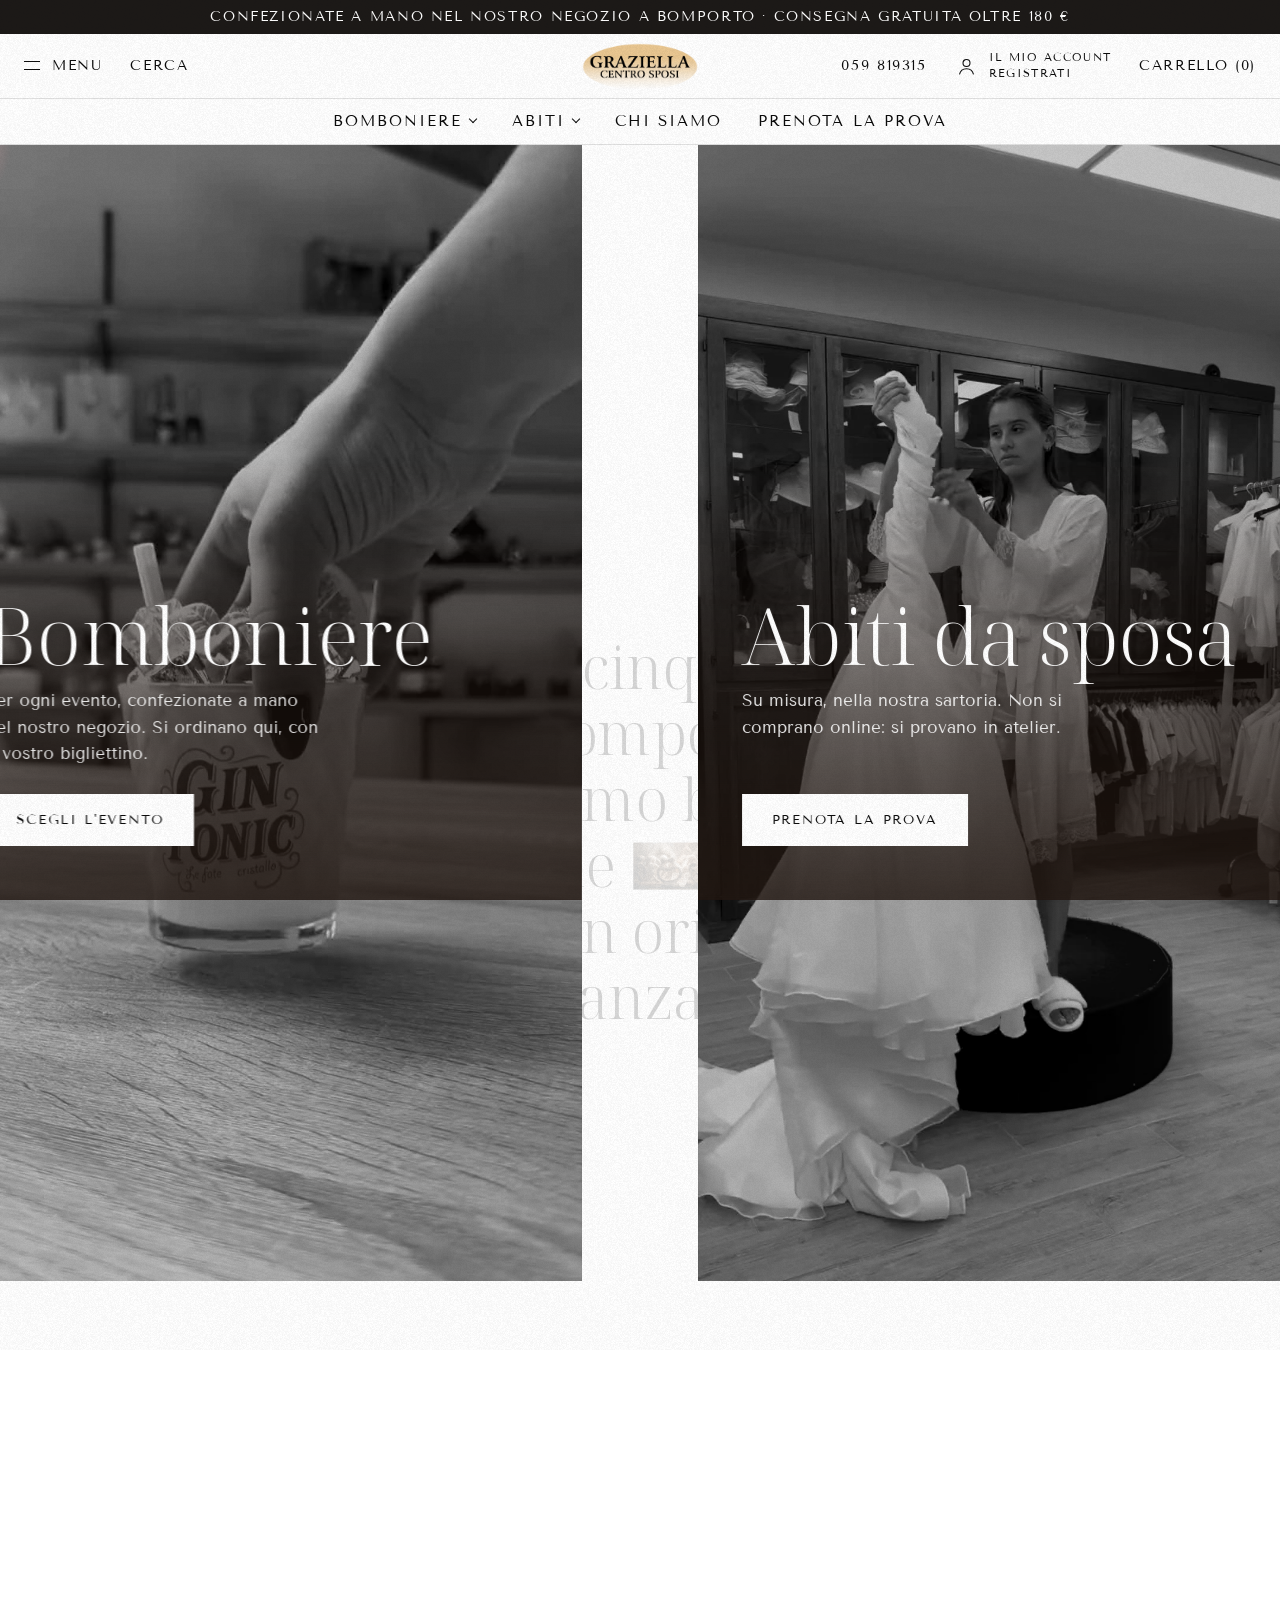
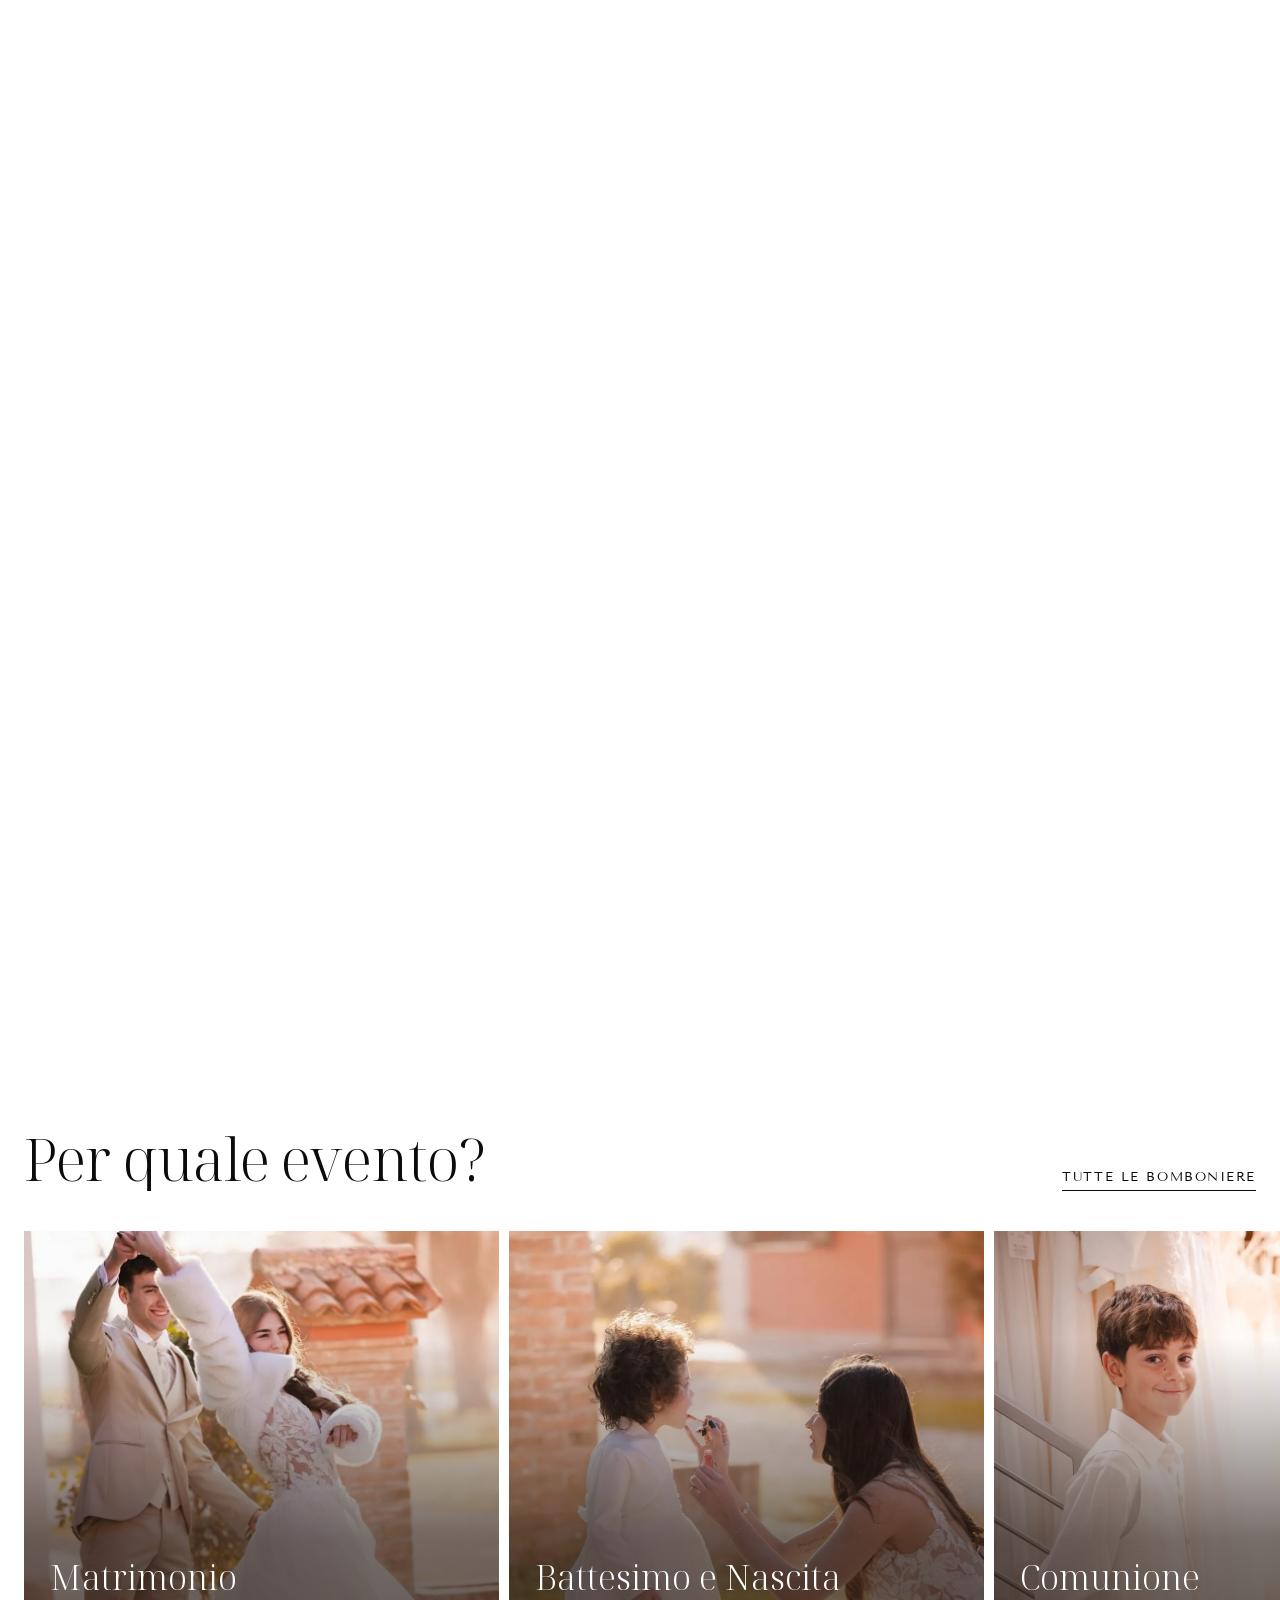
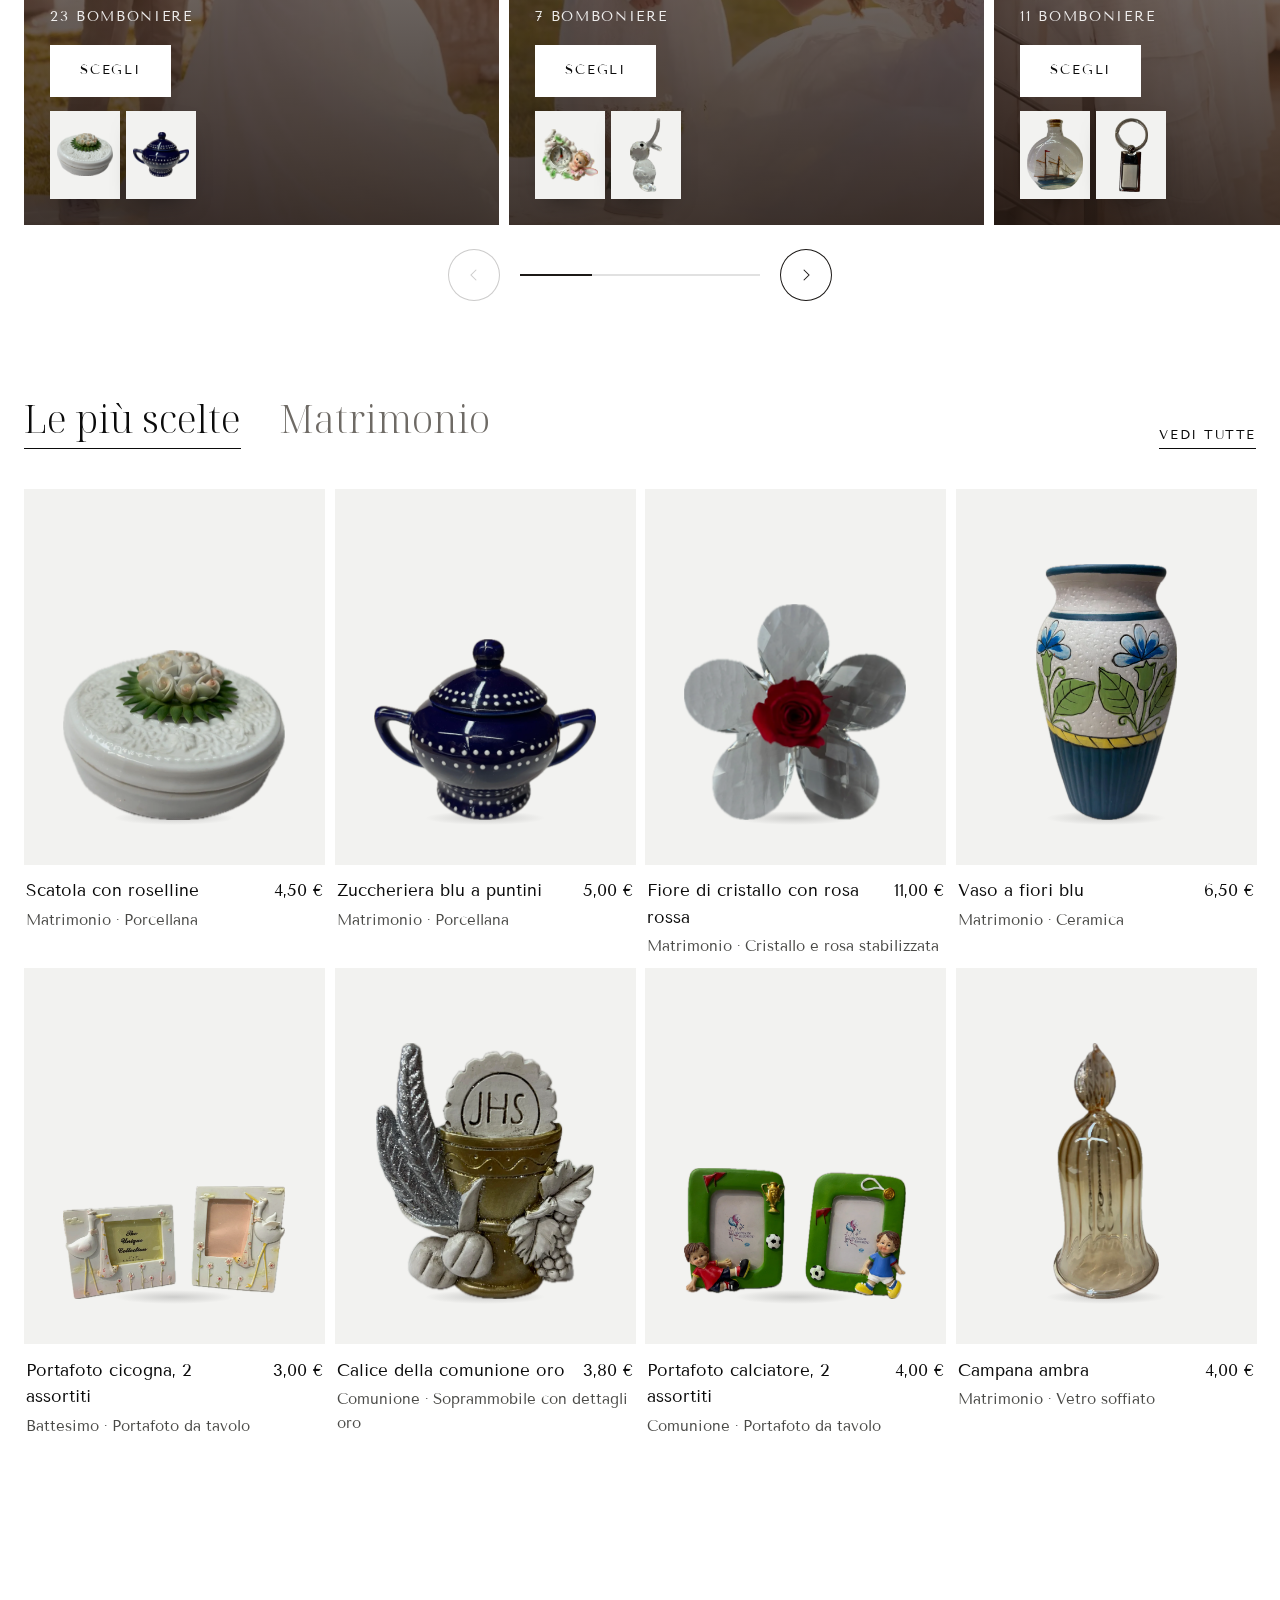
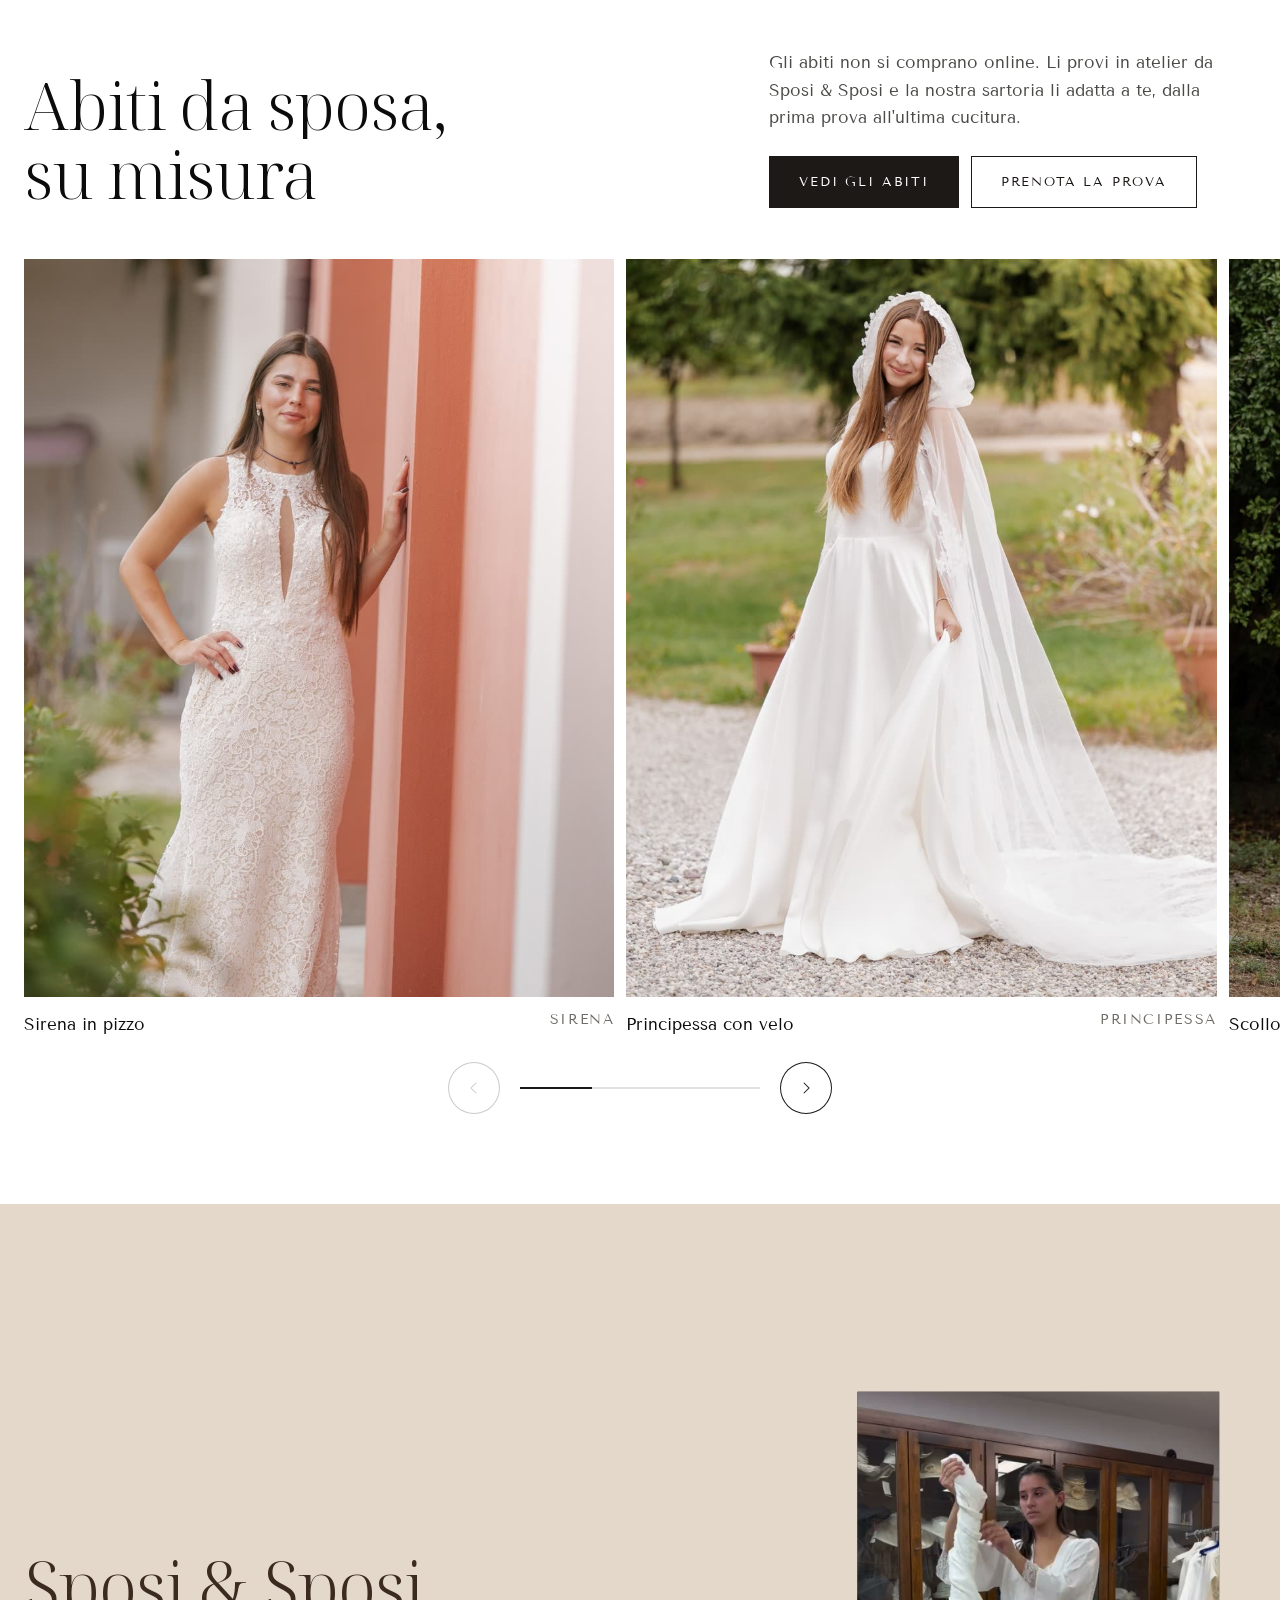
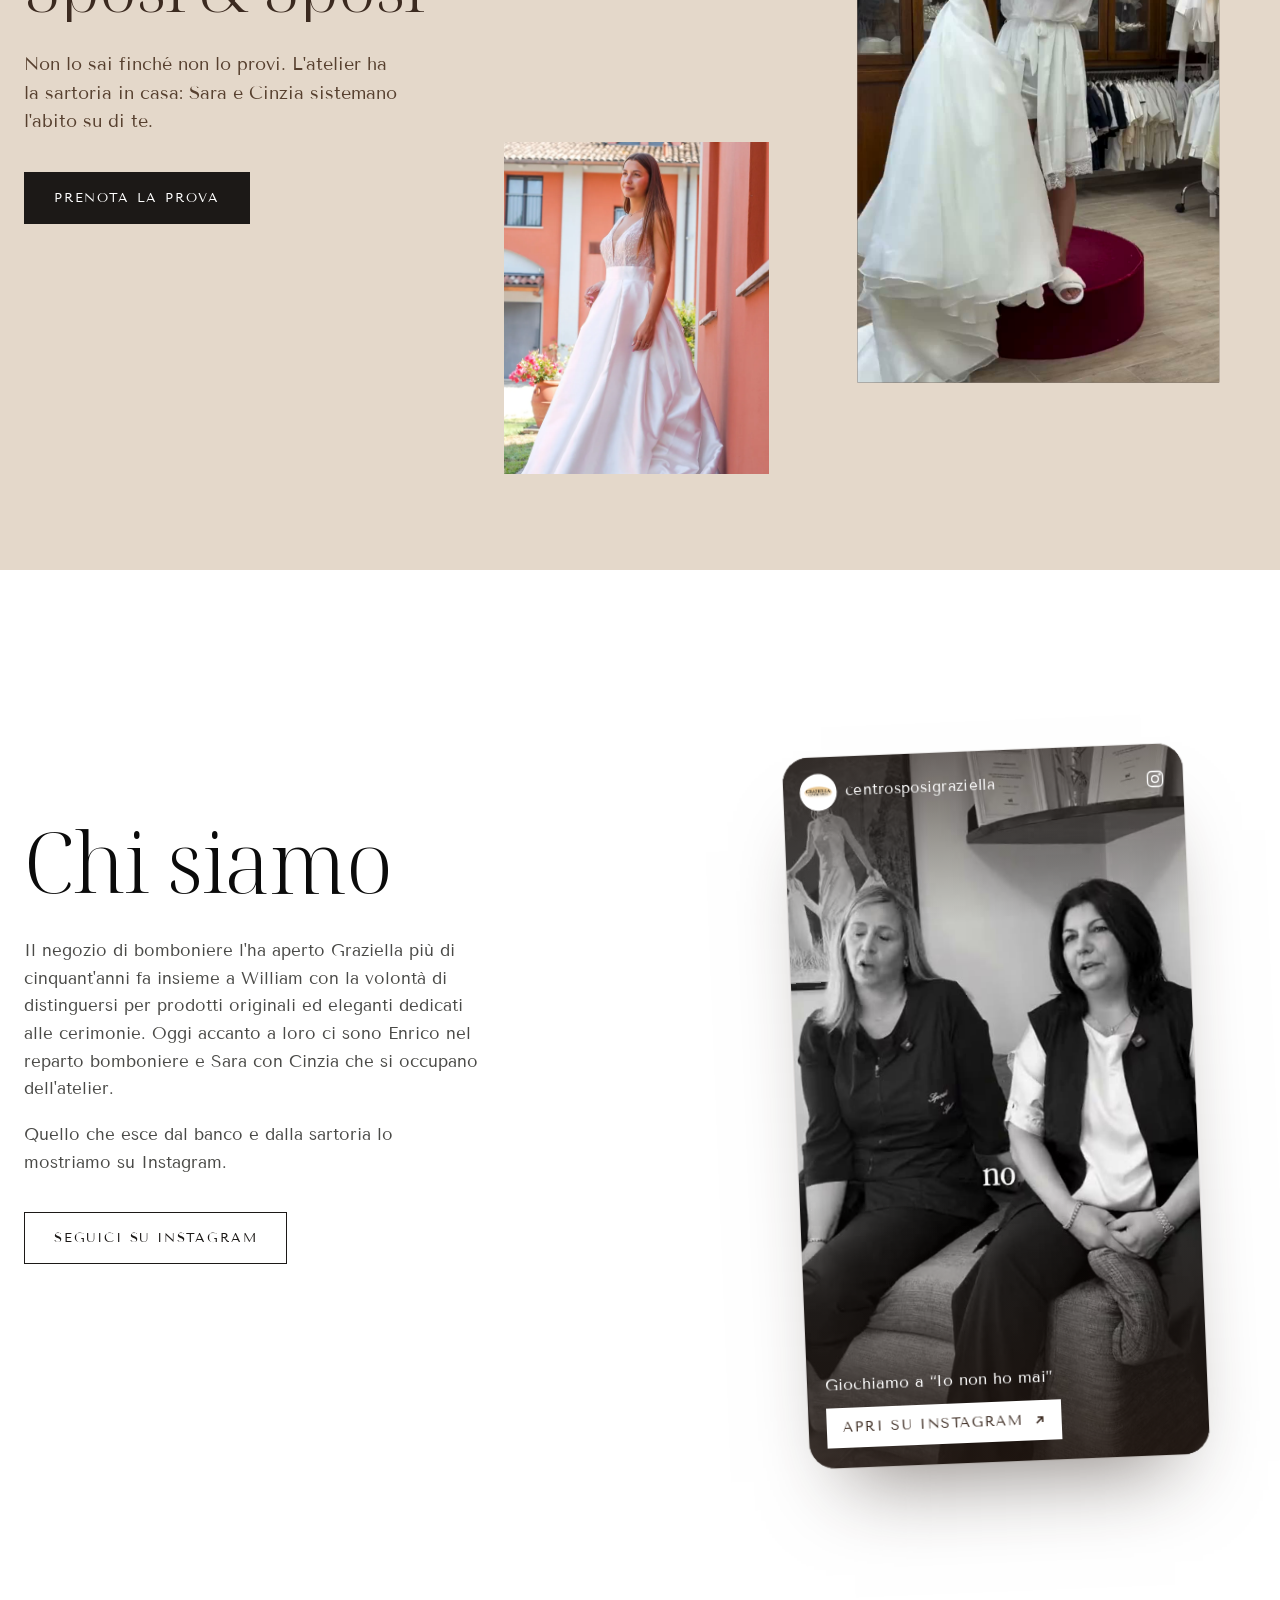
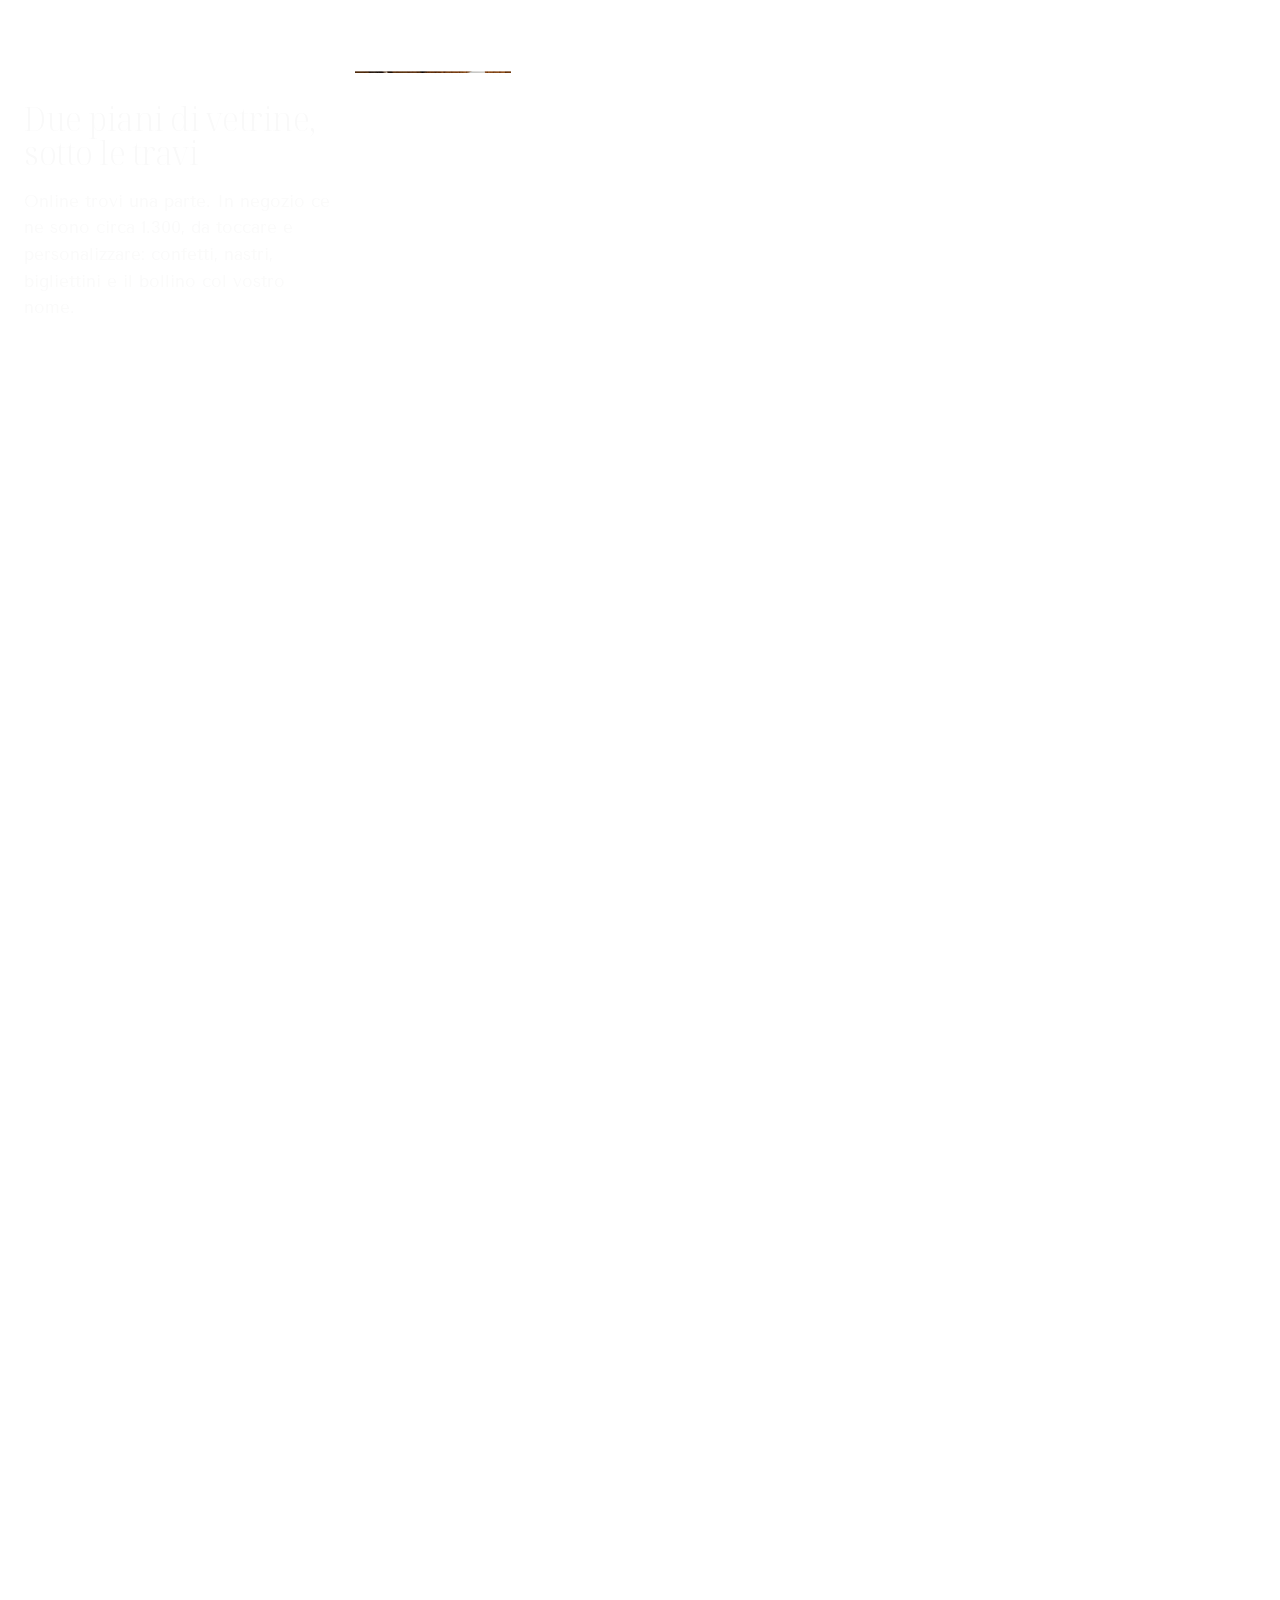
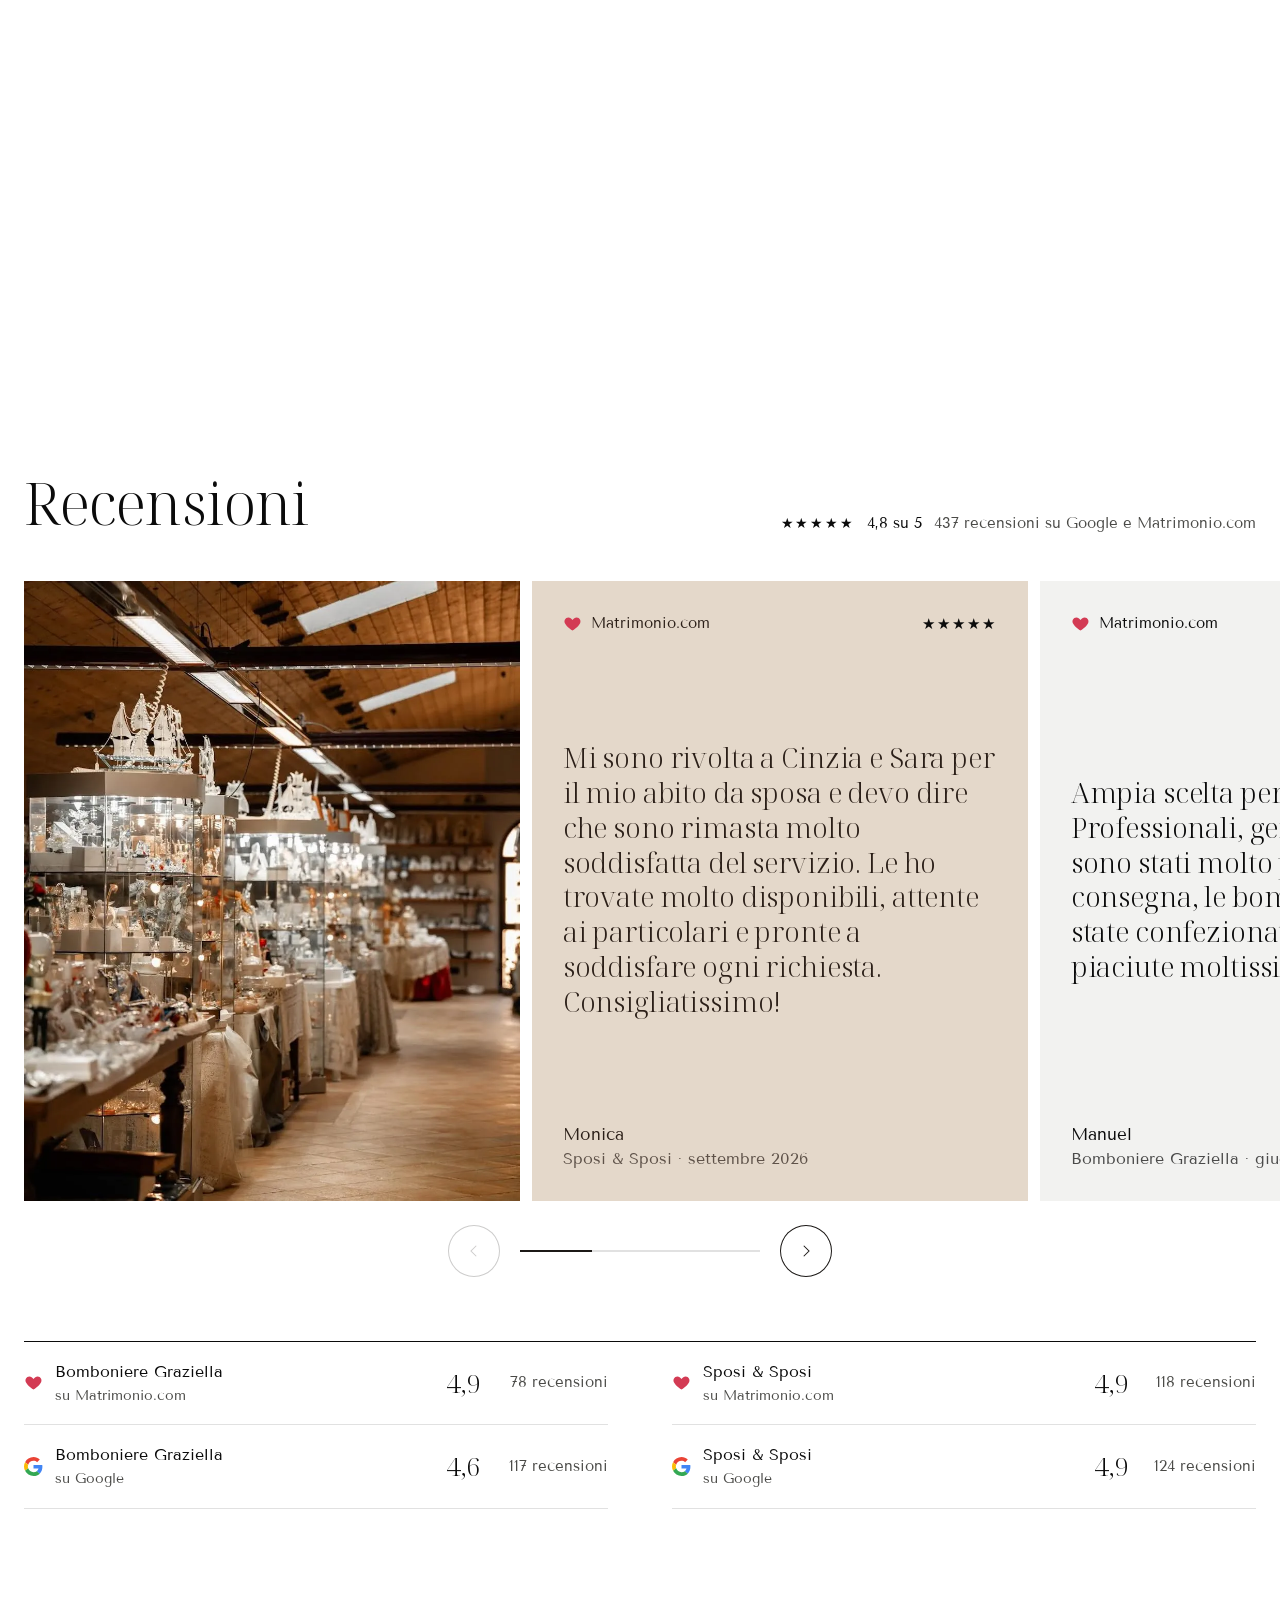
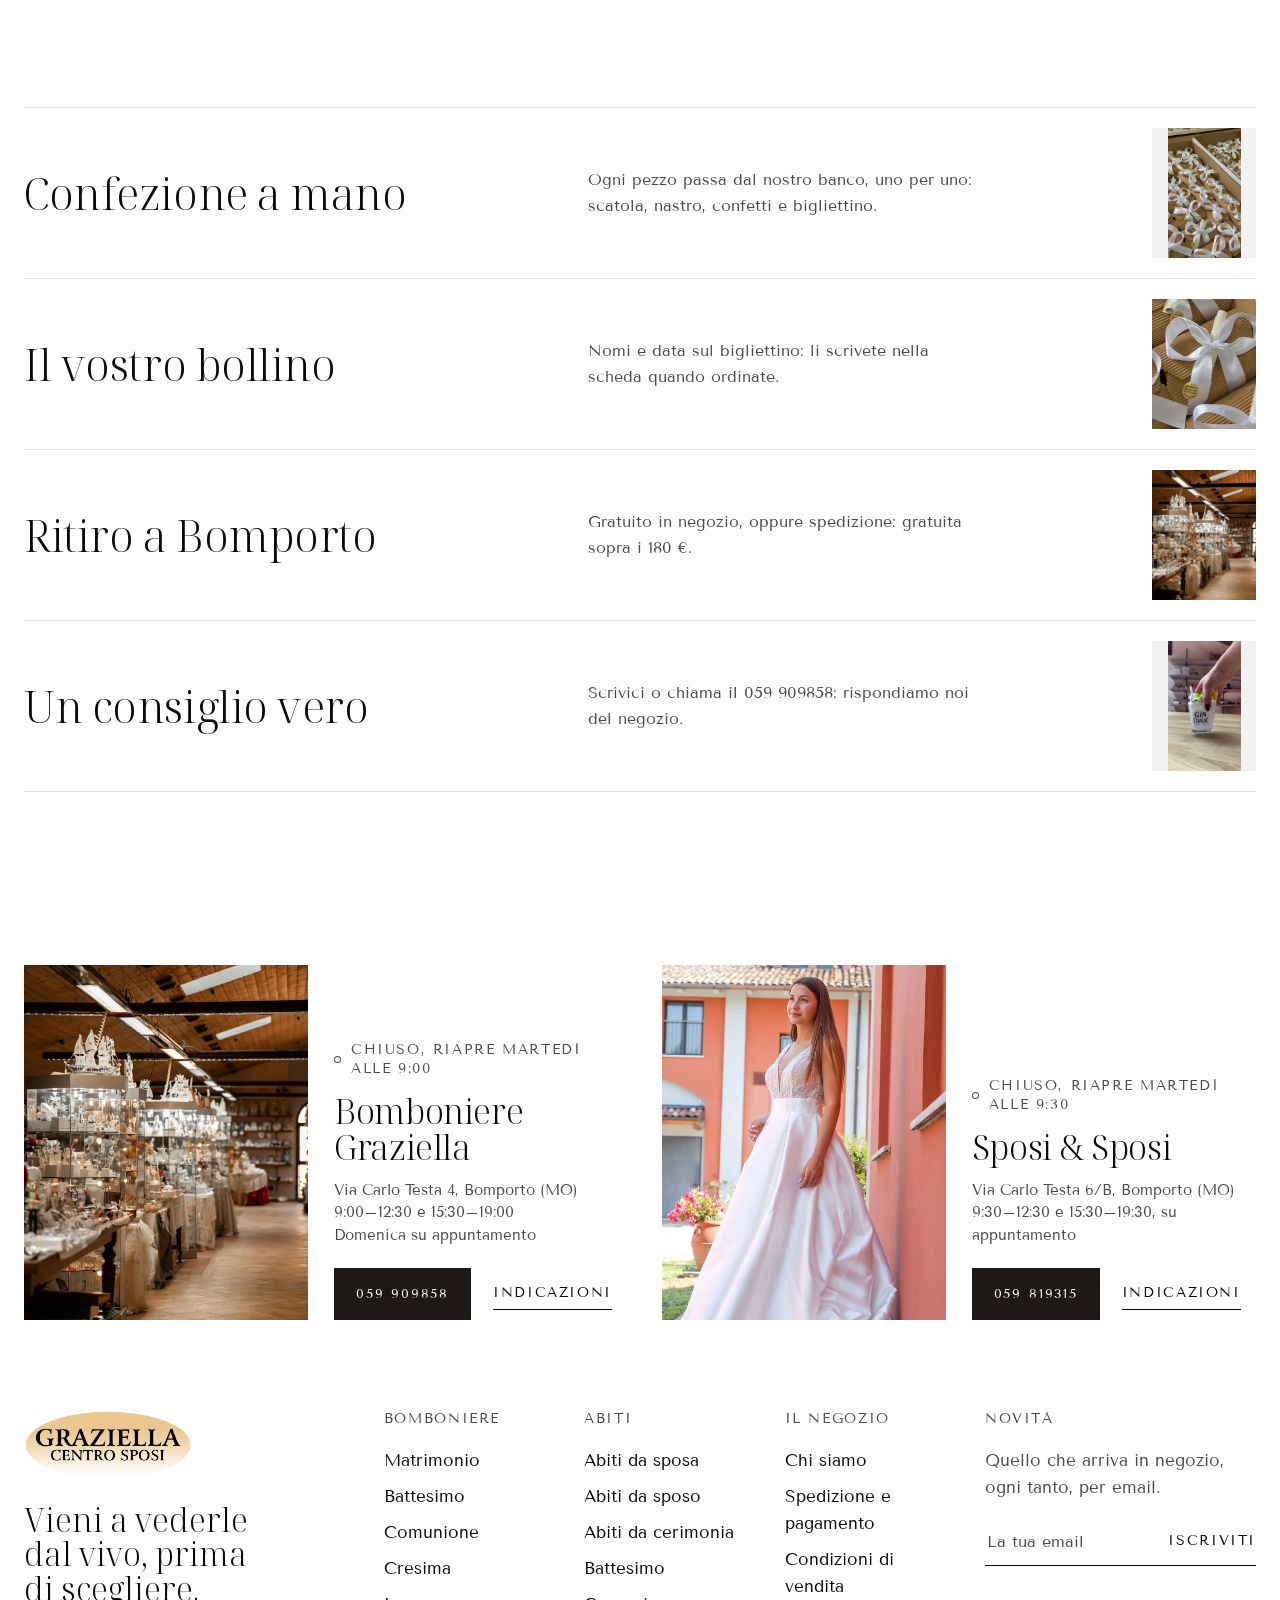
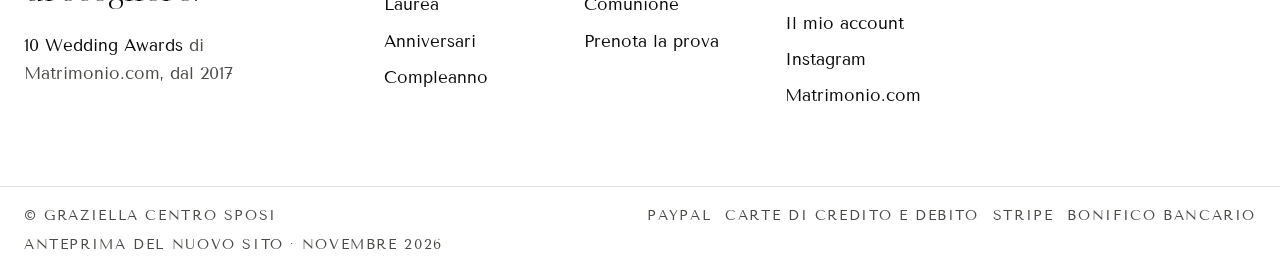
==== index.html @ d6a60763 "Correzioni dal gruppo: carrello, testi, confezione, condizioni, solo i prodotti di Enrico Via 3D e g" ====
<!doctype html>
<html lang="it">
<head>
<meta charset="utf-8">
<meta name="robots" content="noindex, nofollow">
<meta name="viewport" content="width=device-width, initial-scale=1">
<link rel="icon" href="assets/img/logo-graziella.png">
<script>try{if(sessionStorage.getItem("graziella-passaggio")==="1"){document.documentElement.classList.add("in-passaggio");setTimeout(function(){document.documentElement.classList.remove("in-passaggio")},2500)}}catch(e){}</script>
<title>Graziella · Bomboniere per ogni evento</title>
<meta name="description" content="Bomboniere per matrimonio, battesimo, comunione, cresima, laurea e anniversari, confezionate a mano nel negozio Graziella di Bomporto.">
<script>try{if(sessionStorage.getItem("graziella-apertura")!=="1"&&!matchMedia("(prefers-reduced-motion: reduce)").matches){document.documentElement.classList.add("in-apertura");setTimeout(function(){document.documentElement.classList.remove("in-apertura")},3000)}}catch(e){}</script>
<link rel="preconnect" href="https://fonts.googleapis.com"><link rel="preconnect" href="https://fonts.gstatic.com" crossorigin>
<link href="https://fonts.googleapis.com/css2?family=Noto+Serif+Display:wght@300;400&family=Tenor+Sans&display=swap" rel="stylesheet">
<link rel="stylesheet" href="assets/vendor/lenis.css">
<link rel="stylesheet" href="assets/css/negozio.css">
<style>
/* Hero "il sipario": due porte (Luxury Ecommerce) che si colorano sotto il mouse (Reveal Hero) e si aprono sulla frase (Orla) */
/* Si scorre tutto il video, poi le porte si fermano sul loro bordo basso e si aprono: dietro c'è la frase (Andrea, 05/11) */
.sipario { position: relative; overflow: clip; --corsa: 150vh; }
.sipario__corsa { height: var(--corsa); }
.sipario__dietro { position: absolute; left: 0; right: 0; bottom: 0; height: calc(var(--corsa) + 100vh); z-index: 1; }
.sipario__stick { position: sticky; top: 0; height: 100vh; height: 100svh; overflow: hidden; background: var(--paper); }
/* Porte alte come il video (9:16), così i video si vedono interi e pieni (Andrea, 05/11) */
.porte { position: sticky; top: calc(100vh - var(--porte-h, 100vh)); z-index: 2; display: flex; gap: 2px; }
.sipario.senza-moto .porte { position: relative; top: auto; }
.sipario.senza-moto .sipario__corsa { display: none; }
.sipario.senza-moto .sipario__dietro { position: relative; height: 100svh; }
.porta { pointer-events: auto; }
.porta { position: relative; will-change: transform; flex: 1 1 0; min-width: 0; aspect-ratio: 9 / 16; overflow: clip; display: flex; flex-direction: column; justify-content: flex-end; color: var(--paper); background: var(--bruno-scuro); }
.porta__media { position: absolute; inset: 0; will-change: transform; }
.porta__media video { position: absolute; inset: 0; width: 100%; height: 100%; object-fit: cover; }
.porta__slide { position: absolute; inset: 0; opacity: 0; transition: opacity 1.2s var(--ease); }
.porta__slide.is-on { opacity: 1; }
/* Il colore: una copia della foto, mascherata da un cerchio che segue il mouse (Reveal Hero) */
.porta__media { filter: grayscale(1) brightness(.78) contrast(1.05); }
.porta__colore { position: absolute; inset: 0; z-index: 1; pointer-events: none; will-change: transform;
  -webkit-mask-image: radial-gradient(circle var(--r, 0px) at var(--x, 50%) var(--y, 50%), #000 0, #000 36%, rgba(0,0,0,.45) 68%, transparent 100%);
  mask-image: radial-gradient(circle var(--r, 0px) at var(--x, 50%) var(--y, 50%), #000 0, #000 36%, rgba(0,0,0,.45) 68%, transparent 100%); }
.porta__colore video { position: absolute; inset: 0; width: 100%; height: 100%; object-fit: cover; filter: saturate(1.15) brightness(1.04); }
/* Il testo resta in vista mentre la porta scorre */
.porta__testo { position: sticky; bottom: 0; z-index: 2; padding: 140px clamp(20px, 3.4vw, 56px) clamp(28px, 6vh, 64px); background: linear-gradient(to top, rgba(34,23,17,.82), rgba(34,23,17,.42) 58%, rgba(34,23,17,0)); }
.porta__titolo { font-family: var(--font-titoli); font-weight: var(--peso-titoli); font-size: clamp(44px, 6.2vw, 104px); line-height: .96; letter-spacing: -.01em; margin: 0; }
.porta__testo p:not(.porta__titolo) { margin: 16px 0 26px; min-height: 4.8em; max-width: 34ch; font-size: clamp(16px, 1.3vw, 19px); color: rgba(255,255,255,.9); }
.porta__azioni { display: flex; gap: 10px; flex-wrap: wrap; }
.btn--vetro { background: transparent; color: var(--paper); box-shadow: inset 0 0 0 1px rgba(255,255,255,.6); }
@media (hover: hover) and (pointer: fine) { .btn--vetro:hover { background: var(--paper); color: var(--ink); } }
.frase { position: absolute; inset: 0; z-index: 1; display: grid; place-items: center; padding: 0 var(--gut); text-align: center; }
.frase p { font-family: var(--font-titoli); font-weight: var(--peso-titoli); margin: 0; font-size: clamp(32px, 4.8vw, 76px); line-height: 1.12; letter-spacing: -.012em; max-width: 24ch; text-wrap: balance; }
.frase .w { opacity: .16; }
.frase .pic { display: inline-block; height: .92em; width: 1.2em; vertical-align: -.1em; margin: 0 .08em; background: center / contain no-repeat; }
.frase__piede { position: absolute; left: var(--gut); right: var(--gut); bottom: 34px; display: flex; flex-wrap: wrap; justify-content: center; gap: 8px 28px; color: #5b5b58; }
/* Apertura: sul fondo avorio le foto vere del negozio si posano una sull'altra sotto il logo; poi il riquadro diventa una finestra
   che si allarga fino a scoprire la pagina. Stesso formato 4:5 per tutte, nessuna tagliata. */
html.in-apertura body::before { content: ''; position: fixed; inset: 0; z-index: 199; background: #F7F3EC; }
.apertura { position: fixed; inset: 0; z-index: 200; cursor: pointer; display: grid; place-items: center; }
.apertura__fondo { position: absolute; inset: 0; background: #F7F3EC; }
.apertura__scena { position: relative; display: grid; justify-items: center; gap: clamp(20px, 3.2vh, 32px); }
.apertura__logo { width: min(150px, 38vw); aspect-ratio: 600 / 239; height: auto; }
.apertura__cornice { position: relative; height: min(54vh, 480px); aspect-ratio: 4 / 5; overflow: hidden; background: #EDE6DB; }
.apertura__cornice img { position: absolute; inset: 0; width: 100%; height: 100%; object-fit: cover; clip-path: inset(100% 0 0 0); }
.apertura__nota { margin: 0; color: #6E6A65; text-align: center; }
@media (max-width: 760px) {
  .sipario { --corsa: 120vh; }
  .porte { flex-direction: column; }
  .porta { flex: none; width: 100%; }
  .porta__media { filter: none; }
  .porta__colore { display: none; }
  .porta__titolo { font-size: 44px; }
  .a-capo { display: none; }
  .porta__testo p:not(.porta__titolo) { display: none; }
  .porta__testo { padding: 110px 20px 22px; }
  .porta__azioni { margin-top: 18px; }
  /* Porte una sopra l'altra: niente margine laterale, la foto in alto parte sotto l'intestazione, i volti restano nell'inquadratura */
  .porta__media, .porta__colore { inset: 0; }
  /* Bottoni delle porte: bianchi pieni, stessa larghezza, freccia sempre visibile al tocco */
  .porta__azioni .btn { min-width: 212px; justify-content: space-between; padding: 0 20px; }
  .porta__azioni .btn__riposo { display: flex; width: 100%; align-items: center; justify-content: space-between; gap: 14px; }
  .porta__azioni .btn__riposo::after { content: ''; flex: none; width: 16px; height: 10px; background: currentColor;
    -webkit-mask: url("data:image/svg+xml,%3Csvg xmlns='http://www.w3.org/2000/svg' viewBox='0 0 16 10'%3E%3Cpath d='M0 5h14M10 1l4 4-4 4' fill='none' stroke='%23000' stroke-width='1.2'/%3E%3C/svg%3E") center / contain no-repeat;
    mask: url("data:image/svg+xml,%3Csvg xmlns='http://www.w3.org/2000/svg' viewBox='0 0 16 10'%3E%3Cpath d='M0 5h14M10 1l4 4-4 4' fill='none' stroke='%23000' stroke-width='1.2'/%3E%3C/svg%3E") center / contain no-repeat; }
  .frase p { font-size: 32px; }
  .frase__piede { bottom: 24px; gap: 6px 16px; }
}

/* Feste a colonne (categorie di Luxury Ecommerce): la colonna sotto il mouse si apre */
.colonne { --h: min(66vh, 620px); display: flex; gap: 10px; height: var(--h); padding: 0 var(--gut); overflow-x: auto; scroll-snap-type: x proximity; scroll-padding-left: var(--gut); scrollbar-width: none; cursor: grab; }
.colonne::-webkit-scrollbar { display: none; }
.col { scroll-snap-align: start; }
.col__vert { display: none; }
.col__pezzi span { width: 56px; height: 70px; }
.col { position: relative; flex: 0 0 auto; width: calc(var(--h) * var(--k)); overflow: hidden; color: var(--paper); background: var(--bruno-scuro); }
.col__foto { position: absolute; inset: 0; width: 100%; height: 100%; object-fit: cover; }
.col::after { content: ''; position: absolute; inset: 0; background: linear-gradient(to top, rgba(34,23,17,.86), rgba(34,23,17,.62) 48%, rgba(34,23,17,0) 82%); pointer-events: none; }
.col__vert { position: absolute; left: 50%; bottom: 26px; z-index: 2; writing-mode: vertical-rl; transform: translateX(-50%) rotate(180deg); font-size: clamp(20px, 1.8vw, 28px); white-space: nowrap; transition: opacity .35s; }
.col.is-on .col__vert { opacity: 0; }
.col__dentro { position: absolute; left: 26px; right: 26px; bottom: 26px; z-index: 2; display: flex; flex-direction: column; align-items: flex-start; gap: 14px; }
.col__nome { display: block; font-family: var(--font-titoli); margin: 0; font-size: clamp(30px, 2.7vw, 40px); line-height: 1.04; font-weight: var(--peso-titoli); }
.col__conta { display: block; margin-top: 12px; color: rgba(255,255,255,.9); font-size: 14px; }
.col__pezzi { display: flex; gap: 6px; flex-shrink: 0; }
.col__pezzi span { width: 70px; height: 88px; padding: 7px; background: var(--mist) center / contain no-repeat; background-origin: content-box; box-shadow: 0 10px 24px -12px rgba(0,0,0,.5); }
.col__cta { display: inline-flex; margin-top: 18px; }
/* Su PC la sezione si ferma e le feste scorrono in orizzontale con la rotella; quella al centro si accende */
@media (max-width: 900px) {
  .colonne { --h: 440px; scroll-snap-type: x mandatory; padding-bottom: 4px; }
  .col__dentro { left: 18px; right: 18px; bottom: 18px; }
  .col__pezzi span { width: 52px; height: 64px; }
}

/* Vetrina: tre schede sempre tutte in vista, la linea segna quella aperta; niente da scorrere col dito (Andrea, 05/11) */
.schede { display: flex; gap: clamp(24px, 3vw, 44px); }
.schede button { position: relative; padding-bottom: 10px; font-family: var(--font-titoli); font-weight: var(--peso-titoli); font-size: clamp(24px, 3vw, 44px); line-height: 1.1; color: var(--fog); transition: color .4s; }
.schede button::after { content: ''; position: absolute; left: 0; right: 0; bottom: 0; height: 1px; background: var(--ink); transform: scaleX(0); transform-origin: left; transition: transform .6s var(--ease); }
.schede button[aria-pressed="true"] { color: var(--ink); }
.schede button[aria-pressed="true"]::after { transform: none; }
@media (hover: hover) and (pointer: fine) { .schede button:hover { color: var(--graphite); } }
.vetrina__piede { display: none; }
@media (max-width: 760px) {
  #vetrina-testa { display: block; margin-bottom: 20px; }
  #vetrina-testa > .link { display: none; }
  .schede { display: grid; grid-auto-flow: column; grid-auto-columns: minmax(0, 1fr); gap: 0; border-bottom: 1px solid var(--hair); }
  .schede button { padding: 0 0 14px; font-size: clamp(16px, 4.5vw, 19px); text-align: center; white-space: nowrap; }
  .schede button::after { bottom: -1px; }
  .vetrina__piede { display: block; margin-top: 24px; }
}

/* Abiti: foto grandi in fila, con le frecce (via il rullo 3D, Andrea 05/11) */
.anello { background: var(--paper); padding: clamp(72px, 9vw, 130px) 0 clamp(56px, 7vw, 100px); }
.anello__testo { max-width: var(--max); margin: 0 auto clamp(32px, 4vw, 56px); padding: 0 var(--gut); display: grid; grid-template-columns: minmax(0, 7fr) minmax(0, 5fr); gap: 24px clamp(32px, 5vw, 80px); align-items: end; }
.anello__testo .h-xl { font-size: clamp(44px, 5.2vw, 80px); }
.anello__testo p { margin: 0 0 24px; }
.anello__azioni { display: flex; gap: 12px; flex-wrap: wrap; }
.anello__fila { --h: min(82vh, 780px); display: flex; gap: 12px; padding: 0 var(--gut); overflow-x: auto; scroll-snap-type: x proximity; scroll-padding-left: var(--gut); scrollbar-width: none; cursor: grab; }
.anello__fila::-webkit-scrollbar { display: none; }
.abito-h { flex: 0 0 auto; width: calc(var(--h) * .8); scroll-snap-align: start; }
.abito-h__foto { display: block; aspect-ratio: 4 / 5; overflow: hidden; background: var(--mist); }
.abito-h__foto img { display: block; width: 100%; height: 100%; object-fit: cover; }
.abito-h figcaption { display: flex; justify-content: space-between; gap: 12px; padding-top: 14px; }
.abito-h figcaption span:last-child { color: var(--fog); }
@media (max-width: 900px) {
  .anello__testo { grid-template-columns: minmax(0, 1fr); }
  .anello__fila { scroll-snap-type: x mandatory; gap: 10px; }
  .abito-h { width: min(78vw, 460px); }
}

/* Atelier */
.atelier { background: var(--crema); color: var(--bruno); }
.atelier__in { display: grid; grid-template-columns: minmax(0, 1fr) minmax(0, .62fr) auto; gap: clamp(28px, 4vw, 72px); align-items: center; min-height: 100vh; padding: 96px var(--gut); max-width: var(--max); margin: 0 auto; }
.atelier .h-xl { font-size: clamp(44px, 5.4vw, 84px); white-space: nowrap; }
.atelier__frame { position: relative; height: min(86vh, 900px); aspect-ratio: 9/16; overflow: hidden; background: var(--bruno-scuro); }
.atelier__frame video { width: 100%; height: 100%; object-fit: contain; }
.atelier__frase { margin: 28px 0 36px; color: var(--bruno-chiaro); font-size: clamp(17px, 1.4vw, 21px); max-width: 34ch; }
.atelier__foto { align-self: end; margin: 0; }
.atelier__foto img { aspect-ratio: 4 / 5; width: 100%; object-fit: contain; }
@media (max-width: 900px) {
  .atelier__in { grid-template-columns: 1fr; padding: 64px var(--gut); }
  .atelier__frame { height: auto; width: 100%; max-height: 82vh; }
  .atelier__foto { display: none; }
}

/* Negozio: le vetrine si compongono con lo scroll (Gallery Reveal di HorizonX) */
.vetrine { position: relative; height: 230vh; }
.vetrine__stick { position: sticky; top: 0; height: 100vh; height: 100svh; display: grid; align-items: center; max-width: var(--max); margin: 0 auto; padding: 0 var(--gut); overflow: hidden; }
.vetrine__griglia { display: grid; grid-template-columns: repeat(15, minmax(0, 1fr)); gap: 10px; align-items: center; }
.vt { position: relative; overflow: hidden; margin: 0; }
.vt__in { position: absolute; inset: 0; overflow: hidden; }
.vt img { position: absolute; inset: 0; width: 100%; height: 100%; object-fit: cover; }
.vt--alta { aspect-ratio: 4 / 5; }
.vt--larga { aspect-ratio: 3 / 2; }
.vt--quadra { aspect-ratio: 1; }
.s1 { grid-column: auto / span 1; } .s2 { grid-column: auto / span 2; } .s3 { grid-column: auto / span 3; } .s4 { grid-column: auto / span 4; }
.vetrine__testo { align-self: center; padding-right: 12px; }
.vetrine__testo .h-l { font-size: clamp(28px, 2.5vw, 40px); }
.vetrine__testo p { margin: 18px 0 0; color: var(--graphite); font-size: clamp(16px, 1.3vw, 19px); max-width: 34ch; }
.numeri { display: grid; gap: 18px; }
.numeri b { display: block; font-weight: var(--peso-titoli); font-family: var(--font-titoli); font-size: clamp(34px, 3.2vw, 50px); line-height: 1; margin-bottom: 4px; }
.numeri div { padding-top: 14px; border-top: 1px solid var(--hair); }
@media (max-width: 900px) {
  .vetrine { height: auto; padding: 64px 0; }
  .vetrine__stick { position: relative; height: auto; overflow: visible; }
  .vetrine__griglia { grid-template-columns: repeat(6, minmax(0, 1fr)); gap: 8px; }
  .vetrine__testo { grid-column: 1 / -1; padding: 0 0 16px; }
  .vt--alta, .vt--quadra, .vt--larga.s2 { grid-column: auto / span 3; }
  .vt--larga.s3 { grid-column: 1 / -1; }
  .numeri { grid-template-columns: repeat(3, minmax(0, 1fr)); gap: 12px; padding-top: 16px; }
}

/* Il servizio: righe grandi, al passaggio la foto entra a sipario e segue il mouse (Hover Curtain di HorizonX) */
.servizi { position: relative; }
.srv-lista { list-style: none; margin: 0; padding: 0; border-top: 1px solid var(--hair); }
.srv { display: grid; grid-template-columns: minmax(0, 1fr) minmax(0, 1fr) 104px; align-items: center; gap: 32px; min-height: 164px; padding: 20px 0; border-bottom: 1px solid var(--hair); transition: opacity .35s; }
.srv__tit { font-family: var(--font-titoli); font-weight: var(--peso-titoli); font-size: clamp(32px, 3.4vw, 52px); line-height: 1.02; letter-spacing: -.01em; }
.srv__txt { color: var(--graphite); max-width: 40ch; font-size: clamp(16px, 1.25vw, 18px); }
.srv-lista.is-sopra .srv:not(.is-su) { opacity: .32; }
.palco { position: absolute; inset: 0; pointer-events: none; z-index: 2; overflow: hidden; }
.svela { position: absolute; top: 0; left: 0; width: 300px; height: 210px; opacity: 0; will-change: transform; }
.svela__in, .svela__img { position: relative; width: 100%; height: 100%; overflow: hidden; }
.svela { width: 240px; height: 300px; }
.svela__img { background: var(--mist) center / contain no-repeat; }
.srv__mini { grid-column: 3; grid-row: 1; width: 104px; aspect-ratio: 4 / 5; background: var(--mist) center / contain no-repeat; }
@media (max-width: 760px) {
  .srv { grid-template-columns: minmax(0, 1fr) 64px; gap: 4px 14px; padding: 18px 0 20px; align-items: center; }
  .srv__tit { grid-column: 1; }
  .srv__txt { grid-column: 1; }
  .srv { min-height: 0; }
  .srv__mini { grid-column: 2; grid-row: 1 / span 2; width: 64px; }
  .palco { display: none; }
}

/* Chi siamo: la storia vera accanto al loro ultimo reel, che parte da solo e al clic apre Instagram */
.chi { padding: clamp(80px, 9vw, 128px) 0 clamp(64px, 7vw, 104px); }
.chi__in { display: grid; grid-template-columns: minmax(0, 6fr) minmax(0, 5fr); gap: clamp(40px, 7vw, 120px); align-items: center; }
.chi__testo .h-xl + .body-l { margin-top: 32px; }
.chi__testo .body-l + .body-l { margin-top: 18px; }
.chi__testo .btn { margin-top: 36px; }
.reel { position: relative; justify-self: center; display: block; width: min(400px, 100%); aspect-ratio: 9 / 16; border-radius: 26px; overflow: hidden; background: var(--bruno-scuro); color: var(--paper); box-shadow: 0 50px 80px -40px rgba(43, 31, 24, .55), 0 0 0 1px rgba(43, 31, 24, .08); will-change: transform; }
.reel video { position: absolute; inset: 0; width: 100%; height: 100%; object-fit: contain; }
.reel::before, .reel::after { content: ''; position: absolute; left: 0; right: 0; z-index: 1; pointer-events: none; }
.reel::before { top: 0; height: 24%; background: linear-gradient(to bottom, rgba(34, 23, 17, .55), transparent); }
.reel::after { bottom: 0; height: 38%; background: linear-gradient(to top, rgba(34, 23, 17, .82), transparent); }
.reel__testa { position: absolute; left: 18px; right: 18px; top: 18px; z-index: 2; display: flex; align-items: center; gap: 10px; font-size: 14.5px; letter-spacing: .02em; }
.reel__avatar { width: 34px; height: 34px; border-radius: 50%; object-fit: contain; background: var(--paper); padding: 3px; box-shadow: 0 0 0 1.5px var(--paper); }
.reel__ig { width: 20px; height: 20px; margin-left: auto; fill: none; stroke: currentColor; stroke-width: 1.6; }
.reel__piede { position: absolute; left: 18px; right: 18px; bottom: 20px; z-index: 2; display: grid; gap: 12px; }
.reel__didascalia { font-size: 15.5px; line-height: 1.4; max-width: 30ch; }
.reel__vai { display: inline-flex; align-items: center; gap: 10px; justify-self: start; height: 40px; padding: 0 16px; background: var(--paper); color: var(--bruno); transition: background .4s var(--ease), color .4s var(--ease); }
.reel:hover .reel__vai { background: var(--bruno); color: var(--paper); }
.reel__vai svg { width: 12px; height: 12px; fill: none; stroke: currentColor; stroke-width: 1.6; }
@media (max-width: 900px) {
  .chi__in { grid-template-columns: 1fr; }
  .reel { width: min(78vw, 380px); }
}

/* Recensioni: la stessa fila con le frecce degli abiti. Parole vere e foto del negozio si alternano, senza numeri e senza scorrimento automatico (Andrea, 05/11) */
.recensioni { background: var(--paper); color: var(--ink); padding: clamp(72px, 9vw, 130px) 0 clamp(64px, 8vw, 110px); }
.rec__testa { display: flex; justify-content: space-between; align-items: flex-end; flex-wrap: wrap; gap: 14px 40px; margin-bottom: clamp(28px, 3.6vw, 52px); }
.rec__testa h2 { margin: 0; }
.rec__somma { margin: 0; display: flex; align-items: baseline; flex-wrap: wrap; gap: 4px 12px; font-size: clamp(15px, 1.15vw, 17px); color: var(--graphite); }
.rec__somma b { font-weight: 400; color: var(--ink); }
.rec__stelle { letter-spacing: .14em; font-size: .9em; color: var(--ink); }
.rec__fila { --h: min(76vh, 620px); display: flex; gap: 12px; padding: 0 var(--gut); overflow-x: auto; scroll-snap-type: x proximity; scroll-padding-left: var(--gut); scrollbar-width: none; cursor: grab; }
.rec__fila::-webkit-scrollbar { display: none; }
.rec-voce { flex: 0 0 auto; height: var(--h); width: calc(var(--h) * var(--k, .8)); scroll-snap-align: start; margin: 0; }
.rec-voce img { display: block; width: 100%; height: 100%; object-fit: cover; }
.rec-parole { display: flex; flex-direction: column; justify-content: space-between; gap: 24px; padding: clamp(24px, 2.4vw, 38px); background: var(--mist); }
.rec-parole--abiti { background: var(--crema); color: var(--bruno-scuro); }
.rec-parole__testa { display: flex; justify-content: space-between; align-items: center; gap: 14px; }
.rec__marchio { display: inline-flex; align-items: center; gap: 9px; font-size: 14.5px; color: inherit; }
.rec__marchio svg { width: 19px; height: 19px; flex: none; }
.rec-parole blockquote { margin: 0; font-family: var(--font-titoli); font-weight: var(--peso-titoli); font-size: clamp(25px, 2.2vw, 33px); line-height: 1.24; letter-spacing: -.005em; text-wrap: pretty; }
.rec-parole__chi { margin: 0; font-size: 15.5px; line-height: 1.45; }
.rec-parole__chi b { display: block; font-weight: 400; font-size: 17px; }
.rec-parole__chi span { opacity: .72; }
/* Sotto, le quattro schede vere come un registro: fonte, attività, voto, totale */
.rec__schede { display: grid; grid-template-columns: repeat(2, minmax(0, 1fr)); column-gap: clamp(32px, 5vw, 80px); margin-top: clamp(44px, 5vw, 76px); border-top: 1px solid var(--ink); }
.rec__scheda { display: grid; grid-template-columns: minmax(0, 1fr) auto auto; align-items: center; gap: 6px 18px; padding: 18px 0; border-bottom: 1px solid var(--hair); font-size: 15.5px; }
.rec__scheda-chi { display: flex; align-items: center; gap: 12px; min-width: 0; }
.rec__scheda-chi svg { width: 19px; height: 19px; flex: none; }
.rec__scheda-chi small { display: block; font-size: 13.5px; color: var(--graphite); }
.rec__voto { font-family: var(--font-titoli); font-weight: var(--peso-titoli); font-size: 26px; line-height: 1; }
.rec__totale { color: var(--graphite); font-size: 14.5px; min-width: 7.5em; text-align: right; }
@media (hover: hover) and (pointer: fine) { .rec__scheda { transition: padding-left .5s var(--ease); } .rec__scheda:hover { padding-left: 8px; } }
@media (max-width: 900px) {
  /* Larghezza fissa e altezza 4:5 per tutte: le foto restano intere e la successiva spunta di lato, così si capisce che si scorre */
  .rec__fila { --h: calc(86vw * 1.25); scroll-snap-type: x mandatory; gap: 10px; }
  .rec-voce { width: 86vw; }
  .rec-voce--larga { display: none; }
  .rec-parole blockquote { font-size: clamp(17px, 5.1vw, 26px); line-height: 1.26; }
  .rec-parole { padding: 20px; gap: 14px; }
  .rec__schede { grid-template-columns: minmax(0, 1fr); }
  .rec__totale { min-width: 0; }
}
@media (min-width: 761px) and (max-width: 900px) { .rec__fila { --h: 560px; } .rec-voce { width: 448px; } }
</style>
</head>
<body data-pagina="home">
<div id="testata"></div>

<main>
  <section class="sipario" id="hero" aria-labelledby="t-hero">
    <h1 class="sr" id="t-hero">Graziella Centro Sposi: bomboniere e abiti da sposa a Bomporto</h1>
    <div class="porte" id="porte">
    <a class="porta porta--sx" href="catalogo.html" data-porta="sx">
      <div class="porta__media"><video src="assets/video/banco.mp4" poster="assets/video/banco-poster.jpg" muted loop playsinline autoplay preload="metadata" aria-label="Al banco di Graziella si confeziona a mano una bomboniera"></video></div>
      <div class="porta__testo">
        <p class="porta__titolo">Bomboniere</p>
        <p>Per ogni evento, confezionate a mano nel nostro negozio. Si ordinano qui, con il vostro bigliettino.</p>
        <span class="porta__azioni"><span class="btn btn--light">Scegli l'evento</span></span>
      </div>
    </a>
    <a class="porta porta--dx" href="abiti.html" data-porta="dx">
      <div class="porta__media" id="slides">
        <div class="porta__slide is-on"><video src="assets/video/atelier.mp4" poster="assets/video/atelier-poster.jpg" muted loop playsinline autoplay preload="metadata" aria-label="Una prova d'abito nell'atelier Sposi & Sposi"></video></div>
      </div>
      <div class="porta__testo">
        <p class="porta__titolo">Abiti da sposa</p>
        <p>Su misura, nella nostra sartoria. Non si comprano online: si provano in atelier.</p>
        <span class="porta__azioni"><span class="btn btn--light">Prenota la prova</span></span>
      </div>
    </a>
    </div>
    <div class="sipario__corsa"></div>
    <div class="sipario__dietro">
      <div class="sipario__stick">
        <div class="frase" aria-label="Da più di cinquant'anni a Bomporto confezioniamo bomboniere con passione e vestiamo gli sposi con originalità ed eleganza.">
          <p id="frase" aria-hidden="true"></p>
          <div class="frase__piede label" aria-hidden="true"><span>Via Carlo Testa 4, Bomporto</span><span>Bomboniere Graziella</span><span>Sposi &amp; Sposi</span></div>
        </div>
      </div>
    </div>
  </section>

  <section class="sec" id="feste" aria-labelledby="t-feste">
    <div class="wrap sec__head">
      <h2 class="h-l" id="t-feste" data-split>Per quale evento?</h2>
      <a class="link" href="catalogo.html">Tutte le bomboniere</a>
    </div>
    <div class="colonne" id="colonne"></div>
    <div class="fila-nav fila-nav--feste">
      <button type="button" class="fila-freccia" data-verso="-1" id="feste-prima" aria-label="Evento precedente"><svg viewBox="0 0 24 24"><path d="M15 5l-7 7 7 7"/></svg></button>
      <div class="fila-barra" aria-hidden="true"><i id="barra-feste"></i></div>
      <button type="button" class="fila-freccia" data-verso="1" id="feste-dopo" aria-label="Evento successivo"><svg viewBox="0 0 24 24"><path d="M9 5l7 7-7 7"/></svg></button>
    </div>
  </section>

  <section class="sec" style="padding-top:0" aria-labelledby="t-vetrina">
    <div class="wrap">
      <div class="sec__head" id="vetrina-testa">
        <div class="schede" id="schede" role="group" aria-label="Vetrina">
          <button type="button" aria-pressed="true" data-set="scelte" id="t-vetrina">Le più scelte</button>
          <button type="button" aria-pressed="false" data-set="matrimonio">Matrimonio</button>
        </div>
        <a class="link" href="catalogo.html">Vedi tutte</a>
      </div>
      <div class="grid" id="vetrina"></div>
      <div class="vetrina__piede"><a class="btn btn--line btn--full" href="catalogo.html">Vedi tutte le bomboniere</a></div>
    </div>
  </section>


  <section class="anello" id="abiti-home" aria-labelledby="t-abiti">
    <div class="anello__stick">
      <div class="anello__testo">
        <h2 class="h-xl" id="t-abiti" data-split>Abiti da sposa,<br> su misura</h2>
        <div><p class="body-l" data-fade>Gli abiti non si comprano online. Li provi in atelier da Sposi &amp; Sposi e la nostra sartoria li adatta a te, dalla prima prova all'ultima cucitura.</p>
        <div class="anello__azioni" data-fade><a class="btn" href="abiti.html">Vedi gli abiti</a><a class="btn btn--line" href="abiti.html#prova">Prenota la prova</a></div></div>
      </div>
      <div class="anello__fila" id="abiti-fila"></div>
      <div class="fila-nav fila-nav--abiti">
        <button type="button" class="fila-freccia" data-verso="-1" id="abiti-prima" aria-label="Abito precedente"><svg viewBox="0 0 24 24"><path d="M15 5l-7 7 7 7"/></svg></button>
        <div class="fila-barra" aria-hidden="true"><i id="abiti-barra"></i></div>
        <button type="button" class="fila-freccia" data-verso="1" id="abiti-dopo" aria-label="Abito successivo"><svg viewBox="0 0 24 24"><path d="M9 5l7 7-7 7"/></svg></button>
      </div>
    </div>
  </section>

  <section class="atelier" id="atelier" aria-labelledby="t-atelier">
    <div class="atelier__in">
      <div>
        <h2 class="h-xl" id="t-atelier" data-split>Sposi &amp; Sposi</h2>
        <p class="atelier__frase" data-fade>Non lo sai finché non lo provi. L'atelier ha la sartoria in casa: Sara e Cinzia sistemano l'abito su di te.</p>
        <a class="btn" href="abiti.html#prova" data-fade>Prenota la prova</a>
      </div>
      <figure class="atelier__foto" data-fade>
        <img src="assets/img/sposa-facciata.webp" alt="Una sposa in abito di raso davanti a un palazzo arancione" loading="lazy">
      </figure>
      <div class="atelier__frame" id="cornice-video">
        <video src="assets/video/atelier.mp4" poster="assets/video/atelier-poster.jpg" muted loop playsinline preload="metadata" aria-label="Una prova d'abito nell'atelier"></video>
      </div>
    </div>
  </section>

  <section class="chi" id="chi-siamo" aria-labelledby="t-chi">
    <div class="wrap chi__in">
      <div class="chi__testo">
        <h2 class="h-xl" id="t-chi" data-split>Chi siamo</h2>
        <p class="body-l" data-fade>Il negozio di bomboniere l'ha aperto Graziella più di cinquant'anni fa insieme a William con la volontà di distinguersi per prodotti originali ed eleganti dedicati alle cerimonie. Oggi accanto a loro ci sono Enrico nel reparto bomboniere e Sara con Cinzia che si occupano dell'atelier.</p>
        <p class="body-l" data-fade>Quello che esce dal banco e dalla sartoria lo mostriamo su Instagram.</p>
        <a class="btn btn--line" href="https://www.instagram.com/centrosposigraziella/" target="_blank" rel="noopener" data-fade>Seguici su Instagram</a>
      </div>
      <a class="reel" id="reel" href="https://www.instagram.com/reel/DeeHrACuGws/" target="_blank" rel="noopener" aria-label="Apri su Instagram il reel in cui l'atelier si racconta">
        <video src="assets/video/reel-instagram.mp4" poster="assets/video/reel-instagram.jpg" muted loop playsinline preload="none"></video>
        <span class="reel__testa"><img class="reel__avatar" src="assets/img/logo-graziella.png" alt=""><span>centrosposigraziella</span><svg class="reel__ig" viewBox="0 0 24 24" aria-hidden="true"><rect x="3" y="3" width="18" height="18" rx="5"/><circle cx="12" cy="12" r="4"/><circle cx="17.5" cy="6.5" r=".6"/></svg></span>
        <span class="reel__piede"><span class="reel__didascalia">Giochiamo a “Io non ho mai”</span><span class="reel__vai label">Apri su Instagram<svg viewBox="0 0 12 12" aria-hidden="true"><path d="M3 9l6-6M4 3h5v5"/></svg></span></span>
      </a>
    </div>
  </section>

  <section class="vetrine" id="negozio" aria-labelledby="t-negozio">
    <div class="vetrine__stick">
      <div class="vetrine__griglia" id="vetrine">
        <div class="vetrine__testo s4">
          <h2 class="h-l" id="t-negozio">Due piani di vetrine, sotto le travi</h2>
          <p>Online trovi una parte. In negozio ce ne sono circa 1.300, da toccare e personalizzare: confetti, nastri, bigliettini e il bollino col vostro nome.</p>
        </div>
        <figure class="vt vt--alta s2"><div class="vt__in"><img src="assets/img/showroom-travi.webp" alt="Le vetrine di bomboniere sotto le travi del negozio" loading="lazy"></div></figure>
        <figure class="vt vt--quadra s2"><div class="vt__in"><img src="assets/img/statuette-bianche.webp" alt="Statuette bianche in porcellana" loading="lazy"></div></figure>
        <figure class="vt vt--larga s3"><div class="vt__in"><img src="assets/img/coppie-pietra.webp" alt="Coppie di sposi in pietra su una mensola" loading="lazy"></div></figure>
        <figure class="vt vt--alta s2"><div class="vt__in"><img src="assets/img/vetrina-cristallo.webp" alt="La vetrina dei cristalli illuminata" loading="lazy"></div></figure>
        <figure class="vt vt--larga s2"><div class="vt__in"><img src="assets/img/tavolo-bianco.webp" alt="Il banco con le bomboniere bianche" loading="lazy"></div></figure>
        <figure class="vt vt--larga s3"><div class="vt__in"><img src="assets/img/mani-lacci.webp" alt="Mani che stringono i lacci di un corsetto in atelier" loading="lazy"></div></figure>
        <figure class="vt vt--alta s2"><div class="vt__in"><img src="assets/img/atelier-bn.webp" alt="Una sposa in prova nell'atelier" loading="lazy"></div></figure>
        <figure class="vt vt--quadra s2"><div class="vt__in"><img src="assets/img/vetrina-laurea.webp" alt="La vetrina delle bomboniere per la laurea" loading="lazy"></div></figure>
        <figure class="vt vt--alta s2"><div class="vt__in"><img src="assets/img/prova-sorriso.webp" alt="Una sposa sorride durante la prova" loading="lazy"></div></figure>
        <figure class="vt vt--alta s2"><div class="vt__in"><img src="assets/img/comunione-bimbo.webp" alt="Un bambino vestito per la comunione nel negozio" loading="lazy"></div></figure>
        <div class="vetrine__testo s4 numeri">
          <div><b>1.300</b><span class="label muted">bomboniere in negozio</span></div>
          <div><b>50</b><span class="label muted">anni e più in via Carlo Testa</span></div>
          <div><b>2</b><span class="label muted">negozi nella stessa via: bomboniere e atelier</span></div>
        </div>
      </div>
    </div>
  </section>

  <section class="recensioni" id="recensioni" aria-labelledby="t-rec">
    <div class="wrap">
      <header class="rec__testa">
        <h2 class="h-l" id="t-rec" data-split>Recensioni</h2>
        <p class="rec__somma"><span class="rec__stelle" aria-hidden="true">★★★★★</span><b>4,8 su 5</b><span>437 recensioni su Google e Matrimonio.com</span></p>
      </header>
    </div>
    <div class="rec__fila" id="rec-fila"></div>
    <div class="fila-nav">
      <button type="button" class="fila-freccia" data-verso="-1" id="rec-prima" aria-label="Recensione precedente"><svg viewBox="0 0 24 24"><path d="M15 5l-7 7 7 7"/></svg></button>
      <div class="fila-barra" aria-hidden="true"><i id="rec-barra"></i></div>
      <button type="button" class="fila-freccia" data-verso="1" id="rec-dopo" aria-label="Recensione successiva"><svg viewBox="0 0 24 24"><path d="M9 5l7 7-7 7"/></svg></button>
    </div>
    <div class="wrap">
      <div class="rec__schede" id="rec-schede"></div>
    </div>
  </section>

  <section class="sec servizi" aria-labelledby="t-servizi">
    <div class="wrap">
      <h2 class="sr" id="t-servizi">Come lavoriamo</h2>
      <ul class="srv-lista" id="servizi-righe">
        <li class="srv" data-img="assets/img/bomboniere-matrimonio.webp"><span class="srv__mini" style="background-image:url(assets/img/bomboniere-matrimonio.webp)" aria-hidden="true"></span><span class="srv__tit">Confezione a mano</span><span class="srv__txt">Ogni pezzo passa dal nostro banco, uno per uno: scatola, nastro, confetti e bigliettino.</span></li>
        <li class="srv" data-img="assets/img/bollino-pergamena.webp"><span class="srv__mini" style="background-image:url(assets/img/bollino-pergamena.webp)" aria-hidden="true"></span><span class="srv__tit">Il vostro bollino</span><span class="srv__txt">Nomi e data sul bigliettino: li scrivete nella scheda quando ordinate.</span></li>
        <li class="srv" data-img="assets/img/showroom-travi.webp"><span class="srv__mini" style="background-image:url(assets/img/showroom-travi.webp)" aria-hidden="true"></span><span class="srv__tit">Ritiro a Bomporto</span><span class="srv__txt">Gratuito in negozio, oppure spedizione: gratuita sopra i 180 €.</span></li>
        <li class="srv" data-img="assets/video/banco-poster.jpg"><span class="srv__mini" style="background-image:url(assets/video/banco-poster.jpg)" aria-hidden="true"></span><span class="srv__tit">Un consiglio vero</span><span class="srv__txt">Scrivici o chiama il 059 909858: rispondiamo noi del negozio.</span></li>
      </ul>
    </div>
    <div class="palco" id="palco" aria-hidden="true"></div>
  </section>
</main>

<div id="piede"></div>

<script src="assets/vendor/gsap.min.js"></script>
<script src="assets/vendor/ScrollTrigger.min.js"></script>
<script src="assets/vendor/SplitText.min.js"></script>
<script src="assets/vendor/lenis.min.js"></script>
<script src="assets/js/dati.js"></script>
<script src="assets/js/recensioni.js"></script>
<script src="assets/js/negozio.js"></script>
<script>
(function () {
  const { G, card, entrate } = Negozio;
  const ridotto = matchMedia('(prefers-reduced-motion: reduce)').matches;
  const telefono = matchMedia('(max-width: 760px)').matches;

  /* Feste a colonne */
  const colonne = document.getElementById('colonne');
  /* Larghezza su altezza di ogni foto o video, per non tagliarli */
  const FORMATI = { matrimonio: .8, battesimo: .8, comunione: .8, cresima: .8, laurea: 1, anniversari: 1.5, compleanno: 1, offerte: .8 };
  colonne.innerHTML = G.feste.map((f, i) => {
    const pezzi = G.prodotti.filter(p => p.feste.includes(f.id));
    return `<a class="col${i === 0 ? ' is-on' : ''}" style="--k:${FORMATI[f.id] || .8}" href="catalogo.html#${f.id}">
      <img class="col__foto" src="assets/img/${f.foto}.webp" alt="" loading="lazy">
      <span class="col__vert" aria-hidden="true">${f.corto || f.nome}</span>
      <span class="col__dentro">
        <span><span class="col__nome">${f.nome}</span><span class="col__conta label">${pezzi.length} bomboniere</span><span class="btn btn--light col__cta">Scegli</span></span>
        <span class="col__pezzi" aria-hidden="true">${pezzi.slice(0, 2).map(p => `<span style="background-image:url(assets/prodotti/${p.id}.webp)"></span>`).join('')}</span>
      </span>
    </a>`;
  }).join('');
  const cols = [...colonne.children];
  const apri = c => cols.forEach(x => x.classList.toggle('is-on', x === c));
  cols.forEach(c => { c.addEventListener('mouseenter', () => apri(c)); c.addEventListener('focus', () => apri(c)); });
  /* Su telefono e tablet le feste si scorrono col dito o con le frecce, senza fermare la pagina */
  Negozio.fila(colonne, { prima: document.getElementById('feste-prima'), dopo: document.getElementById('feste-dopo'), barra: document.getElementById('barra-feste') });

  /* Vetrina a schede */
  const SET = {
    scelte: ['scatola-roselline', 'zuccheriera-blu', 'fiore-cristallo', 'vaso-fiori-blu', 'portafoto-cicogna', 'calice-comunione', 'portafoto-calciatore', 'campana-ambra'],
    offerte: G.prodotti.filter(p => p.prezzoPieno).map(p => p.id),
    matrimonio: G.prodotti.filter(p => p.feste.includes('matrimonio') && !p.prezzoPieno).slice(0, 8).map(p => p.id)
  };
  const vetrina = document.getElementById('vetrina');
  const mostra = set => { vetrina.innerHTML = SET[set].map(id => card(Negozio.prodotto(id))).join(''); };
  mostra('scelte');
  /* La scheda In offerta compare solo quando ci sono prodotti ribassati */
  if (SET.offerte.length) document.querySelector('#schede [data-set="matrimonio"]').insertAdjacentHTML('beforebegin', '<button type="button" aria-pressed="false" data-set="offerte">In offerta</button>');
  document.getElementById('schede').addEventListener('click', e => {
    const b = e.target.closest('button'); if (!b || b.getAttribute('aria-pressed') === 'true') return;
    document.querySelectorAll('#schede button').forEach(x => x.setAttribute('aria-pressed', String(x === b)));
    if (!window.gsap || ridotto) { mostra(b.dataset.set); return; }
    gsap.to(vetrina.children, { opacity: 0, y: -16, duration: .3, stagger: .02, ease: 'power2.in', onComplete: () => {
      mostra(b.dataset.set);
      [...vetrina.children].forEach(c => c.classList.add('is-in'));
      gsap.fromTo(vetrina.children, { opacity: 0, y: 36 }, { opacity: 1, y: 0, duration: .8, stagger: .06, ease: 'power3.out' });
    } });
  });

  /* Frase dietro al sipario: parole e due piccole immagini nel testo */
  const FRASE = "Da più di cinquant'anni a Bomporto [br] confezioniamo bomboniere con passione [ogg] e vestiamo gli sposi con originalità ed eleganza [abito].";
  document.getElementById('frase').innerHTML = FRASE.split(' ').map(w =>
    w.startsWith('[ogg]') ? `<span class="w pic" style="background-image:url(assets/img/coppie-pietra.webp)"></span>${w.slice(5)}`
    : w.startsWith('[abito]') ? `<span class="w pic" style="background-image:url(assets/abiti/strascico-tulle.jpg)"></span>${w.slice(7)}`
    : w === '[br]' ? '<br class="a-capo">'
    : `<span class="w">${w}</span>`).join(' ');

  /* Strato a colori di ogni porta: copia dei media, il video resta sincronizzato */
  document.querySelectorAll('.porta').forEach(porta => {
    const media = porta.querySelector('.porta__media');
    const colore = media.cloneNode(true);
    colore.className = 'porta__colore'; colore.removeAttribute('id');
    colore.querySelectorAll('video').forEach(v => { v.muted = true; v.removeAttribute('aria-label'); });
    colore.querySelectorAll('img').forEach(im => { im.alt = ''; });
    colore.setAttribute('aria-hidden', 'true');
    media.after(colore);
  });
  /* In ogni porta il video a colori segue quello in bianco e nero */
  document.querySelectorAll('.porta').forEach(porta => {
    const [videoGrigio, videoColore] = porta.querySelectorAll('video');
    if (videoColore) setInterval(() => { if (Math.abs(videoColore.currentTime - videoGrigio.currentTime) > .15) videoColore.currentTime = videoGrigio.currentTime; }, 1000);
  });

  /* Testata trasparente finché si è sulle porte */
  const testata = document.getElementById('head');
  const trasparenza = () => testata.classList.toggle('is-trasparente', scrollY < innerHeight * .3);
  trasparenza();
  addEventListener('scroll', trasparenza, { passive: true });

  /* Slideshow degli abiti nella porta di destra */

  /* Abiti: foto grandi in una fila da scorrere, con le frecce */
  const abiti = G.abiti.slice(0, 10);
  const filaAbiti = document.getElementById('abiti-fila');
  filaAbiti.innerHTML = abiti.map(a => `<a class="abito-h" href="abiti.html#${a.linea}"><figure style="margin:0"><span class="abito-h__foto"><img src="assets/abiti/${a.id}.jpg" alt="${a.nome}" loading="lazy"></span><figcaption><span>${a.nome}</span><span class="label">${G.linee.find(l => l.id === a.linea).nome}</span></figcaption></figure></a>`).join('');
  Negozio.fila(filaAbiti, { prima: document.getElementById('abiti-prima'), dopo: document.getElementById('abiti-dopo'), barra: document.getElementById('abiti-barra') });

  /* Video dell'atelier: parte quando entra in vista */
  const video = document.querySelector('#cornice-video video');
  new IntersectionObserver(([e]) => e.isIntersecting ? video.play().catch(() => {}) : video.pause(), { threshold: .25 }).observe(video);

  /* Recensioni vere: loghi delle fonti e nomi delle due attività */
  const R = G.recensioni;
  const NOMI = { bomboniere: 'Bomboniere Graziella', abiti: 'Sposi &amp; Sposi' };
  const testoSicuro = s => s.replace(/[&<>"]/g, c => ({ '&': '&amp;', '<': '&lt;', '>': '&gt;', '"': '&quot;' }[c]));
  const nome = v => { const n = v.autore.split(' ')[0]; return n.charAt(0).toUpperCase() + n.slice(1); };
  const virgola = n => String(n).replace('.', ',');
  const LOGO = {
    google: '<svg viewBox="0 0 48 48" aria-hidden="true"><path fill="#EA4335" d="M24 9.5c3.5 0 6.6 1.2 9.1 3.6l6.8-6.8C35.8 2.4 30.3 0 24 0 14.6 0 6.6 5.4 2.7 13.3l7.9 6.1C12.5 13.6 17.8 9.5 24 9.5z"/><path fill="#4285F4" d="M46.5 24.5c0-1.6-.1-3.1-.4-4.5H24v9h12.7c-.6 2.9-2.2 5.4-4.7 7.1l7.6 5.9c4.4-4.1 6.9-10.1 6.9-17.5z"/><path fill="#FBBC05" d="M10.5 28.6c-.5-1.4-.8-3-.8-4.6s.3-3.2.8-4.6l-7.9-6.1C1 16.6 0 20.2 0 24s1 7.4 2.7 10.7l7.8-6.1z"/><path fill="#34A853" d="M24 48c6.5 0 11.9-2.1 15.9-5.8l-7.6-5.9c-2.1 1.4-4.9 2.3-8.3 2.3-6.2 0-11.5-4.2-13.4-9.9l-7.9 6.1C6.6 42.6 14.6 48 24 48z"/></svg>',
    matrimonio: '<svg viewBox="0 0 24 24" aria-hidden="true"><path fill="#D33B54" d="M12 21s-7.5-4.6-9.6-9.2C.9 8.6 2.9 4.5 6.8 4.5c2.2 0 3.6 1.2 5.2 3 1.6-1.8 3-3 5.2-3 3.9 0 5.9 4.1 4.4 7.3C19.5 16.4 12 21 12 21z"/></svg>'
  };
  const marchio = f => f === 'google' ? `<span class="rec__marchio">${LOGO.google}<span>Google</span></span>` : `<span class="rec__marchio">${LOGO.matrimonio}<span>Matrimonio.com</span></span>`;
  const MESI = ['gennaio', 'febbraio', 'marzo', 'aprile', 'maggio', 'giugno', 'luglio', 'agosto', 'settembre', 'ottobre', 'novembre', 'dicembre'];
  const quando = d => { const m = d.match(/^(\d{2})\/(\d{2})\/(\d{4})$/); return m ? `${MESI[+m[2] - 1]} ${m[3]}` : d; };
  /* Le più brevi, alternando atelier e bomboniere: il testo è quello vero, intero. Le foto mostrano il negozio, non chi ha scritto */
  const FILA_REC = [
    { foto: 'showroom-travi' }, 14, 0,
    { foto: 'mani-lacci', k: 1.5 }, 16, 1,
    { foto: 'vetrina-cristallo' }, 13, 2,
    { foto: 'coppie-pietra', k: 1.5 }, 18, 3,
    { foto: 'statuette-bianche', k: 1 }, 4, 12, 5
  ];
  const filaRec = document.getElementById('rec-fila');
  filaRec.innerHTML = FILA_REC.map(x => {
    if (typeof x === 'object') return `<figure class="rec-voce${x.k ? ' rec-voce--larga' : ''}" style="--k:${x.k || .8}" aria-hidden="true"><img src="assets/img/${x.foto}.webp" alt="" loading="lazy"></figure>`;
    const v = R.voci[x];
    return `<article class="rec-voce rec-parole rec-parole--${v.attivita}">
      <div class="rec-parole__testa">${marchio(v.fonte)}<span class="rec__stelle" aria-label="${virgola(v.voto)} su 5">${'★'.repeat(Math.round(v.voto))}</span></div>
      <blockquote>${testoSicuro(v.testo.trim()).replace(/\s*\n+\s*/g, ' ')}</blockquote>
      <p class="rec-parole__chi"><b>${testoSicuro(nome(v))}</b><span>${NOMI[v.attivita]} · ${quando(v.data)}</span></p>
    </article>`;
  }).join('');
  Negozio.fila(filaRec, { prima: document.getElementById('rec-prima'), dopo: document.getElementById('rec-dopo'), barra: document.getElementById('rec-barra') });
  document.getElementById('rec-schede').innerHTML = R.schede.map(sc => `<a class="rec__scheda" href="${sc.url}" target="_blank" rel="noopener"><span class="rec__scheda-chi">${LOGO[sc.fonte]}<span>${NOMI[sc.attivita]}<small>su ${sc.fonte === 'google' ? 'Google' : 'Matrimonio.com'}</small></span></span><span class="rec__voto">${virgola(sc.voto)}</span><span class="rec__totale">${sc.totale} recensioni</span></a>`).join('');

  /* Il reel parte solo quando si vede */
  const videoReel = document.querySelector('#reel video');
  new IntersectionObserver(([e]) => { if (e.isIntersecting) videoReel.play().catch(() => {}); else videoReel.pause(); }, { threshold: .25 }).observe(videoReel);

  /* Le porte si fermano quando il loro bordo basso tocca il fondo dello schermo: serve la loro altezza vera */
  const hero = document.getElementById('hero'), porteEl = document.getElementById('porte');
  const misuraPorte = () => { hero.style.setProperty('--porte-h', porteEl.offsetHeight + 'px'); if (window.ScrollTrigger) ScrollTrigger.refresh(); };
  hero.style.setProperty('--porte-h', porteEl.offsetHeight + 'px');
  new ResizeObserver(misuraPorte).observe(porteEl);

  if (!window.gsap || ridotto) { hero.classList.add('senza-moto'); document.querySelectorAll('#frase .w').forEach(w => { w.style.opacity = 1; }); return; }
  gsap.registerPlugin(ScrollTrigger);

  /* Apertura (una volta per sessione, meno di 3 secondi; un clic la salta): le foto si posano una sull'altra, poi il riquadro si allarga sulla pagina */
  let giaVisto = false;
  try { giaVisto = sessionStorage.getItem('graziella-apertura') === '1'; sessionStorage.setItem('graziella-apertura', '1'); } catch (e) {}
  const intro = gsap.timeline({ delay: giaVisto ? 0 : .05 });
  if (!giaVisto) {
    const FOTO = ['vetrina-cristallo', 'coppia-danza', 'showroom-travi', 'prova-sorriso'];
    const ap = document.createElement('div');
    ap.className = 'apertura';
    ap.setAttribute('aria-hidden', 'true');
    ap.innerHTML = `<div class="apertura__fondo"></div><div class="apertura__scena"><img class="apertura__logo" src="assets/img/logo-graziella.png" alt=""><div class="apertura__cornice">${FOTO.map(f => `<img src="assets/img/${f}.webp" alt="">`).join('')}</div><p class="apertura__nota label">Bomboniere e abiti da sposa · Bomporto</p></div>`;
    document.body.appendChild(ap);
    document.documentElement.classList.remove('in-apertura');
    const lenisAp = Negozio.lenis;
    if (lenisAp) lenisAp.stop();
    const q = sel => ap.querySelector(sel);
    const cornice = q('.apertura__cornice'), fondo = q('.apertura__fondo'), foto = [...cornice.children];
    const r = cornice.getBoundingClientRect();
    const buco = { a: r.left, b: r.top, c: r.right, d: r.bottom };
    const disegna = () => { fondo.style.clipPath = `polygon(evenodd, 0 0, 100% 0, 100% 100%, 0 100%, 0 0, ${buco.a}px ${buco.b}px, ${buco.c}px ${buco.b}px, ${buco.c}px ${buco.d}px, ${buco.a}px ${buco.d}px, ${buco.a}px ${buco.b}px)`; };
    intro.pause();
    intro.from(q('.apertura__logo'), { opacity: 0, duration: .6, ease: 'power2.out' }, 0)
      .from(q('.apertura__nota'), { opacity: 0, duration: .6, ease: 'power2.out' }, .1);
    foto.forEach((f, i) => intro.to(f, { clipPath: 'inset(0% 0 0 0)', duration: .62, ease: 'expo.inOut' }, .1 + i * .32));
    const coda = .1 + (foto.length - 1) * .32 + .62;
    intro.addLabel('apri', coda + .08)
      .to([q('.apertura__logo'), q('.apertura__nota')], { opacity: 0, duration: .28, ease: 'power2.in' }, 'apri')
      .to(buco, { a: -2, b: -2, c: innerWidth + 2, d: innerHeight + 2, duration: 1, ease: 'expo.inOut', onStart: disegna, onUpdate: disegna }, 'apri')
      .to(cornice, { opacity: 0, duration: .5, ease: 'power1.inOut' }, 'apri+=.12')
      .add(() => { ap.remove(); if (lenisAp) lenisAp.start(); }, 'apri+=1');
    /* Parte quando le foto sono pronte, o dopo poco se la rete è lenta */
    const pronte = foto.map(f => f.decode ? f.decode().catch(() => {}) : Promise.resolve());
    Promise.race([Promise.all(pronte), new Promise(ok => setTimeout(ok, 1100))]).then(() => intro.play());
    /* Un clic, un tasto o la rotella saltano subito all'apertura */
    const salta = () => { intro.play(); if (intro.time() < intro.labels.apri) intro.seek('apri'); ['click', 'keydown', 'wheel', 'touchstart'].forEach(t => removeEventListener(t, salta)); };
    ['click', 'keydown', 'wheel', 'touchstart'].forEach(t => addEventListener(t, salta, { passive: true }));
  }
  intro.from('.porta__media', { opacity: 0, duration: 1, ease: 'power2.out' }, giaVisto ? 0 : 'apri')
    .from('.porta__titolo', { yPercent: 60, opacity: 0, duration: 1.2, stagger: .12, ease: 'power4.out' }, '<.25')
    .from('.porta__testo p:not(.porta__titolo), .porta__azioni', { opacity: 0, y: 16, duration: .8, stagger: .06, ease: 'power3.out' }, '<.35');

  /* Il colore si accende dove passa il mouse; la porta sotto il mouse si allarga */
  const porte = document.getElementById('porte');
  if (matchMedia('(hover: hover) and (min-width: 761px)').matches) {
    document.querySelectorAll('.porta').forEach(porta => {
      const grigio = porta.querySelector('.porta__colore');
      const raggio = { r: 0 };
      const setR = () => grigio.style.setProperty('--r', raggio.r.toFixed(0) + 'px');
      porta.addEventListener('pointerenter', () => { gsap.to(raggio, { r: 420, duration: .9, ease: 'power3.out', onUpdate: setR }); });
      porta.addEventListener('pointerleave', () => { gsap.to(raggio, { r: 0, duration: .7, ease: 'power2.inOut', onUpdate: setR }); });
      let px = 0, py = 0, tx = 0, ty = 0;
      porta.addEventListener('pointermove', e => { const b = porta.getBoundingClientRect(); tx = e.clientX - b.left + b.width * .06; ty = e.clientY - b.top; });
      gsap.ticker.add(() => { px += (tx - px) * .14; py += (ty - py) * .14; grigio.style.setProperty('--x', px.toFixed(1) + 'px'); grigio.style.setProperty('--y', py.toFixed(1) + 'px'); });
    });
  }

  /* Il colore passa da solo sulle due porte una volta, così si capisce il gesto */
  if (matchMedia('(min-width: 761px)').matches) {
    document.querySelectorAll('.porta').forEach((porta, i) => {
      const c = porta.querySelector('.porta__colore'); const b = porta.getBoundingClientRect();
      const o = { r: 0, x: b.width * .25, y: b.height * .45 };
      const set = () => { if (porta.matches(':hover')) return; c.style.setProperty('--r', o.r + 'px'); c.style.setProperty('--x', o.x + 'px'); c.style.setProperty('--y', o.y + 'px'); };
      intro.to(o, { r: 380, x: b.width * .9, y: b.height * .35, duration: 1.6, ease: 'sine.inOut', onUpdate: set }, i ? '-=1.1' : '+=.2')
        .to(o, { r: 0, duration: .7, ease: 'power2.in', onUpdate: set }, '-=.45');
    });
  }

  /* Finito il video le due porte si aprono (su PC ai lati, sul telefono in alto e in basso) e dietro la frase si accende parola per parola */
  const parole = document.querySelectorAll('#frase .w');
  const asse = telefono ? 'yPercent' : 'xPercent';
  gsap.timeline({ defaults: { ease: 'none' }, scrollTrigger: { trigger: '.sipario__corsa', start: 'top bottom', end: 'bottom bottom', scrub: 1 } })
    .to('.porta--sx', { [asse]: -101, duration: .55, ease: 'power2.inOut' }, 0)
    .to('.porta--dx', { [asse]: 101, duration: .55, ease: 'power2.inOut' }, 0)
    .fromTo('.frase p', { scale: .92 }, { scale: 1, duration: .5, ease: 'power2.out' }, .05)
    .to(parole, { opacity: 1, duration: .06, stagger: .6 / parole.length }, .22)
    .fromTo('.frase__piede', { opacity: 0, y: 12 }, { opacity: 1, y: 0, duration: .08 }, .88)
    .to({}, { duration: .04 });

  /* Feste: le colonne salgono una dopo l'altra */
  gsap.from('.col', { clipPath: 'inset(100% 0 0 0)', duration: 1.2, stagger: .07, ease: 'expo.out', scrollTrigger: { trigger: '#colonne', start: 'top 82%', once: true } });

  /* Atelier: la cornice del video cresce entrando */
  gsap.fromTo('#cornice-video', { clipPath: 'inset(14% 10% 14% 10%)' }, { clipPath: 'inset(0% 0% 0% 0%)', ease: 'none', scrollTrigger: { trigger: '#atelier', start: 'top 85%', end: 'center center', scrub: 1 } });

  /* Negozio: ogni vetrina si apre come una tendina (la cornice scende, la foto sale) e il mosaico si compone con lo scroll */
  const vt = [...document.querySelectorAll('.vt')], vtIn = vt.map(f => f.querySelector('.vt__in'));
  const vtTesti = document.querySelectorAll('.vetrine__testo');
  if (!matchMedia('(max-width: 900px)').matches) {
    gsap.timeline({ defaults: { ease: 'power1.inOut' }, scrollTrigger: { trigger: '#negozio', start: 'top 75%', end: 'bottom bottom', scrub: .6 } })
      .fromTo(vt, { yPercent: -102 }, { yPercent: 0, stagger: .08 }, 0)
      .fromTo(vtIn, { yPercent: 102 }, { yPercent: 0, stagger: .08 }, 0)
      .from(vtTesti, { yPercent: 20, autoAlpha: 0, stagger: vt.length / 2 * .08 }, 0)
      .to({}, { duration: .3 });
  } else {
    gsap.set(vt, { yPercent: -102 }); gsap.set(vtIn, { yPercent: 102 });
    ScrollTrigger.batch(vt, { start: 'top 92%', once: true, onEnter: b => {
      gsap.to(b, { yPercent: 0, duration: 1.1, stagger: .08, ease: 'expo.out' });
      gsap.to(b.map(f => f.querySelector('.vt__in')), { yPercent: 0, duration: 1.1, stagger: .08, ease: 'expo.out' });
    } });
  }

  /* Il servizio: la vetrina del prodotto entra a sipario sotto il mouse e lo segue */
  if (matchMedia('(hover: hover) and (min-width: 761px)').matches) {
    const palco = document.getElementById('palco'), righe = document.getElementById('servizi-righe');
    righe.querySelectorAll('.srv').forEach(srv => {
      const svela = document.createElement('div');
      svela.className = 'svela';
      svela.innerHTML = `<div class="svela__in"><div class="svela__img" style="background-image:url(${srv.dataset.img})"></div></div>`;
      palco.append(svela);
      const dentro = svela.firstChild, foto = dentro.firstChild;
      const pos = { x: 0, y: 0 }, mira = { x: 0, y: 0 };
      const segui = e => {
        const b = palco.getBoundingClientRect();
        mira.x = gsap.utils.clamp(0, b.width - svela.offsetWidth, e.clientX - b.left + 24);
        mira.y = gsap.utils.clamp(0, b.height - svela.offsetHeight, e.clientY - b.top - svela.offsetHeight / 2);
      };
      const muovi = () => { pos.x += (mira.x - pos.x) * .18; pos.y += (mira.y - pos.y) * .18; gsap.set(svela, { x: pos.x, y: pos.y }); };
      srv.addEventListener('mouseenter', e => {
        segui(e); pos.x = mira.x; pos.y = mira.y; muovi();
        gsap.ticker.add(muovi);
        righe.classList.add('is-sopra'); srv.classList.add('is-su');
        gsap.killTweensOf([svela, dentro, foto]);
        gsap.set(svela, { opacity: 1, zIndex: 2 });
        gsap.fromTo(dentro, { xPercent: -100 }, { xPercent: 0, duration: .45, ease: 'expo.out' });
        gsap.fromTo(foto, { xPercent: 100 }, { xPercent: 0, duration: .45, ease: 'expo.out' });
      });
      srv.addEventListener('mousemove', segui);
      srv.addEventListener('mouseleave', () => {
        righe.classList.remove('is-sopra'); srv.classList.remove('is-su');
        gsap.killTweensOf([svela, dentro, foto]);
        gsap.set(svela, { zIndex: 1 });
        gsap.to(dentro, { xPercent: 100, duration: .3, ease: 'power2.in' });
        gsap.to(foto, { xPercent: -100, duration: .3, ease: 'power2.in', onComplete: () => { gsap.set(svela, { opacity: 0 }); gsap.ticker.remove(muovi); } });
      });
    });
  }
  gsap.from('.srv', { opacity: 0, y: 30, duration: 1, stagger: .08, ease: 'power3.out', clearProps: 'opacity,transform', scrollTrigger: { trigger: '#servizi-righe', start: 'top 88%', once: true } });

  /* Recensioni: entrano come le colonne degli eventi */
  gsap.from('.rec-voce', { clipPath: 'inset(100% 0 0 0)', duration: 1.2, stagger: .07, ease: 'expo.out', clearProps: 'clipPath', scrollTrigger: { trigger: '#rec-fila', start: 'top 82%', once: true } });

  /* Il reel sale raddrizzandosi */
  gsap.fromTo('#reel', { yPercent: 12, rotate: -3 }, { yPercent: -6, rotate: 1.5, ease: 'none', scrollTrigger: { trigger: '#chi-siamo', start: 'top bottom', end: 'bottom top', scrub: 1 } });

  entrate();
})();
</script>
</body>
</html>
---- assets/vendor/lenis.css ----
html.lenis,html.lenis body{height:auto}.lenis.lenis-smooth [data-lenis-prevent]{overscroll-behavior:contain}.lenis.lenis-stopped{overflow:clip}.lenis.lenis-smooth iframe{pointer-events:none}
---- assets/css/negozio.css ----
/* Graziella · e-commerce. Token da metodo/DESIGN.md: niente valori fuori da qui. */
:root {
  --paper: #FFFFFF;
  --mist: #F2F2F0;
  --ink: #0B0B0B;
  --graphite: #4A4A47;
  --fog: #6E6A65;
  /* Marrone al posto del nero nelle superfici scure (cliente, 26/10): espresso per sezioni, menu e barra, più profondo per il piede */
  --bruno: #3B2A20;
  --bruno-scuro: #2B1F18;
  --bruno-chiaro: #57402F;
  /* Bottoni, frecce e barra annunci (Andrea, 31/10): quasi nero, caldo */
  --nero: #1C1917;
  --nero-chiaro: #3A3531;
  --crema: #E4D8CA;
  --hair: rgba(11, 11, 11, .12);
  --hair-inv: rgba(255, 255, 255, .16);
  --font: 'Tenor Sans', 'Optima', 'Candara', sans-serif;
  --font-titoli: 'Noto Serif Display', Georgia, serif;
  --peso-titoli: 300;
  --ease: cubic-bezier(.16, 1, .3, 1);
  --gut: 24px;
  --max: 1440px;
  --bar: 34px;
  --head: 64px;
}
@media (max-width: 760px) { :root { --gut: 16px; --head: 56px; } }

*, *::before, *::after { box-sizing: border-box; }
html { -webkit-text-size-adjust: 100%; }
body {
  margin: 0; background: var(--paper); color: var(--ink);
  font-family: var(--font); font-weight: 400; font-size: 16px; line-height: 1.6;
  -webkit-font-smoothing: antialiased; overflow-x: hidden;
}
img, video { display: block; max-width: 100%; }
a { color: inherit; text-decoration: none; }
button, input, select, textarea { font: inherit; color: inherit; }
button { background: none; border: 0; padding: 0; cursor: pointer; }
:focus-visible { outline: 1px solid currentColor; outline-offset: 3px; }
.sr { position: absolute; width: 1px; height: 1px; overflow: hidden; clip: rect(0 0 0 0); white-space: nowrap; }

/* Tipografia */
.label { font-size: 13px; letter-spacing: .12em; text-transform: uppercase; line-height: 1.4; }
:root[data-carattere="zodiak"] { --font-titoli: 'Zodiak', Georgia, serif; --peso-titoli: 300; }
:root[data-carattere="italiana"] { --font-titoli: 'Italiana', Georgia, serif; --peso-titoli: 400; }
:root[data-carattere="bodoni"] { --font-titoli: 'Bodoni Moda', Georgia, serif; --peso-titoli: 400; }
:root[data-carattere="gilda"] { --font-titoli: 'Gilda Display', Georgia, serif; --peso-titoli: 400; }
:root[data-carattere="marcellus"] { --font-titoli: 'Marcellus', Georgia, serif; --peso-titoli: 400; }
.h-xl, .h-l, .h-m, .menu__item { font-family: var(--font-titoli); font-weight: var(--peso-titoli); }
.h-xl, .h-l, .h-m, .menu__item { font-weight: var(--peso-titoli); }
.h-xl { font-size: clamp(46px, 6.6vw, 104px); line-height: 1.04; letter-spacing: -.015em; margin: 0; }
.h-l { font-size: clamp(36px, 4.6vw, 70px); line-height: 1.08; letter-spacing: -.015em; margin: 0; }
.h-m { font-size: clamp(26px, 2.6vw, 38px); line-height: 1.15; margin: 0; }
.body-l { font-size: clamp(17px, 1.35vw, 20px); color: var(--graphite); max-width: 46ch; margin: 0; }
.muted { color: var(--graphite); }
.fog { color: var(--fog); }

/* Bottoni */
.btn {
  display: inline-flex; align-items: center; justify-content: center; gap: 12px;
  height: 52px; padding: 0 30px; background: var(--nero); color: var(--paper);
  font-size: 12.5px; letter-spacing: .14em; text-transform: uppercase;
  transition: background .3s var(--ease), color .3s var(--ease);
  position: relative; overflow: hidden;
}
.btn--light { background: var(--paper); color: var(--ink); }
.btn--line { background: transparent; color: var(--nero); box-shadow: inset 0 0 0 1px var(--nero); }
/* Mai sul tocco: iPhone tiene acceso il passaggio dopo il dito e il bottone resta vuoto (Andrea, 05/11) */
@media (hover: hover) and (pointer: fine) {
  .btn:hover { background: var(--nero-chiaro); }
  .btn--light:hover { background: var(--mist); }
  .btn--line:hover { background: var(--nero); color: var(--paper); }
}
.btn--full { width: 100%; }
.link {
  font-size: 12.5px; letter-spacing: .12em; text-transform: uppercase;
  background: linear-gradient(currentColor, currentColor) 0 100% / 100% 1px no-repeat;
  padding-bottom: 3px; transition: background-size .5s var(--ease);
}
.link:hover { background-size: 0 1px; background-position: 100% 100%; }

/* Barra annunci + testata */
.bar {
  height: var(--bar); background: var(--nero); color: var(--paper);
  display: flex; align-items: center; justify-content: center; overflow: hidden;
  position: relative; z-index: 51;
}
.bar p { margin: 0; white-space: nowrap; }
@media (max-width: 760px) { .bar__lungo { display: none; } }
.head {
  position: sticky; top: 0; z-index: 50; background: var(--paper);
  border-bottom: 1px solid var(--hair);
  transition: transform .5s var(--ease);
}
.head.is-hidden { transform: translateY(-100%); }
.head { transition: transform .5s var(--ease), background .5s var(--ease), color .5s var(--ease), border-color .5s var(--ease); }
/* Testata sempre bianca con scritte nere, anche sopra l'hero (Andrea, 31/10) */
.head.is-aperto, .head.is-trasparente.is-aperto { background: var(--paper); color: var(--ink); border-bottom-color: var(--hair); }
.head.is-aperto .head__cats a { color: var(--ink); }
.head.is-aperto .head__cats a::after { background: var(--ink); }
.head__row {
  height: var(--head); max-width: var(--max); margin: 0 auto; padding: 0 var(--gut);
  display: grid; grid-template-columns: 1fr auto 1fr; align-items: center;
}
.head__left, .head__right { display: flex; align-items: center; gap: 28px; }
.head__right { justify-content: flex-end; }
.logo-img { display: block; line-height: 0; }
.logo-img img { height: 46px; width: auto; }
@media (max-width: 760px) { .logo-img img { height: 36px; } }
.menu__logo { height: 38px; width: auto; }
.logo { font-size: 20px; letter-spacing: .32em; text-transform: uppercase; padding-left: .32em; line-height: 1; }
.burger { display: flex; align-items: center; gap: 12px; }
.burger__icon { position: relative; width: 16px; height: 9px; }
.burger__icon i { position: absolute; left: 0; width: 100%; height: 1px; background: currentColor; transition: transform .5s var(--ease), top .5s var(--ease); }
.burger__icon i:first-child { top: 0; }
.burger__icon i:last-child { top: 8px; }
.bag-btn { display: inline-flex; gap: 6px; }
.bag-btn__n { display: inline-block; min-width: 1ch; }
.head__cats {
  max-width: var(--max); margin: 0 auto; padding: 0 var(--gut);
  display: flex; justify-content: center; gap: clamp(18px, 2.8vw, 48px); height: 46px; align-items: center;
  border-top: 1px solid var(--hair);
}
.head__cats a { position: relative; padding: 6px 0; color: var(--ink); transition: color .3s; display: inline-flex; align-items: center; gap: 8px; letter-spacing: .14em; }
.freccia { width: 6px; height: 6px; border-right: 1px solid currentColor; border-bottom: 1px solid currentColor; transform: translateY(-2px) rotate(45deg); transition: transform .4s var(--ease); }
.head__cats a[aria-expanded="true"] .freccia { transform: translateY(1px) rotate(225deg); }
/* Pannelli del menu a tendina */
.mega { position: absolute; left: 0; right: 0; top: 100%; background: var(--paper); color: var(--ink); border-bottom: 1px solid var(--hair); visibility: hidden; clip-path: inset(0 0 100% 0); transition: clip-path .6s var(--ease), visibility 0s .6s; }
.mega.is-on { visibility: visible; clip-path: inset(0 0 0 0); transition: clip-path .7s var(--ease), visibility 0s; }
.mega__in { max-width: var(--max); margin: 0 auto; padding: 34px var(--gut) 40px; display: grid; grid-template-columns: minmax(0, 3fr) minmax(0, 6.2fr) minmax(0, 2.8fr); gap: clamp(24px, 3.4vw, 56px); align-items: start; max-height: calc(100vh - var(--head) - 80px); overflow: auto; }
.mega__tit { margin: 0 0 12px; color: var(--graphite); }
/* Lista delle feste: lo stesso gesto del menu a sipario (filo che entra, le altre voci si spengono) */
.mega__lista { list-style: none; margin: 0; padding: 0; border-top: 1px solid var(--hair); }
.mega__riga { overflow: hidden; border-bottom: 1px solid var(--hair); }
.mega__lista a { display: flex; justify-content: space-between; align-items: center; gap: 12px; padding: 7px 0 8px; transition: opacity .3s; text-transform: none; letter-spacing: 0; }
.mega__sale { display: flex; align-items: center; }
.mega__nome { font-family: var(--font-titoli); font-weight: var(--peso-titoli); font-size: clamp(22px, 1.75vw, 28px); line-height: 1.15; letter-spacing: -.01em; }
.mega__filo { flex: none; width: 0; height: 1px; background: currentColor; transition: width .46s var(--ease), margin .46s var(--ease); }
.mega__lista a.is-su .mega__filo, .mega__lista a.is-punta .mega__filo { width: 22px; margin-right: 12px; }
.mega__lista[data-sopra] a:not(.is-punta) { opacity: .36; }
.mega__n { color: var(--fog); font-size: 13px; letter-spacing: .08em; }
.mega__extra { display: flex; flex-wrap: wrap; gap: 6px 22px; margin-top: 18px; color: var(--graphite); }
.mega__extra a:hover { color: var(--ink); }
/* Al centro tre pezzi della festa, sul campo chiaro della vetrina */
.mega__vtesta { display: flex; justify-content: space-between; align-items: baseline; gap: 16px; margin-bottom: 12px; }
.mega__vtesta p { margin: 0; color: var(--graphite); }
.mega__pezzi { display: grid; grid-template-columns: repeat(3, minmax(0, 1fr)); gap: 10px; }
.mega__pezzo { display: block; text-transform: none; letter-spacing: 0; }
.mega__campo { position: relative; display: block; aspect-ratio: 4 / 5; background: var(--mist); overflow: hidden; }
.mega__campo img { position: absolute; left: 0; right: 0; bottom: 12%; height: 66%; width: 100%; object-fit: contain; mix-blend-mode: multiply; transition: transform .9s var(--ease); }
.mega__campo::after { content: ''; position: absolute; left: 32%; right: 32%; bottom: 10.5%; height: 12px; border-radius: 50%; background: radial-gradient(closest-side, rgba(11, 11, 11, .16), transparent); }
.mega__pezzo:hover .mega__campo img { transform: translateY(-5%) scale(1.03); }
.mega__pezzi--abiti .mega__campo img { inset: 0; height: 100%; object-fit: contain; mix-blend-mode: normal; }
.mega__pezzi--abiti .mega__campo::after { display: none; }
.mega__pezzi--abiti .mega__pezzo:hover .mega__campo img { transform: none; }
.mega__pnome { display: block; margin-top: 10px; font-size: 16px; line-height: 1.35; }
.mega__psotto { display: block; font-size: 14.5px; color: var(--graphite); }
.mega__psotto s { color: var(--fog); margin-right: 4px; }
/* A destra la foto della festa */
.mega__foto { margin: 0; width: 100%; }
.mega__cornice { overflow: hidden; aspect-ratio: 4 / 5; background: var(--mist); }
.mega__cornice img { width: 100%; height: 100%; object-fit: contain; display: block; }
.mega__foto figcaption { margin-top: 10px; color: var(--graphite); }
.mega__foto--atelier figcaption { display: grid; gap: 8px; justify-items: start; }
.mega__foto--atelier .mega__cornice { aspect-ratio: 3 / 2; }
.mega__tel { font-size: 18px; letter-spacing: .06em; color: var(--ink); user-select: all; }
.mega-velo { position: fixed; inset: 0; z-index: 40; background: rgba(11, 11, 11, .22); opacity: 0; pointer-events: none; transition: opacity .5s var(--ease); }
.mega-velo.is-on { opacity: 1; pointer-events: auto; }
@media (max-width: 900px) { .mega, .mega-velo, .freccia { display: none; } }
.head__cats a::after { content: ''; position: absolute; left: 0; right: 0; bottom: 0; height: 1px; background: var(--ink); transform: scaleX(0); transform-origin: right; transition: transform .5s var(--ease); }
.head__cats a:hover, .head__cats a[aria-current], .head__cats a[aria-expanded="true"] { color: var(--ink); }
.head__cats a[aria-expanded="true"]::after { transform: scaleX(1); transform-origin: left; }
.head__cats a:hover::after, .head__cats a[aria-current]::after { transform: scaleX(1); transform-origin: left; }
@media (max-width: 900px) {
  /* Telefono: tutte le voci si vedono in una riga, senza scorrere col dito (Andrea, 04/11) */
  .head__cats { justify-content: space-between; gap: 0; height: 44px; }
  .head__cats a { white-space: nowrap; letter-spacing: .06em; }
  .head__cats .freccia, .head__cats .hide-s { display: none; }
  .hide-s { display: none !important; }
}
@media (max-width: 345px) { .head__cats.label { font-size: 9.5px; } .head__cats a { letter-spacing: .02em; } }

/* Menu a sipario (Curtain Menu di HorizonX): il nero scende con il bordo curvo, le voci salgono dalle righe, la carta inclinata mostra la foto della voce */
.menu { position: fixed; inset: 0; z-index: 90; pointer-events: none; visibility: hidden; color: var(--paper); }
.menu.is-open { pointer-events: auto; visibility: visible; }
.menu__sipario { position: absolute; inset: 0; width: 100%; height: 100%; display: block; color: var(--bruno); }
.menu__sipario path { fill: currentColor; }
.menu.is-fermo .menu__panel { background: var(--bruno); }
.menu__panel {
  position: absolute; inset: 0; display: flex; flex-direction: column;
  max-width: var(--max); margin: 0 auto; padding: 22px var(--gut) 26px; overflow-y: auto; overscroll-behavior: contain;
}
.menu__top { display: flex; justify-content: space-between; align-items: center; height: 40px; flex-shrink: 0; }
.menu__close { display: inline-flex; align-items: center; gap: 12px; }
.menu__corpo { flex: 1; display: grid; grid-template-columns: minmax(0, 1fr) auto; gap: clamp(32px, 6vw, 120px); align-items: center; padding: 28px 0; }
.menu__sx { max-width: 760px; }
.menu__riga { overflow: hidden; padding: .06em 0; margin: -.06em 0; }
.menu__sale { display: flex; align-items: center; }
.menu__filo { flex: none; width: 0; height: 1px; background: currentColor; transition: width .46s var(--ease), margin .46s var(--ease); }
.menu__list[data-sopra] .menu__item:not(.is-su) { opacity: .38; }
.menu__list[data-sopra] .menu__item.is-su .menu__filo { width: 34px; margin-right: 16px; }
.menu__item { transition: opacity .32s; }
.menu__carta { position: relative; margin: 0; width: clamp(220px, 22vw, 330px); aspect-ratio: 3 / 4; transform: rotate(-4deg); background: #1c1c1b; overflow: hidden; }
.menu__scatto { position: absolute; inset: 0; width: 100%; height: 100%; object-fit: contain; opacity: 0; transition: opacity .42s ease; }
.menu__scatto.is-su { opacity: 1; }
.menu__didascalia { position: absolute; left: 0; right: 0; bottom: 0; padding: 40px 14px 12px; background: linear-gradient(to top, rgba(11, 11, 11, .7), transparent); color: var(--paper); }
@media (max-width: 900px) {
  .menu__corpo { grid-template-columns: 1fr; align-items: start; padding-top: 12px; }
  .menu__carta { display: none; }
}
.menu__search { margin-top: 0; border-bottom: 1px solid var(--hair-inv); display: flex; align-items: center; gap: 12px; }
.menu__search input { flex: 1; background: none; border: 0; outline: none; height: 56px; font-size: 21px; color: var(--paper); }
.menu__search input::placeholder { color: var(--fog); }
.menu__results { list-style: none; margin: 0; padding: 0; }
.menu__results li a { display: grid; grid-template-columns: 44px 1fr auto; gap: 14px; align-items: center; padding: 10px 0; border-bottom: 1px solid var(--hair-inv); }
.menu__results img { width: 44px; height: 54px; object-fit: contain; background: var(--mist); padding: 4px; }
.menu__list { list-style: none; margin: 30px 0 0; padding: 0; }
.menu__item {
  display: block; padding: 2px 0;
  font-size: clamp(40px, 5.6vw, 76px); line-height: 1.08; letter-spacing: -.01em;
}
.menu__feste { margin-top: 30px; padding-top: 18px; border-top: 1px solid var(--hair-inv); display: grid; grid-template-columns: 1fr 1fr; gap: 6px 24px; }
.menu__feste a { color: var(--crema); transition: color .3s; }
.menu__feste a:hover { color: var(--paper); }
.menu__foot { flex-shrink: 0; padding-top: 14px; border-top: 1px solid var(--hair-inv); display: flex; justify-content: space-between; gap: 20px; flex-wrap: wrap; color: var(--fog); }

/* Bottoni vivi (Interactive Hover Button di HorizonX): il colore entra da sinistra fino a riempire, la scritta esce e rientra con la freccia */
.btn.is-vivo { --btn-fill: var(--paper); --btn-fill-ink: var(--ink); }
.btn--light.is-vivo, .btn--line.is-vivo { --btn-fill: var(--nero); --btn-fill-ink: var(--paper); }
.btn--vetro.is-vivo { --btn-fill: var(--paper); --btn-fill-ink: var(--ink); }
.btn__dot { position: absolute; left: 0; top: 0; width: 0; height: 100%; background: var(--btn-fill); pointer-events: none;
  transition: left .5s var(--ease), top .5s var(--ease), width .5s var(--ease), height .5s var(--ease), margin .5s var(--ease), transform .5s var(--ease), border-radius .5s var(--ease); }
.btn__riposo { position: relative; z-index: 1; display: inline-block; white-space: nowrap; transition: transform .5s var(--ease), opacity .4s var(--ease); }
.btn__cambio { position: absolute; inset: 0; z-index: 2; display: flex; align-items: center; justify-content: center; gap: 10px; white-space: nowrap; color: var(--btn-fill-ink); opacity: 0; transform: translateX(44px); transition: transform .5s var(--ease), opacity .4s var(--ease); pointer-events: none; }
.btn__cambio svg { width: 14px; height: 14px; flex: none; }
/* Solo dove c'è un mouse: su iPhone il tocco lasciava il passaggio attivo e il bottone restava bianco e vuoto */
@media (hover: hover) and (pointer: fine) {
.btn.is-vivo:hover, .btn--light.is-vivo:hover, .btn--line.is-vivo:hover, .btn--vetro.is-vivo:hover { background: none; }
.btn.is-vivo:not(.btn--light):not(.btn--line):not(.btn--vetro):hover { background: var(--nero); }
.btn--light.is-vivo:hover { background: var(--paper); }
.btn.is-vivo:hover .btn__dot, .btn.is-vivo:focus-visible .btn__dot, a:hover .btn.is-vivo .btn__dot { width: 100%; }
.btn.is-vivo:hover .btn__riposo, .btn.is-vivo:focus-visible .btn__riposo, a:hover .btn.is-vivo .btn__riposo { opacity: 0; transform: translateX(44px); }
.btn.is-vivo:hover .btn__cambio, .btn.is-vivo:focus-visible .btn__cambio, a:hover .btn.is-vivo .btn__cambio { opacity: 1; transform: none; }
.btn.is-vivo:not(.btn--light):not(.btn--line):not(.btn--vetro):hover::after { content: ''; position: absolute; inset: 0; z-index: 3; box-shadow: inset 0 0 0 1px var(--ink); pointer-events: none; }
}
.btn:active { opacity: .82; }
@media (hover: none) { .btn__dot { display: none; } .btn__riposo { transform: none; } }

/* Borsa (pannello laterale) */
.bag { position: fixed; inset: 0; z-index: 95; visibility: hidden; pointer-events: none; }
.bag.is-open { visibility: visible; pointer-events: auto; }
.bag__veil { position: absolute; inset: 0; background: rgba(11, 11, 11, .32); opacity: 0; transition: opacity .5s var(--ease); }
.bag.is-open .bag__veil { opacity: 1; }
.bag__panel {
  position: absolute; top: 0; right: 0; height: 100%; width: min(460px, 100%); background: var(--paper);
  display: flex; flex-direction: column; transform: translateX(100%); transition: transform .7s var(--ease);
}
.bag.is-open .bag__panel { transform: none; }
.bag__head { display: flex; justify-content: space-between; align-items: center; height: var(--head); padding: 0 var(--gut); border-bottom: 1px solid var(--hair); }
.bag__list { list-style: none; margin: 0; padding: 0 var(--gut); flex: 1; overflow-y: auto; }
.bag__item { display: grid; grid-template-columns: 84px 1fr auto; gap: 16px; padding: 18px 0; border-bottom: 1px solid var(--hair); }
.bag__item img { width: 84px; height: 105px; object-fit: contain; background: var(--mist); padding: 8px; mix-blend-mode: multiply; }
.bag__item h3 { margin: 0; font-size: 17px; font-weight: 400; }
.bag__item p { margin: 2px 0 0; font-size: 14.5px; color: var(--graphite); }
.bag__rm { font-size: 12px; letter-spacing: .12em; text-transform: uppercase; color: var(--fog); margin-top: 10px; }
.bag__rm:hover { color: var(--ink); }
.bag__price { text-align: right; font-size: 17px; }
.bag__empty { padding: 48px 0; color: var(--graphite); }
.bag__foot { padding: 18px var(--gut) 22px; border-top: 1px solid var(--hair); display: grid; gap: 14px; }
.bag__row { display: flex; justify-content: space-between; }
.bag__note { font-size: 13.5px; color: var(--fog); margin: 0; }

/* Contatore quantità */
.qty { display: inline-grid; grid-template-columns: 36px 52px 36px; height: 36px; box-shadow: inset 0 0 0 1px var(--hair); margin-top: 10px; }
.qty button { display: grid; place-items: center; font-size: 16px; }
.qty button:hover { background: var(--mist); }
.qty input { width: 100%; text-align: center; border: 0; background: none; outline: none; font-size: 16px; -moz-appearance: textfield; }
.qty input::-webkit-outer-spin-button, .qty input::-webkit-inner-spin-button { -webkit-appearance: none; }
.qty--l { height: 48px; grid-template-columns: 48px 72px 48px; margin: 0; }

/* Card prodotto (la vetrina) */
.grid { display: grid; grid-template-columns: repeat(4, minmax(0, 1fr)); gap: 10px; }
@media (max-width: 1000px) { .grid { grid-template-columns: repeat(3, minmax(0, 1fr)); } }
@media (max-width: 760px) { .grid { grid-template-columns: repeat(2, minmax(0, 1fr)); gap: 8px; } .card__meta { flex-direction: column; gap: 0; } }
.card { position: relative; }
.card__media { position: relative; overflow: hidden; transform: perspective(900px) rotateX(var(--rx, 0deg)) rotateY(var(--ry, 0deg)); transition: transform .8s var(--ease); transform-style: preserve-3d; }
.card__media.is-tilt { transition: transform .15s linear; }
.card__media::before { content: ''; position: absolute; inset: 0; z-index: 1; pointer-events: none; background: radial-gradient(circle at var(--lx, 50%) var(--ly, 30%), rgba(255,255,255,.55), transparent 45%); opacity: 0; transition: opacity .5s; mix-blend-mode: soft-light; }
.card__media.is-tilt::before { opacity: 1; }
.card__media.is-tilt .card__field img { transform: translateY(-5%) translateZ(40px) scale(1.04); }
.card__field { position: relative; display: block; aspect-ratio: 4 / 5; background: var(--mist); overflow: hidden; }
.card__field img {
  /* riquadro fisso e foto contenuta in basso: anche le coppie larghe (portafoto 2 assortiti) restano dentro la scheda */
  position: absolute; left: 13%; bottom: 12%; width: 74%; height: 68%; object-fit: contain; object-position: 50% 100%;
  transition: transform .9s var(--ease);
  mix-blend-mode: multiply;
}
.card__field::after { /* ombra a terra */
  content: ''; position: absolute; left: 30%; right: 30%; bottom: 10.5%; height: 14px; border-radius: 50%;
  background: radial-gradient(closest-side, rgba(11, 11, 11, .16), transparent); transition: transform .9s var(--ease), opacity .9s var(--ease);
}
.card:hover .card__field img { transform: translateY(-5%) scale(1.03); }
.card:hover .card__field::after { transform: scaleX(.8); opacity: .6; }
.card__tag { position: absolute; top: 12px; left: 12px; z-index: 2; font-size: 11px; letter-spacing: .12em; text-transform: uppercase; }
.card__add {
  position: absolute; left: 10px; right: 10px; bottom: 10px; z-index: 2; height: 42px;
  background: var(--nero); color: var(--paper); font-size: 12px; letter-spacing: .12em; text-transform: uppercase;
  transform: translateY(calc(100% + 12px)); transition: transform .6s var(--ease);
}
.card:hover .card__add, .card__add:focus-visible { transform: none; }
@media (hover: none) { .card__add { display: none; } }
.card__meta { display: flex; justify-content: space-between; gap: 12px; padding: 14px 2px 0; font-size: 16.5px; }
.card__meta h3 { margin: 0; font-weight: 400; font-size: 16.5px; }
.card__meta p { margin: 0; white-space: nowrap; }
.card__sub { margin: 4px 0 0; padding: 0 2px; font-size: 14.5px; color: var(--graphite); }
.price s { color: var(--fog); margin-right: 6px; }

/* Nastro che corre con lo scroll */
.nastro { overflow: hidden; border-top: 1px solid var(--hair); border-bottom: 1px solid var(--hair); padding: 18px 0; }
.nastro--ink { background: var(--bruno); color: var(--paper); border-color: var(--bruno); }
.nastro__track { display: flex; width: max-content; will-change: transform; }
.nastro__track span { font-size: clamp(34px, 5.4vw, 76px); line-height: 1.05; white-space: nowrap; padding-right: .6em; display: inline-flex; align-items: center; gap: .6em; }
.nastro__track img { height: .95em; width: auto; }
.nastro__track i { font-style: normal; display: inline-block; width: .32em; height: .32em; border-radius: 50%; border: 1px solid currentColor; }
.btn { transition: background .3s var(--ease), color .3s var(--ease), transform .5s var(--ease); }

/* Copia che vola nella borsa */
.flyer { position: fixed; z-index: 120; pointer-events: none; object-fit: contain; filter: drop-shadow(0 18px 18px rgba(11, 11, 11, .18)); }
.bump { animation: bump .6s var(--ease); }
@keyframes bump { 30% { transform: scale(1.35); } }

/* Titoli con maschera */
.line-mask { overflow: hidden; display: block; padding-bottom: .06em; margin-bottom: -.06em; }

/* Sezioni */
.wrap { max-width: var(--max); margin: 0 auto; padding: 0 var(--gut); }
.sec { padding: 96px 0; }
@media (max-width: 760px) { .sec { padding: 64px 0; } }
.sec__head { display: flex; justify-content: space-between; align-items: flex-end; gap: 24px; margin-bottom: 40px; }
@media (max-width: 600px) { .sec__head { flex-direction: column; align-items: flex-start; gap: 14px; margin-bottom: 28px; } }

/* Servizio */
.service { display: grid; grid-template-columns: repeat(4, 1fr); border-top: 1px solid var(--hair); border-bottom: 1px solid var(--hair); }
.service > div { padding: 28px 24px 30px 0; }
.service > div + div { padding-left: 24px; border-left: 1px solid var(--hair); }
.service h3 { margin: 0 0 6px; font-weight: 400; font-size: 18px; }
.service p { margin: 0; color: var(--graphite); font-size: 15.5px; }
@media (max-width: 900px) {
  .service { grid-template-columns: 1fr 1fr; }
  .service > div:nth-child(3) { padding-left: 0; border-left: 0; }
  .service > div:nth-child(n+3) { border-top: 1px solid var(--hair); }
}

/* Piede */
@keyframes spin { to { transform: rotate(360deg); } }

main.pagina { position: relative; z-index: 2; background: var(--paper); }

/* Passaggio tra le pagine: il sipario nero col logo */
.passaggio { position: fixed; inset: 0; z-index: 400; pointer-events: none; visibility: hidden; }
.passaggio.is-su { visibility: visible; pointer-events: auto; }
.passaggio svg { position: absolute; inset: 0; width: 100%; height: 100%; display: block; }
.passaggio path { fill: var(--ink); }
.passaggio__logo { position: absolute; left: 50%; top: 50%; width: min(200px, 46vw); height: auto; transform: translate(-50%, -50%); opacity: 0; }
html.in-passaggio body::before { content: ''; position: fixed; inset: 0; z-index: 399; background: var(--bruno); }

/* Briciole */
.crumbs { display: flex; gap: 10px; color: var(--fog); padding: 18px 0; }
.crumbs a:hover { color: var(--ink); }

@media (prefers-reduced-motion: reduce) {
  *, *::before, *::after { animation-duration: .01ms !important; transition-duration: .01ms !important; }
}

/* Orlo curvo della borsa che entra */
.bag__orlo { position: absolute; top: 0; right: 100%; width: 70px; height: 100%; display: block; pointer-events: none; }
.bag__orlo path { fill: var(--paper); }
@media (max-width: 760px) { .bag__orlo { display: none; } }

/* Cursore con etichetta sulle immagini (solo mouse) */
.cursore { position: fixed; left: 0; top: 0; z-index: 300; pointer-events: none; width: 0; height: 0; }
.cursore__testo { position: absolute; left: 0; top: 0; width: 82px; height: 82px; margin: -41px 0 0 -41px; border-radius: 50%; background: var(--nero); color: var(--paper);
  display: grid; place-items: center; font-size: 11px; letter-spacing: .14em; text-transform: uppercase; transform: scale(0); transition: transform .45s var(--ease); }
.cursore.is-on .cursore__testo { transform: scale(1); }
html.cursore-su .card__media, html.cursore-su .abito__media, html.cursore-su .porta, html.cursore-su .col, html.cursore-su #rail, html.cursore-su .mega__pezzo, html.cursore-su .gal__main { cursor: none; }

/* Grana da pellicola, appena percettibile */
body.con-grana::after { content: ''; position: fixed; inset: -50%; z-index: 150; pointer-events: none; background-image: var(--grana); background-size: 160px 160px; opacity: .045; mix-blend-mode: multiply; animation: grana .9s steps(6) infinite; }
@keyframes grana { 0% { transform: translate(0, 0); } 20% { transform: translate(-3%, 2%); } 40% { transform: translate(2%, -4%); } 60% { transform: translate(-4%, -1%); } 80% { transform: translate(3%, 3%); } 100% { transform: translate(0, 0); } }
@media (prefers-reduced-motion: reduce) { body.con-grana::after { animation: none; } }

/* Su PC tutto un passo più grande (cliente, 26/10), menu compreso */
@media (min-width: 1024px) {
  body { font-size: 17px; }
  .label { font-size: 13.5px; }
  .head__cats.label { font-size: 14.5px; }
  .btn, .link { font-size: 13px; }
}

/* File orizzontali (telefono e tablet): frecce tonde ai lati della barra, la scheda in primo piano piena e le vicine un passo indietro */
.fila-nav { display: flex; align-items: center; justify-content: center; gap: 20px; margin-top: 24px; padding: 0 var(--gut); }
.fila-barra { flex: 0 1 240px; height: 2px; background: var(--hair); position: relative; overflow: hidden; }
.fila-barra i { position: absolute; top: 0; left: 0; height: 100%; width: 30%; background: var(--nero); transition: transform .25s linear; }
.fila-nav--chiara .fila-barra { background: rgba(255,255,255,.2); }
.fila-nav--chiara .fila-barra i { background: var(--paper); }
.fila-freccia { width: 52px; height: 52px; flex-shrink: 0; border-radius: 50%; display: grid; place-items: center; color: var(--nero); box-shadow: inset 0 0 0 1px currentColor; -webkit-tap-highlight-color: transparent; transition: background .35s var(--ease), color .35s var(--ease), opacity .35s var(--ease), transform .35s var(--ease); }
.fila-nav--chiara .fila-freccia { color: var(--paper); }
.fila-freccia svg { width: 18px; height: 18px; fill: none; stroke: currentColor; stroke-width: 1.4; transition: transform .45s var(--ease); }
.fila-freccia:active { transform: scale(.92); }
.fila-freccia:disabled { opacity: .22; }
@media (hover: hover) {
  .fila-freccia:not(:disabled):hover { background: var(--nero); color: var(--paper); }
  .fila-nav--chiara .fila-freccia:not(:disabled):hover { background: var(--paper); color: var(--nero); }
  .fila-freccia[data-verso="-1"]:not(:disabled):hover svg { transform: translateX(-3px); }
  .fila-freccia[data-verso="1"]:not(:disabled):hover svg { transform: translateX(3px); }
}
.fila { scroll-padding-inline: var(--gut); scroll-behavior: auto; overscroll-behavior-x: contain; -webkit-overflow-scrolling: touch; }
.fila-voce { transition: opacity .6s var(--ease); }
@media (max-width: 900px) { .fila-voce:not(.is-qui) { opacity: .55; } }
@media (prefers-reduced-motion: reduce) { .fila-voce:not(.is-qui) { opacity: 1; } }

/* Borsa: quanto manca alla consegna gratuita e i pagamenti accettati */
.spedizione { display: grid; gap: 10px; padding-bottom: 18px; margin-bottom: 4px; border-bottom: 1px solid var(--hair); }
.spedizione b { font-weight: 400; color: var(--ink); }
.spedizione__barra { height: 2px; background: var(--hair); overflow: hidden; }
.spedizione__barra i { display: block; height: 100%; background: var(--nero); transform-origin: 0 50%; transition: transform .8s var(--ease); }
.pagamenti { display: flex; flex-wrap: wrap; gap: 6px; }
.pagamenti span { display: inline-flex; align-items: center; height: 28px; padding: 0 10px; border: 1px solid var(--hair); font-size: 12px; letter-spacing: .04em; color: var(--graphite); }

/* Telefono: la riga delle voci entra tutta, il testo si adatta alla larghezza */
@media (max-width: 760px) { .head__cats.label { font-size: clamp(10.5px, 3.05vw, 13px); } }

/* Piede: le due porte dell'hero tornano come i due negozi veri (pannello foto del piede ORRIS, MotionSites), sotto colonne quiete su carta (Lemaire). Niente onda, niente scritta enorme. */
.foot { position: relative; background: var(--paper); color: var(--ink); }
.foot__porte { display: grid; grid-template-columns: 1fr 1fr; gap: clamp(24px, 3.4vw, 56px); max-width: var(--max); margin: 0 auto; padding: clamp(48px, 6vw, 88px) var(--gut) 0; }
.foot__porta { display: grid; grid-template-columns: minmax(0, 1fr) minmax(0, 1fr); gap: clamp(18px, 2vw, 32px); align-items: end; }
.foot__porta > img { display: block; width: 100%; height: auto; }
.foot__stato { display: flex; align-items: center; gap: 10px; margin: 0 0 14px; color: var(--graphite); }
.foot__dot { flex: none; width: 7px; height: 7px; border-radius: 50%; background: var(--ink); }
.foot__dot.is-closed { background: transparent; box-shadow: inset 0 0 0 1px var(--graphite); }
.foot__nome { margin: 0; font-family: var(--font-titoli); font-weight: var(--peso-titoli); font-size: clamp(30px, 2.7vw, 46px); line-height: 1.04; letter-spacing: -.01em; }
.foot__dove { margin: 14px 0 22px; font-style: normal; font-size: clamp(15px, 1.1vw, 16.5px); line-height: 1.5; color: var(--graphite); }
.foot__azioni { display: flex; align-items: center; flex-wrap: wrap; gap: 12px 22px; }
.foot__azioni .btn { padding: 0 22px; }
.foot__rotta { padding: 6px 0; border-bottom: 1px solid var(--ink); }
.foot__corpo { display: grid; grid-template-columns: minmax(0, 4fr) repeat(3, minmax(0, 2fr)) minmax(0, 3.4fr); gap: clamp(28px, 3.2vw, 56px); padding-top: clamp(56px, 7vw, 104px); padding-bottom: clamp(48px, 6vw, 88px); }
.foot__logo { width: 168px; height: auto; display: block; }
.foot__frase { margin: 26px 0 0; font-family: var(--font-titoli); font-weight: var(--peso-titoli); font-size: clamp(30px, 2.5vw, 42px); line-height: 1.08; max-width: 13ch; }
.foot h4 { margin: 0 0 18px; font-weight: 400; color: var(--graphite); }
.foot__voce summary { list-style: none; margin: 0 0 18px; color: var(--graphite); pointer-events: none; }
.foot__voce summary::-webkit-details-marker { display: none; }
.foot ul { list-style: none; margin: 0; padding: 0; display: grid; gap: 9px; }
.foot ul a { display: inline-block; position: relative; transition: color .3s; }
.foot ul a::after { content: ''; position: absolute; left: 0; right: 0; bottom: -1px; height: 1px; background: var(--ink); transform: scaleX(0); transform-origin: right; transition: transform .5s var(--ease); }
@media (hover: hover) and (pointer: fine) { .foot ul a:hover::after { transform: scaleX(1); transform-origin: left; } }
.foot__lettera p { margin: 0 0 16px; color: var(--graphite); max-width: 30ch; }
.foot__news { display: flex; align-items: center; border-bottom: 1px solid var(--ink); }
.foot__news input { flex: 1; min-width: 0; background: none; border: 0; outline: none; height: 48px; color: var(--ink); font-size: 16px; }
.foot__news input::placeholder { color: var(--graphite); }
.foot__premio { display: inline-block; margin-top: 26px; color: var(--graphite); }
.foot__premio b { font-weight: 400; color: var(--ink); }
.foot__bottom { display: flex; justify-content: space-between; align-items: center; gap: 10px 24px; flex-wrap: wrap; padding-top: 20px; padding-bottom: 24px; border-top: 1px solid var(--hair); color: var(--graphite); }
.foot .pagamenti { gap: 0 14px; }
.foot .pagamenti span { height: auto; padding: 0; border: 0; color: inherit; font-size: inherit; letter-spacing: inherit; }
@media (max-width: 1100px) { .foot__corpo { grid-template-columns: repeat(3, minmax(0, 1fr)); } .foot__intro, .foot__lettera { grid-column: 1 / -1; } }
@media (max-width: 760px) {
  .foot__porte { grid-template-columns: 1fr; gap: 44px; padding-top: 40px; }
  .foot__porta { grid-template-columns: minmax(0, 1fr); }
  .foot__nome { font-size: 38px; }
  .foot__azioni .btn { flex: 1 1 0; min-width: 0; padding: 0 16px; }
  .foot__corpo { grid-template-columns: minmax(0, 1fr); gap: 0; padding-top: 48px; padding-bottom: 40px; }
  .foot__intro { padding-bottom: 36px; }
  .foot__voce { border-top: 1px solid var(--hair); }
  .foot__voce:last-of-type { border-bottom: 1px solid var(--hair); }
  .foot__voce summary { display: flex; justify-content: space-between; align-items: center; min-height: 54px; margin: 0; color: var(--ink); pointer-events: auto; cursor: pointer; }
  .foot__voce summary::after { content: '+'; font-size: 20px; line-height: 1; transition: transform .35s var(--ease); }
  .foot__voce[open] summary::after { transform: rotate(45deg); }
  .foot__voce ul { padding-bottom: 16px; }
  .foot__lettera { padding-top: 36px; }
  .foot__frase { max-width: none; }
  .foot ul { gap: 2px; }
  .foot ul a { padding: 6px 0; }
  .foot__bottom { flex-direction: column; align-items: flex-start; }
}

/* Il mio account accanto al carrello (Enrico, 06/11): icona con le due voci. Su PC si leggono sempre, altrove col tocco */
.conto { position: relative; display: flex; align-items: center; gap: 10px; }
.conto__btn { display: grid; place-items: center; width: 24px; height: 24px; flex: none; }
.conto__btn svg { width: 21px; height: 21px; fill: none; stroke: currentColor; stroke-width: 1.2; }
.conto__menu { position: absolute; right: -8px; top: calc(100% + 12px); z-index: 60; display: none; min-width: 190px; padding: 6px 0; background: var(--paper); box-shadow: 0 0 0 1px var(--hair), 0 18px 40px -22px rgba(11, 11, 11, .4); }
.conto.is-on .conto__menu { display: grid; }
.conto__menu a { display: flex; align-items: center; min-height: 44px; padding: 0 16px; white-space: nowrap; }
@media (hover: hover) and (pointer: fine) { .conto__menu a:hover { background: var(--mist); } }
@media (min-width: 1100px) {
  .conto__btn { pointer-events: none; }
  .conto__menu { position: static; display: grid; gap: 2px; min-width: 0; padding: 0; background: none; box-shadow: none; font-size: 11px; line-height: 1.25; }
  .conto__menu a { min-height: 0; padding: 0; }
  @media (hover: hover) and (pointer: fine) { .conto__menu a:hover { background: none; text-decoration: underline; text-underline-offset: 3px; } }
}
.bag__limite { color: var(--bruno-chiaro) !important; font-size: 13.5px !important; margin-top: 8px !important; }
@media (max-width: 760px) {
  .head__right { gap: 2px; }
  .head__right .bag-btn { gap: 4px; letter-spacing: .03em; white-space: nowrap; }
  .conto__btn { width: 26px; height: 44px; }
  .numeri .label { overflow-wrap: anywhere; }
}
@media (max-width: 380px) {
  .head__row { grid-template-columns: auto minmax(0, 1fr) auto; }
  .head__row .logo-img { justify-self: center; }
  .head__left .burger > span:last-child { display: none; }
  .head__right { gap: 8px; }
}
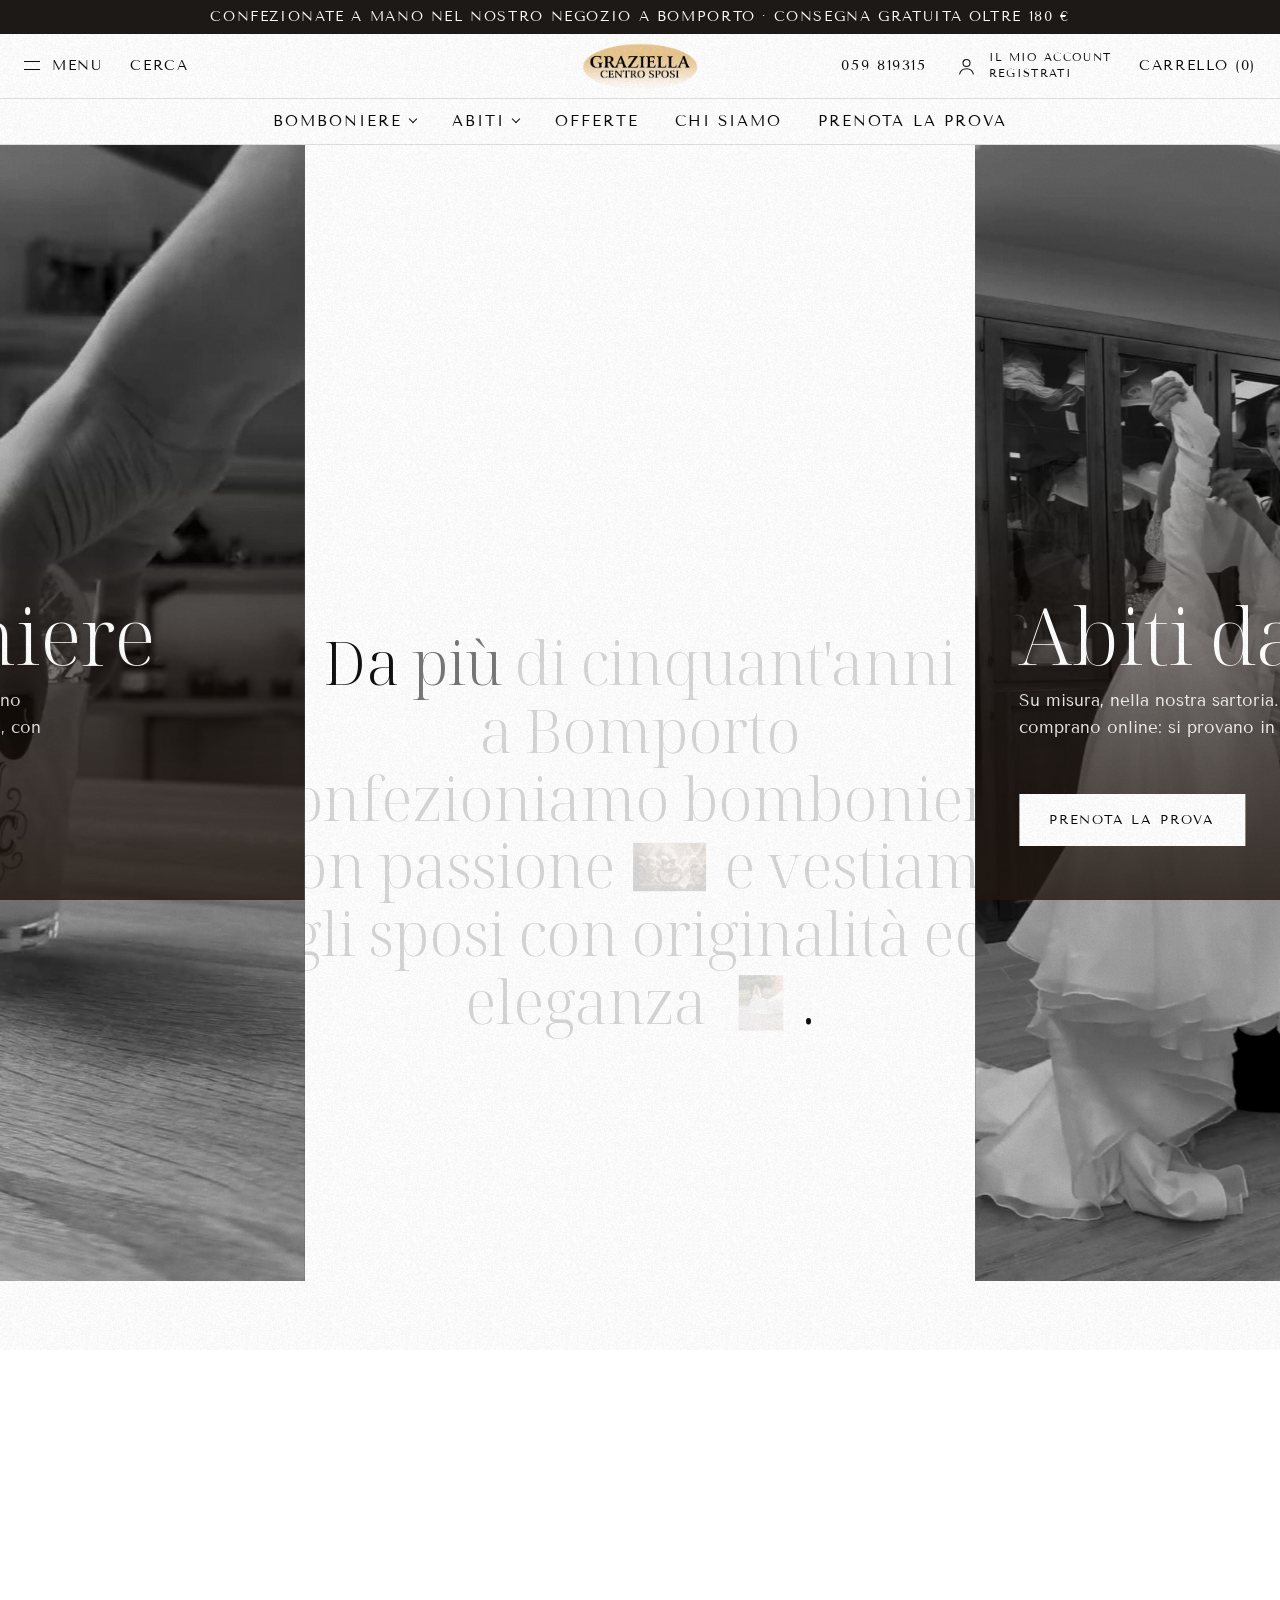
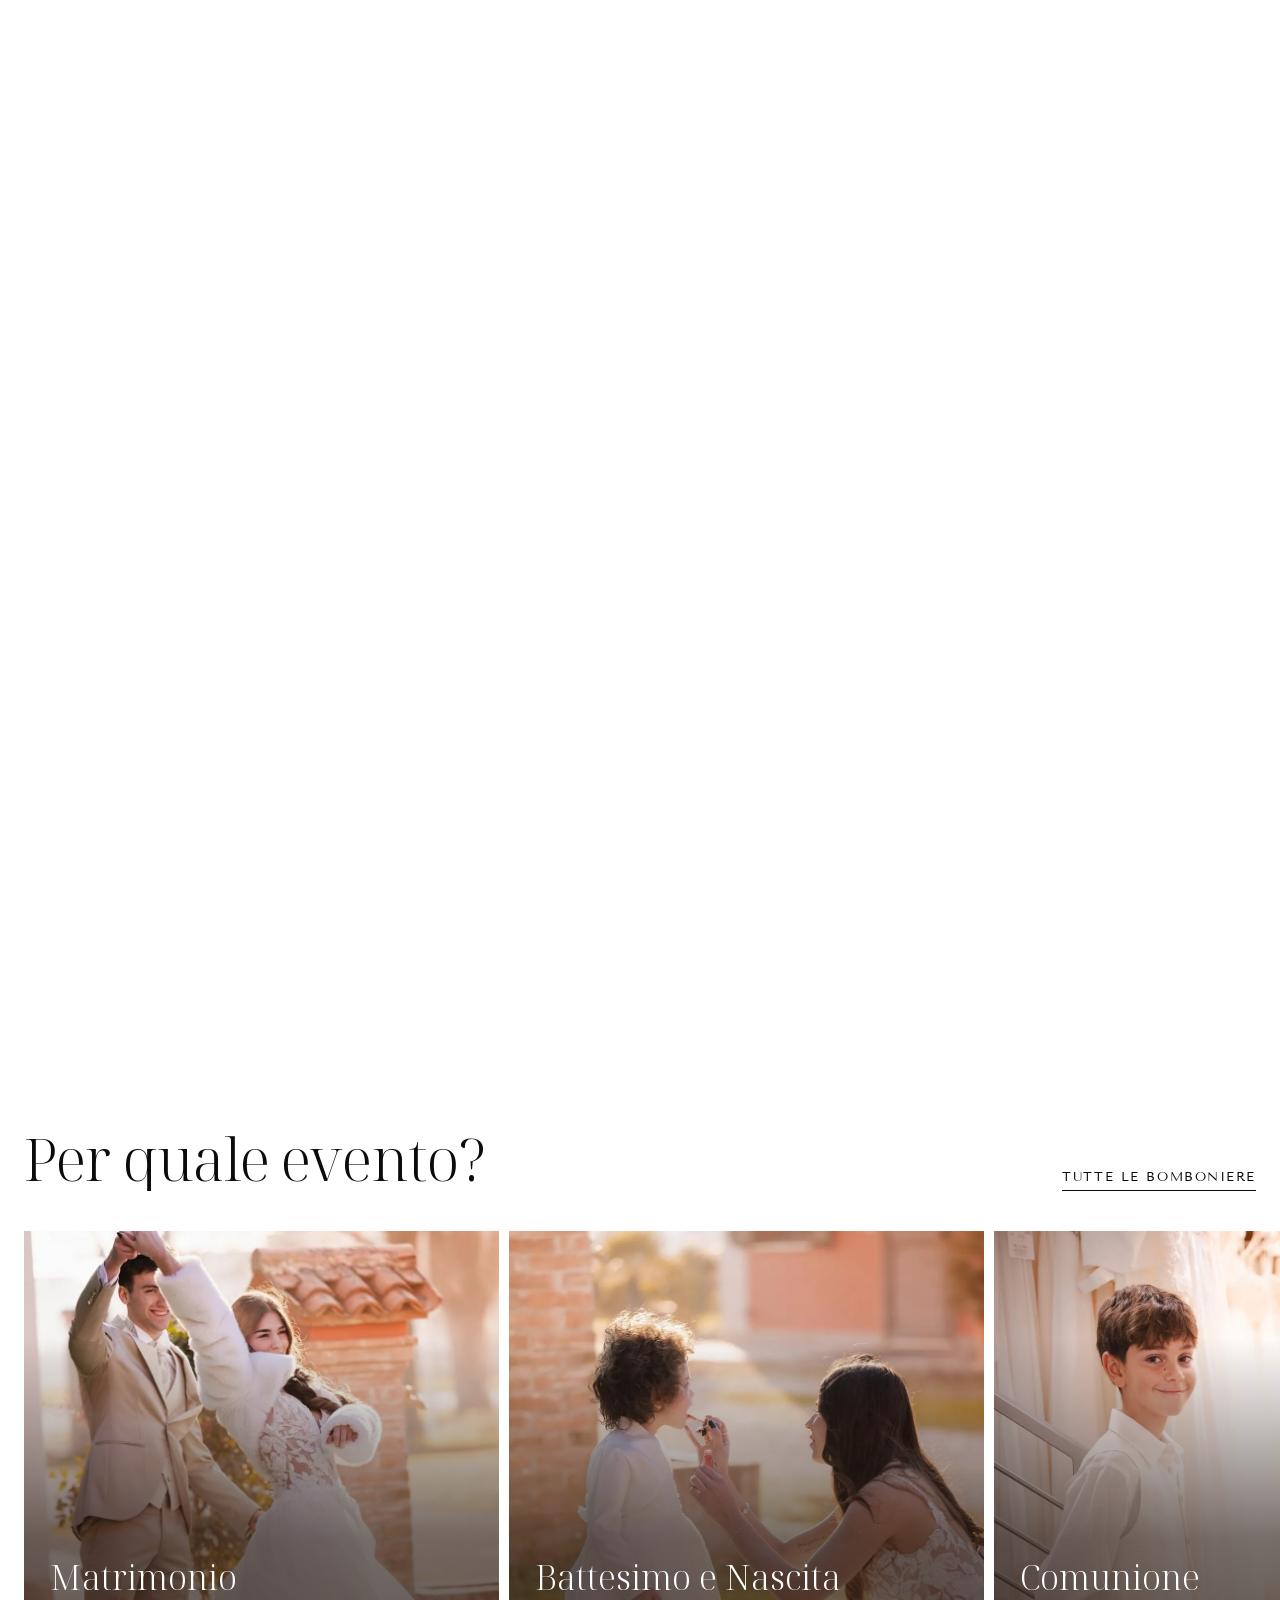
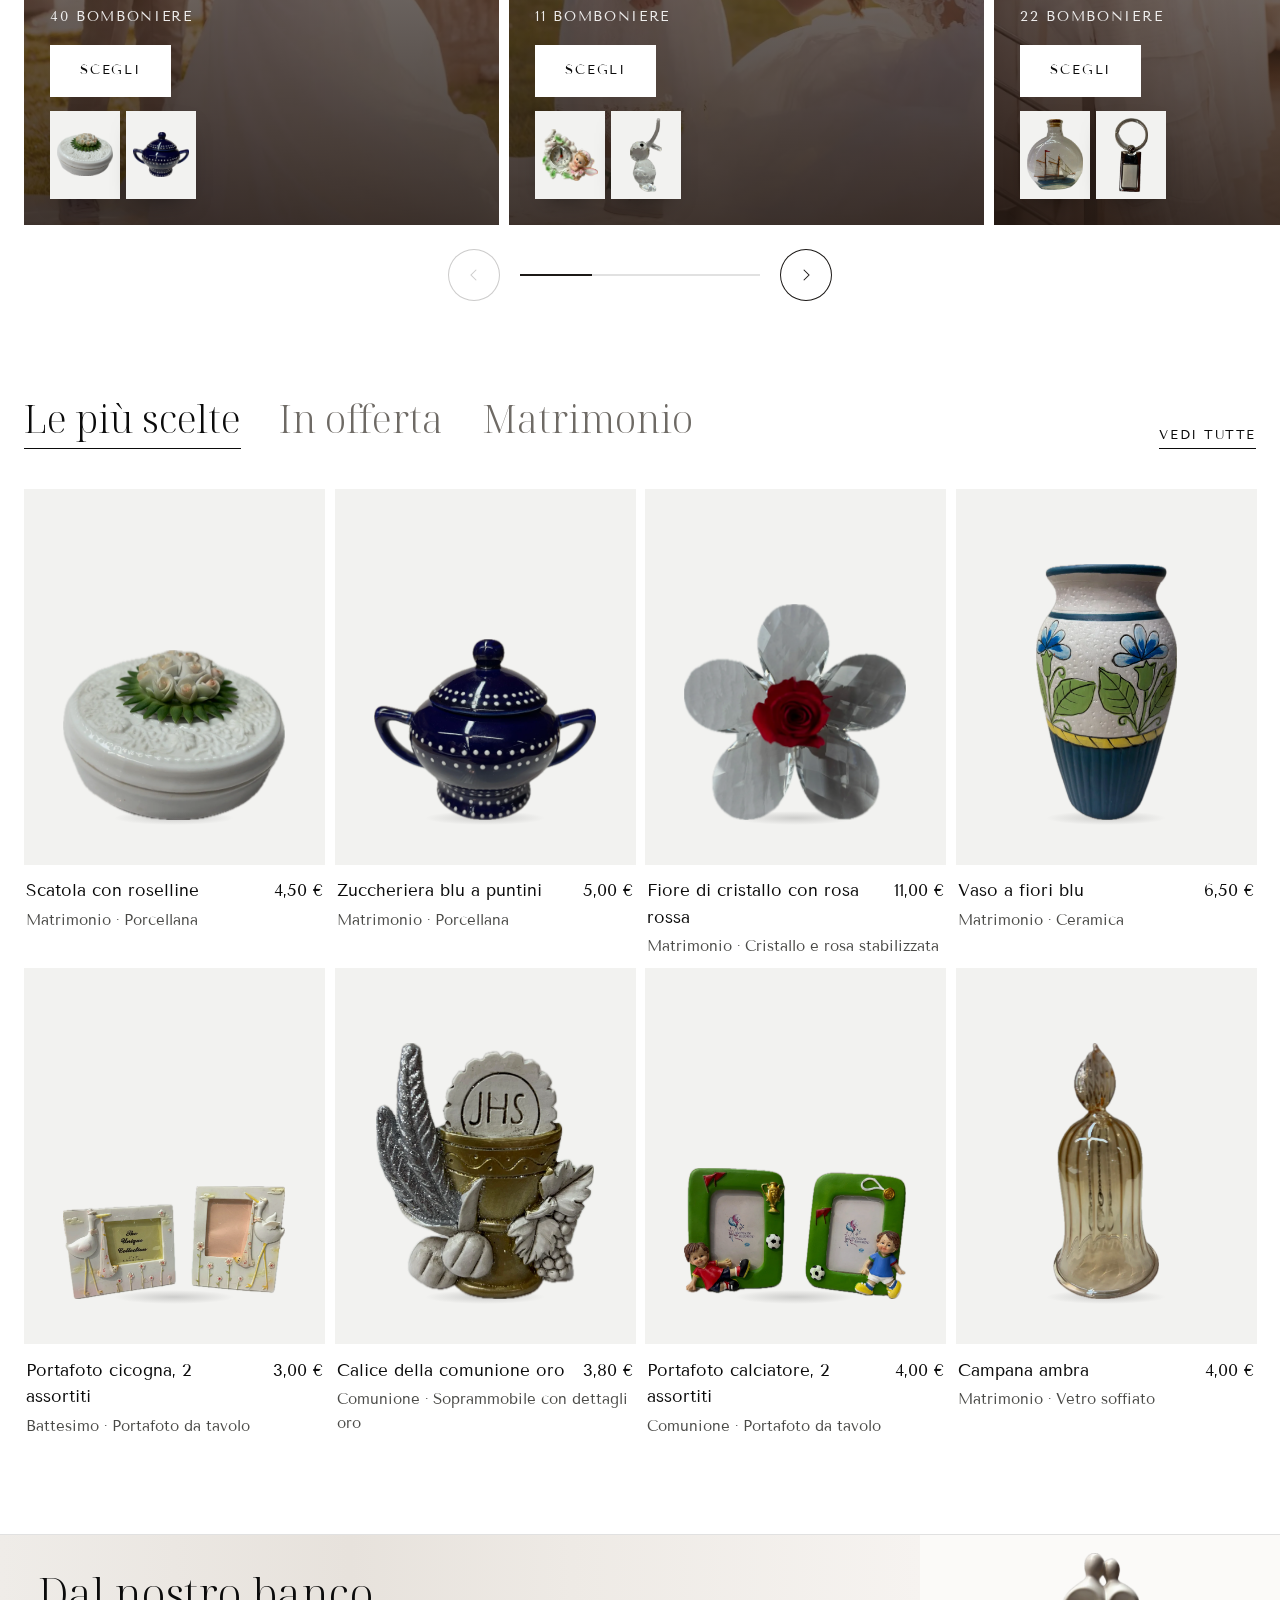
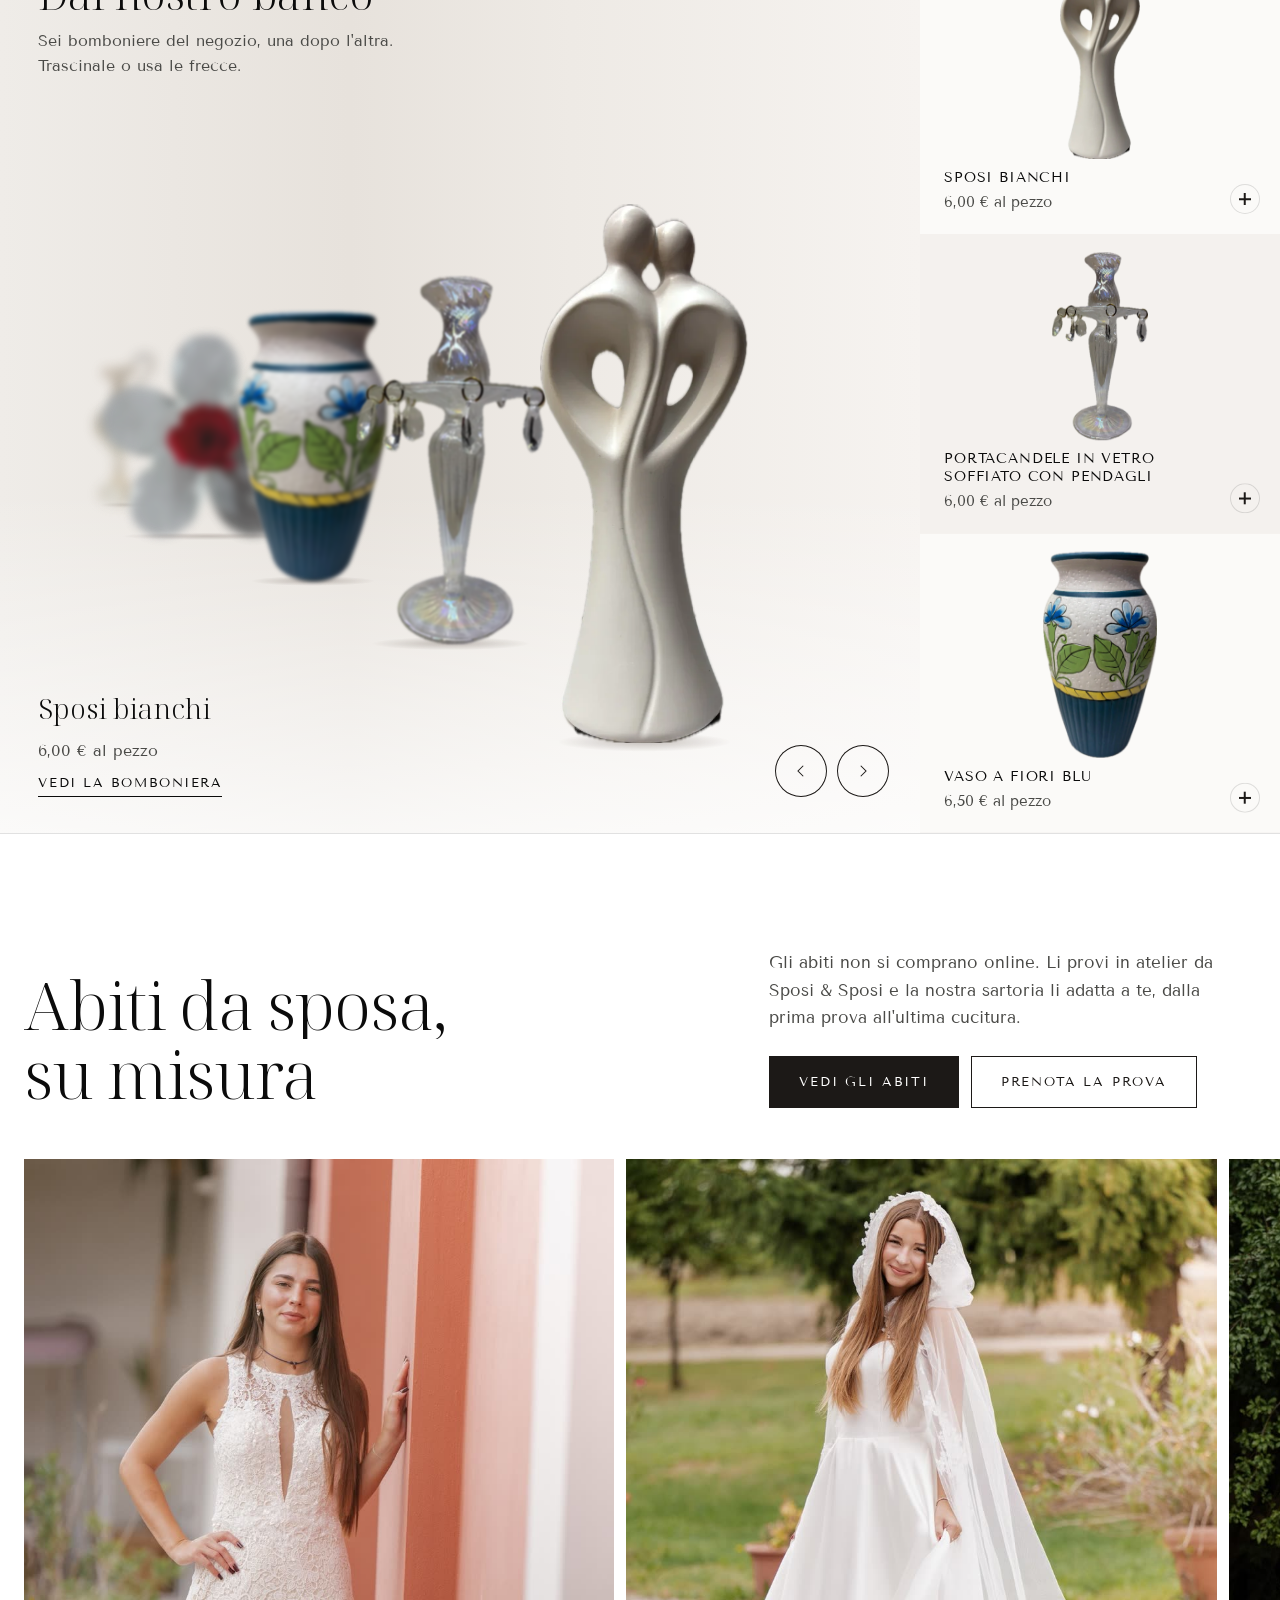
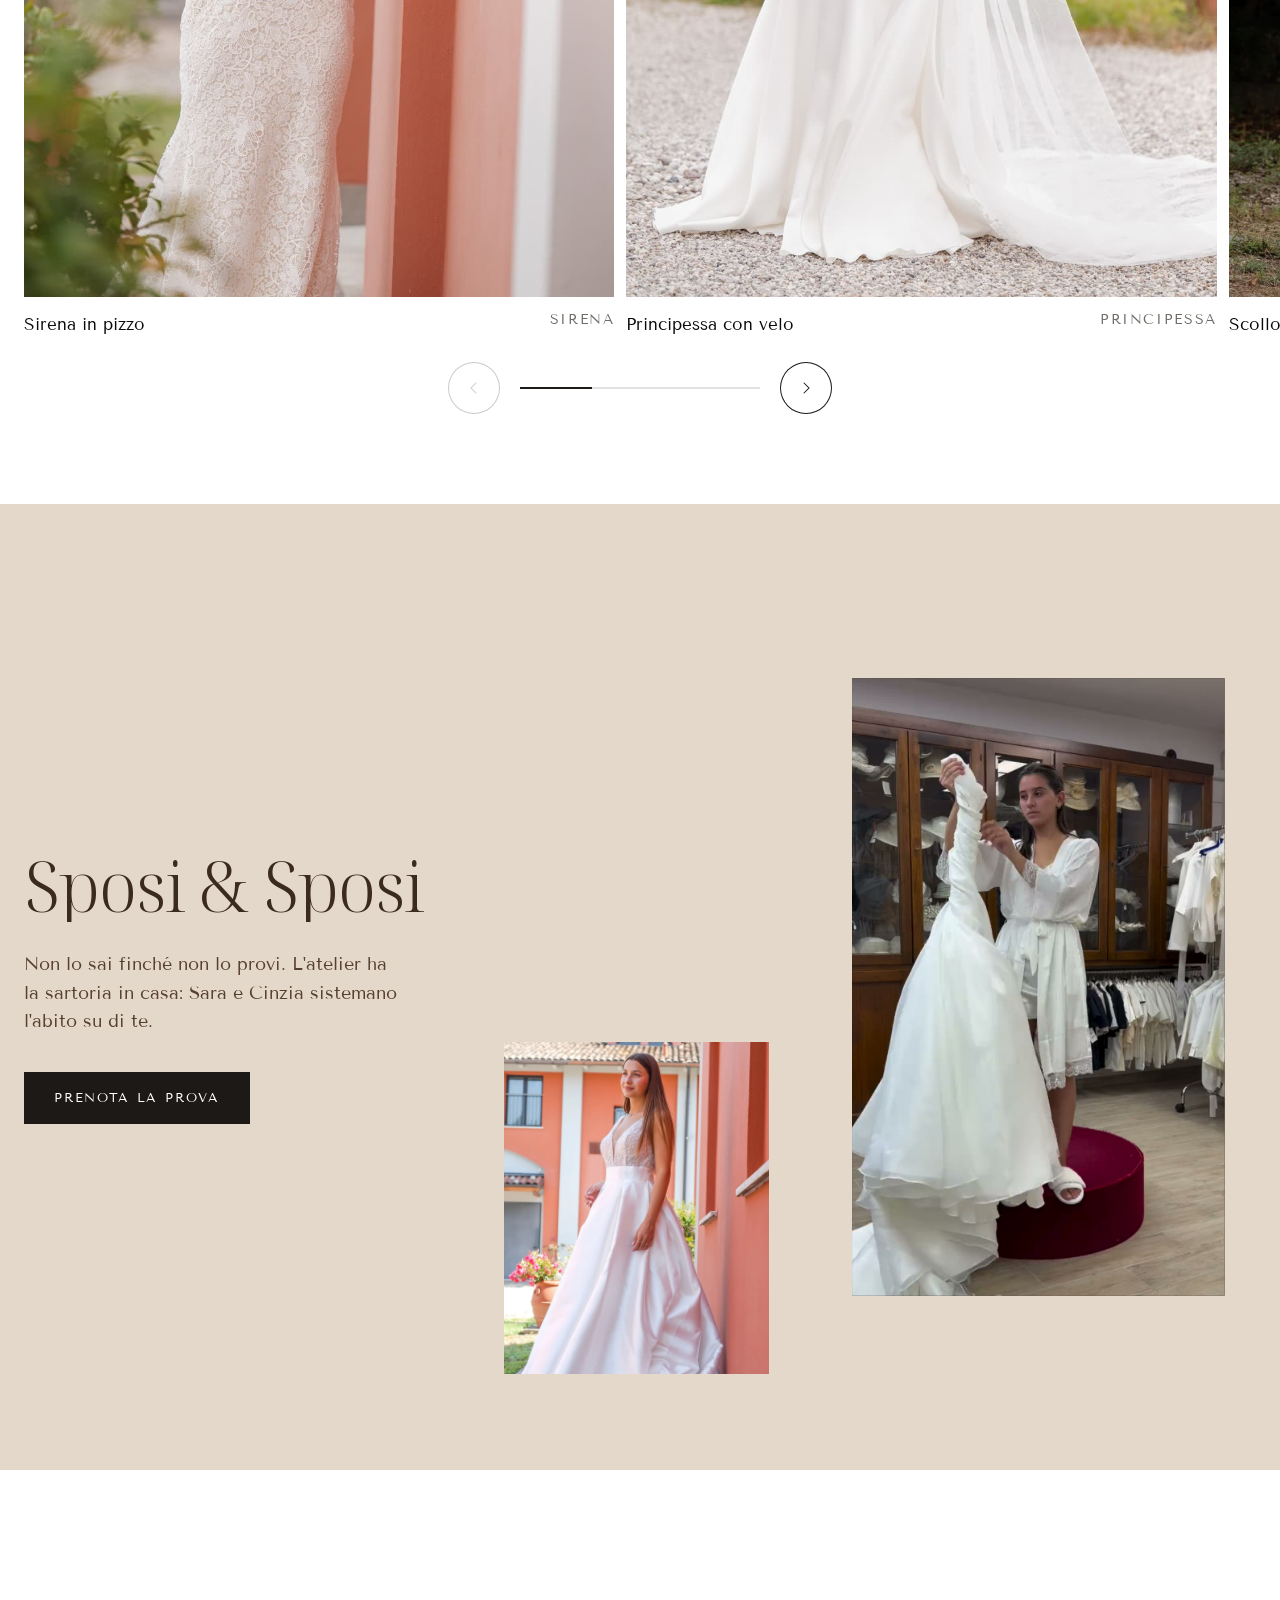
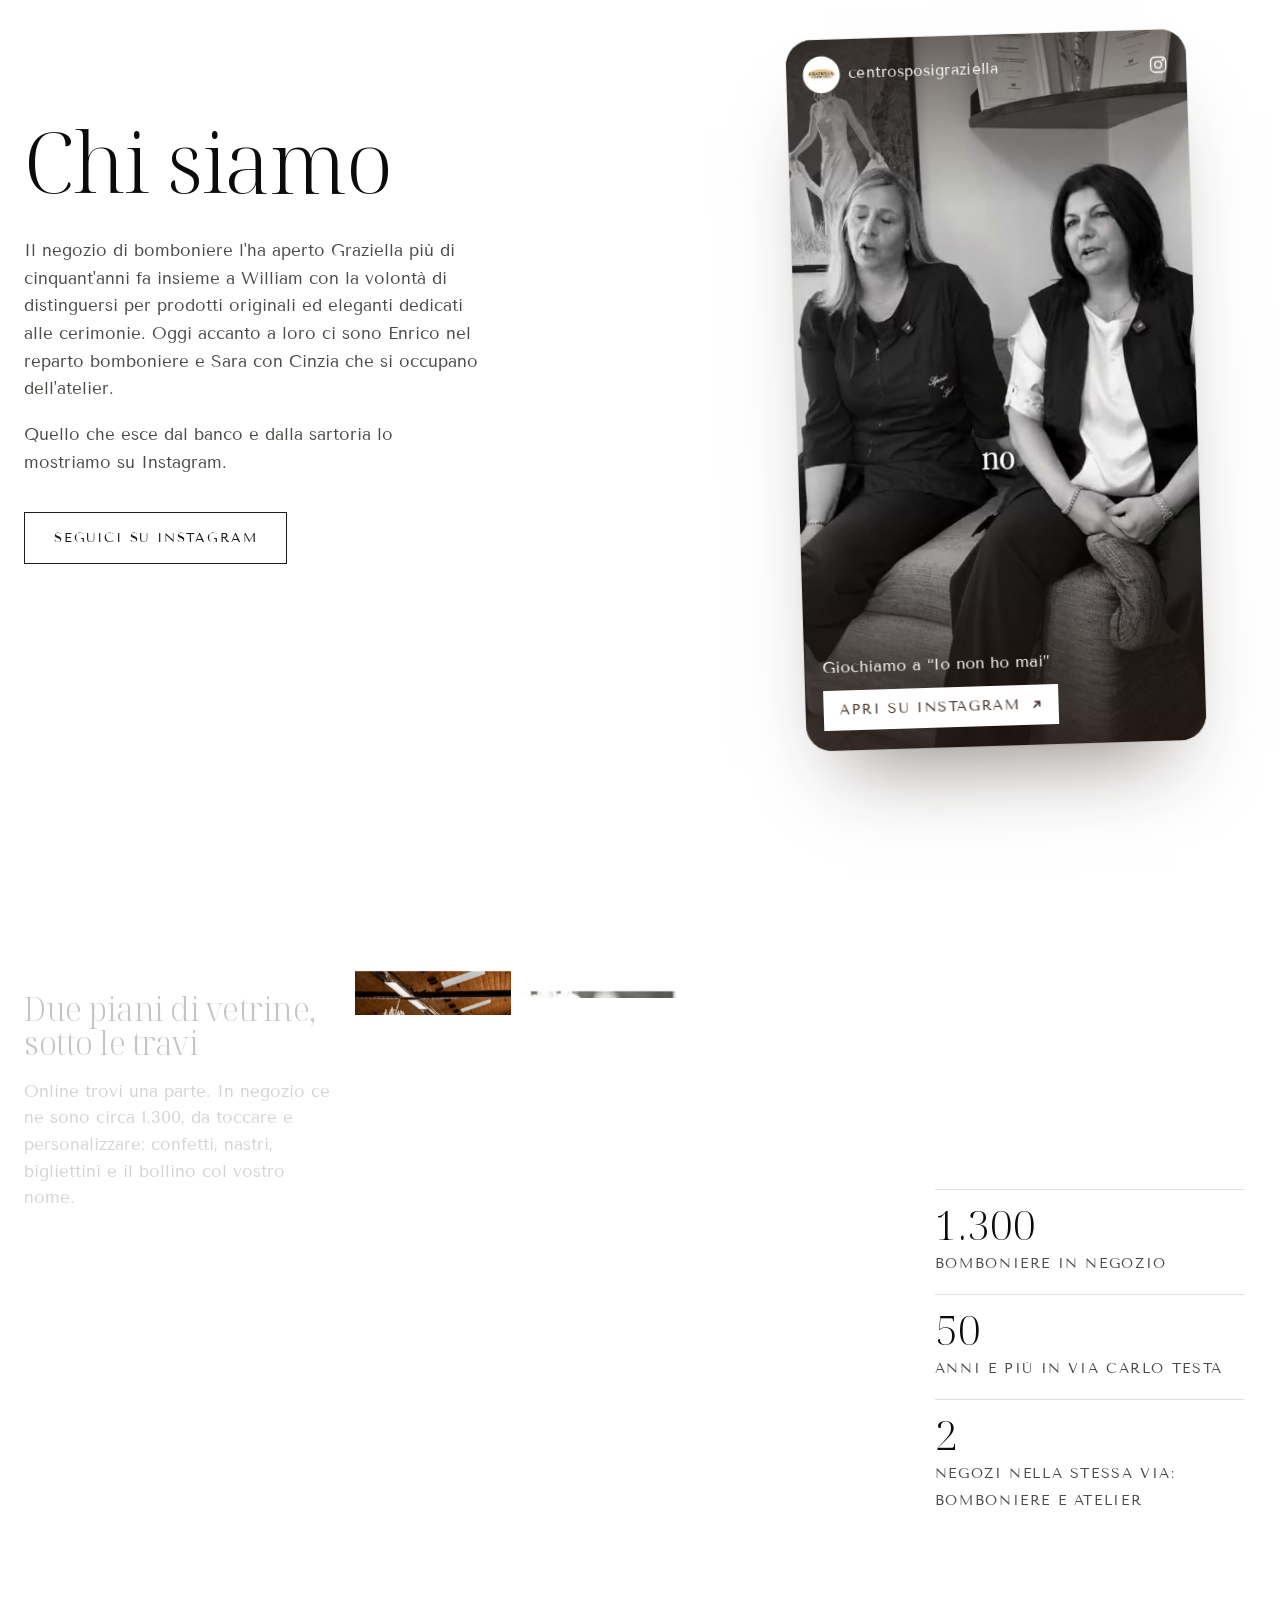
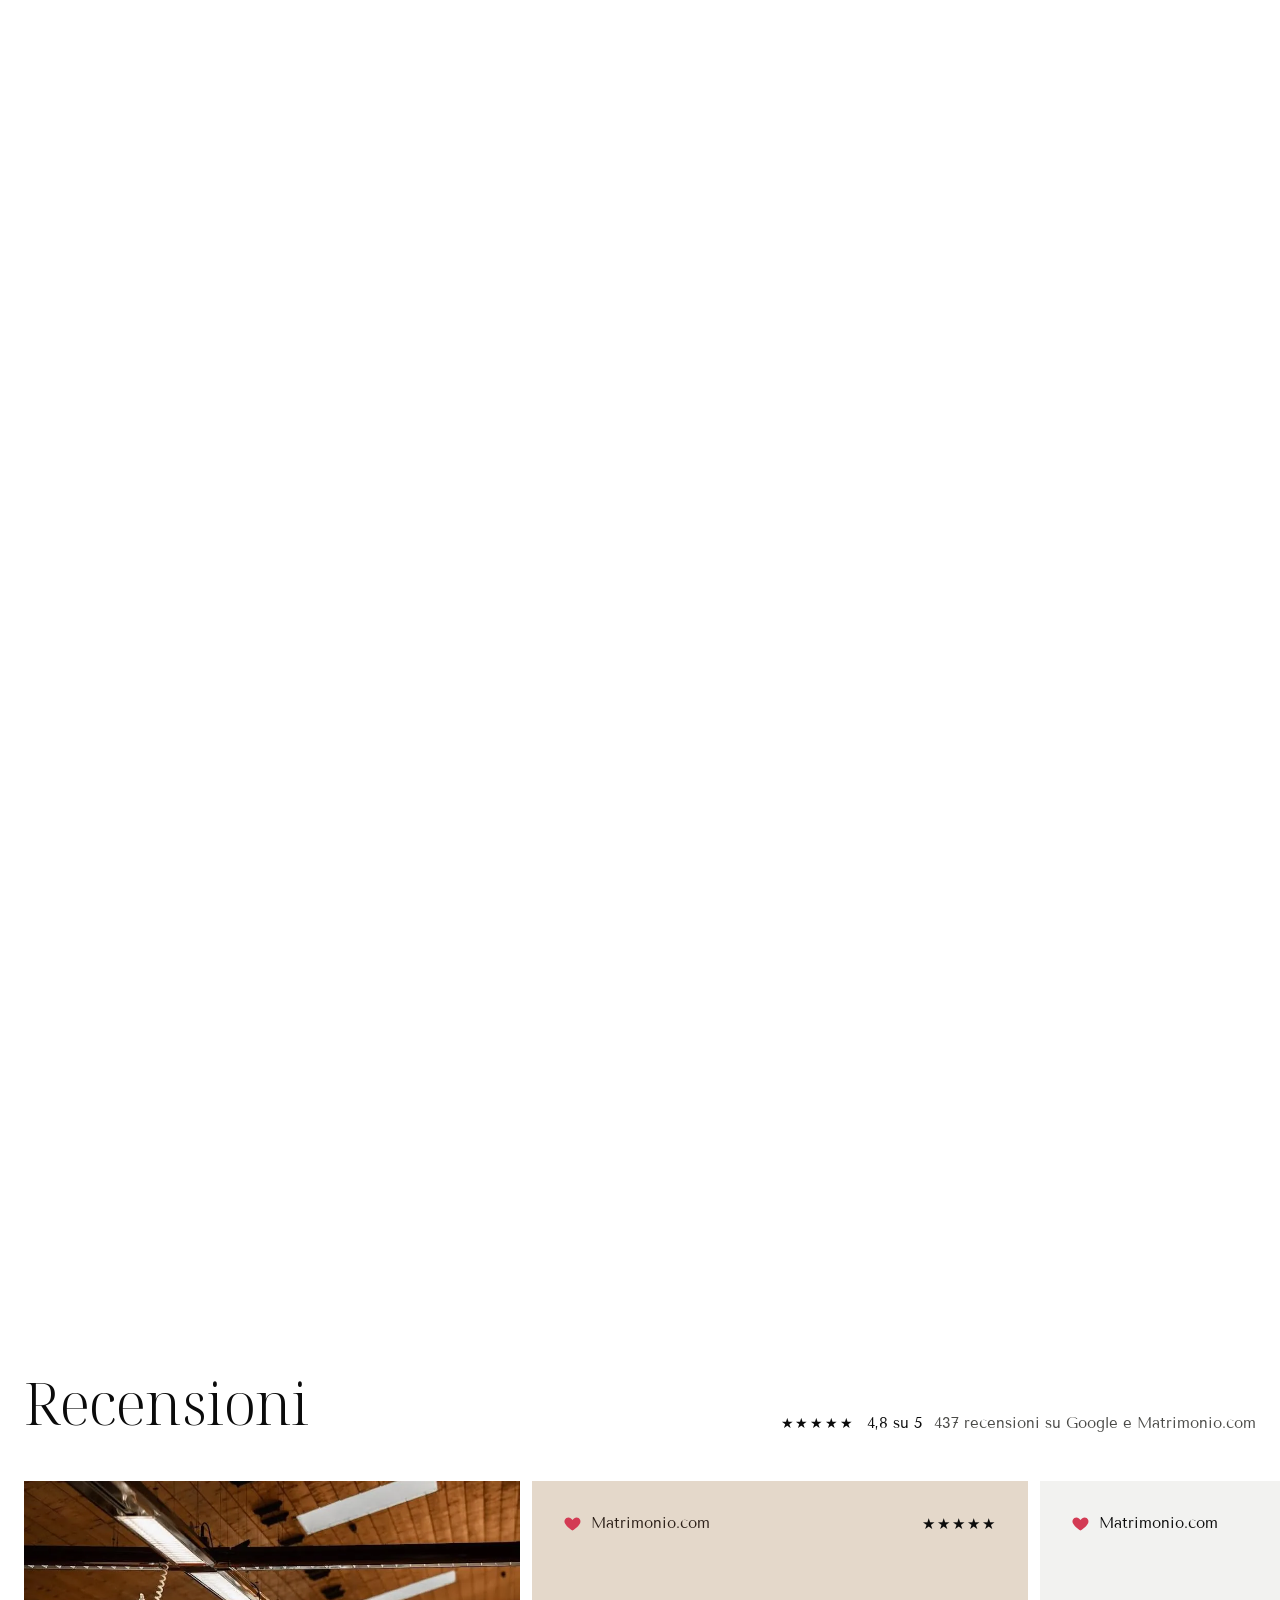
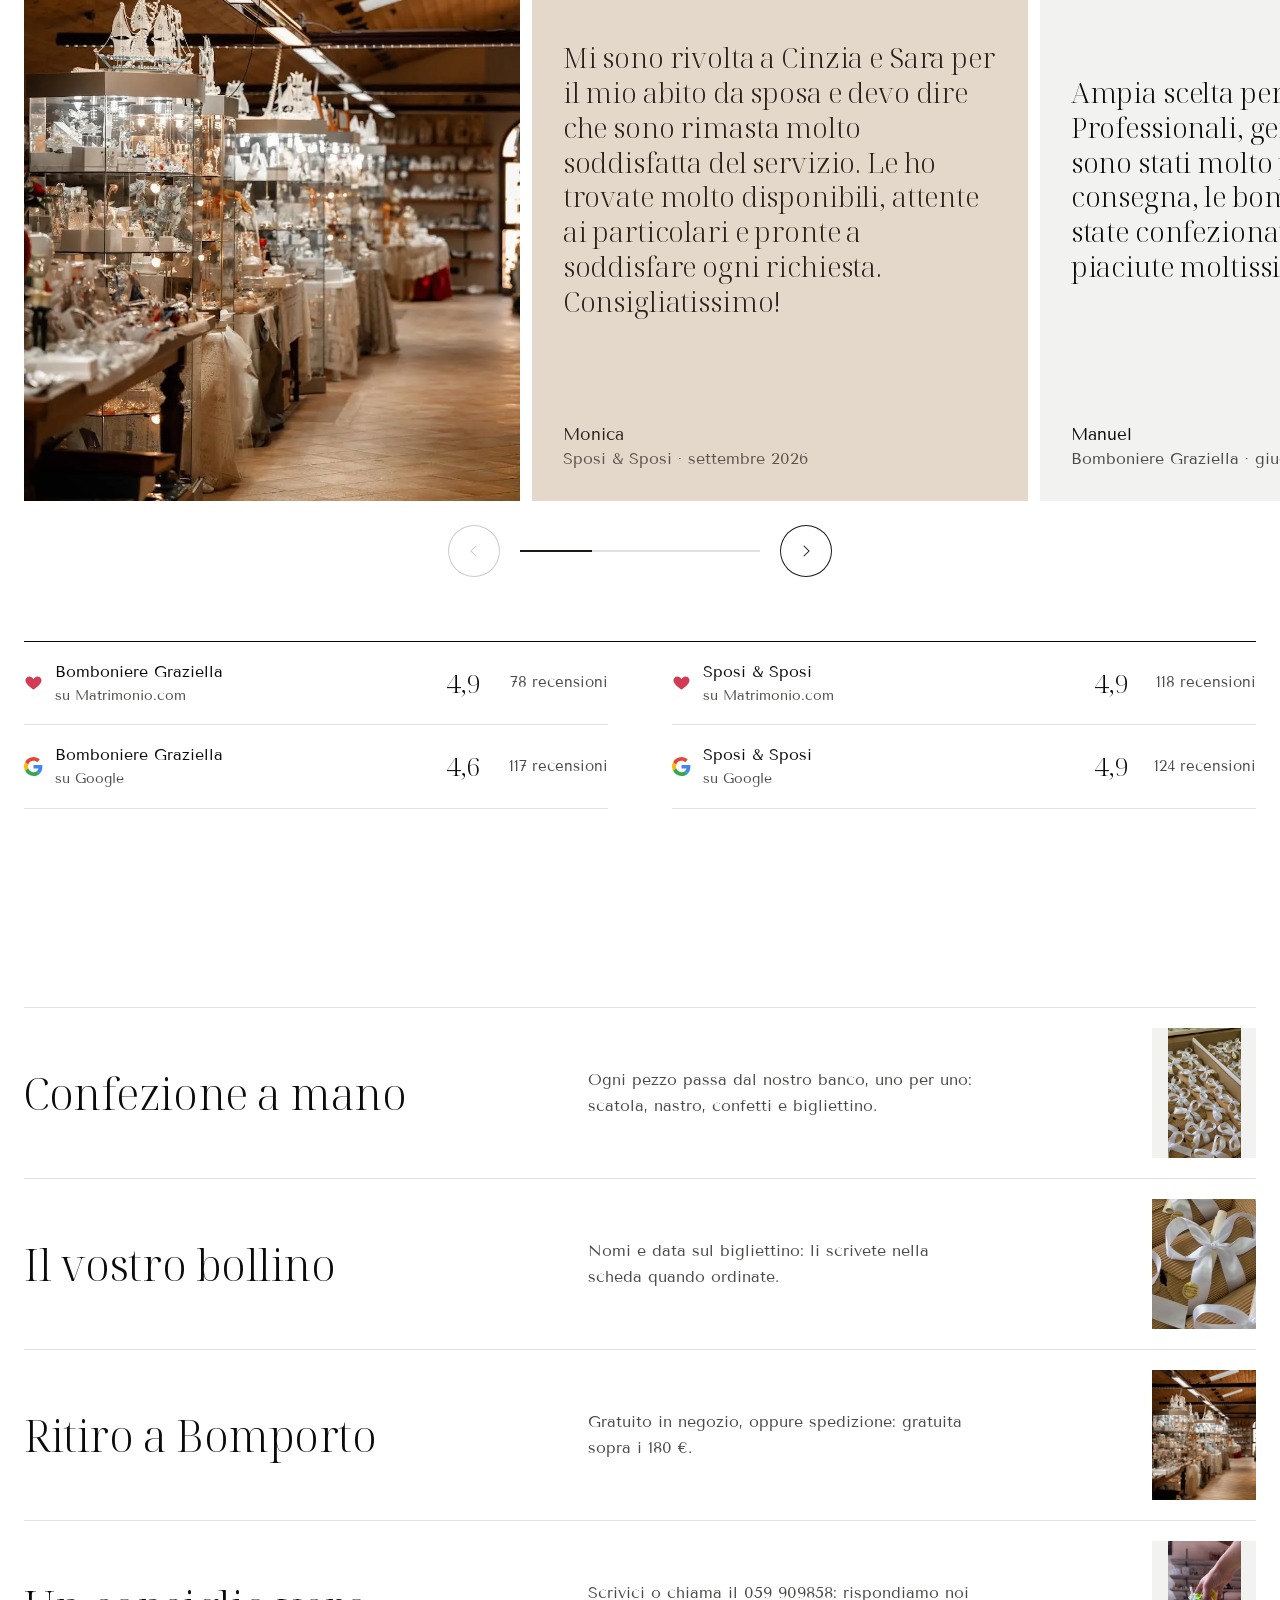
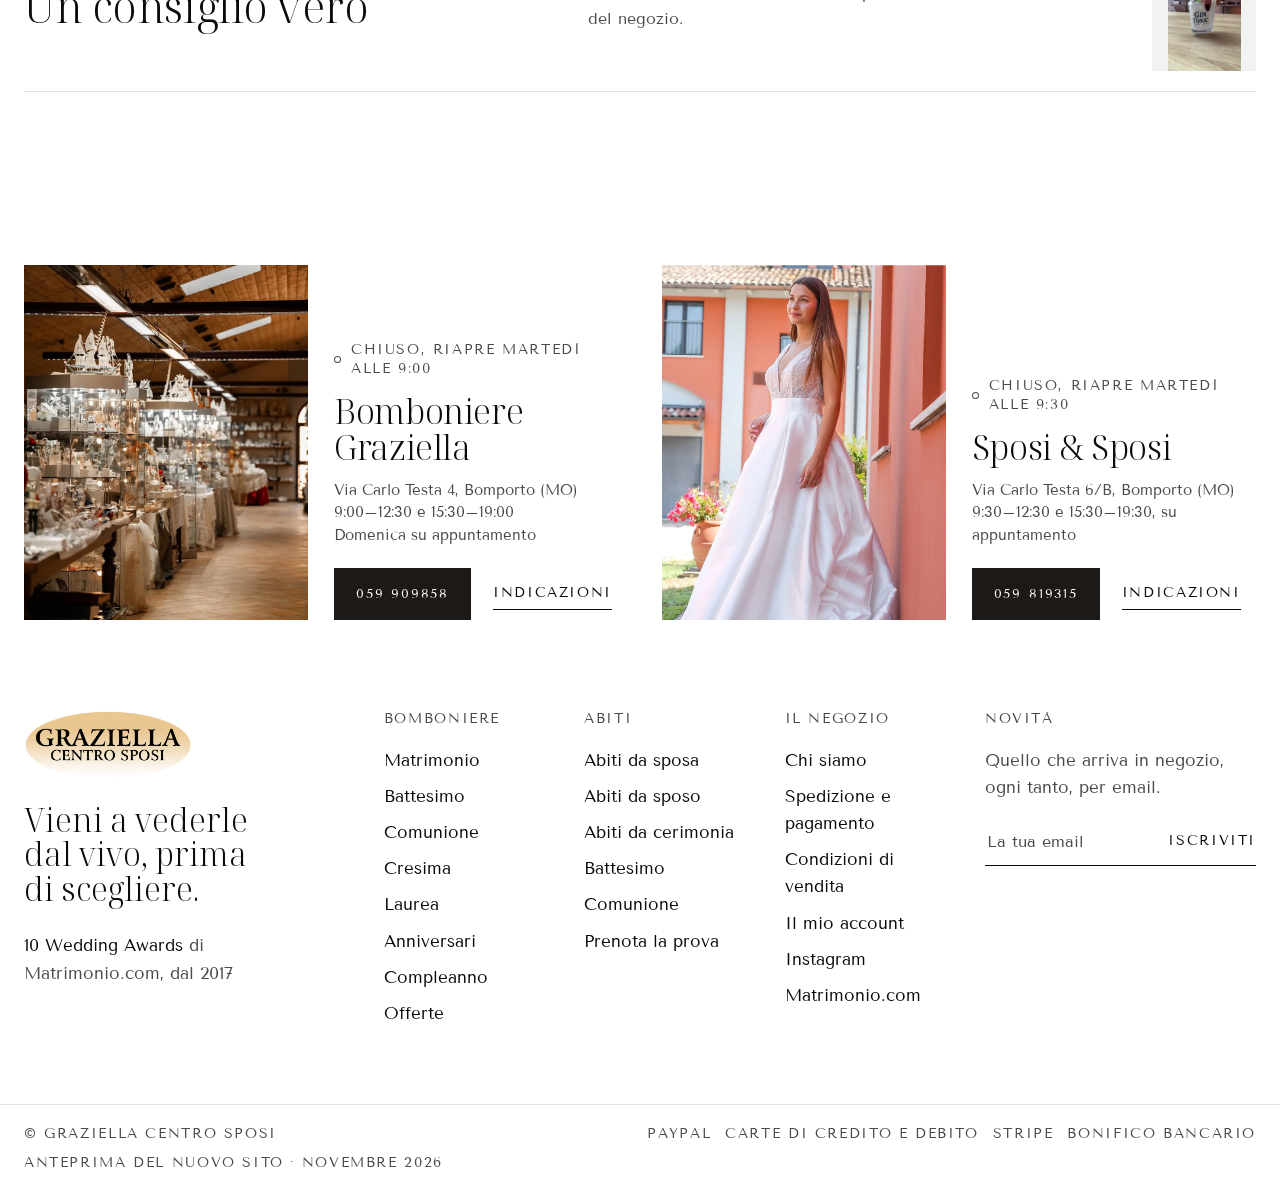
==== commit 7ac8e406: "Prodotti dal gruppo dal 7 all'11/11 (27 nuovi, prime offerte) e sfilata delle bomboniere in home Co-" ====
--- a/index.html
+++ b/index.html
@@ -270,6 +270,54 @@
   .rec__totale { min-width: 0; }
 }
 @media (min-width: 761px) and (max-width: 900px) { .rec__fila { --h: 560px; } .rec-voce { width: 448px; } }
+
+/* Sfilata delle bomboniere (Runway Lookbook di MotionSites): palco a sinistra, colonna dei prodotti a destra */
+.sfilata { position: relative; display: grid; grid-template-columns: minmax(0, 1fr) 360px; height: min(100svh, 920px); min-height: 640px; background: var(--paper); border-top: 1px solid var(--hair); border-bottom: 1px solid var(--hair); }
+.sf__palco { position: relative; overflow: hidden; background: linear-gradient(transparent 62%, rgba(255,255,255,.75) 100%), linear-gradient(90deg, #EFECE8 0%, #E7E2DC 38%, #EEEAE5 62%, #F6F3F0 100%); touch-action: pan-y; user-select: none; -webkit-user-select: none; outline: none; }
+.sf__palco:focus-visible { box-shadow: inset 0 0 0 2px var(--nero); }
+@media (hover: hover) and (pointer: fine) { .sf__palco { cursor: none; } }
+.sf__pezzi { position: absolute; inset: 0; opacity: 0; transition: opacity .8s var(--ease); }
+.sfilata.is-pronta .sf__pezzi { opacity: 1; }
+.sf__pezzo { position: absolute; left: 0; top: 0; margin: 0; display: flex; align-items: flex-end; justify-content: center; transform-origin: 50% 100%; will-change: transform; pointer-events: auto; }
+.sf__pezzo img { display: block; height: 100%; width: auto; max-width: none; object-fit: contain; mix-blend-mode: multiply; -webkit-user-drag: none; }
+.sf__ombra { position: absolute; left: 8%; right: 8%; bottom: -1.6%; height: 3.6%; border-radius: 50%; background: radial-gradient(closest-side, rgba(59, 42, 32, .26), transparent); }
+.sf__testa { position: absolute; left: clamp(20px, 3vw, 46px); top: clamp(22px, 4vh, 40px); z-index: 120; max-width: 380px; pointer-events: none; }
+.sf__testa h2 { margin: 0; font-family: var(--font-titoli); font-weight: var(--peso-titoli); font-size: clamp(34px, 3.4vw, 54px); line-height: 1.02; letter-spacing: -.01em; }
+.sf__testa p { margin: 14px 0 0; font-size: 16px; line-height: 1.55; color: var(--graphite); }
+.sf__piede { position: absolute; left: clamp(20px, 3vw, 46px); bottom: clamp(22px, 4vh, 44px); z-index: 120; display: grid; justify-items: start; gap: 10px; }
+.sf__finestra { height: clamp(34px, 3vw, 46px); overflow: hidden; }
+.sf__nomi { will-change: transform; }
+.sf__nomi span { display: block; height: clamp(34px, 3vw, 46px); line-height: clamp(34px, 3vw, 46px); font-family: var(--font-titoli); font-weight: var(--peso-titoli); font-size: clamp(24px, 2.2vw, 36px); white-space: nowrap; }
+.sf__prezzo { margin: 0; font-size: 16px; color: var(--graphite); }
+.sf__prezzo s { color: var(--fog); margin-right: 6px; }
+.sf__frecce { position: absolute; right: clamp(16px, 2.4vw, 36px); bottom: clamp(22px, 4vh, 44px); z-index: 120; display: flex; gap: 10px; }
+.sf__anello { position: absolute; left: 0; top: 0; z-index: 130; width: 46px; height: 46px; border: 2px solid var(--nero); border-radius: 999px; pointer-events: none; opacity: 0; transition: opacity .25s, width .22s cubic-bezier(.2,.8,.2,1), height .22s cubic-bezier(.2,.8,.2,1); }
+.sf__anello.is-on { opacity: 1; }
+.sfilata.is-trascina .sf__anello { width: 84px; height: 34px; }
+.sf__binario { position: relative; overflow: hidden; background: #F4F1EE; }
+.sf__card { position: absolute; left: 0; right: 0; top: 0; height: calc(100% / 3); display: grid; grid-template-rows: minmax(0, 1fr) auto; padding: 18px 24px 20px; background: #F4F1EE; will-change: transform; transition: background .4s; }
+.sf__card:nth-child(odd) { background: #FBFAF8; }
+.sf__card-foto { display: flex; align-items: center; justify-content: center; min-height: 0; }
+.sf__card-foto img { max-height: 100%; max-width: 70%; object-fit: contain; mix-blend-mode: multiply; }
+.sf__card-testo h3 { margin: 10px 0 2px; font-size: 14px; font-weight: 400; letter-spacing: .06em; text-transform: uppercase; line-height: 1.35; padding-right: 40px; }
+.sf__card-testo p { margin: 0; font-size: 15px; color: var(--graphite); }
+.sf__card-testo s { color: var(--fog); }
+.sf__piu { position: absolute; right: 20px; bottom: 20px; width: 30px; height: 30px; border-radius: 50%; box-shadow: inset 0 0 0 1px var(--hair); }
+.sf__piu i { position: absolute; left: 50%; top: 50%; width: 12px; height: 1.5px; background: var(--nero); transform: translate(-50%, -50%); transition: transform .4s var(--ease); }
+.sf__piu i + i { transform: translate(-50%, -50%) rotate(90deg); }
+@media (hover: hover) and (pointer: fine) { .sf__piu:hover i { transform: translate(-50%, -50%) rotate(90deg); } .sf__piu:hover i + i { transform: translate(-50%, -50%) rotate(180deg); } }
+@media (max-width: 900px) {
+  .sfilata { grid-template-columns: 1fr; grid-template-rows: minmax(0, 1fr) 196px; height: auto; min-height: 0; }
+  .sf__palco { height: min(70svh, 600px); min-height: 460px; }
+  .sf__testa { right: 16px; }
+  .sf__testa h2 { font-size: 32px; }
+  .sf__testa p { font-size: 15px; }
+  .sf__binario { height: 196px; }
+  .sf__card { width: 168px; height: 100%; right: auto; padding: 12px 14px 14px; }
+  .sf__card-testo h3 { font-size: 12px; padding-right: 30px; }
+  .sf__card-testo p { font-size: 13px; }
+  .sf__piu { right: 12px; bottom: 14px; width: 26px; height: 26px; }
+}
 </style>
 </head>
 <body data-pagina="home">
@@ -336,6 +384,28 @@
     </div>
   </section>
 
+
+
+  <section class="sfilata" id="sfilata" aria-labelledby="t-sfilata" data-prodotti='["sposi-bianchi","portacandele-pendagli","vaso-fiori-blu","fiore-cristallo","anfora-ambra","sposi-tortora"]'>
+    <div class="sf__palco" tabindex="0" aria-roledescription="sfilata" aria-label="Sfilata delle bomboniere">
+      <div class="sf__testa">
+        <h2 id="t-sfilata">Dal nostro banco</h2>
+        <p>Sei bomboniere del negozio, una dopo l'altra. Trascinale o usa le frecce.</p>
+      </div>
+      <div class="sf__pezzi"></div>
+      <div class="sf__piede">
+        <div class="sf__finestra" aria-hidden="true"><div class="sf__nomi"></div></div>
+        <p class="sf__prezzo"></p>
+        <a class="link sf__link" href="catalogo.html">Vedi la bomboniera</a>
+      </div>
+      <div class="sf__frecce">
+        <button type="button" class="fila-freccia" data-sf="-1" aria-label="Bomboniera precedente"><svg viewBox="0 0 24 24"><path d="M15 5l-7 7 7 7"/></svg></button>
+        <button type="button" class="fila-freccia" data-sf="1" aria-label="Bomboniera successiva"><svg viewBox="0 0 24 24"><path d="M9 5l7 7-7 7"/></svg></button>
+      </div>
+      <span class="sf__anello" aria-hidden="true"></span>
+    </div>
+    <div class="sf__binario" aria-label="Le bomboniere della sfilata"></div>
+  </section>
 
   <section class="anello" id="abiti-home" aria-labelledby="t-abiti">
     <div class="anello__stick">
@@ -452,6 +522,7 @@
 <script src="assets/js/dati.js"></script>
 <script src="assets/js/recensioni.js"></script>
 <script src="assets/js/negozio.js"></script>
+<script src="assets/js/sfilata.js"></script>
 <script>
 (function () {
   const { G, card, entrate } = Negozio;
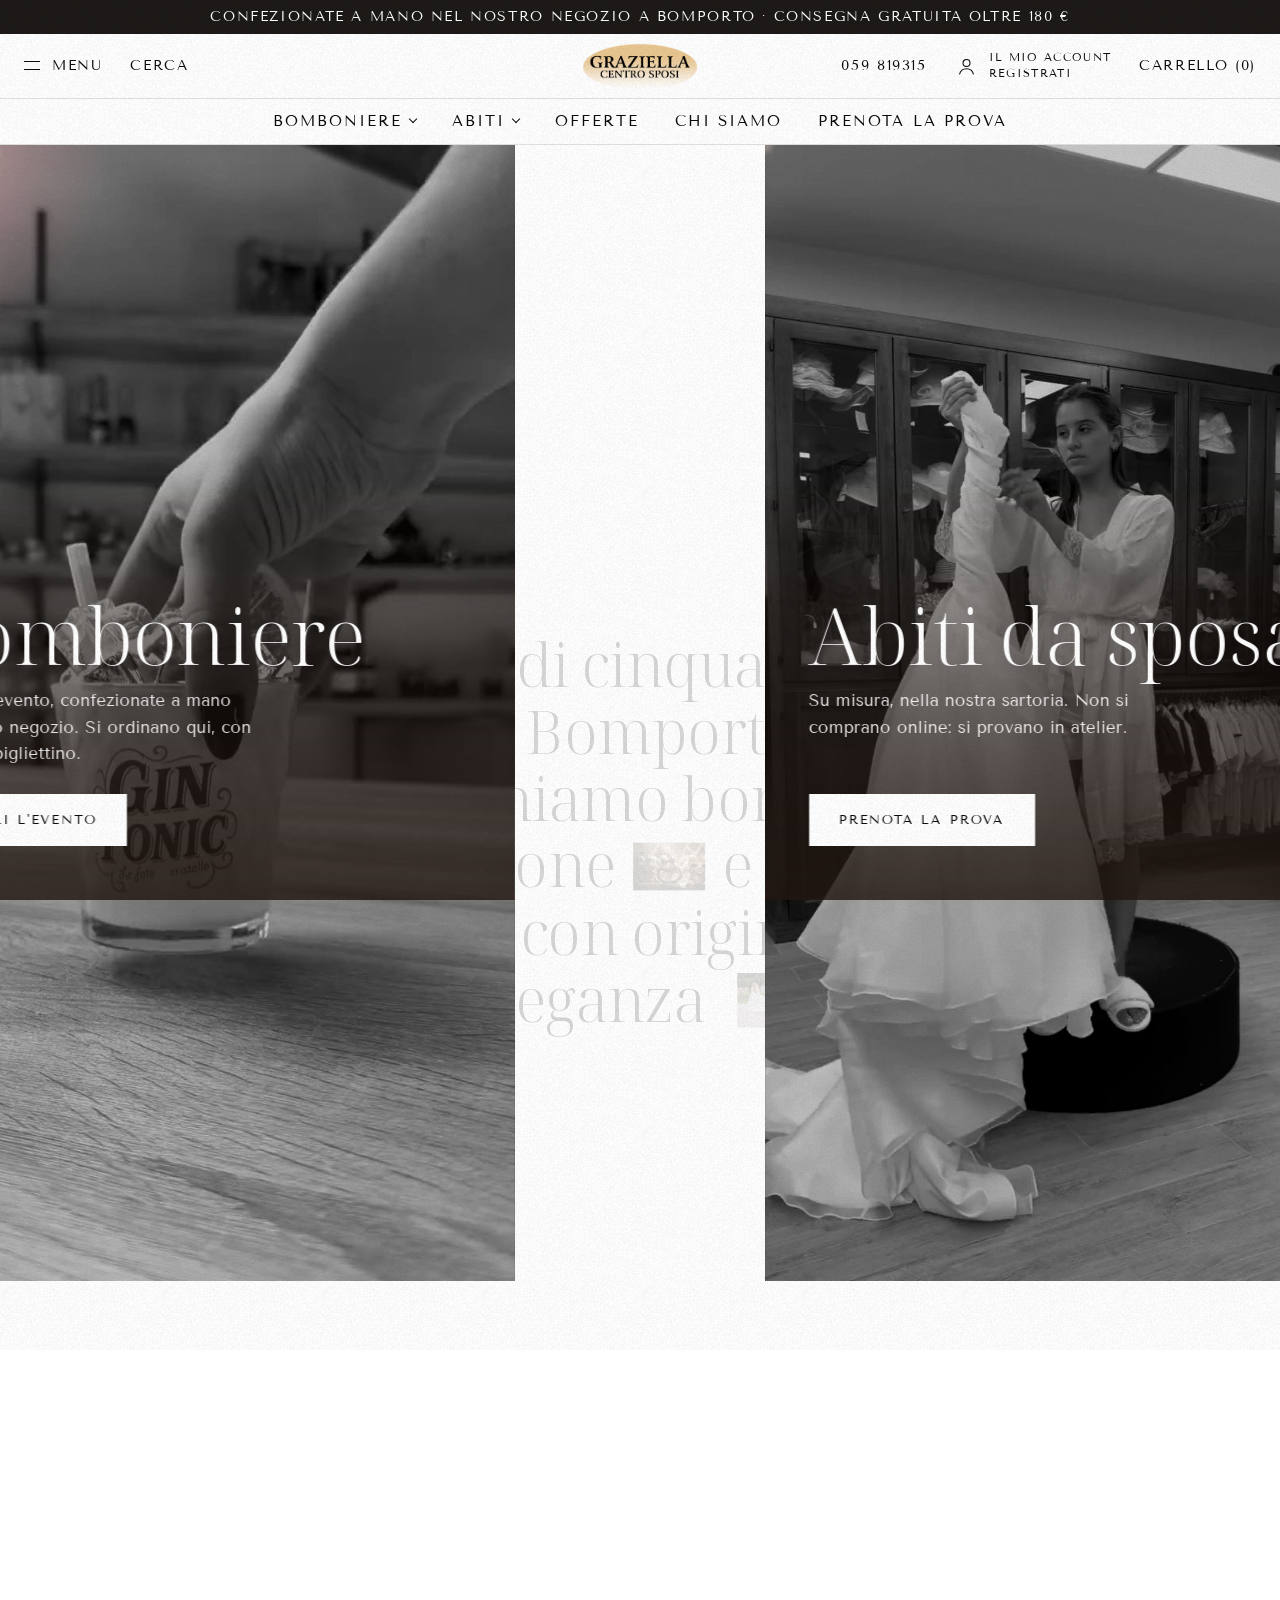
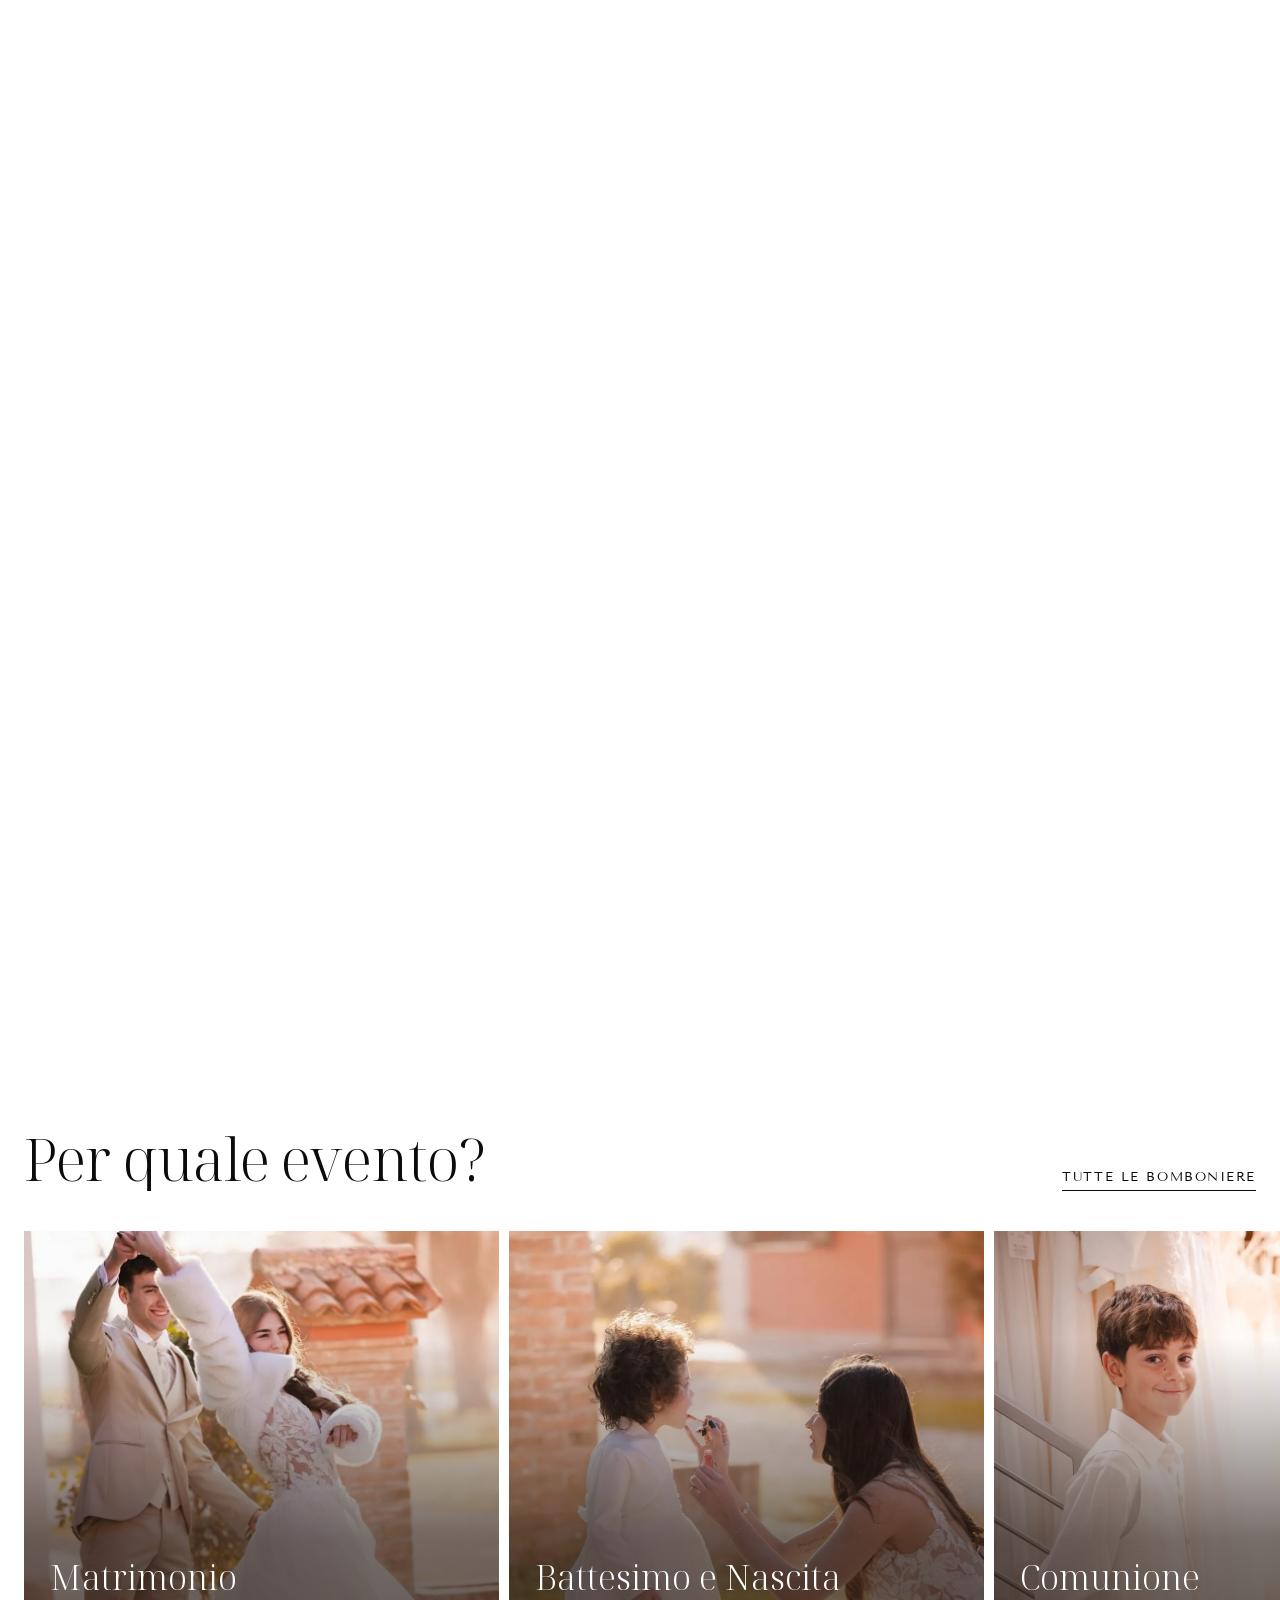
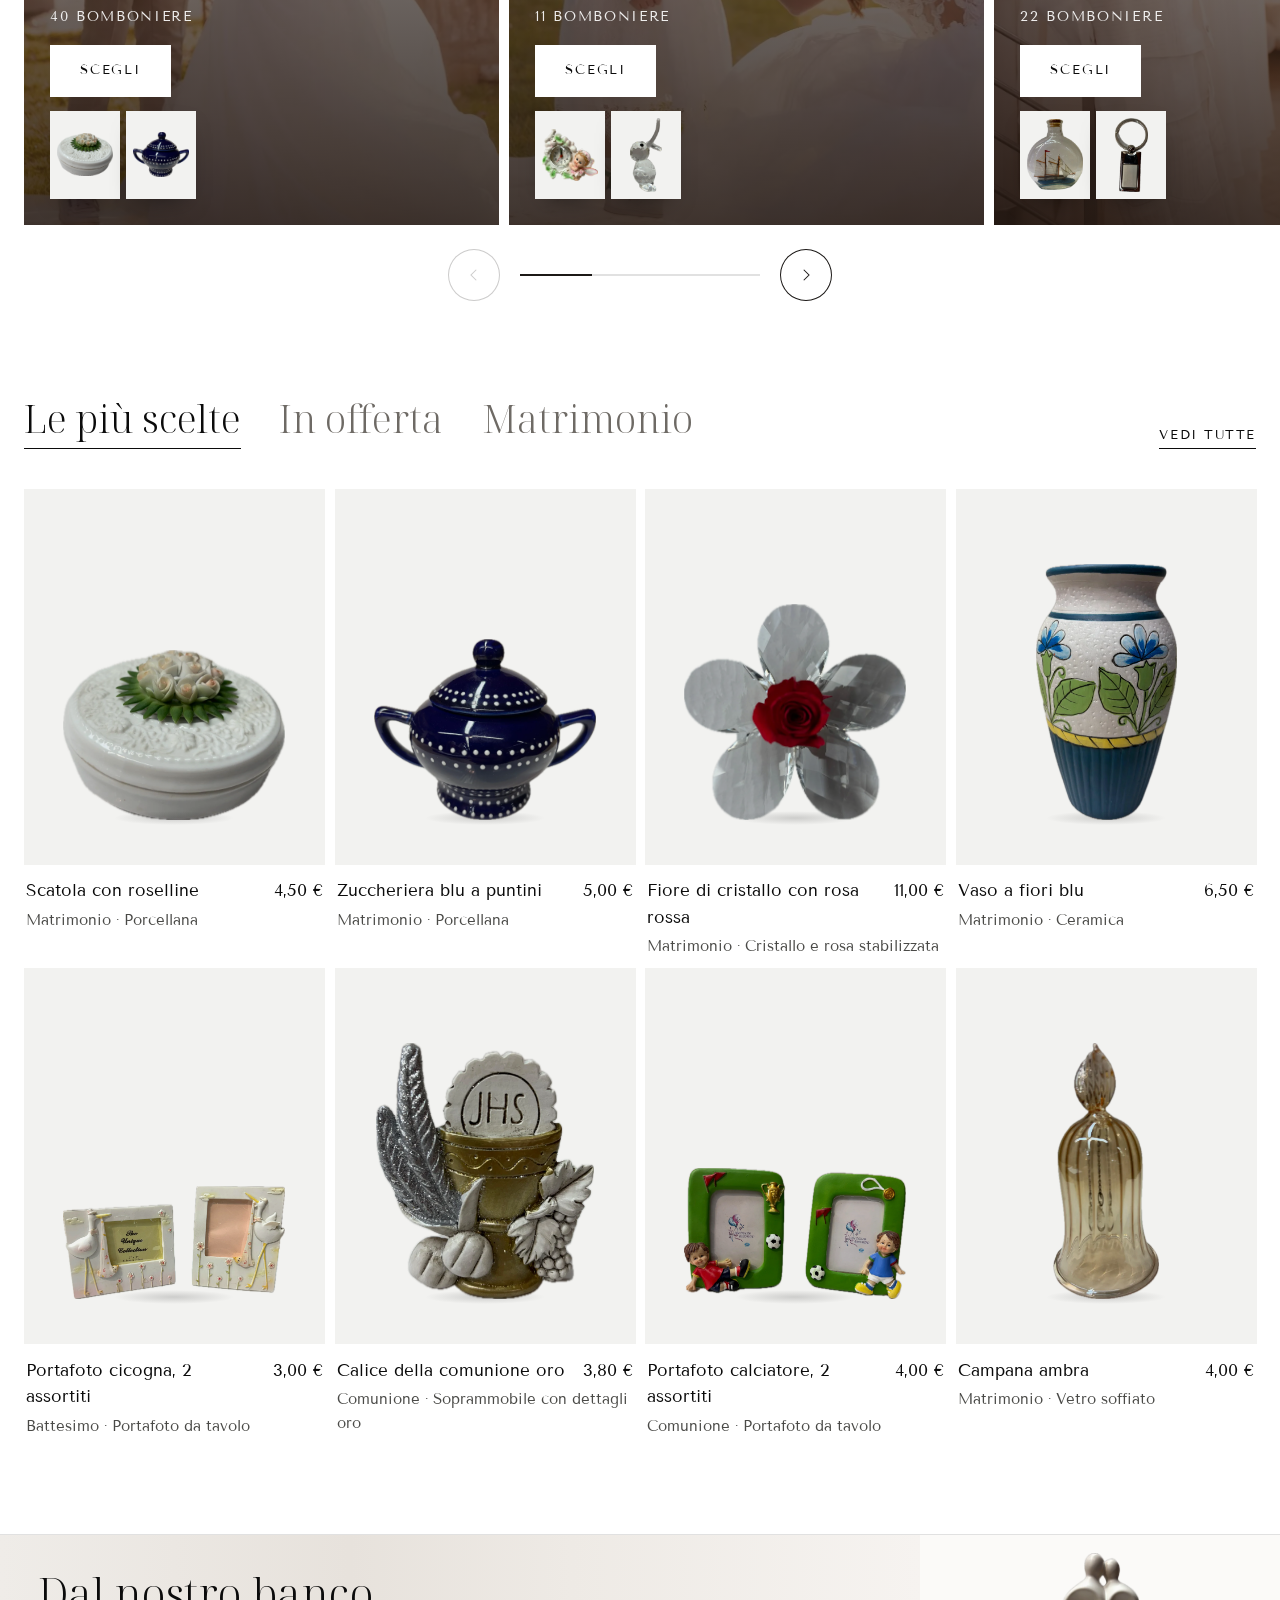
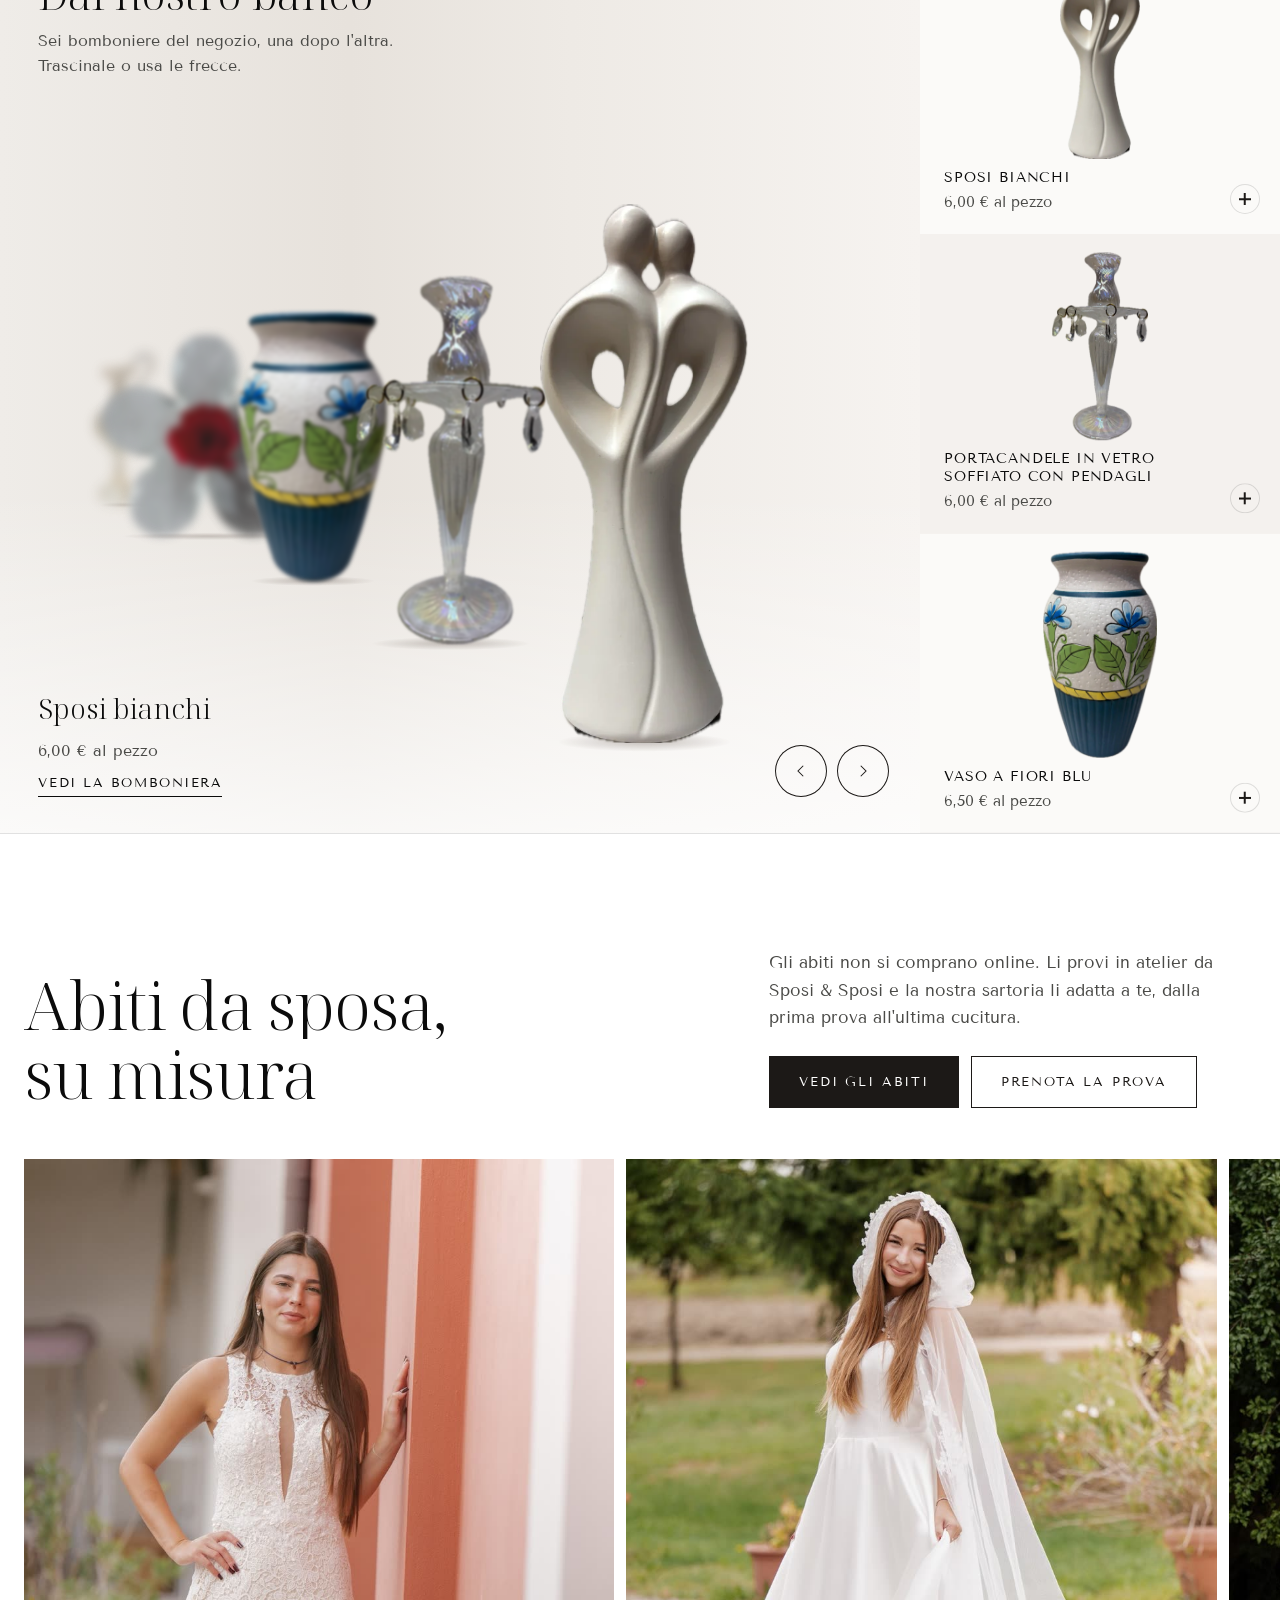
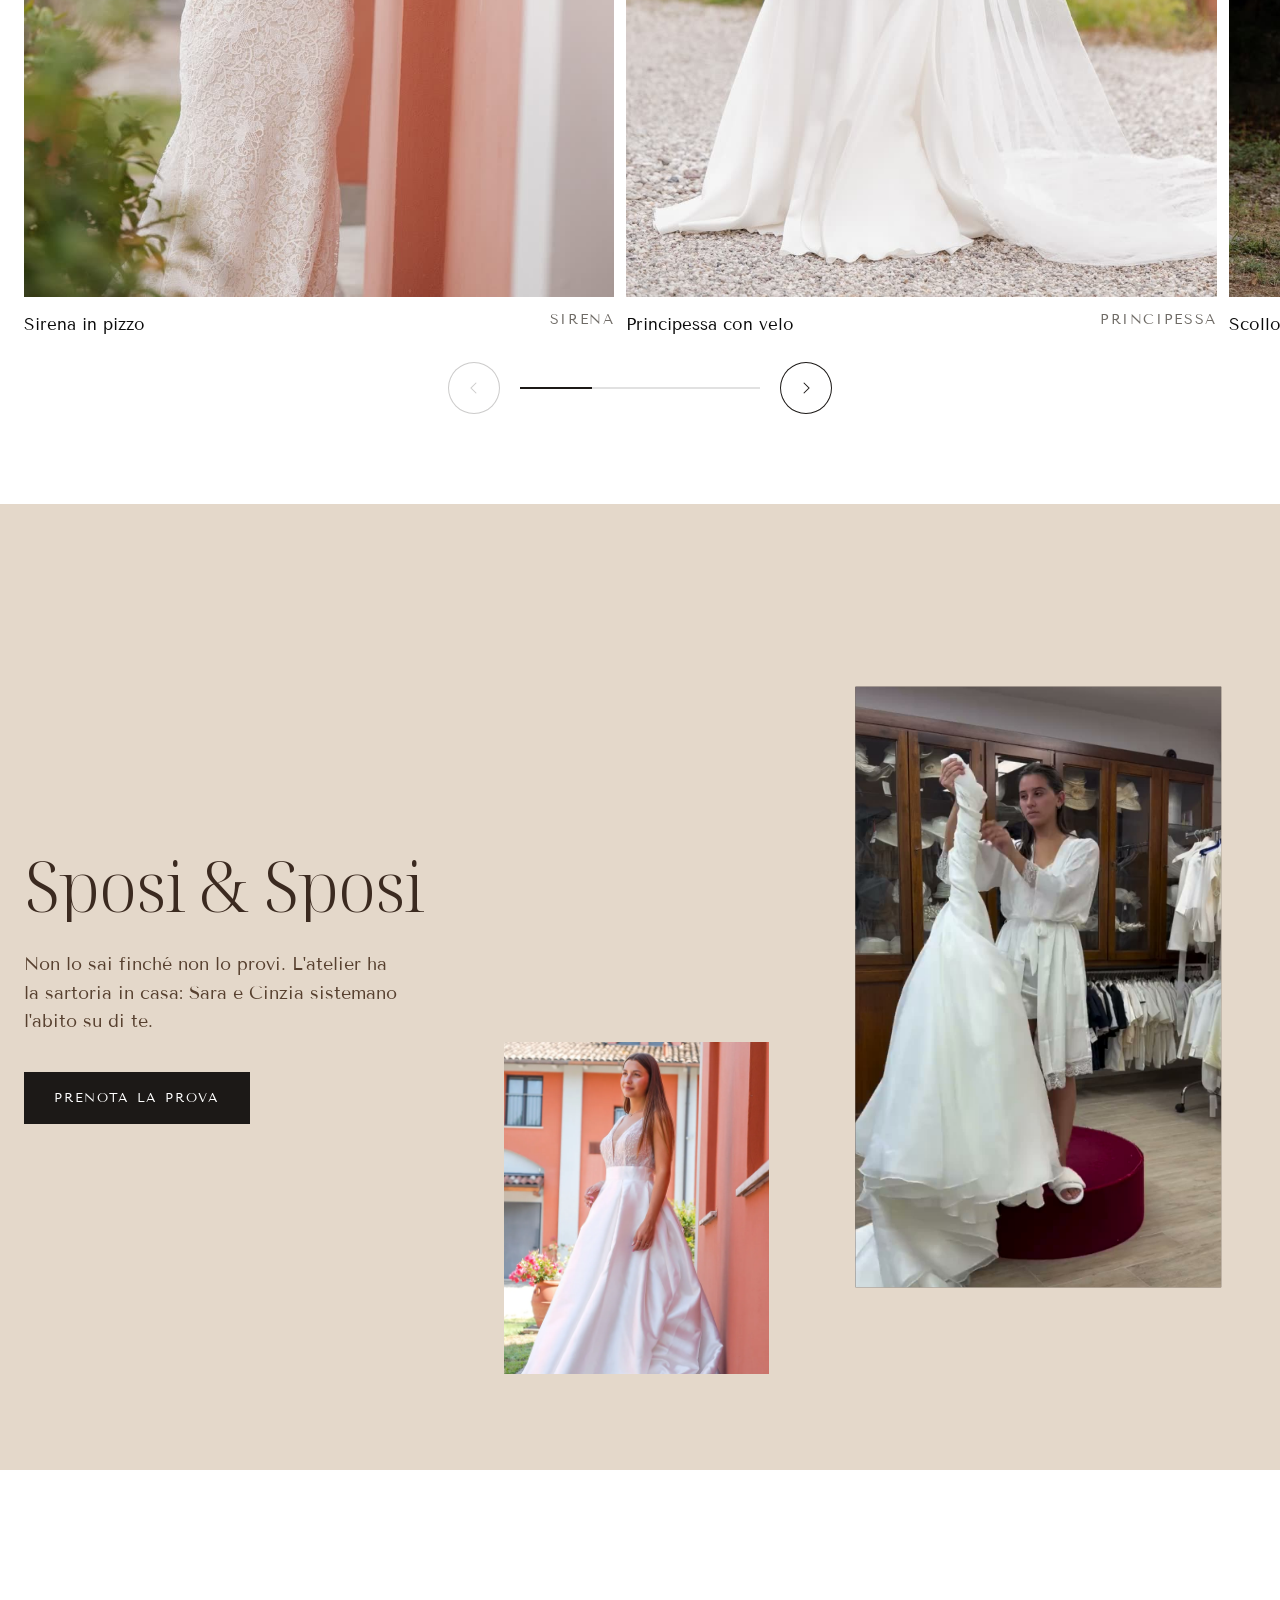
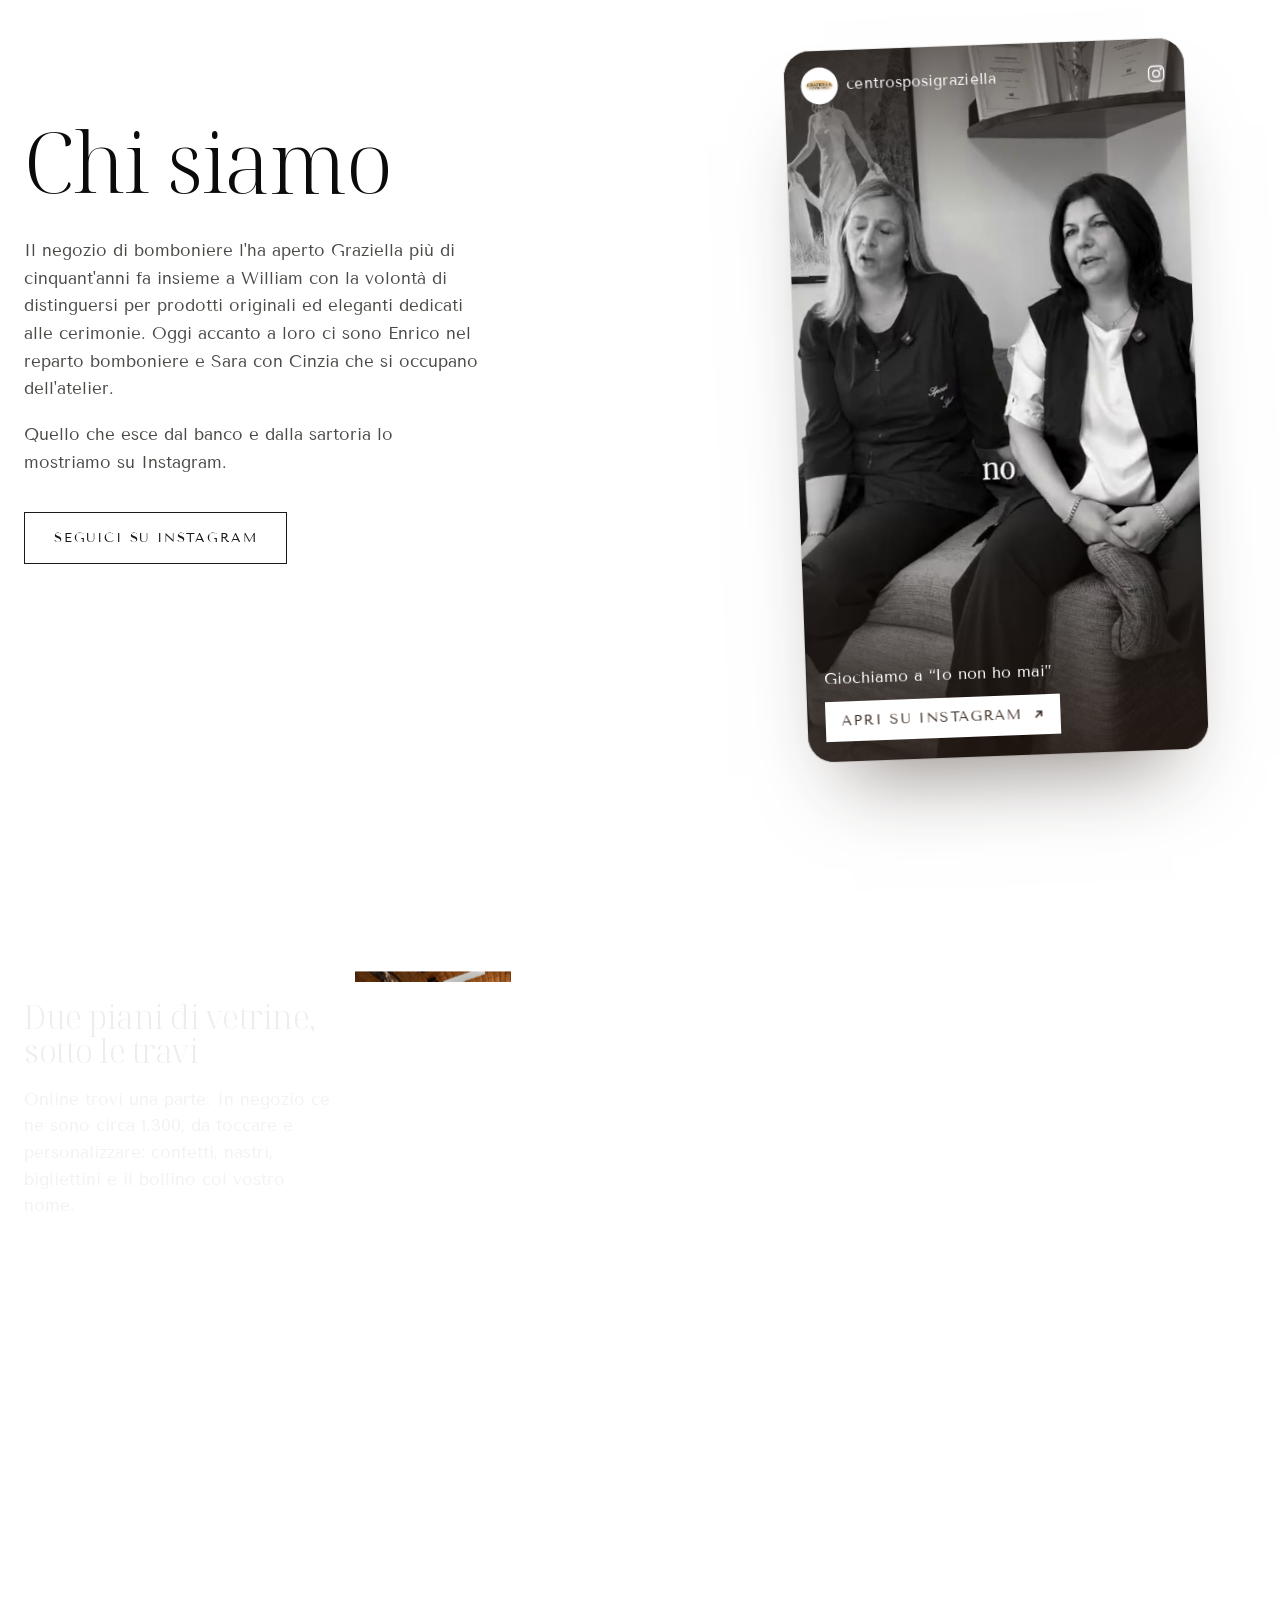
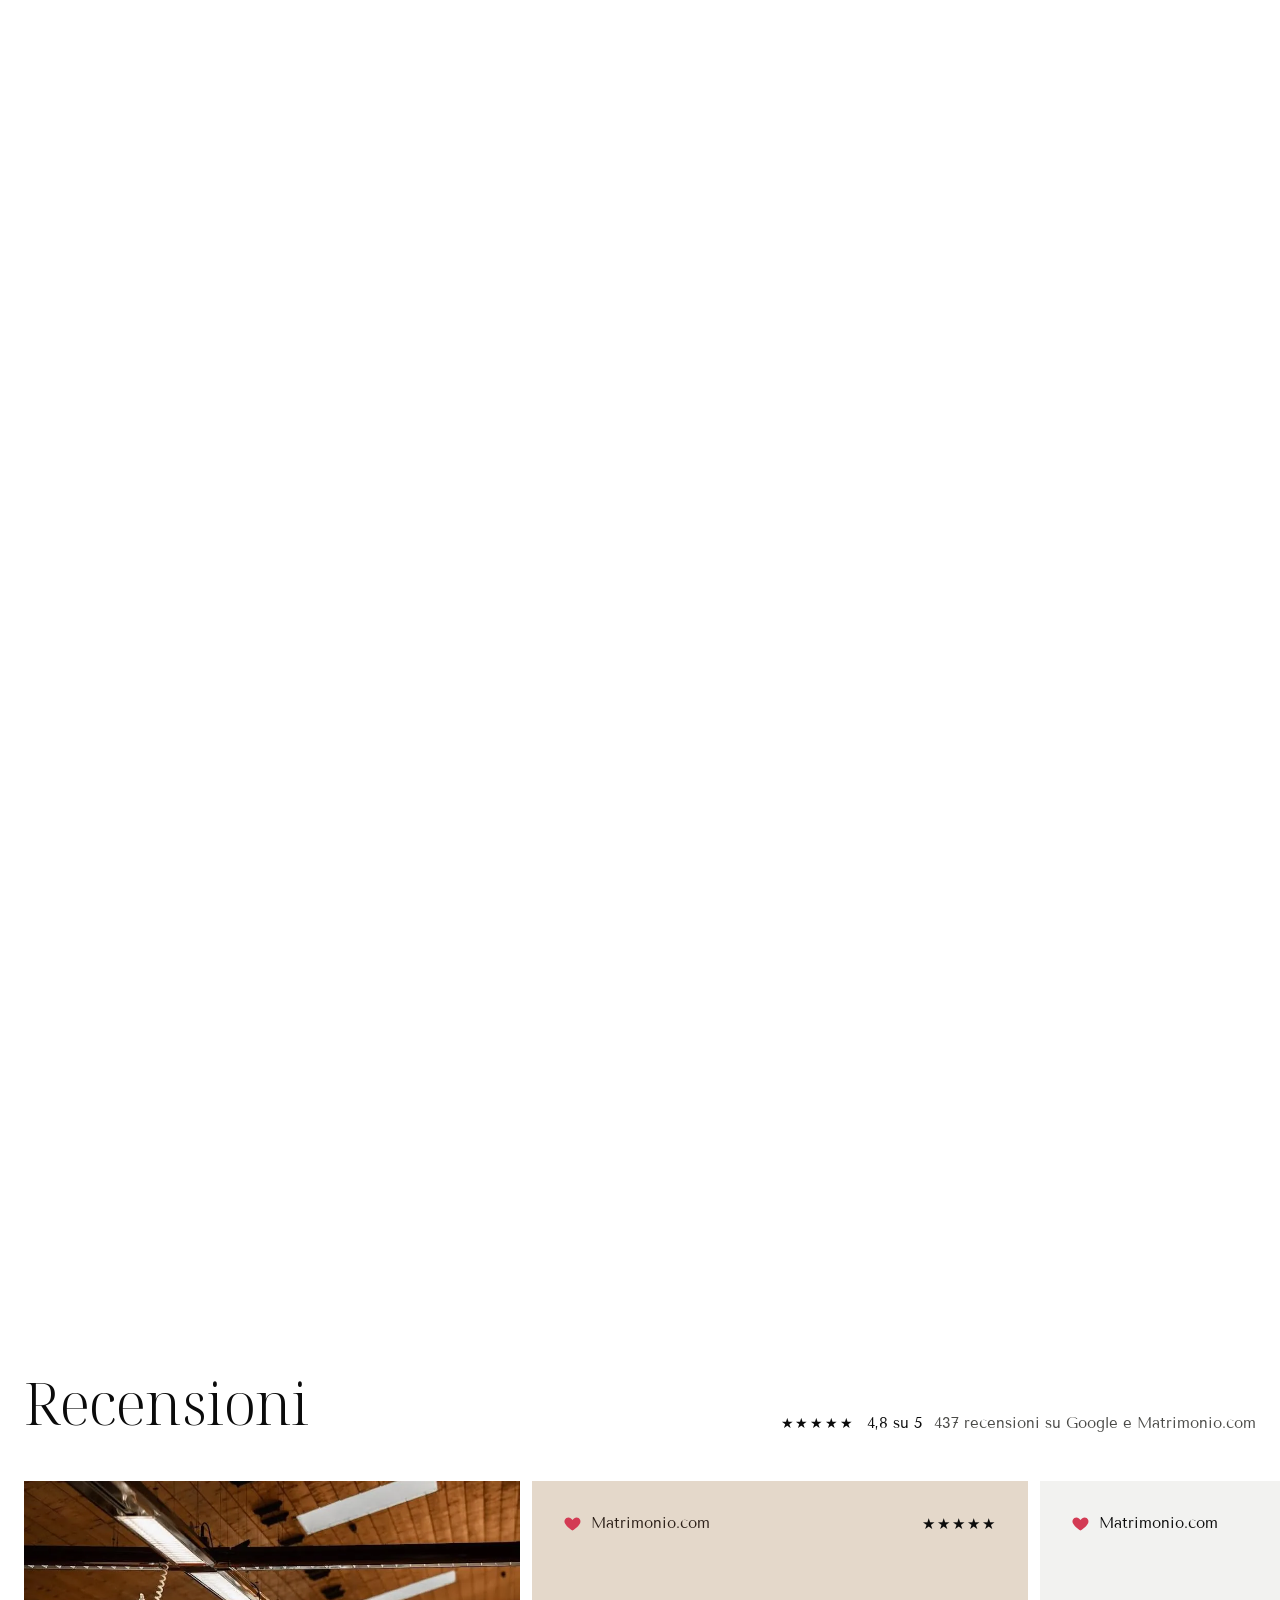
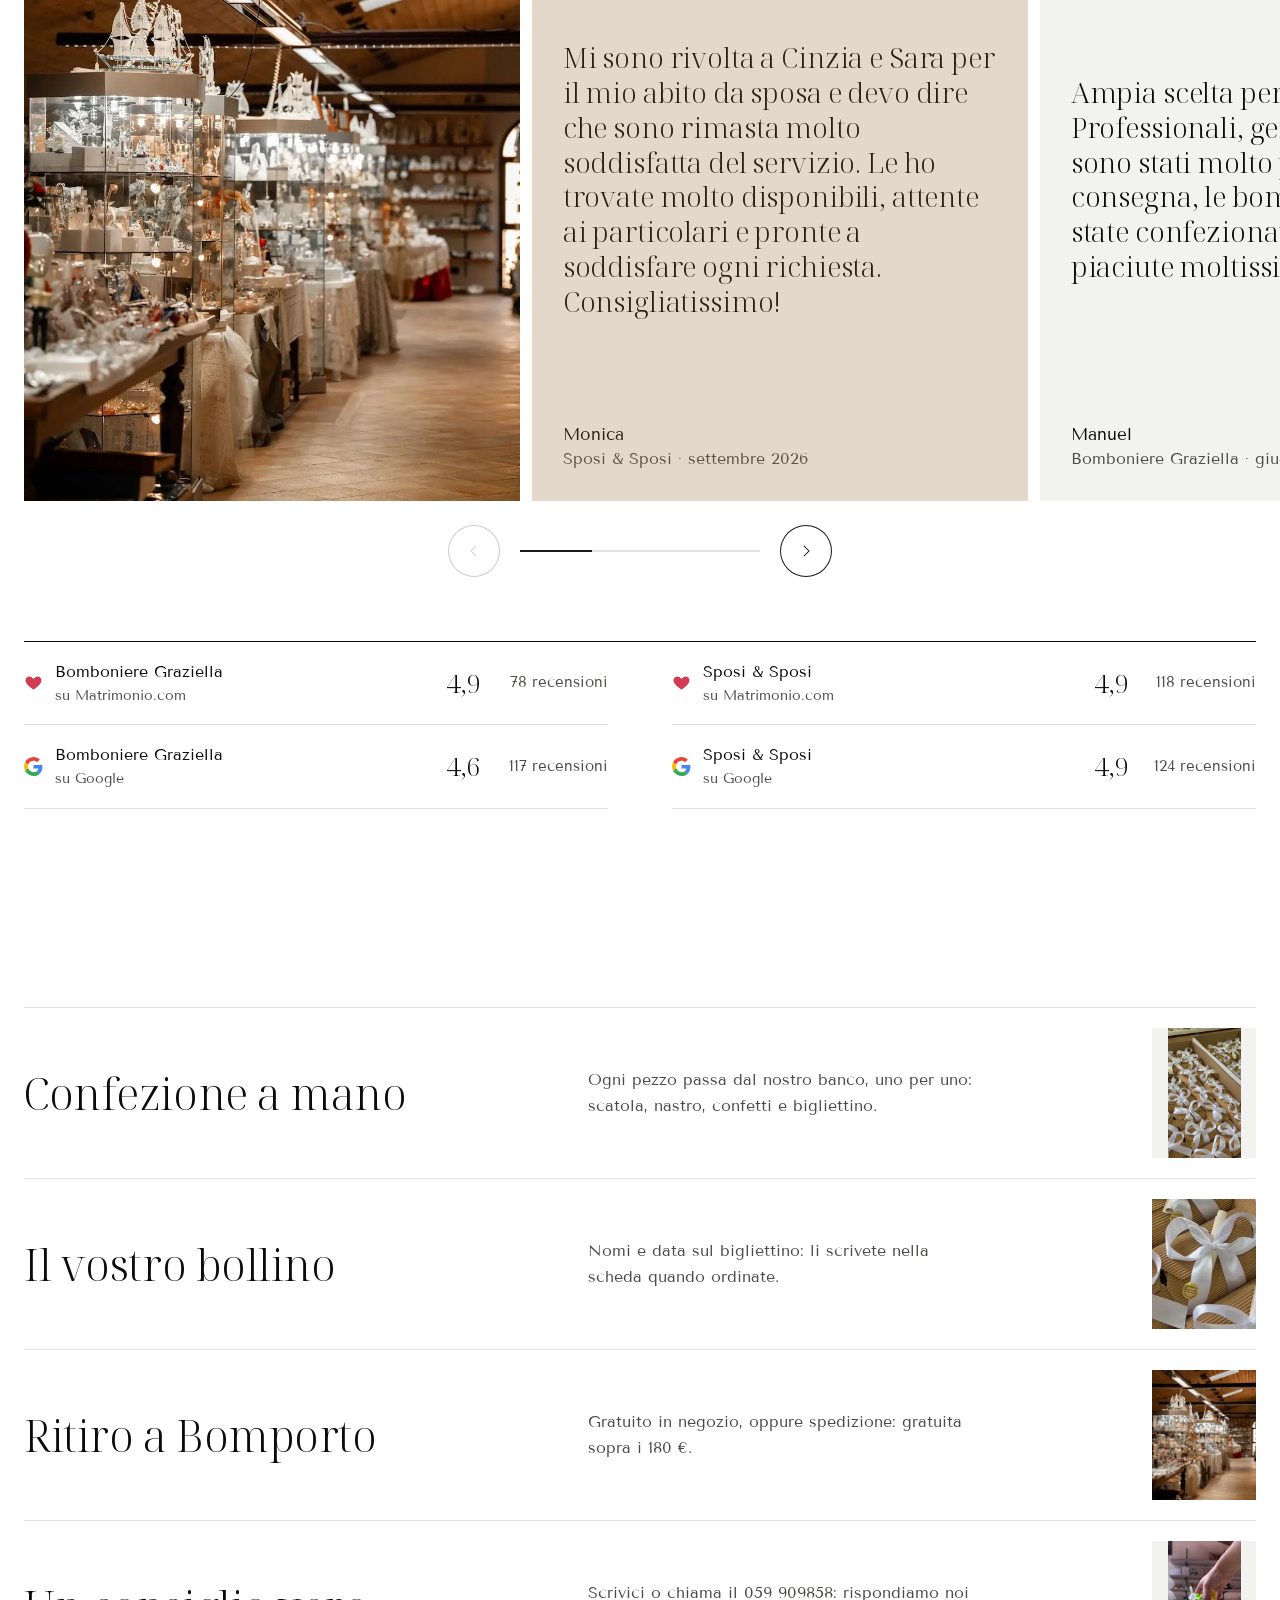
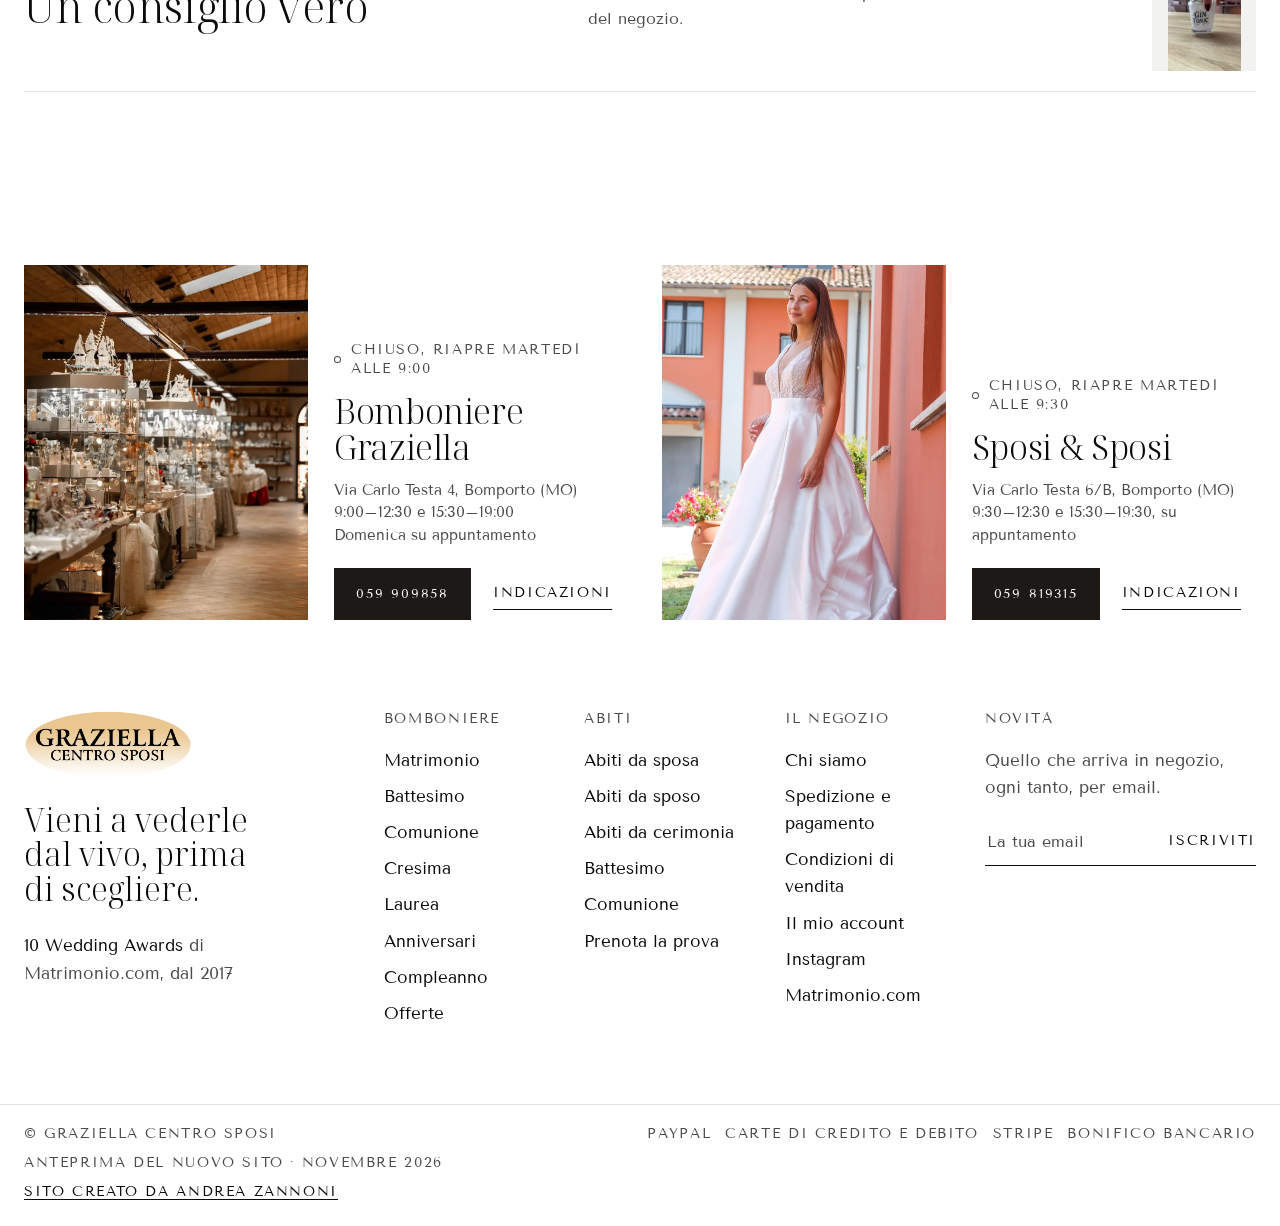
==== commit 381b4ff9: "Prova: cambio pagina a libro (047R), visibile solo con ?prova=1 Co-Authored-By: Claude Opus 5.5 <nor" ====
--- a/index.html
+++ b/index.html
@@ -3,6 +3,7 @@
 <head>
 <meta charset="utf-8">
 <meta name="robots" content="noindex, nofollow">
+<script>try{var q=location.search;if(/[?&]prova=1/.test(q))localStorage.setItem("graziella-prova","1");if(/[?&]prova=0/.test(q))localStorage.removeItem("graziella-prova");if(localStorage.getItem("graziella-prova")==="1"&&"onpagereveal" in window){document.documentElement.classList.add("libro");document.write('<link rel="stylesheet" href="assets/css/cambio-pagina.css">')}}catch(e){}</script>
 <meta name="viewport" content="width=device-width, initial-scale=1">
 <link rel="icon" href="assets/img/logo-graziella.png">
 <script>try{if(sessionStorage.getItem("graziella-passaggio")==="1"){document.documentElement.classList.add("in-passaggio");setTimeout(function(){document.documentElement.classList.remove("in-passaggio")},2500)}}catch(e){}</script>
--- a/assets/css/cambio-pagina.css
+++ b/assets/css/cambio-pagina.css
@@ -0,0 +1,18 @@
+/* Cambio pagina a libro ("047R" di UberDesigner): un foglio color carta si apre dalla linea centrale sopra la pagina vecchia,
+   poi la pagina nuova si apre dal centro sopra il foglio. Stessa molla della pila degli abiti (massa 1, rigidità 170, smorzamento 21).
+   Usa le View Transitions tra documenti (Chrome 126+, Safari 18.2+); dove non ci sono resta il sipario. */
+@view-transition { navigation: auto; }
+@property --vt-buco { syntax: '<percentage>'; inherits: false; initial-value: 0%; }
+html.libro::view-transition { background: #FFFFFF; }
+html.libro::view-transition-group(root) { animation-duration: 1.3s; }
+html.libro::view-transition-old(root) {
+  animation: vt-buco 1000ms linear(0, 0.0167, 0.0687, 0.1231, 0.2077, 0.2759, 0.3684, 0.4364, 0.5227, 0.5831, 0.6567, 0.7064, 0.7652, 0.8038, 0.8482, 0.8767, 0.9087, 0.9287, 0.9507, 0.964, 0.9782, 0.9866, 0.9951, 0.9999, 1.0046, 1.007, 1.0086, 1.0099, 1.0103, 1.0104, 1.0101, 1.0095, 1.0089, 1.0079, 1.0072, 1.0063, 1.0056, 1.0047, 1.0041, 1.0033, 1.0028, 1.0023, 1.0019, 1.0014, 1.0012, 1.0009, 1.0007, 1.0004, 1) both;
+  -webkit-mask-image: linear-gradient(90deg, #000 calc(50% - var(--vt-buco)), transparent calc(50% - var(--vt-buco)), transparent calc(50% + var(--vt-buco)), #000 calc(50% + var(--vt-buco)));
+  mask-image: linear-gradient(90deg, #000 calc(50% - var(--vt-buco)), transparent calc(50% - var(--vt-buco)), transparent calc(50% + var(--vt-buco)), #000 calc(50% + var(--vt-buco)));
+}
+html.libro::view-transition-new(root) { animation: vt-pagina 1000ms linear(0, 0.0167, 0.0687, 0.1231, 0.2077, 0.2759, 0.3684, 0.4364, 0.5227, 0.5831, 0.6567, 0.7064, 0.7652, 0.8038, 0.8482, 0.8767, 0.9087, 0.9287, 0.9507, 0.964, 0.9782, 0.9866, 0.9951, 0.9999, 1.0046, 1.007, 1.0086, 1.0099, 1.0103, 1.0104, 1.0101, 1.0095, 1.0089, 1.0079, 1.0072, 1.0063, 1.0056, 1.0047, 1.0041, 1.0033, 1.0028, 1.0023, 1.0019, 1.0014, 1.0012, 1.0009, 1.0007, 1.0004, 1) 240ms both; }
+@keyframes vt-buco { from { --vt-buco: 0%; } to { --vt-buco: 51%; } }
+@keyframes vt-pagina { from { clip-path: inset(0 50% 0 50%); } to { clip-path: inset(0 -1% 0 -1%); } }
+@media (prefers-reduced-motion: reduce) {
+  html.libro::view-transition-old(root), html.libro::view-transition-new(root) { animation: none; }
+}
--- a/assets/css/negozio.css
+++ b/assets/css/negozio.css
@@ -461,6 +461,8 @@
 .foot__premio { display: inline-block; margin-top: 26px; color: var(--graphite); }
 .foot__premio b { font-weight: 400; color: var(--ink); }
 .foot__bottom { display: flex; justify-content: space-between; align-items: center; gap: 10px 24px; flex-wrap: wrap; padding-top: 20px; padding-bottom: 24px; border-top: 1px solid var(--hair); color: var(--graphite); }
+.foot__firma { flex-basis: 100%; color: var(--ink); text-decoration: underline; text-underline-offset: 3px; text-decoration-thickness: 1px; }
+@media (hover: hover) and (pointer: fine) { .foot__firma:hover { text-decoration-thickness: 2px; } }
 .foot .pagamenti { gap: 0 14px; }
 .foot .pagamenti span { height: auto; padding: 0; border: 0; color: inherit; font-size: inherit; letter-spacing: inherit; }
 @media (max-width: 1100px) { .foot__corpo { grid-template-columns: repeat(3, minmax(0, 1fr)); } .foot__intro, .foot__lettera { grid-column: 1 / -1; } }
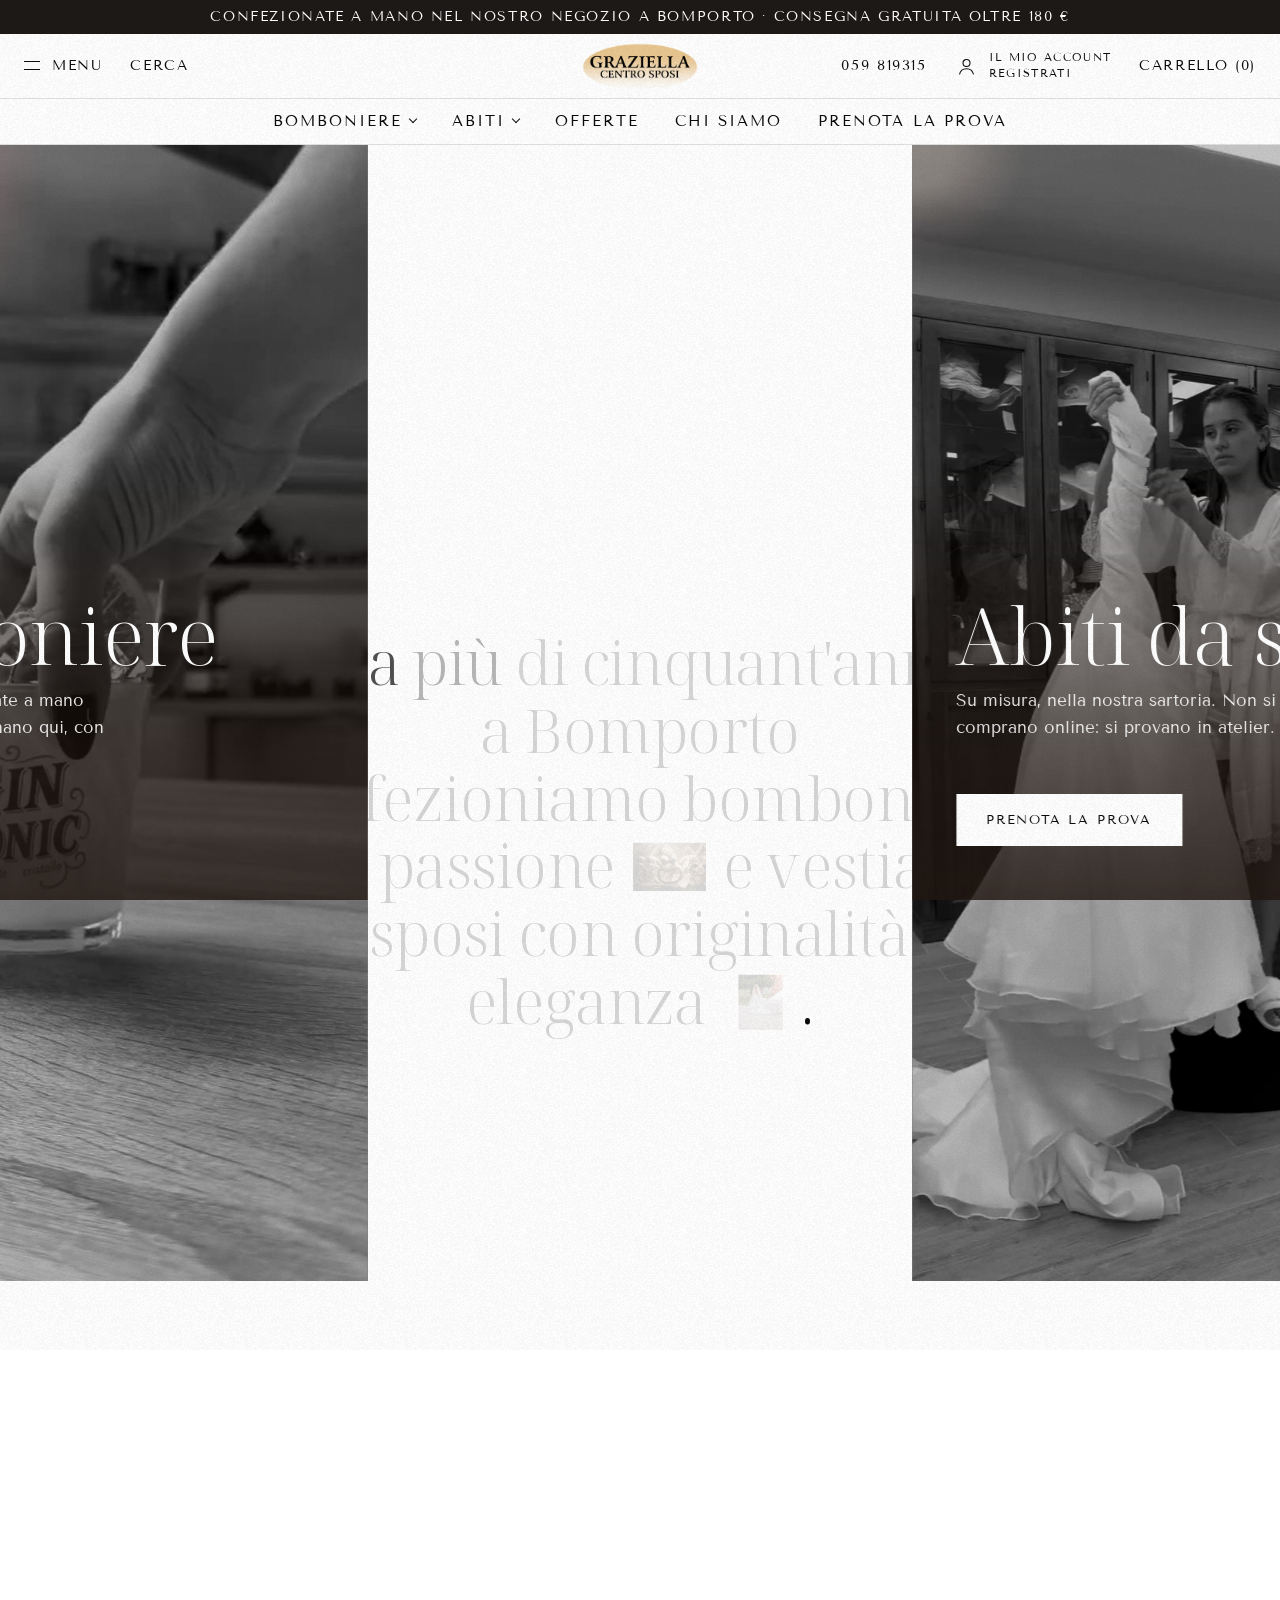
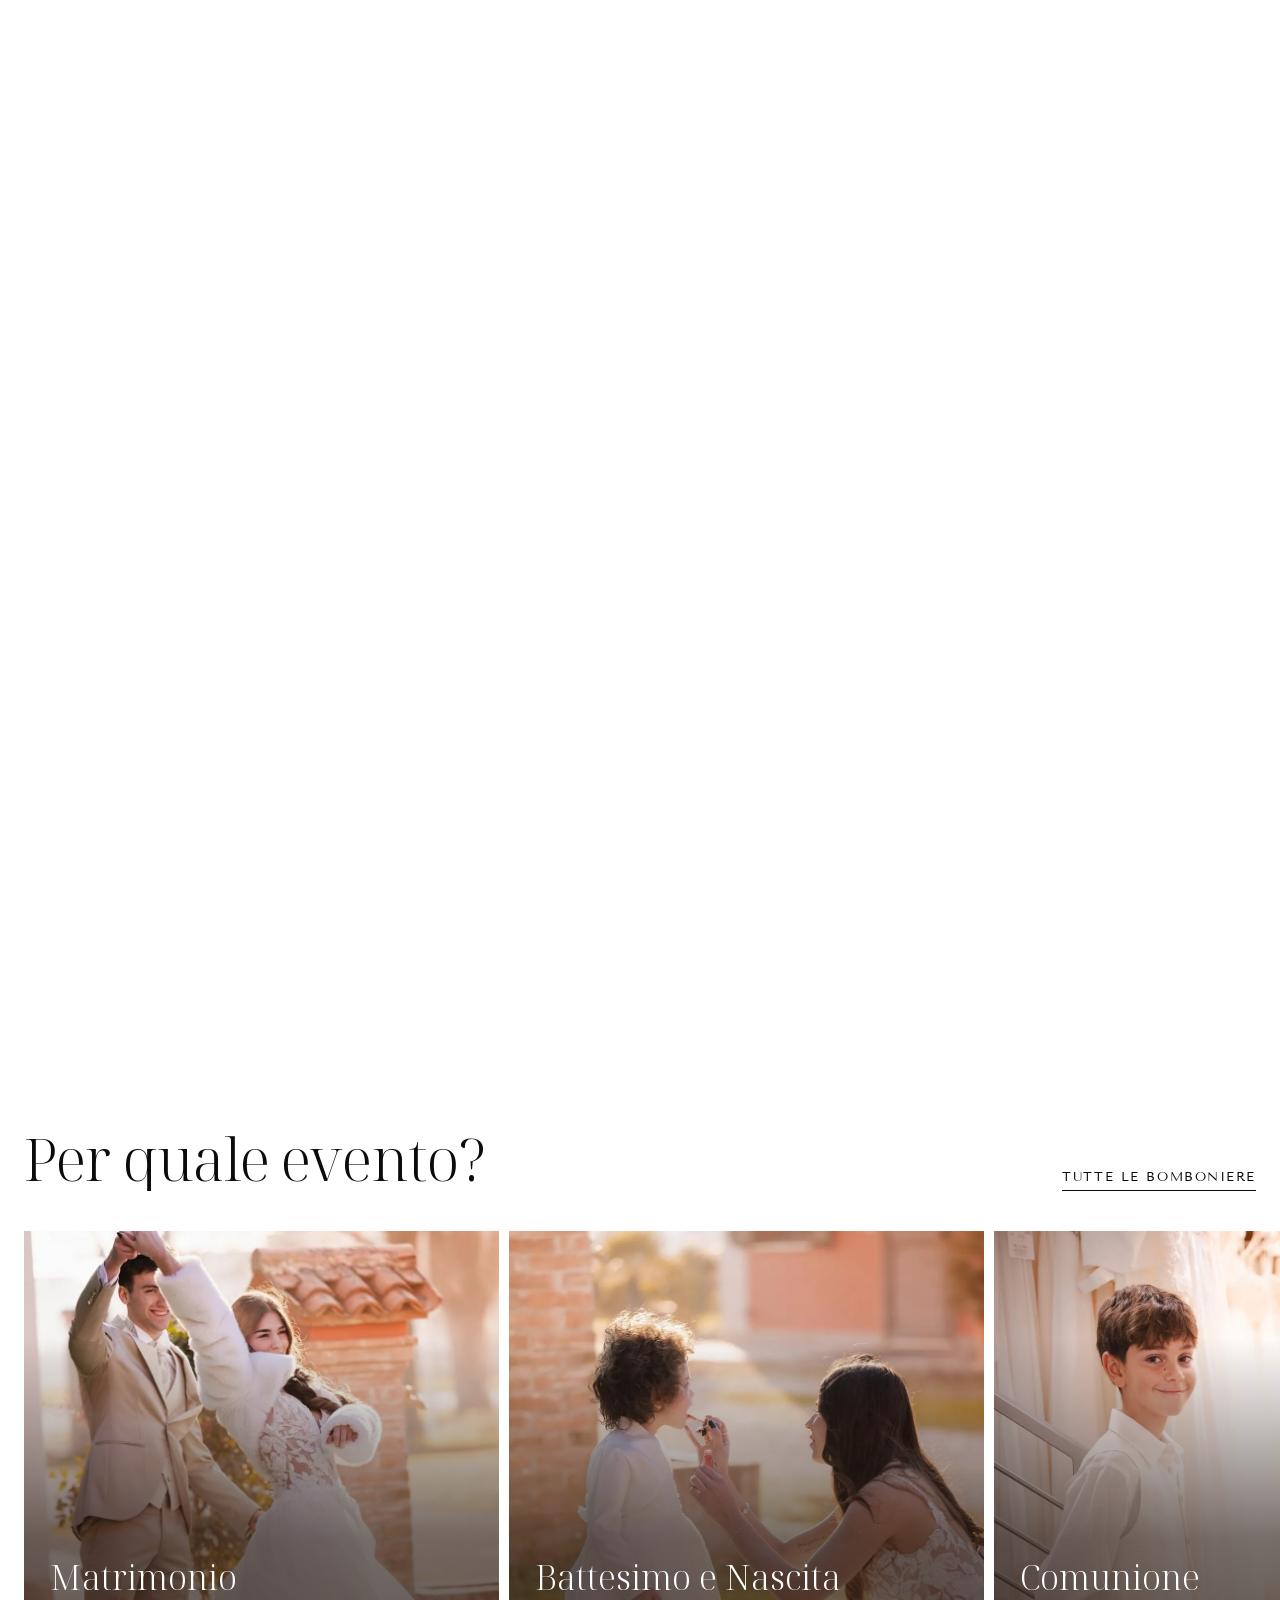
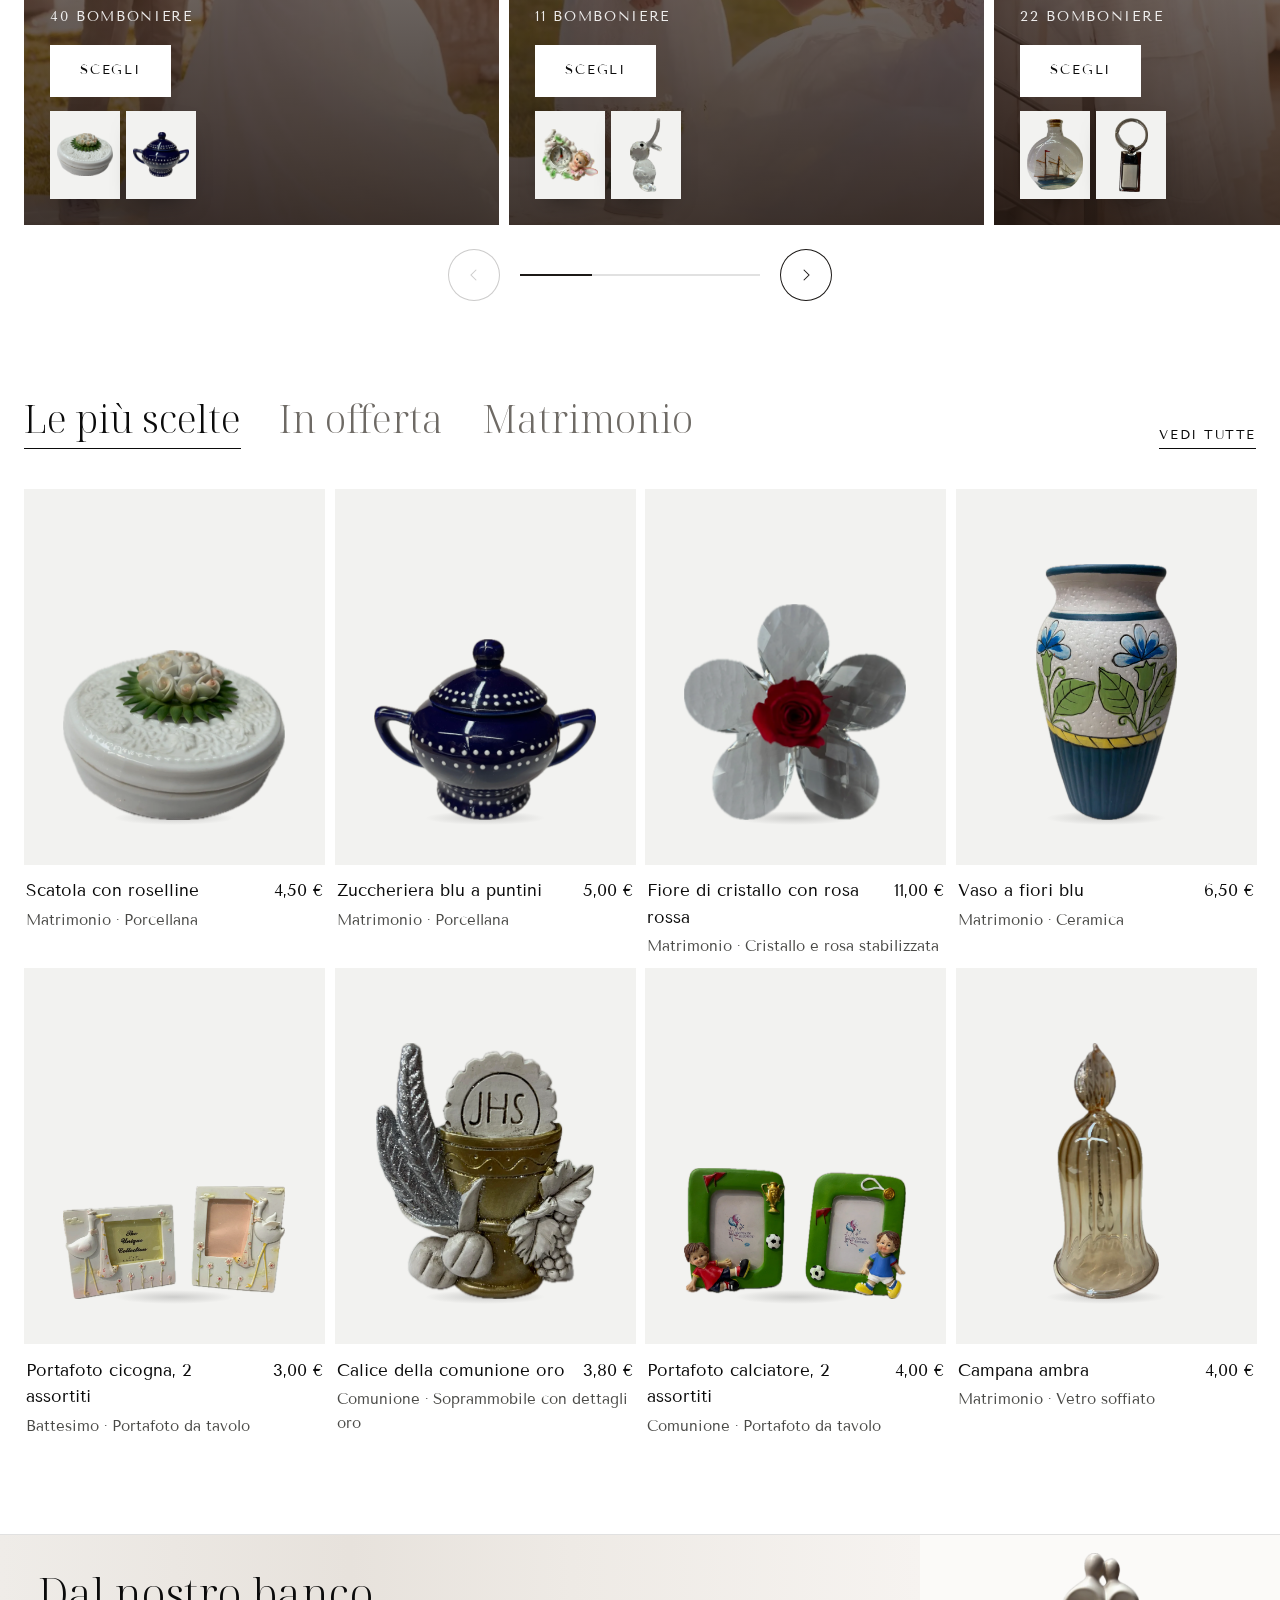
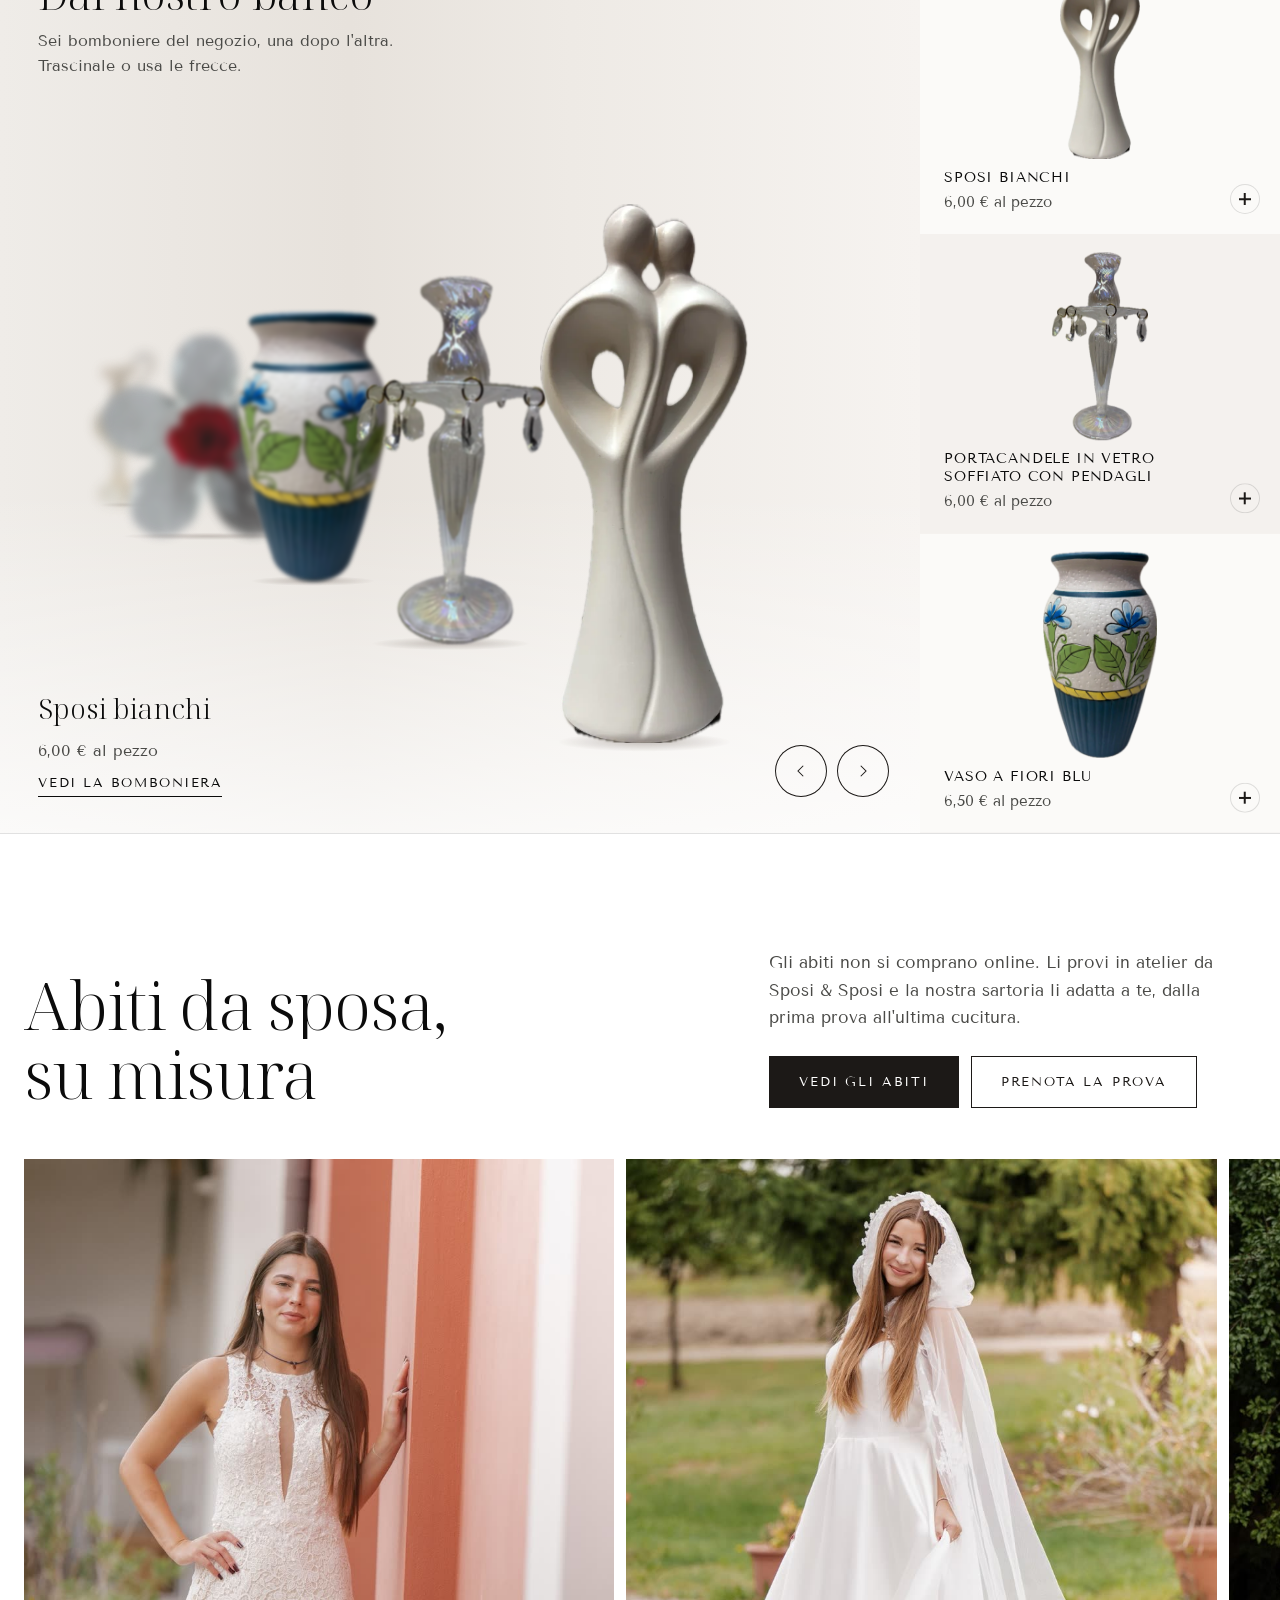
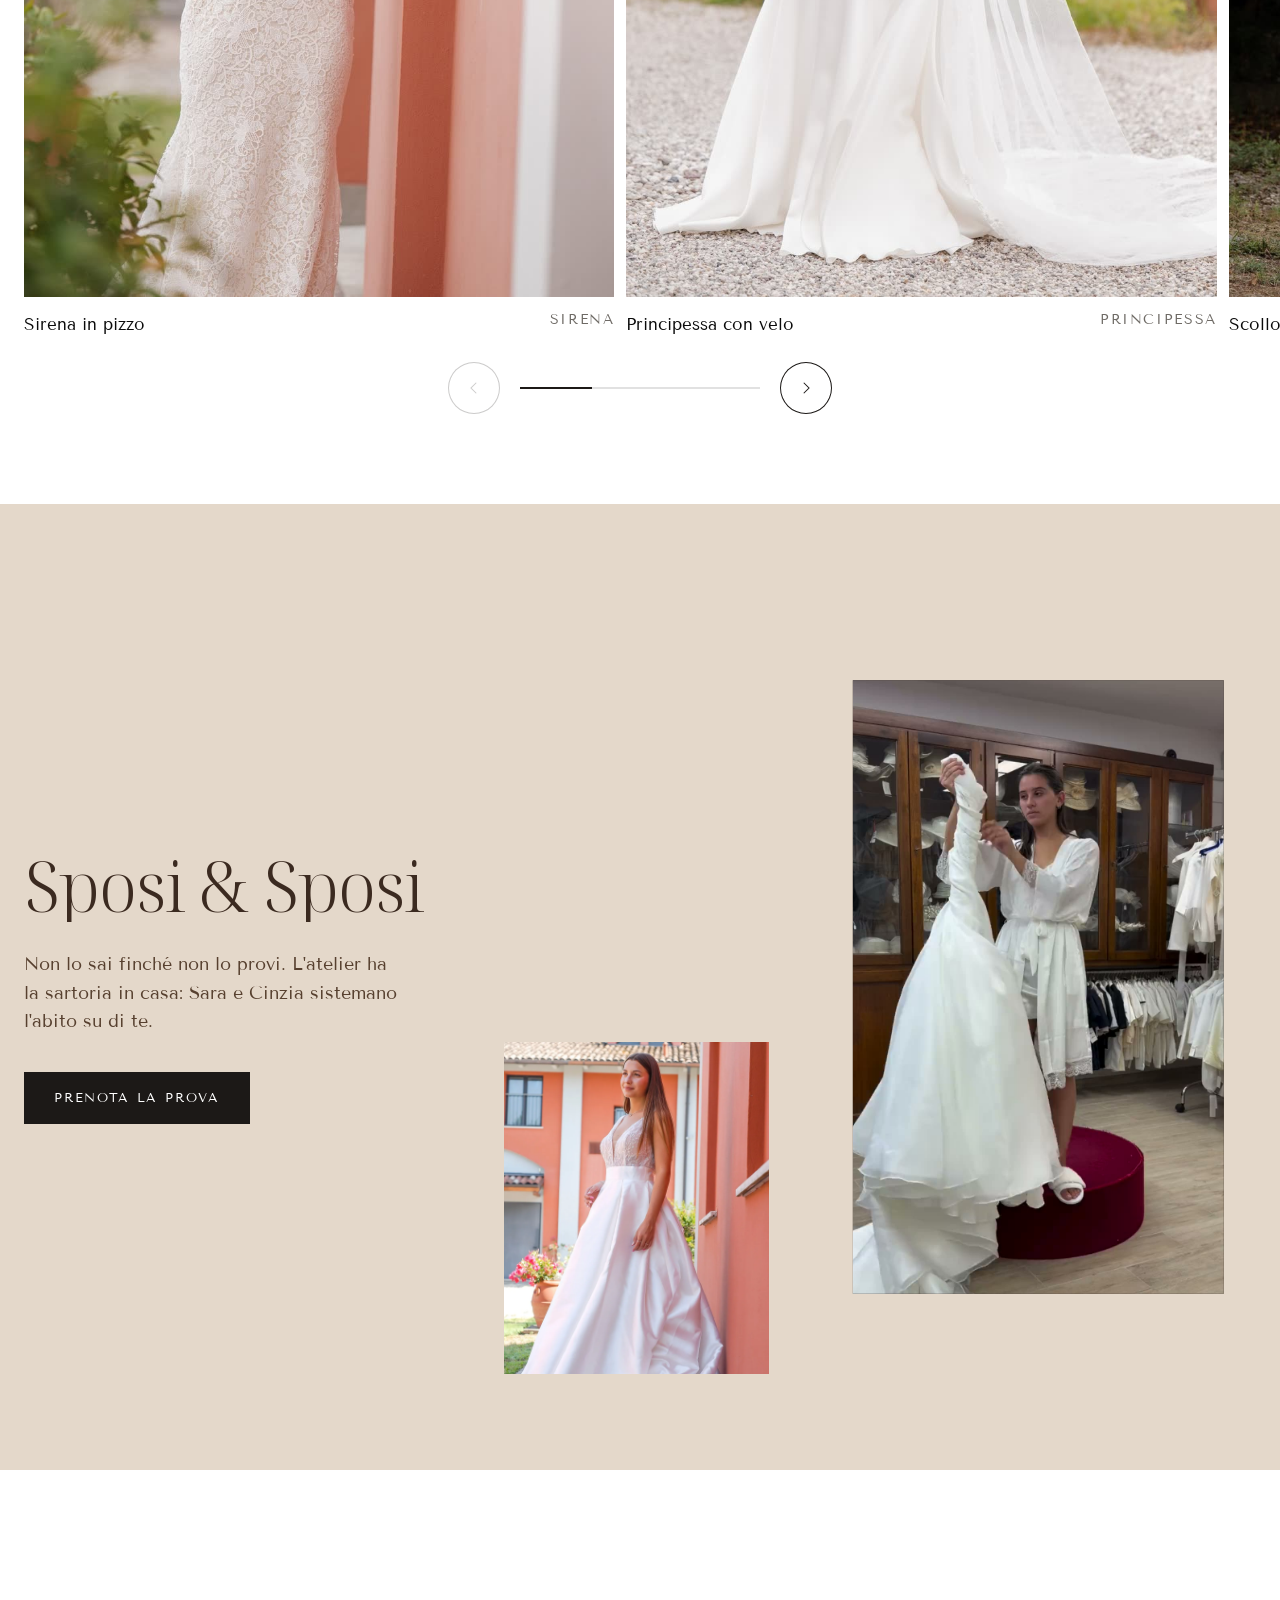
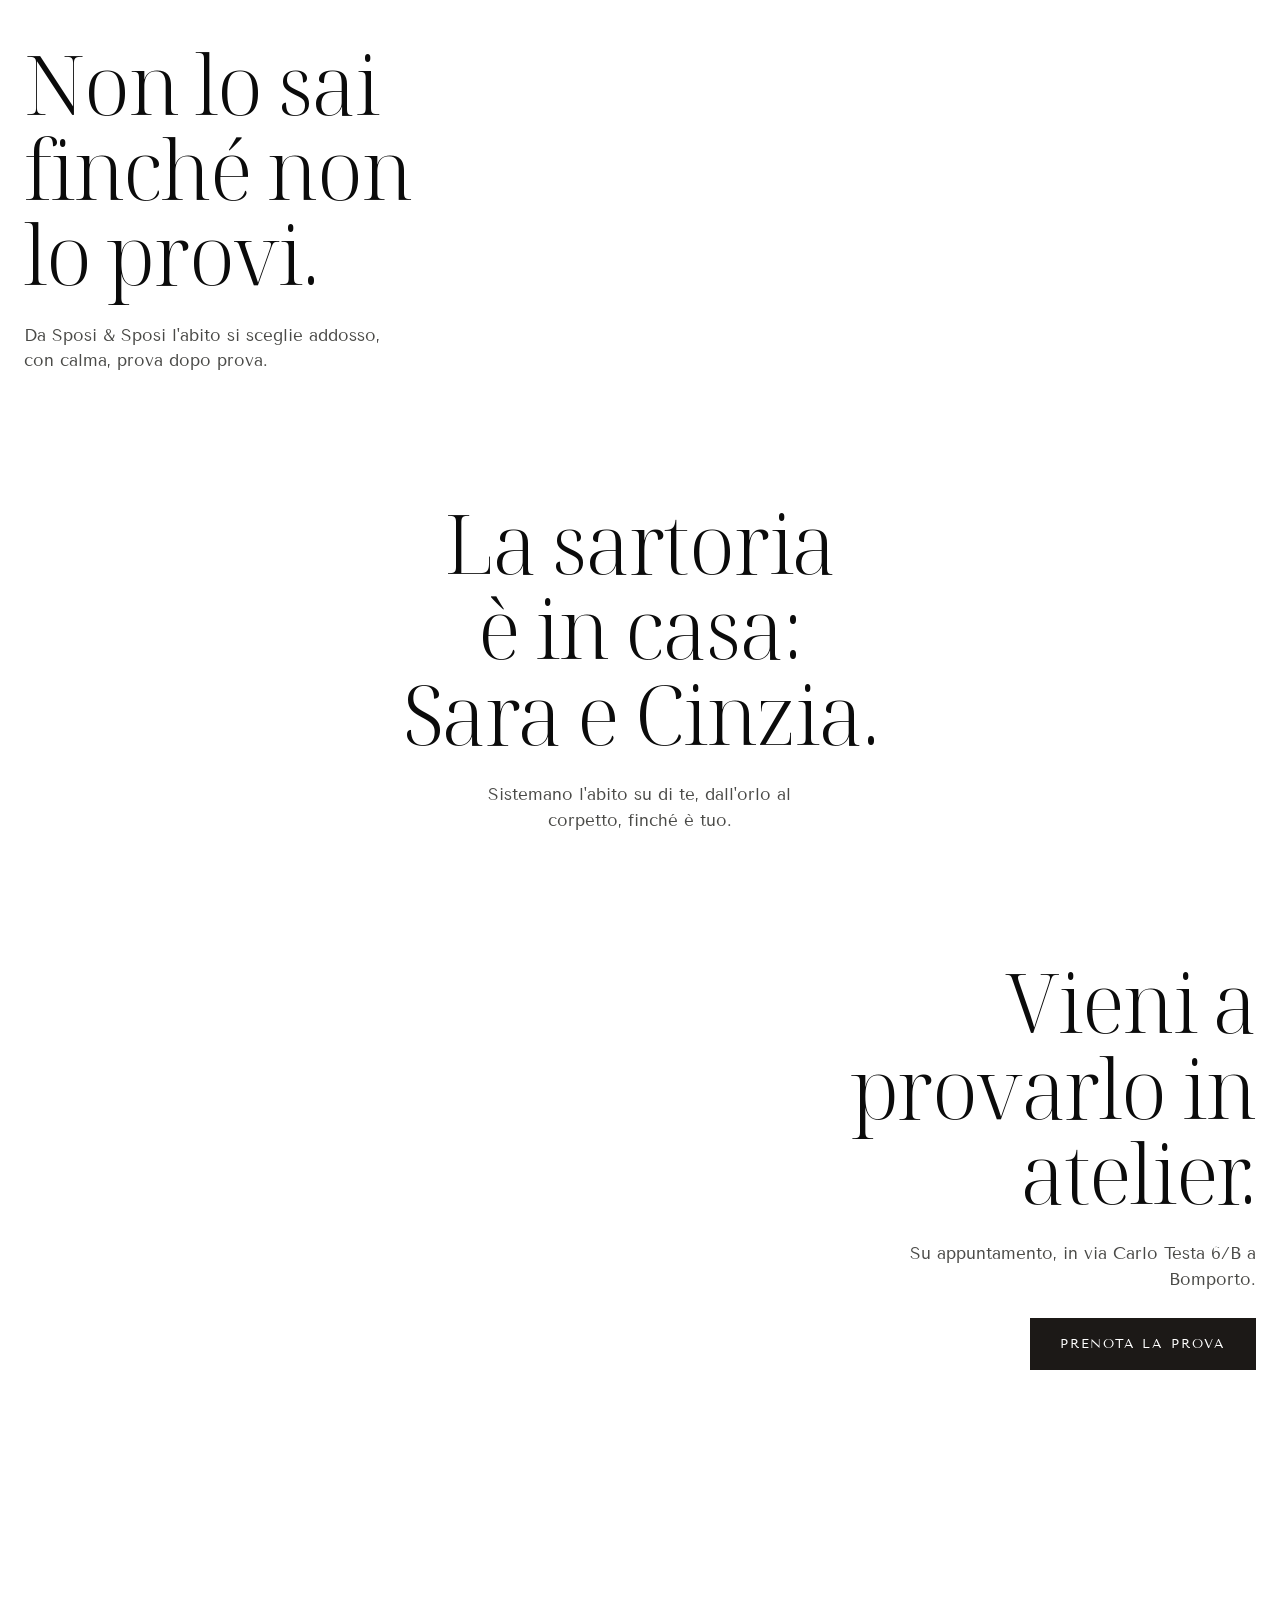
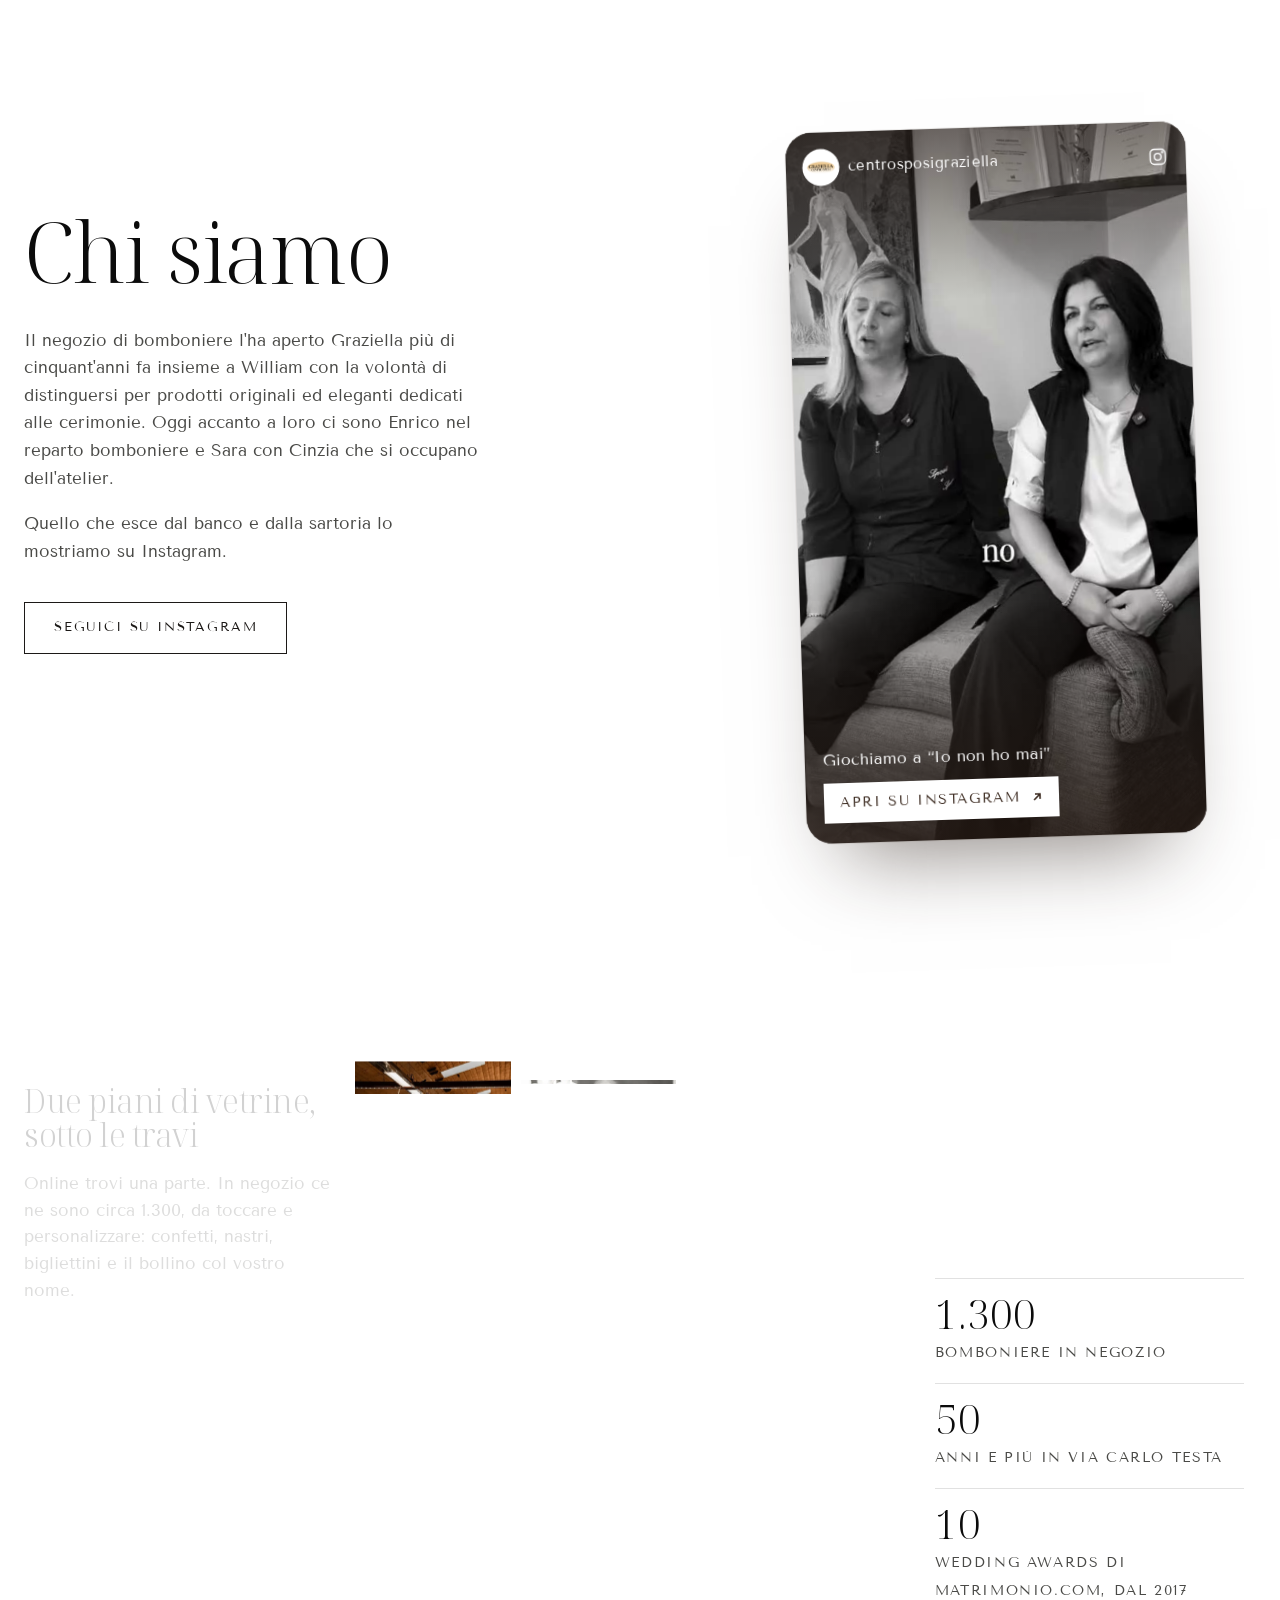
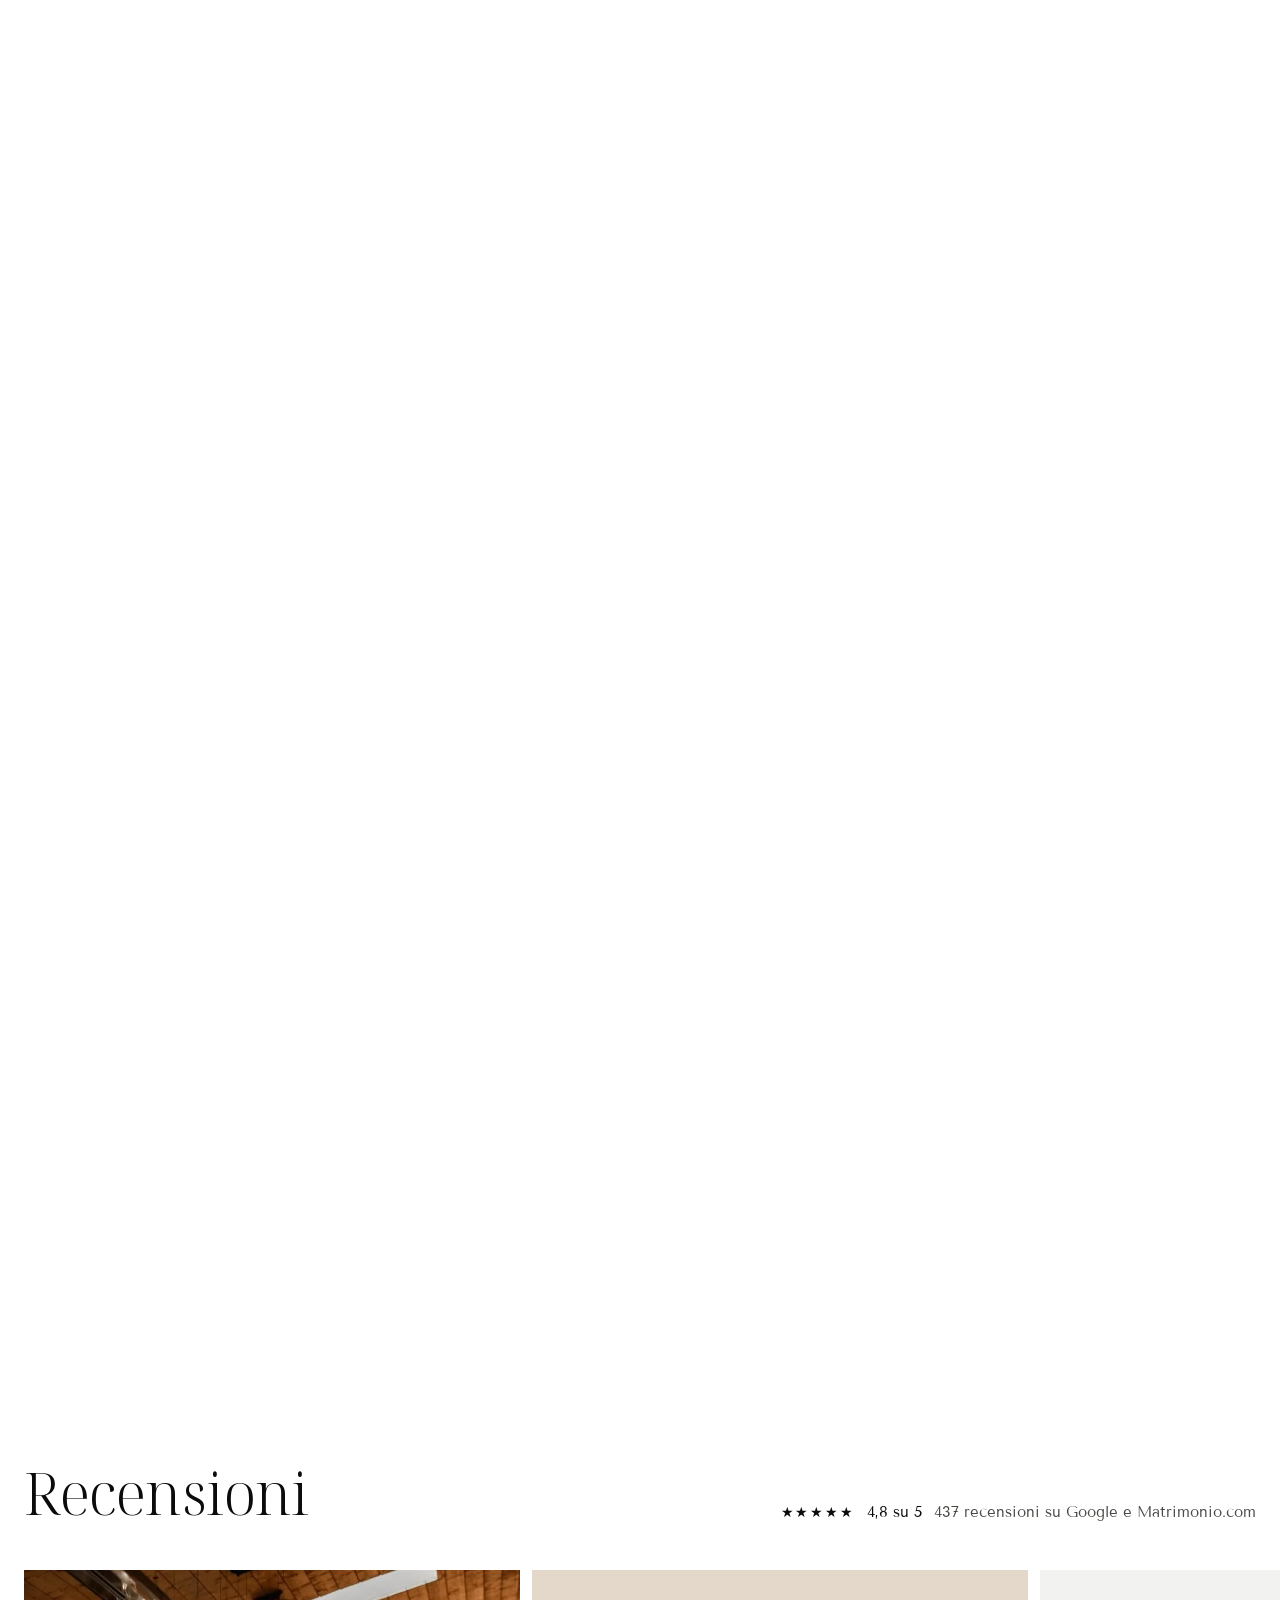
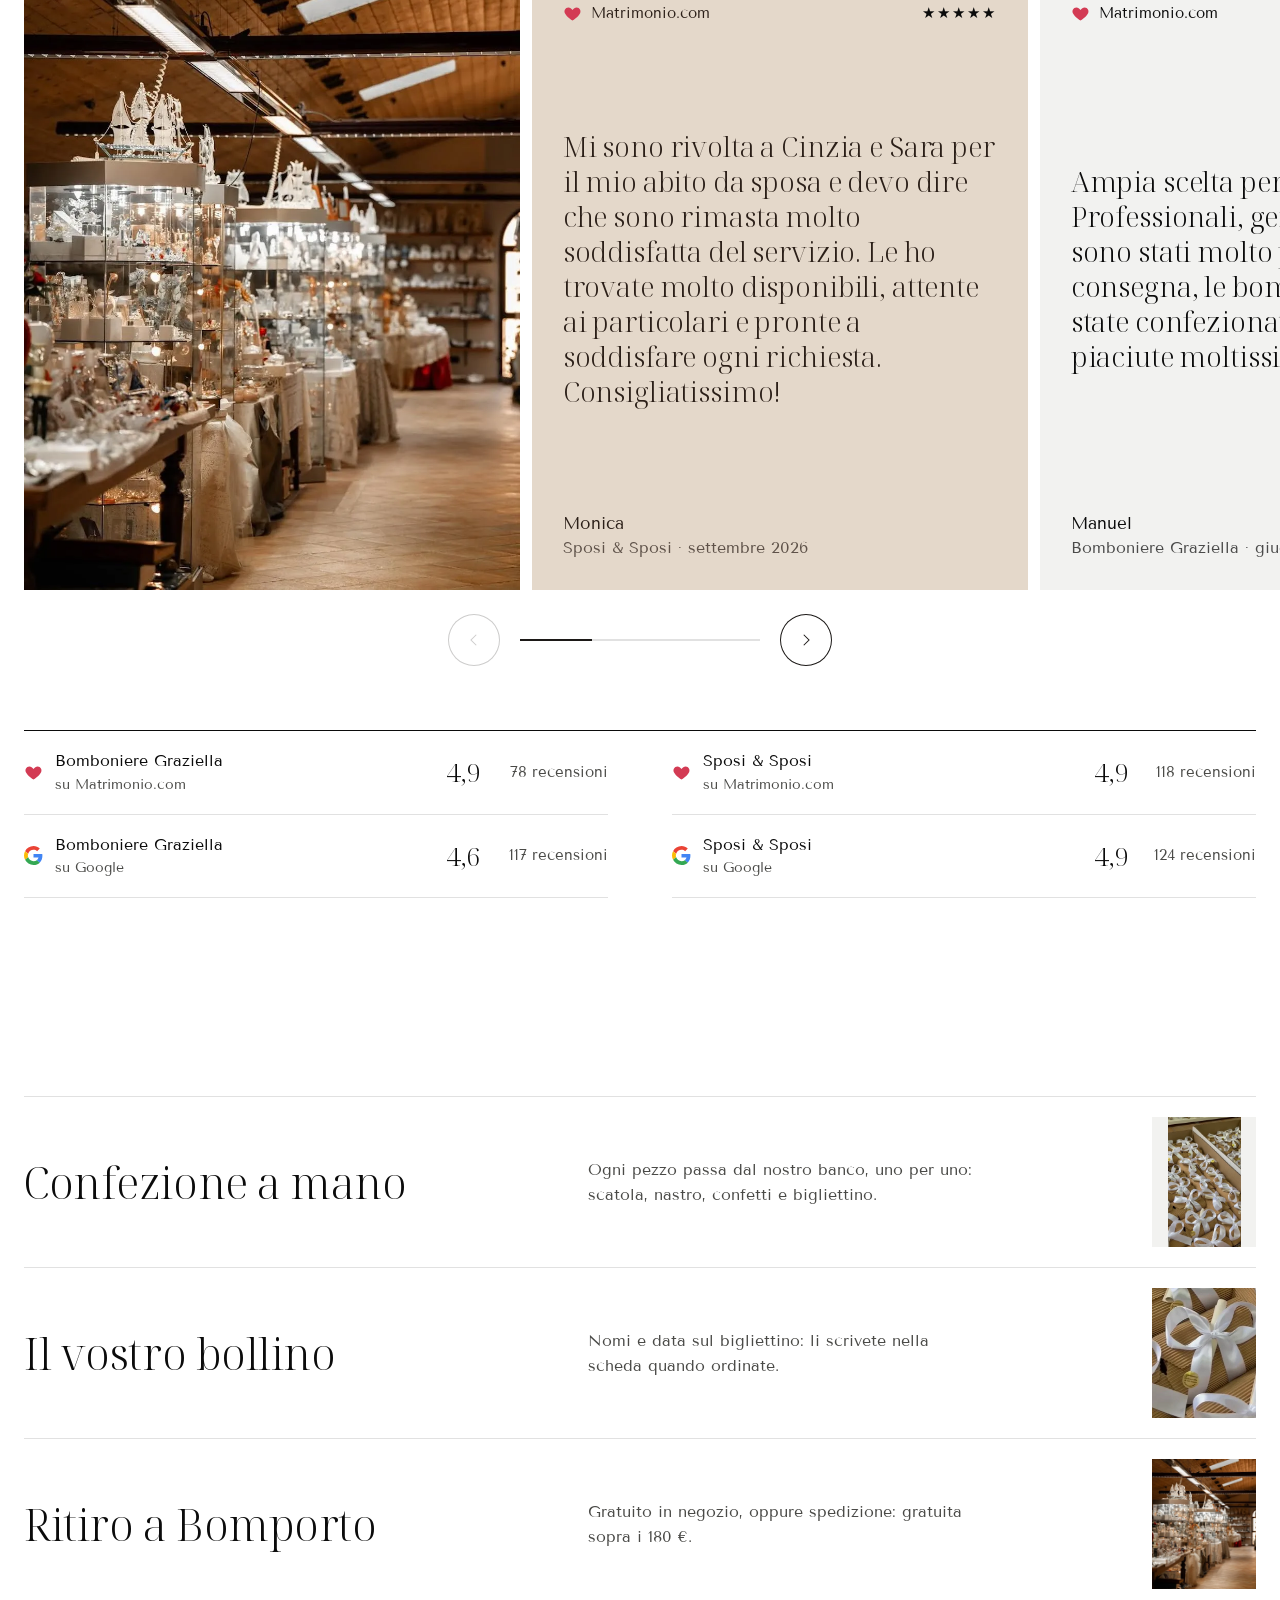
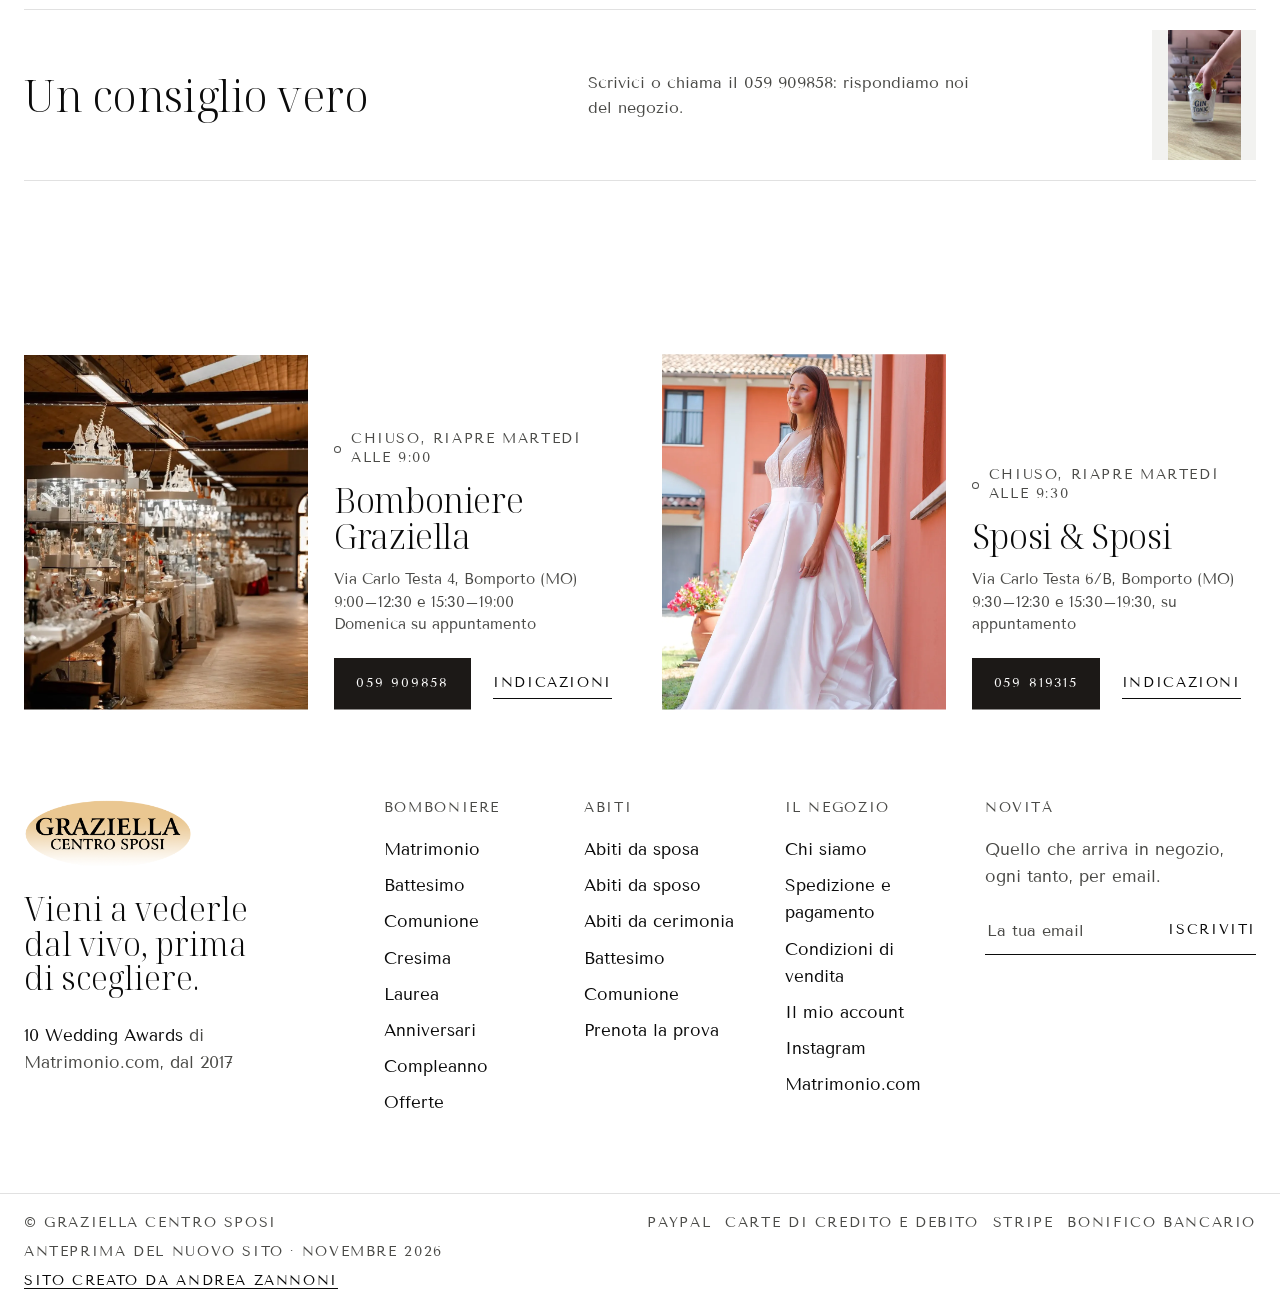
==== commit 022f9539: "Prova home futuristica (?prova=1): abiti che salgono nel mosaico, frasi dell'atelier con foto e vide" ====
--- a/index.html
+++ b/index.html
@@ -3,7 +3,7 @@
 <head>
 <meta charset="utf-8">
 <meta name="robots" content="noindex, nofollow">
-<script>try{var q=location.search;if(/[?&]prova=1/.test(q))localStorage.setItem("graziella-prova","1");if(/[?&]prova=0/.test(q))localStorage.removeItem("graziella-prova");if(localStorage.getItem("graziella-prova")==="1"&&"onpagereveal" in window){document.documentElement.classList.add("libro");document.write('<link rel="stylesheet" href="assets/css/cambio-pagina.css">')}}catch(e){}</script>
+<script>try{var q=location.search;if(/[?&]prova=1/.test(q))localStorage.setItem("graziella-prova","1");if(/[?&]prova=0/.test(q))localStorage.removeItem("graziella-prova");if(localStorage.getItem("graziella-prova")==="1"){document.documentElement.classList.add("nuovo")}if(localStorage.getItem("graziella-prova")==="1"&&"onpagereveal" in window){document.documentElement.classList.add("libro");document.write('<link rel="stylesheet" href="assets/css/cambio-pagina.css">')}}catch(e){}</script>
 <meta name="viewport" content="width=device-width, initial-scale=1">
 <link rel="icon" href="assets/img/logo-graziella.png">
 <script>try{if(sessionStorage.getItem("graziella-passaggio")==="1"){document.documentElement.classList.add("in-passaggio");setTimeout(function(){document.documentElement.classList.remove("in-passaggio")},2500)}}catch(e){}</script>
@@ -319,6 +319,48 @@
   .sf__card-testo p { font-size: 13px; }
   .sf__piu { right: 12px; bottom: 14px; width: 26px; height: 26px; }
 }
+
+/* ---- Prova (?prova=1): sezioni nuove al posto di Abiti in home e Atelier ---- */
+.solo-nuovo { display: none; }
+html.nuovo .solo-nuovo { display: block; }
+html.nuovo #abiti-home, html.nuovo #atelier { display: none; }
+/* Salita degli abiti (Gallery Rise di HorizonX): tessere 4:5, così le foto restano intere */
+.salita { position: relative; height: calc(100svh + 110vh); background: var(--paper); }
+.sl-palco { position: sticky; top: 0; height: 100svh; display: grid; grid-template-rows: auto minmax(0, 1fr); padding: calc(var(--head) + var(--bar) + 18px) var(--gut) 22px; overflow: hidden; }
+.sl-testa { max-width: var(--max); width: 100%; margin: 0 auto 18px; display: grid; grid-template-columns: minmax(0, 7fr) minmax(0, 5fr); gap: 16px clamp(32px, 5vw, 80px); align-items: end; }
+.sl-testa .h-xl { font-size: clamp(40px, 4.4vw, 70px); }
+.sl-testa p { margin: 0 0 18px; }
+.sl-griglia { --g: 12px; --cw: min(calc((100vw - 2 * var(--gut) - 7 * var(--g)) / 8), calc((100svh - var(--head) - var(--bar) - 250px - 2 * var(--g)) / 3.75)); display: grid; grid-template-columns: repeat(8, var(--cw)); grid-auto-rows: calc(var(--cw) * 1.25); gap: var(--g); justify-content: center; align-content: center; }
+.sl-item { grid-area: var(--pos); position: relative; overflow: hidden; background: var(--mist); will-change: transform; }
+.sl-item img { position: absolute; inset: 0; width: 100%; height: 100%; object-fit: cover; }
+@media (hover: hover) and (pointer: fine) { .sl-item img { transition: transform .9s var(--ease); } .sl-item:hover img { transform: scale(1.04); } }
+/* Parole dell'atelier (Type Reveal di HorizonX): la foto si apre tra le parole, a sipario, senza inclinazioni */
+.parole { background: var(--paper); padding: 12vh var(--gut) 14vh; display: flex; flex-direction: column; overflow: hidden; }
+html.nuovo .parole { display: flex; }
+.tr-blocco { --open: 0; max-width: min(90%, 1100px); padding: 7vh 0; }
+.tr-blocco[data-align='center'] { align-self: center; text-align: center; }
+.tr-blocco[data-align='right'] { align-self: flex-end; text-align: right; }
+.tr-tipo { margin: 0; font-family: var(--font-titoli); font-weight: var(--peso-titoli); font-size: clamp(44px, 6.4vw, 104px); line-height: 1.04; letter-spacing: -.015em; color: var(--ink); }
+.tr-slot { display: inline-grid; grid-template-columns: min-content; vertical-align: top; padding-top: calc(var(--open) * 22px); gap: calc(var(--open) * 22px); }
+.tr-blocco[data-align='center'] .tr-slot { justify-items: center; }
+.tr-blocco[data-align='right'] .tr-slot { justify-items: end; }
+.tr-cornice { display: block; position: relative; width: calc(var(--open) * var(--fw, 0px)); aspect-ratio: var(--r); overflow: hidden; will-change: width; }
+.tr-fill { position: absolute; top: 50%; left: 50%; width: var(--fw, 0px); aspect-ratio: var(--r); height: auto; transform: translate(-50%, -50%); object-fit: cover; display: block; background: var(--mist); }
+.tr-parola { display: inline-block; white-space: nowrap; }
+.tr-corpo { margin: 26px 0 0; max-width: 38ch; font-size: clamp(16px, 1.3vw, 19px); line-height: 1.55; color: var(--graphite); }
+.tr-blocco[data-align='center'] .tr-corpo { margin-left: auto; margin-right: auto; }
+.tr-blocco[data-align='right'] .tr-corpo { margin-left: auto; }
+.tr-blocco .btn { margin-top: 26px; }
+@media (max-width: 900px) {
+  .salita { height: auto; }
+  .sl-palco { position: relative; height: auto; padding: 64px var(--gut) 48px; }
+  .sl-testa { grid-template-columns: 1fr; }
+  .sl-griglia { --cw: auto; grid-template-columns: repeat(3, minmax(0, 1fr)); grid-auto-rows: auto; gap: 8px; }
+  .sl-item { grid-area: auto; aspect-ratio: 4 / 5; }
+  .sl-item:nth-child(n + 16) { display: none; }
+  .tr-blocco { max-width: 100%; padding: 5vh 0; }
+  .tr-tipo { font-size: clamp(38px, 10.5vw, 60px); }
+}
 </style>
 </head>
 <body data-pagina="home">
@@ -424,6 +466,18 @@
     </div>
   </section>
 
+  <section class="salita solo-nuovo" id="salita" aria-labelledby="t-salita">
+    <div class="sl-palco">
+      <div class="sl-testa">
+        <h2 class="h-xl" id="t-salita">Abiti da sposa,<br> su misura</h2>
+        <div><p class="body-l">Gli abiti non si comprano online. Li provi in atelier da Sposi &amp; Sposi e la nostra sartoria li adatta a te, dalla prima prova all'ultima cucitura.</p>
+        <div class="anello__azioni"><a class="btn" href="abiti.html">Vedi gli abiti</a><a class="btn btn--line" href="abiti.html#prova">Prenota la prova</a></div></div>
+      </div>
+      <div class="sl-griglia"><a class="sl-item" href="abiti.html#collezione" style="--pos:1/1" tabindex="-1" aria-hidden="true"><img src="assets/abiti/sirena-pizzo.jpg" alt="" loading="lazy" decoding="async"></a><a class="sl-item" href="abiti.html#collezione" style="--pos:1/3" tabindex="-1" aria-hidden="true"><img src="assets/abiti/principessa-velo.jpg" alt="" loading="lazy" decoding="async"></a><a class="sl-item" href="abiti.html#collezione" style="--pos:1/4" tabindex="-1" aria-hidden="true"><img src="assets/img/prova-sorriso.webp" alt="" loading="lazy" decoding="async"></a><a class="sl-item" href="abiti.html#collezione" style="--pos:1/5" tabindex="-1" aria-hidden="true"><img src="assets/abiti/scollo-v-raso.jpg" alt="" loading="lazy" decoding="async"></a><a class="sl-item" href="abiti.html#collezione" style="--pos:1/7" tabindex="-1" aria-hidden="true"><img src="assets/abiti/sirena-strascico.jpg" alt="" loading="lazy" decoding="async"></a><a class="sl-item" href="abiti.html#collezione" style="--pos:2/1" tabindex="-1" aria-hidden="true"><img src="assets/abiti/velo-cattedrale.jpg" alt="" loading="lazy" decoding="async"></a><a class="sl-item" href="abiti.html#collezione" style="--pos:2/3" tabindex="-1" aria-hidden="true"><img src="assets/abiti/linea-a-giardino.jpg" alt="" loading="lazy" decoding="async"></a><a class="sl-item" href="abiti.html#collezione" style="--pos:2/4" tabindex="-1" aria-hidden="true"><img src="assets/img/atelier-bn.webp" alt="" loading="lazy" decoding="async"></a><a class="sl-item" href="abiti.html#collezione" style="--pos:2/6" tabindex="-1" aria-hidden="true"><img src="assets/abiti/pizzo-ricamato.jpg" alt="" loading="lazy" decoding="async"></a><a class="sl-item" href="abiti.html#collezione" style="--pos:2/7" tabindex="-1" aria-hidden="true"><img src="assets/abiti/strascico-tulle.jpg" alt="" loading="lazy" decoding="async"></a><a class="sl-item" href="abiti.html#collezione" style="--pos:2/8" tabindex="-1" aria-hidden="true"><img src="assets/abiti/nero-spacco.jpg" alt="" loading="lazy" decoding="async"></a><a class="sl-item" href="abiti.html#collezione" style="--pos:3/1" tabindex="-1" aria-hidden="true"><img src="assets/abiti/bustier-nero.jpg" alt="" loading="lazy" decoding="async"></a><a class="sl-item" href="abiti.html#collezione" style="--pos:3/2" tabindex="-1" aria-hidden="true"><img src="assets/abiti/prova-specchio.jpg" alt="" loading="lazy" decoding="async"></a><a class="sl-item" href="abiti.html#collezione" style="--pos:3/4" tabindex="-1" aria-hidden="true"><img src="assets/abiti/nero-pizzo.jpg" alt="" loading="lazy" decoding="async"></a><a class="sl-item" href="abiti.html#collezione" style="--pos:3/5" tabindex="-1" aria-hidden="true"><img src="assets/img/sposa-facciata.webp" alt="" loading="lazy" decoding="async"></a><a class="sl-item" href="abiti.html#collezione" style="--pos:3/7" tabindex="-1" aria-hidden="true"><img src="assets/abiti/prova-sartoria.jpg" alt="" loading="lazy" decoding="async"></a><a class="sl-item" href="abiti.html#collezione" style="--pos:3/8" tabindex="-1" aria-hidden="true"><img src="assets/abiti/prova-atelier.jpg" alt="" loading="lazy" decoding="async"></a></div>
+    </div>
+  </section>
+
+
   <section class="atelier" id="atelier" aria-labelledby="t-atelier">
     <div class="atelier__in">
       <div>
@@ -439,6 +493,23 @@
       </div>
     </div>
   </section>
+
+  <section class="parole solo-nuovo" id="parole" aria-labelledby="t-parole">
+    <article class="tr-blocco" data-align="left">
+      <h2 class="tr-tipo" id="t-parole">Non lo sai<br>finché non<br><span class="tr-slot"><span class="tr-cornice" style="--r:0.8"><img class="tr-fill" src="assets/img/prova-sorriso.webp" alt="Una sposa sorride durante la prova in atelier" loading="lazy"></span><span class="tr-parola">lo provi.</span></span></h2>
+      <p class="tr-corpo">Da Sposi &amp; Sposi l'abito si sceglie addosso, con calma, prova dopo prova.</p>
+    </article>
+    <article class="tr-blocco" data-align="center">
+      <p class="tr-tipo" aria-hidden="false">La sartoria<br>è in casa:<br><span class="tr-slot"><span class="tr-cornice" style="--r:1.5"><img class="tr-fill" src="assets/img/mani-lacci.webp" alt="Mani che stringono i lacci di un corsetto" loading="lazy"></span><span class="tr-parola">Sara e Cinzia.</span></span></p>
+      <p class="tr-corpo">Sistemano l'abito su di te, dall'orlo al corpetto, finché è tuo.</p>
+    </article>
+    <article class="tr-blocco" data-align="right">
+      <p class="tr-tipo">Vieni a<br>provarlo in<br><span class="tr-slot"><span class="tr-cornice" style="--r:0.5625"><video class="tr-fill" src="assets/video/atelier.mp4" poster="assets/video/atelier-poster.jpg" muted loop playsinline preload="metadata" aria-label="Una prova d'abito nell'atelier"></video></span><span class="tr-parola">atelier.</span></span></p>
+      <p class="tr-corpo">Su appuntamento, in via Carlo Testa 6/B a Bomporto.</p>
+      <a class="btn" href="abiti.html#prova">Prenota la prova</a>
+    </article>
+  </section>
+
 
   <section class="chi" id="chi-siamo" aria-labelledby="t-chi">
     <div class="wrap chi__in">
@@ -476,7 +547,7 @@
         <div class="vetrine__testo s4 numeri">
           <div><b>1.300</b><span class="label muted">bomboniere in negozio</span></div>
           <div><b>50</b><span class="label muted">anni e più in via Carlo Testa</span></div>
-          <div><b>2</b><span class="label muted">negozi nella stessa via: bomboniere e atelier</span></div>
+          <div><b>10</b><span class="label muted">Wedding Awards di Matrimonio.com, dal 2017</span></div>
         </div>
       </div>
     </div>
@@ -808,5 +879,6 @@
   entrate();
 })();
 </script>
+<script src="assets/js/novita-home.js"></script>
 </body>
 </html>
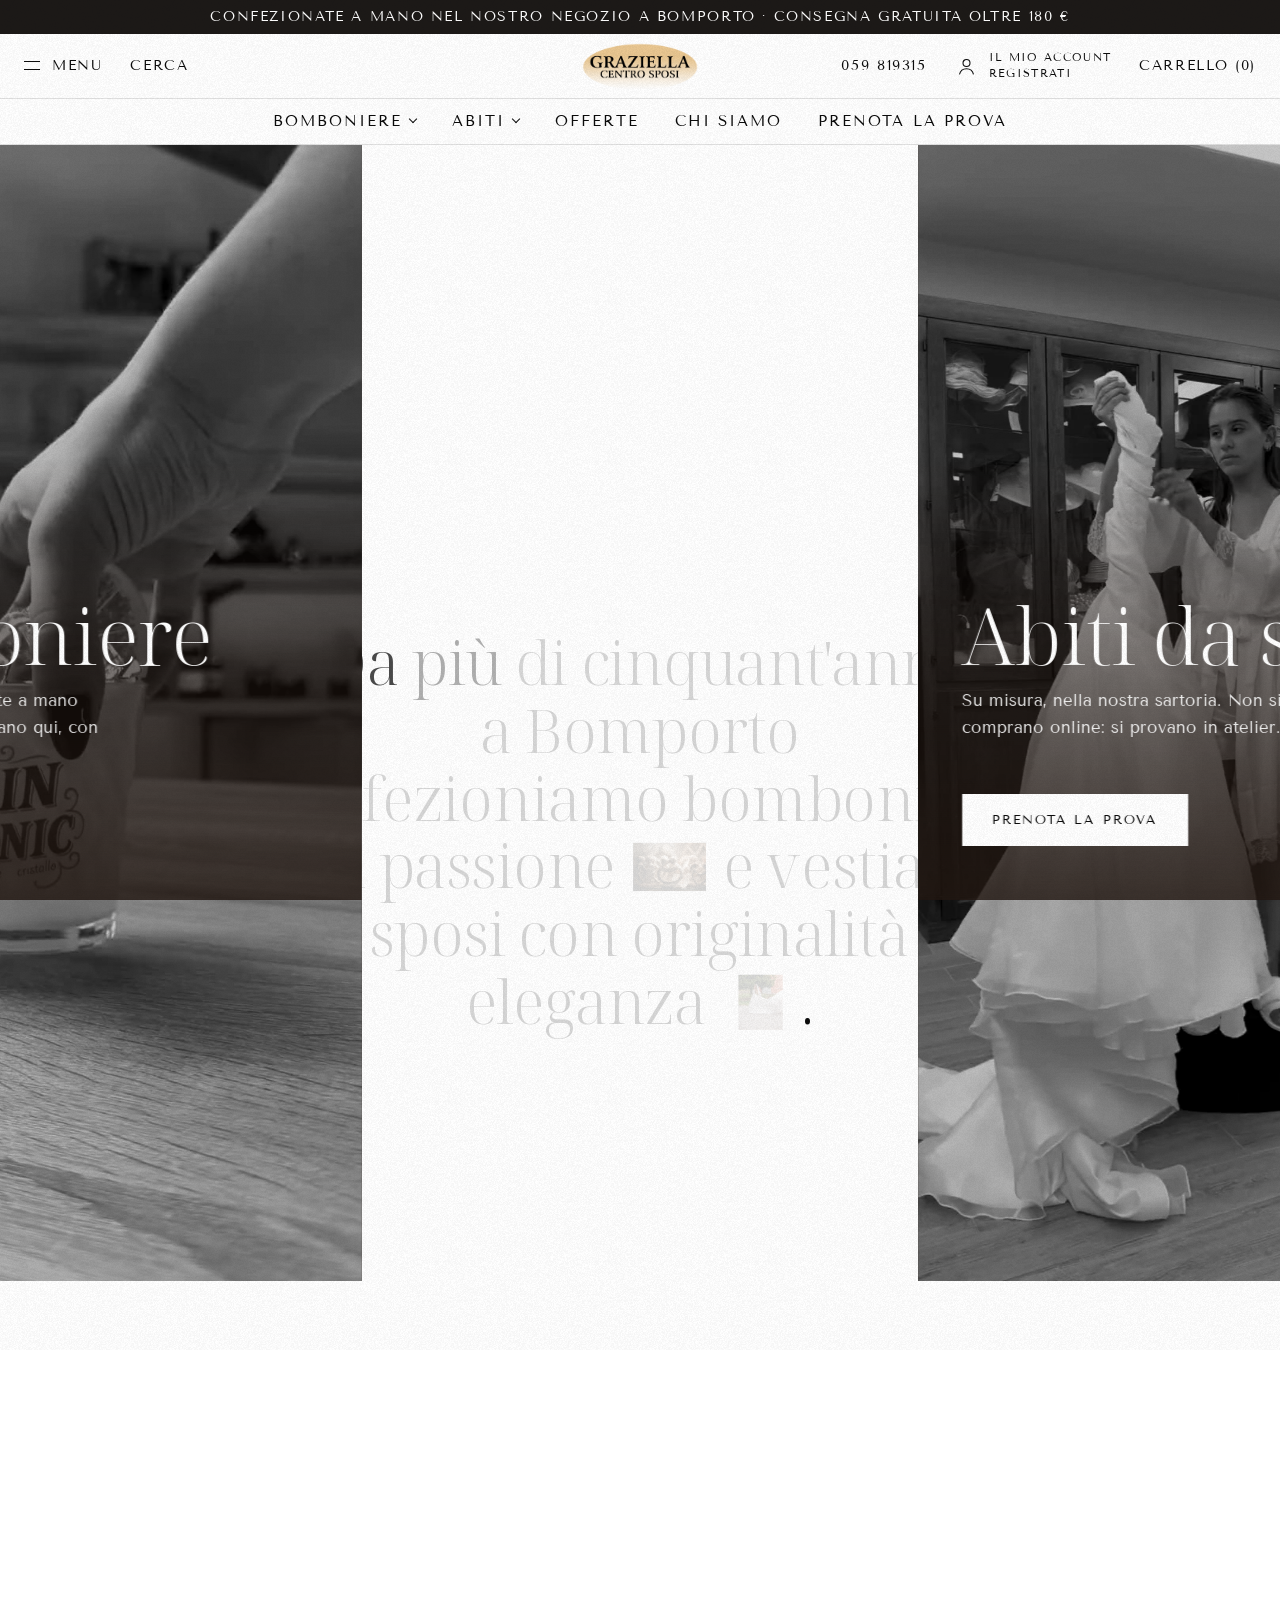
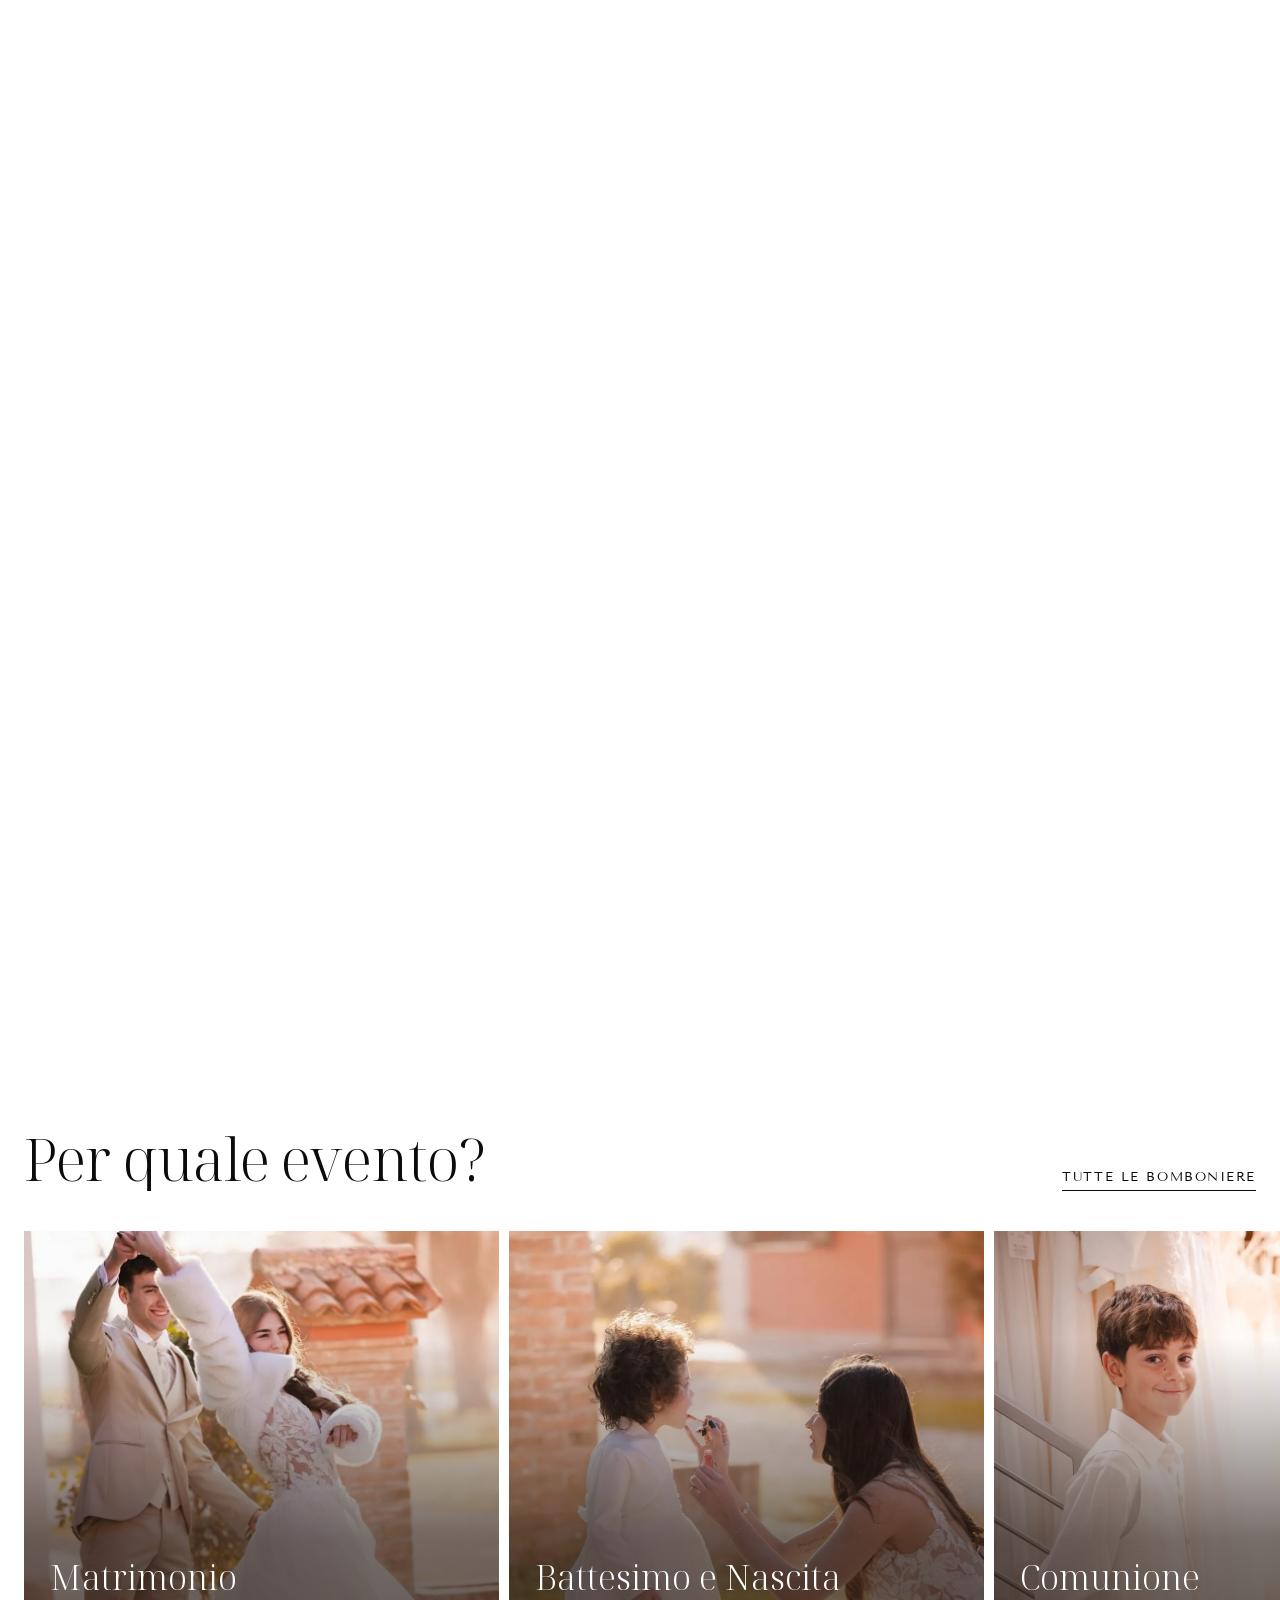
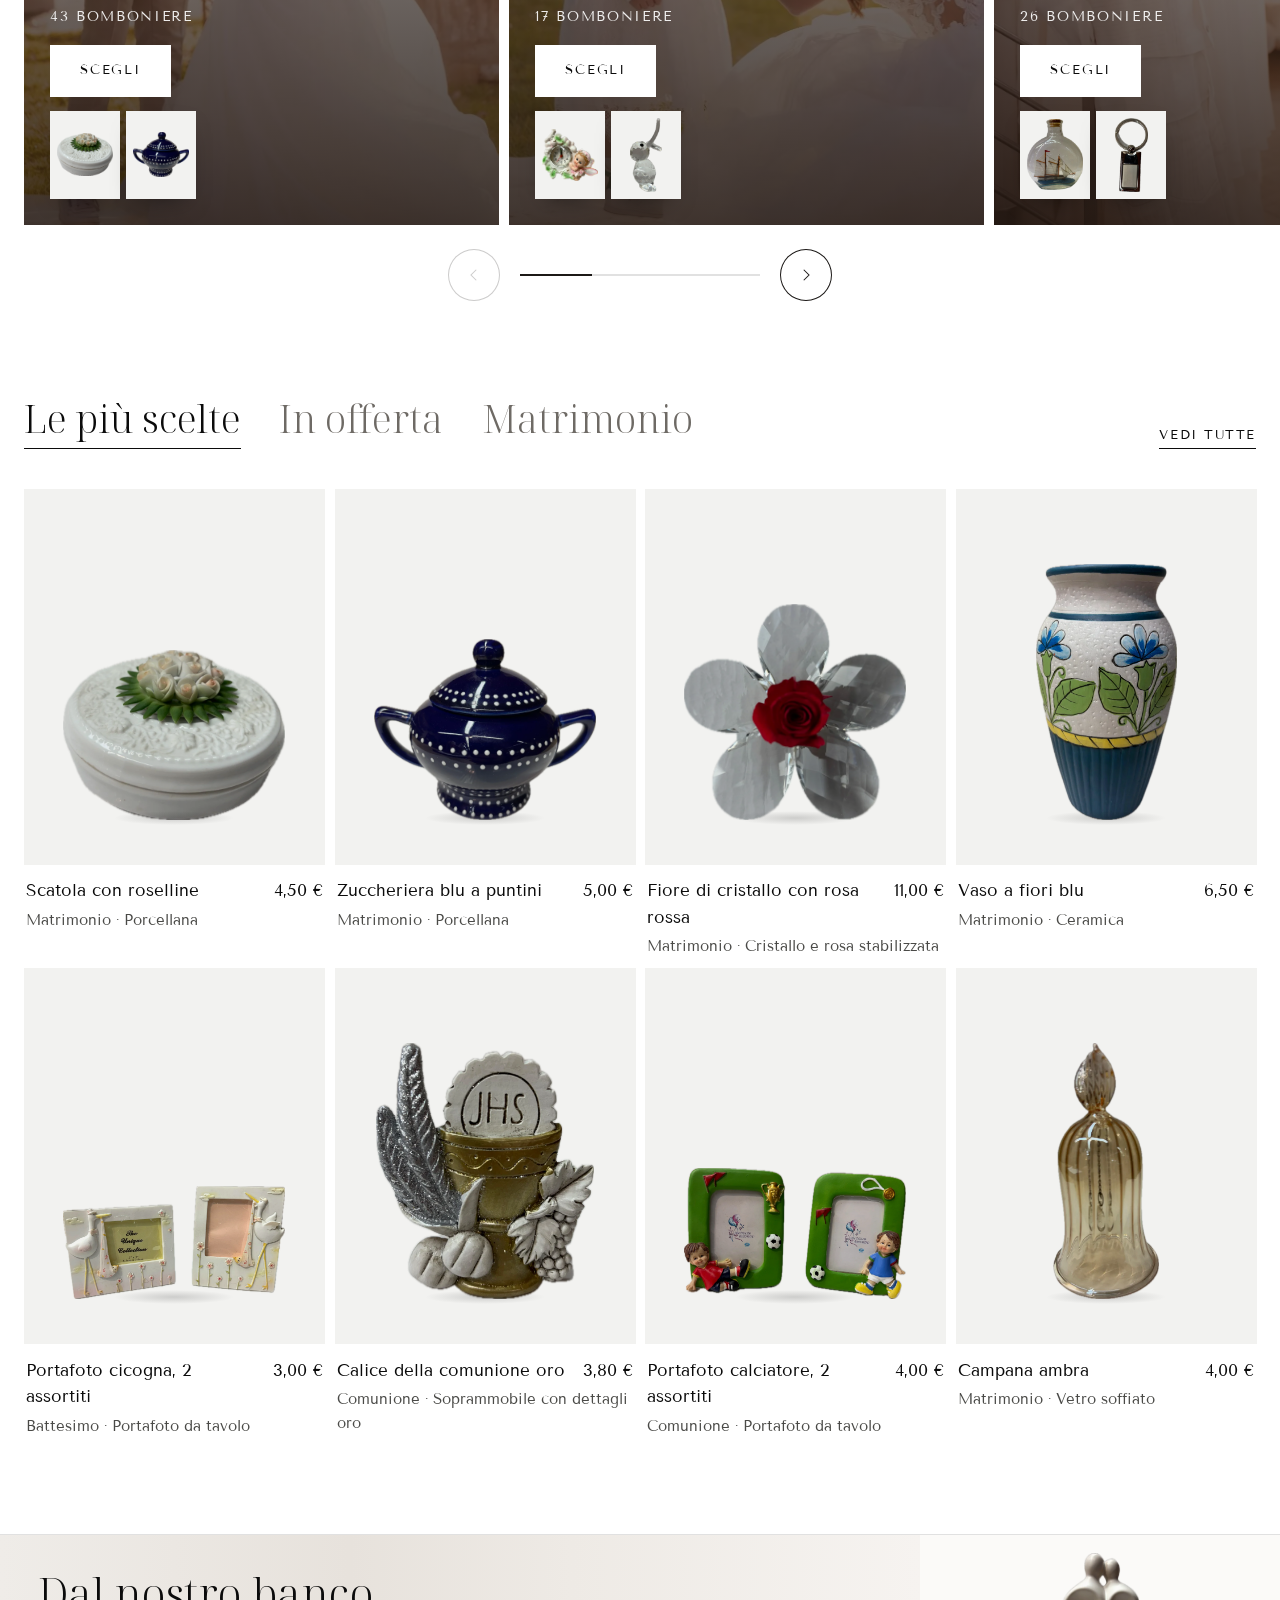
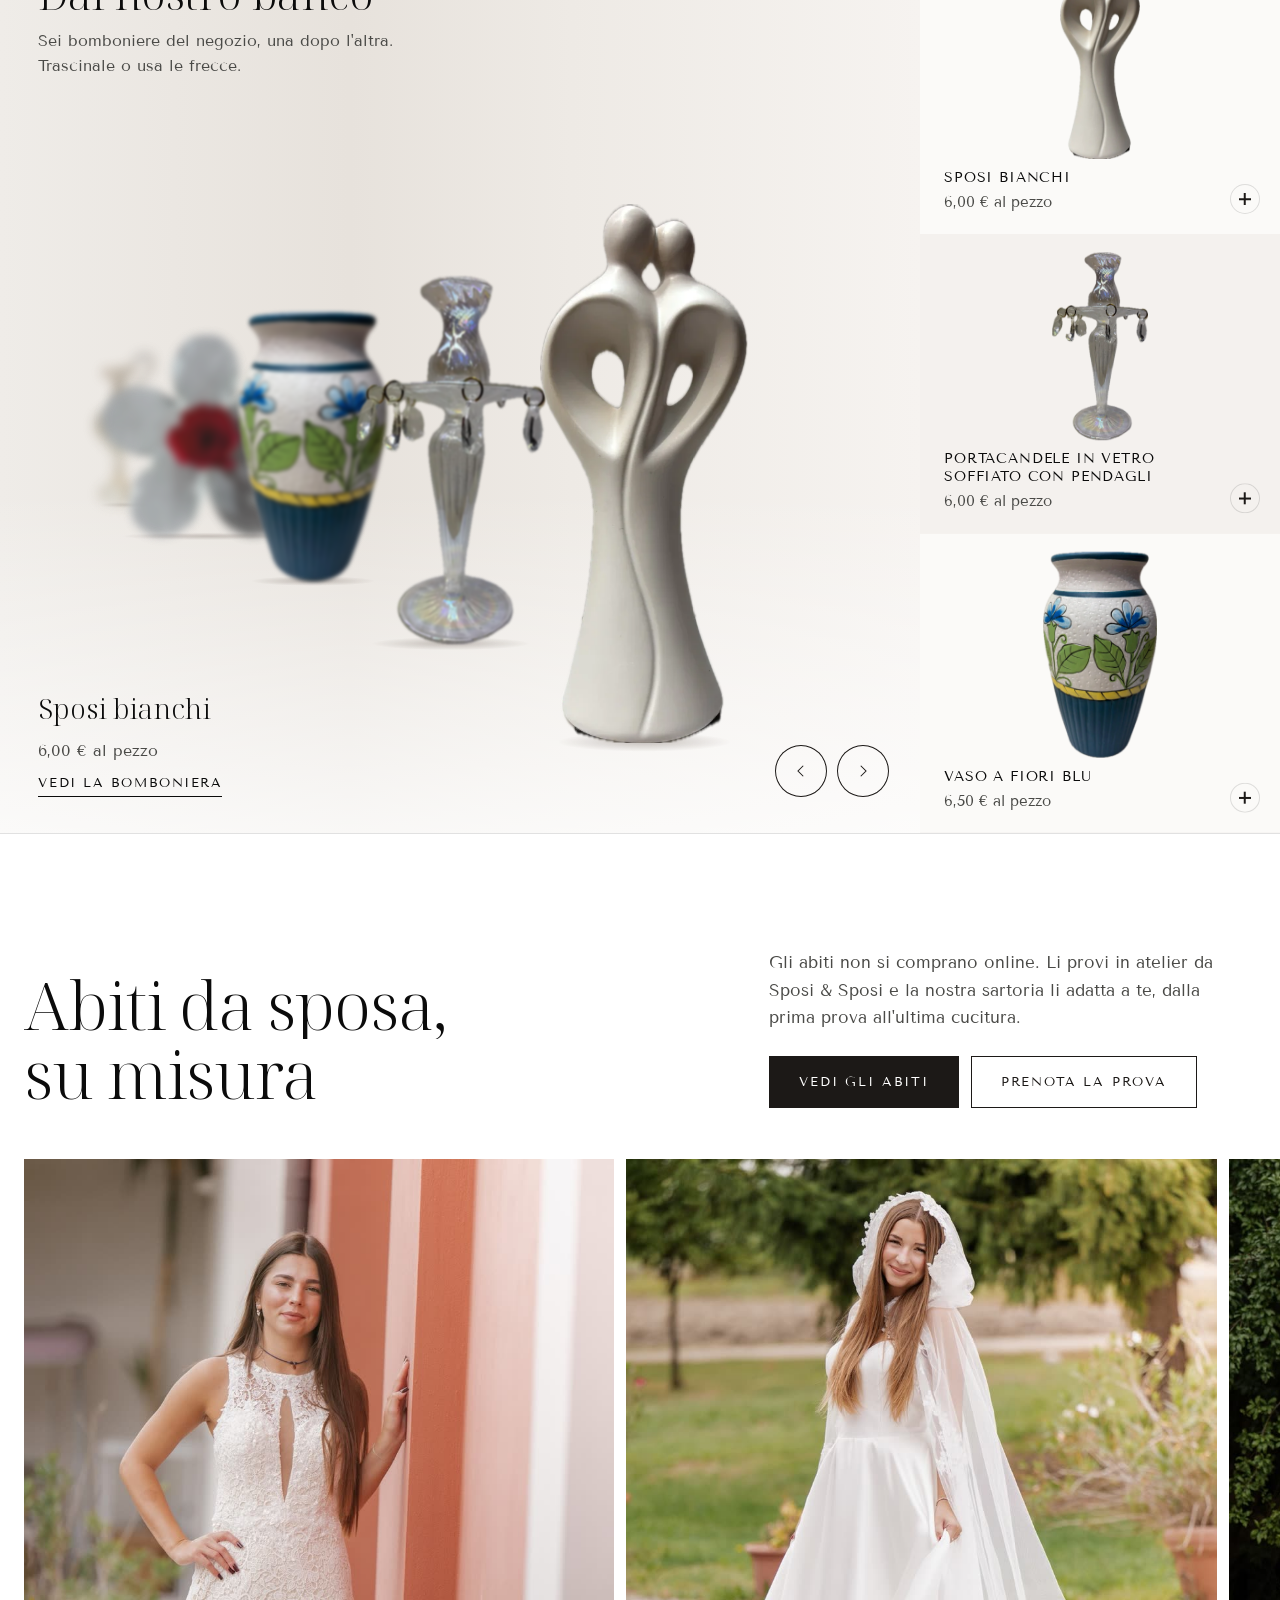
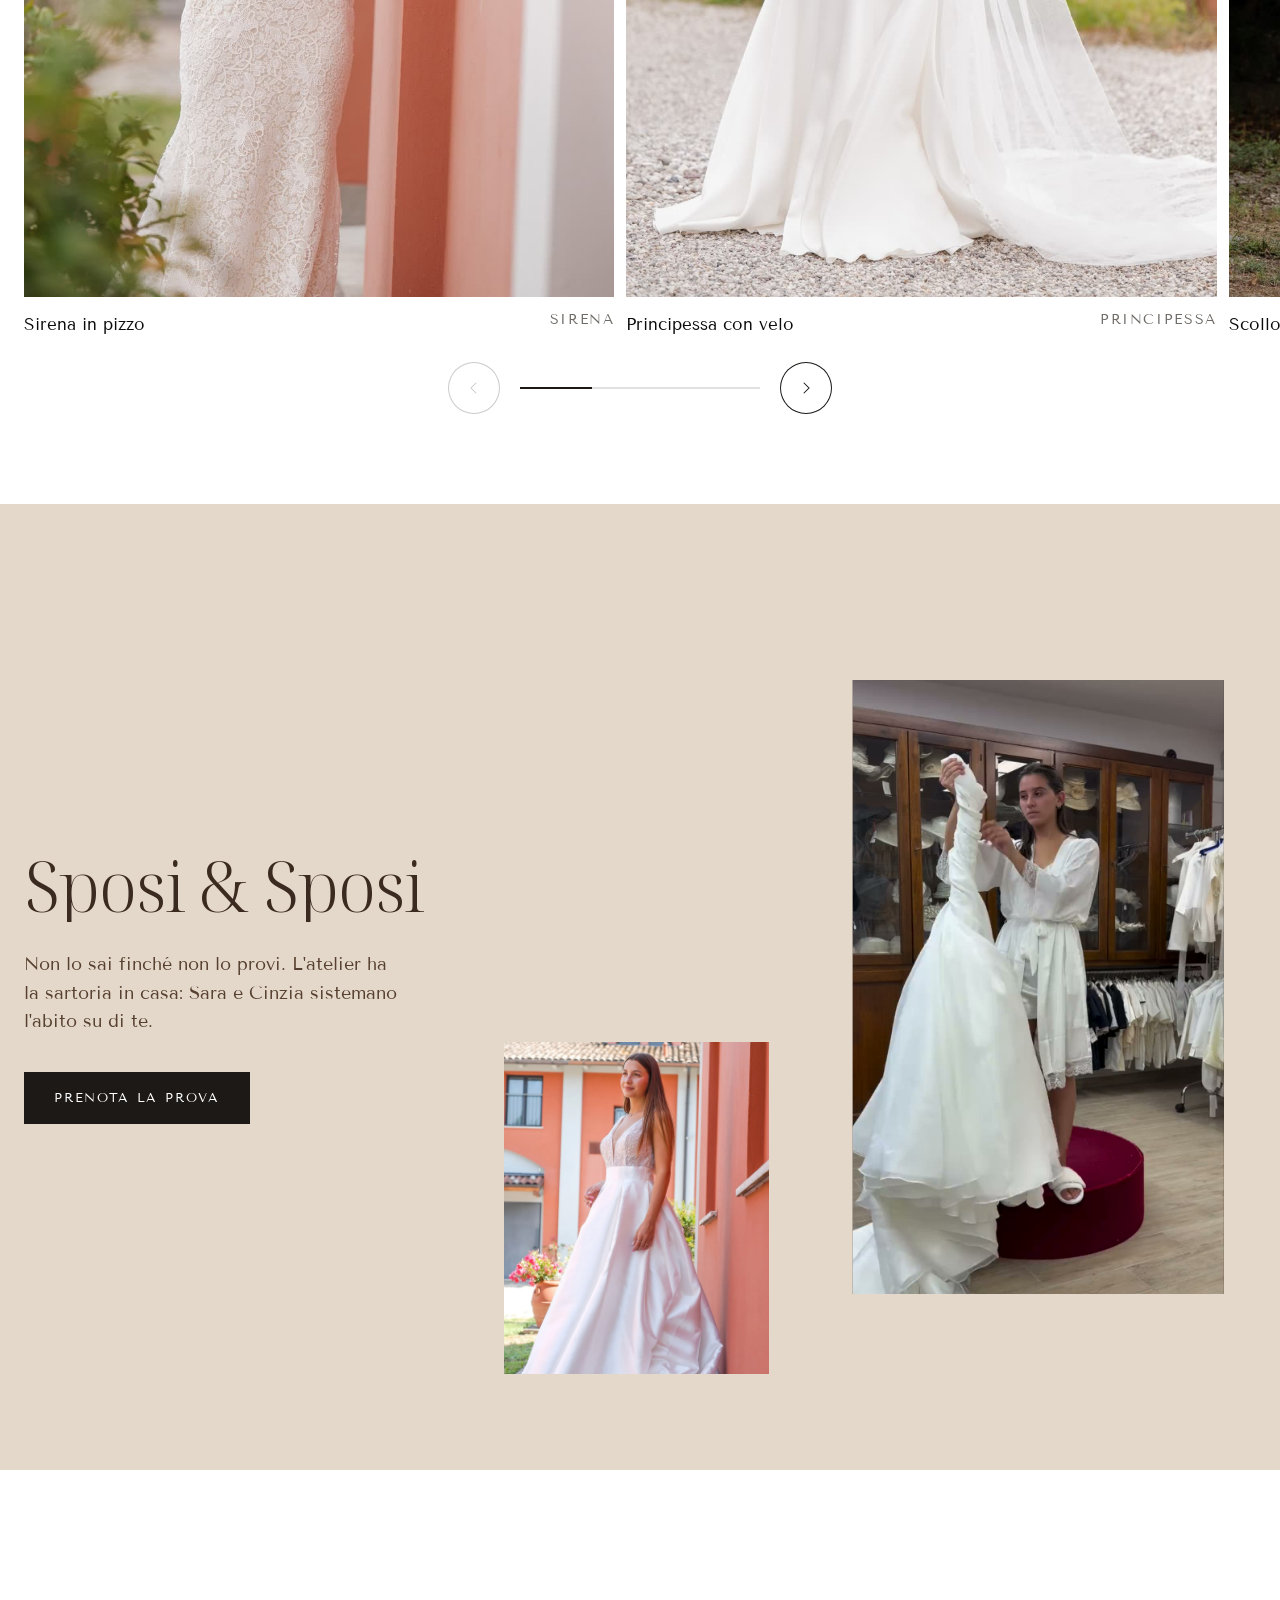
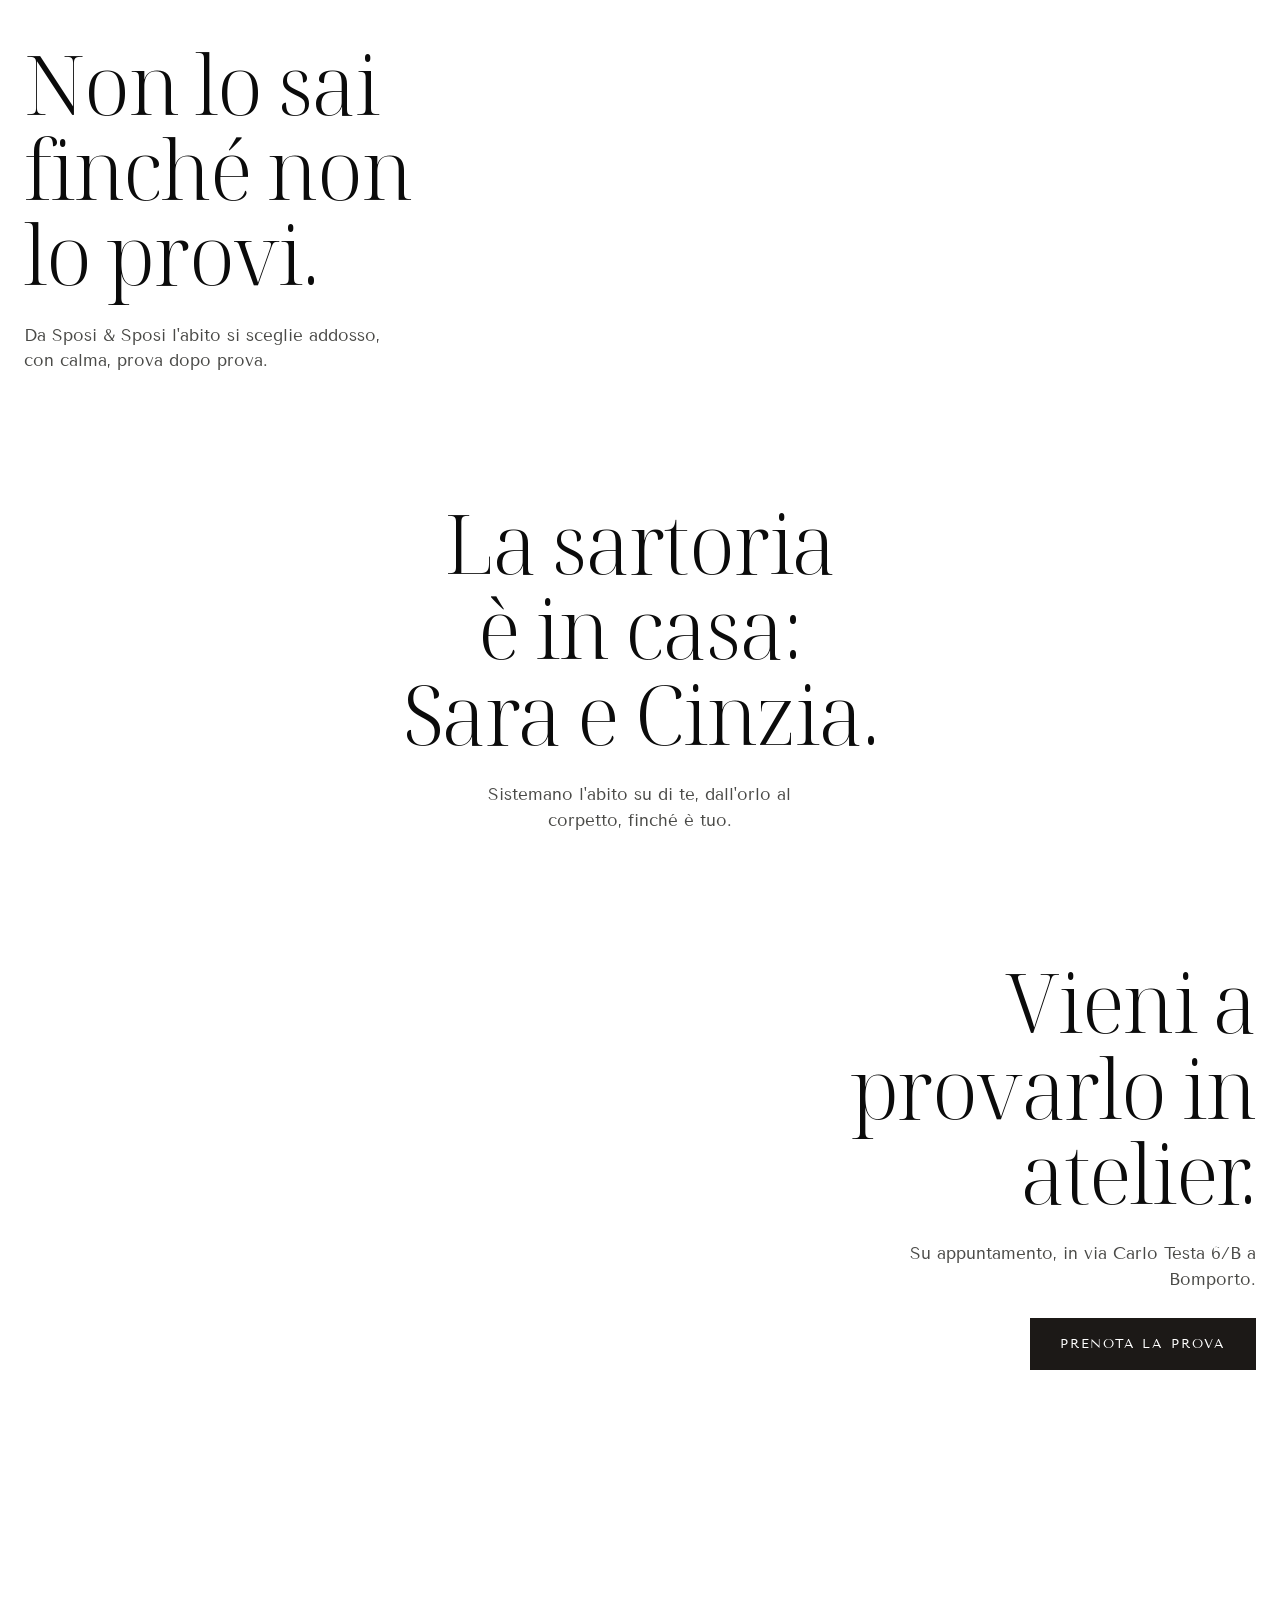
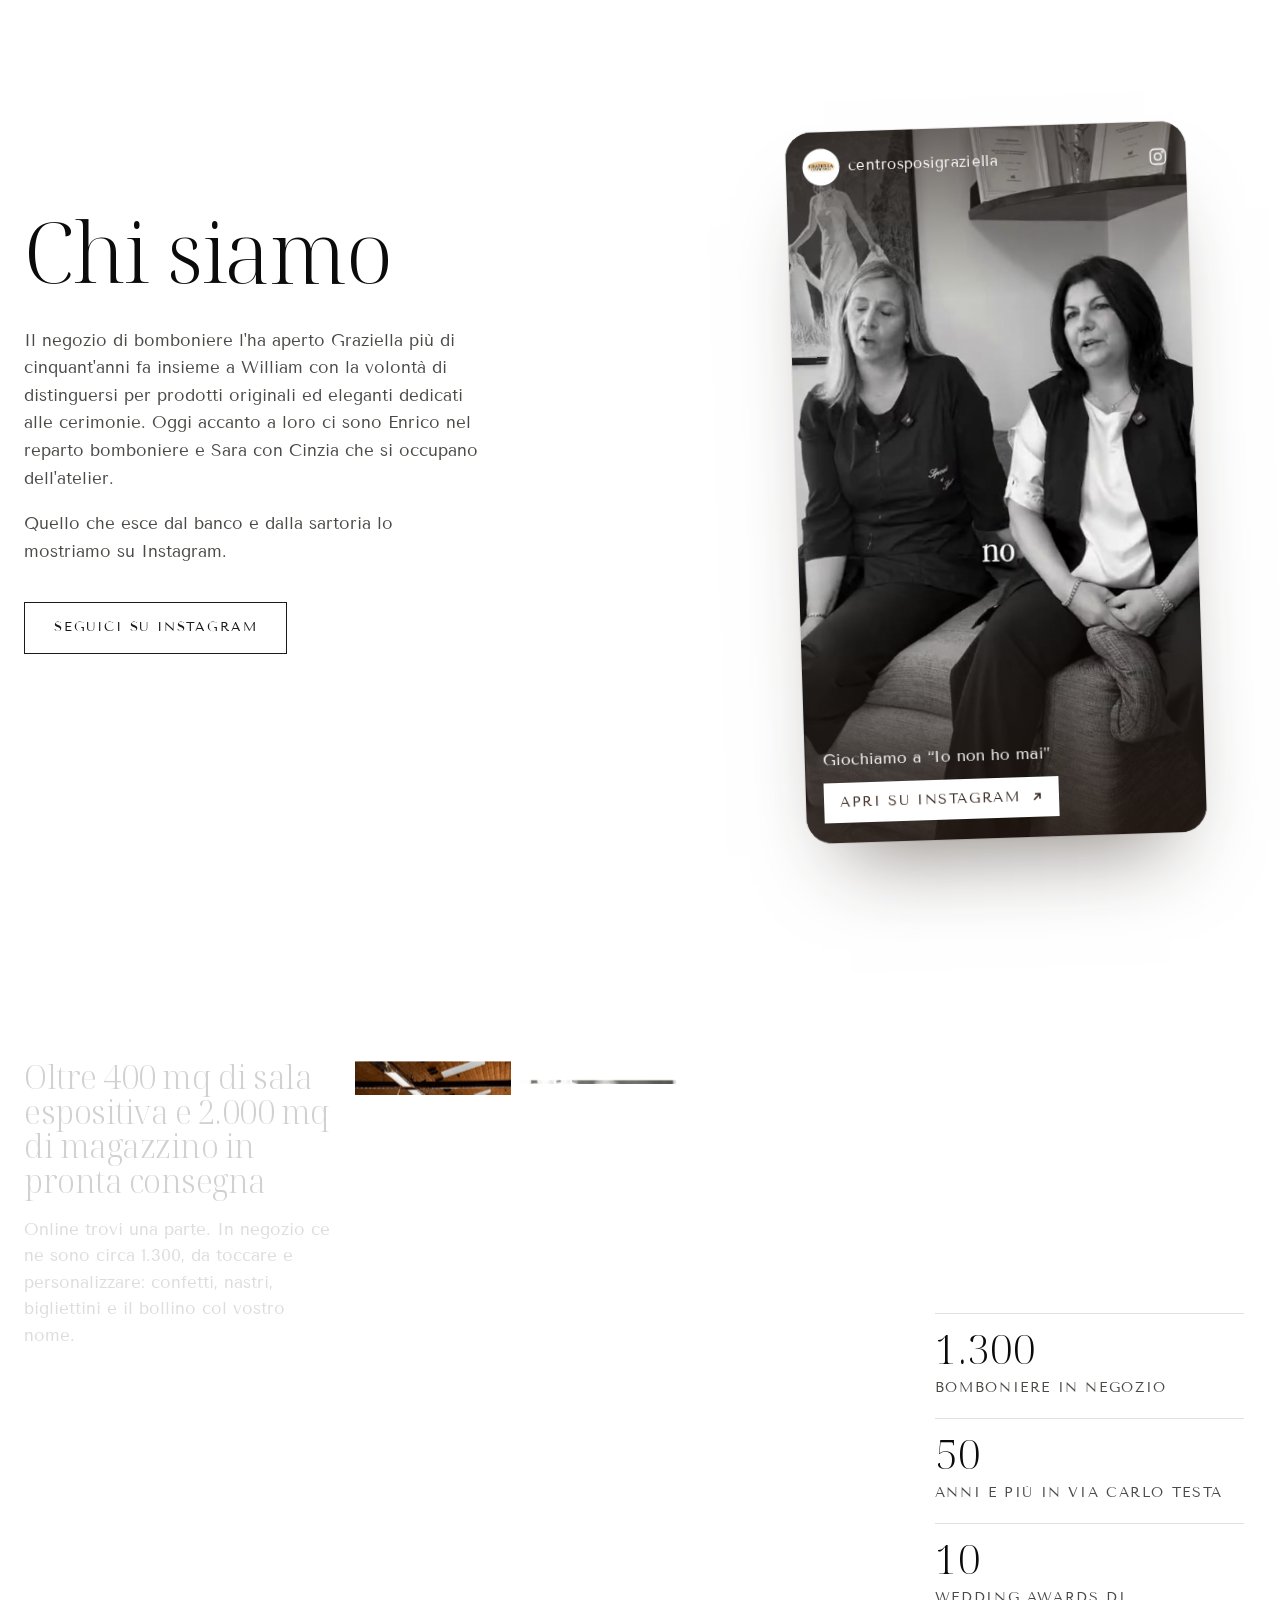
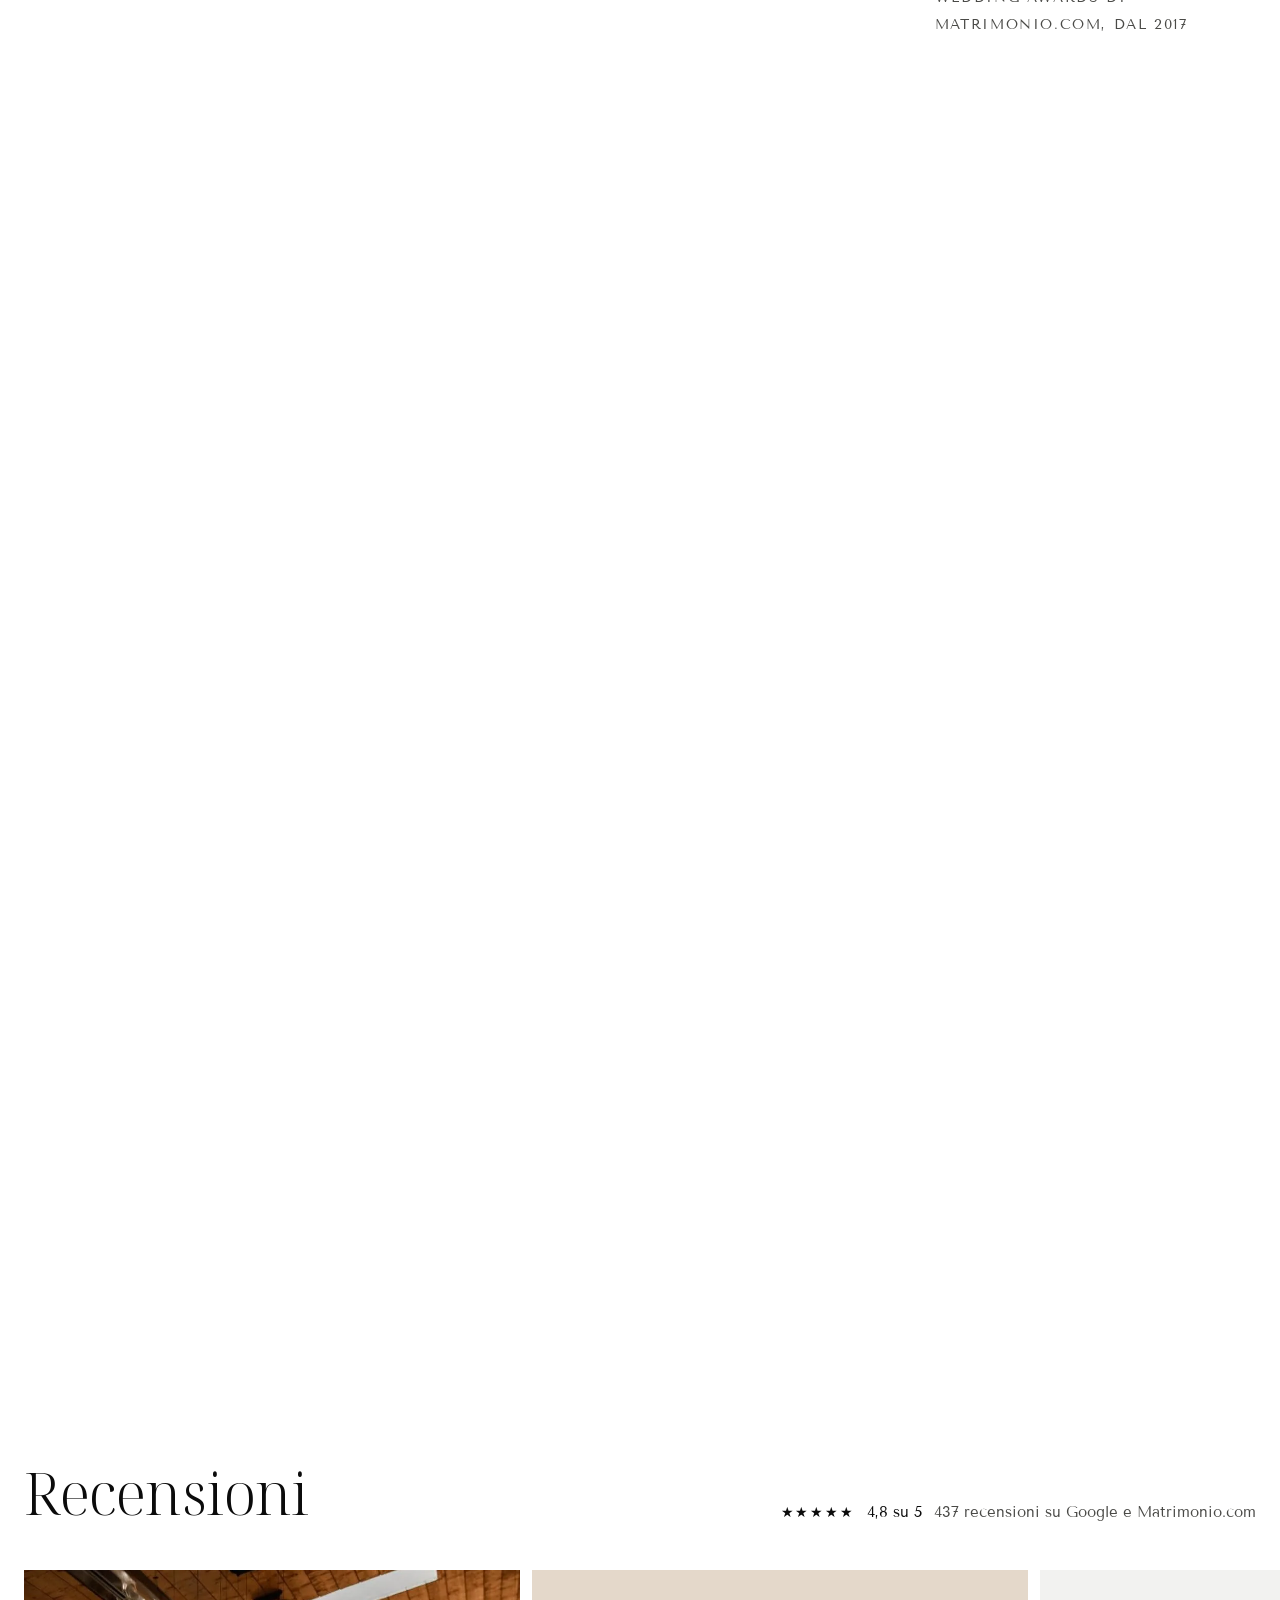
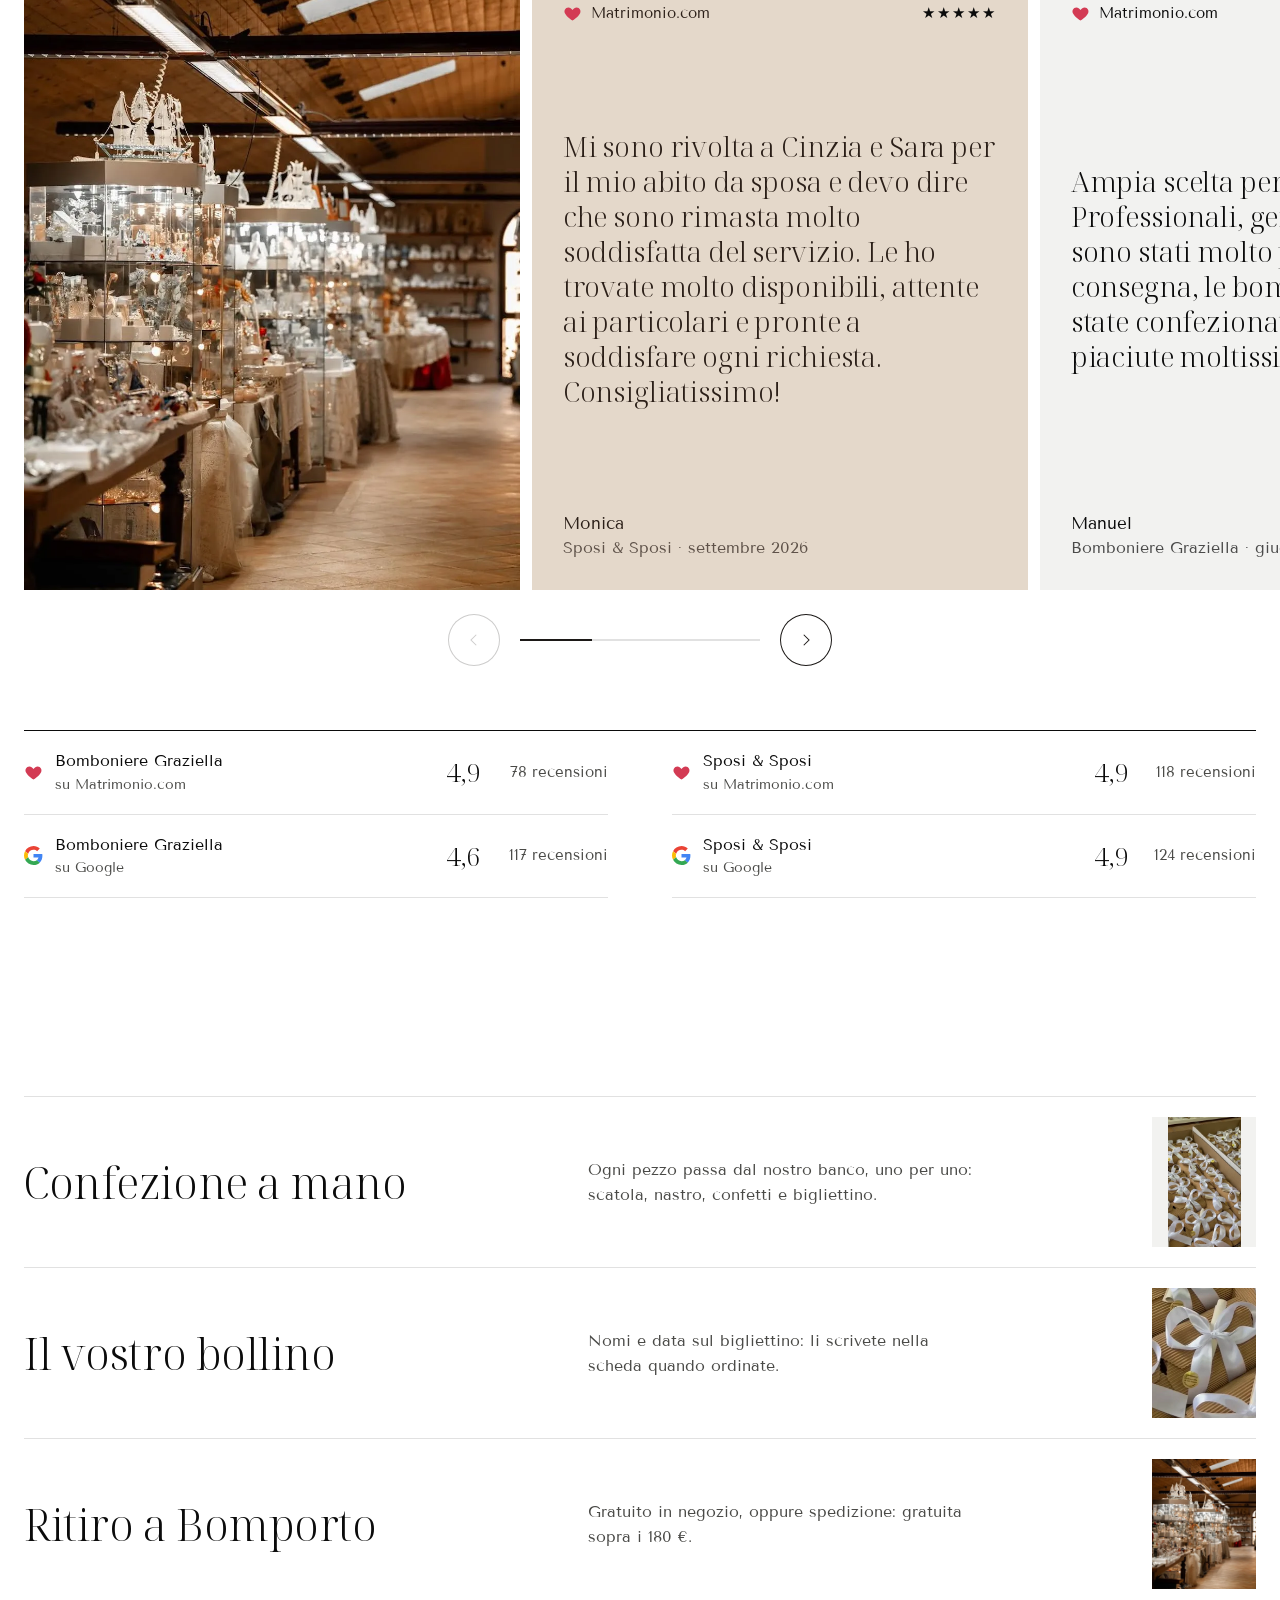
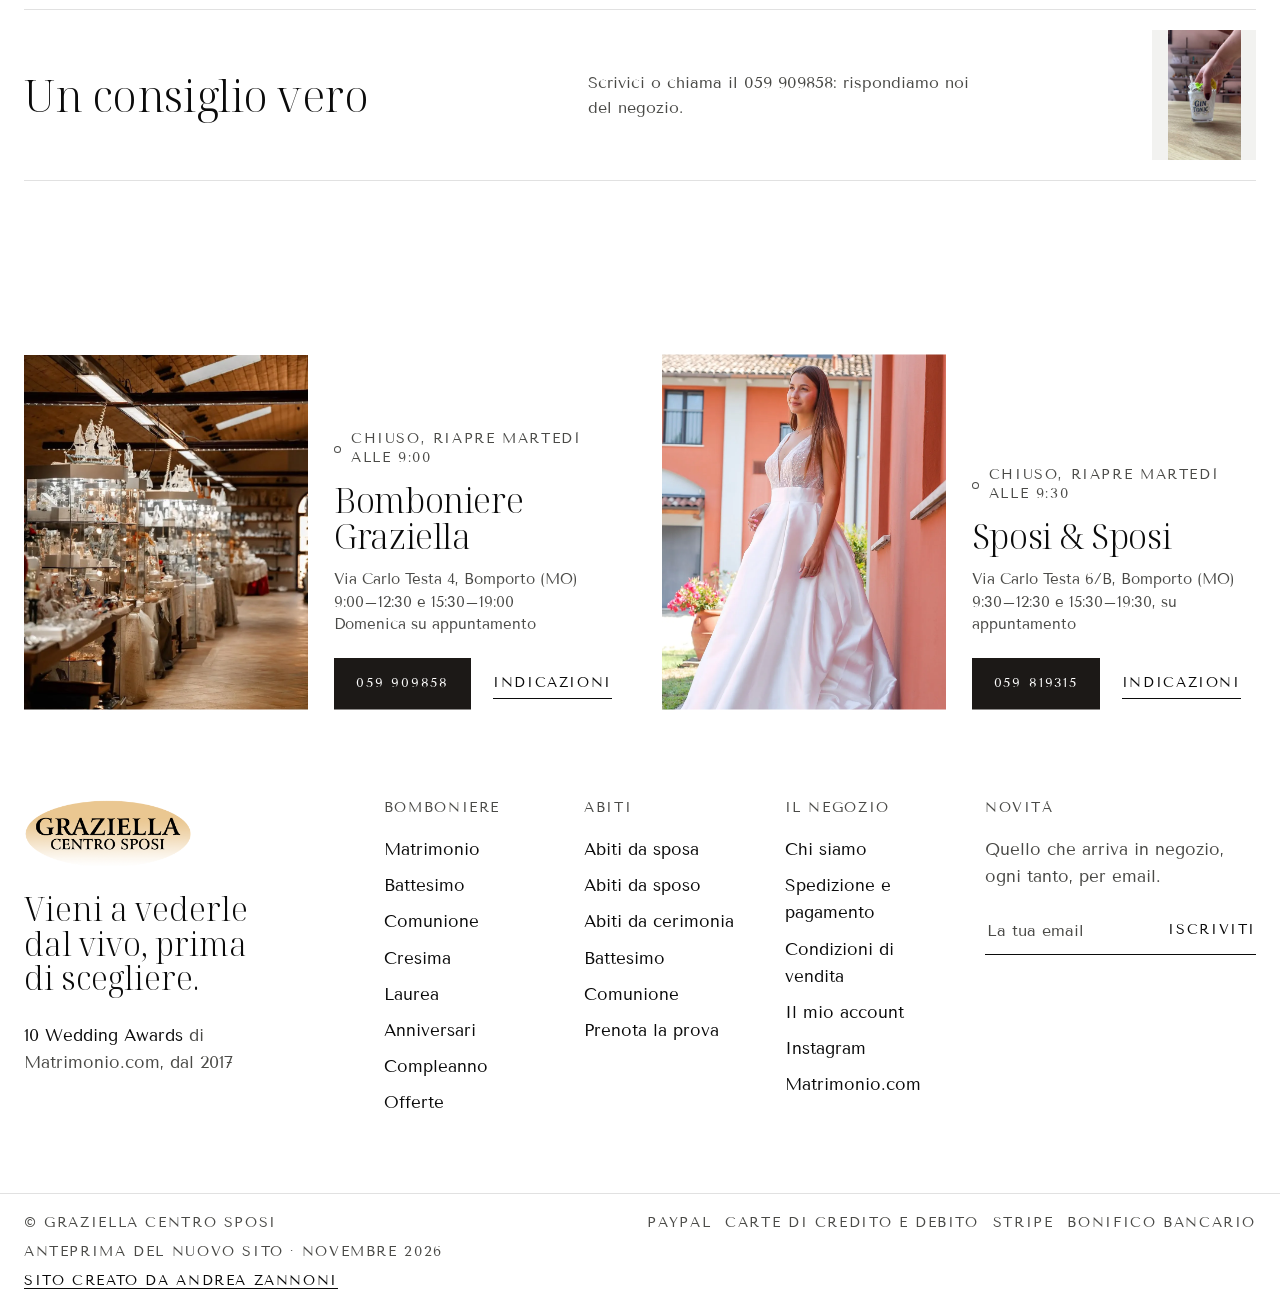
==== commit 2ecc022c: "Messaggi del 14-16/11: 14 prodotti nuovi, 12 colori di nastro, confetti misti, 400 mq di sala esposi" ====
--- a/index.html
+++ b/index.html
@@ -531,7 +531,7 @@
     <div class="vetrine__stick">
       <div class="vetrine__griglia" id="vetrine">
         <div class="vetrine__testo s4">
-          <h2 class="h-l" id="t-negozio">Due piani di vetrine, sotto le travi</h2>
+          <h2 class="h-l" id="t-negozio">Oltre 400 mq di sala espositiva e 2.000 mq di magazzino in pronta consegna</h2>
           <p>Online trovi una parte. In negozio ce ne sono circa 1.300, da toccare e personalizzare: confetti, nastri, bigliettini e il bollino col vostro nome.</p>
         </div>
         <figure class="vt vt--alta s2"><div class="vt__in"><img src="assets/img/showroom-travi.webp" alt="Le vetrine di bomboniere sotto le travi del negozio" loading="lazy"></div></figure>
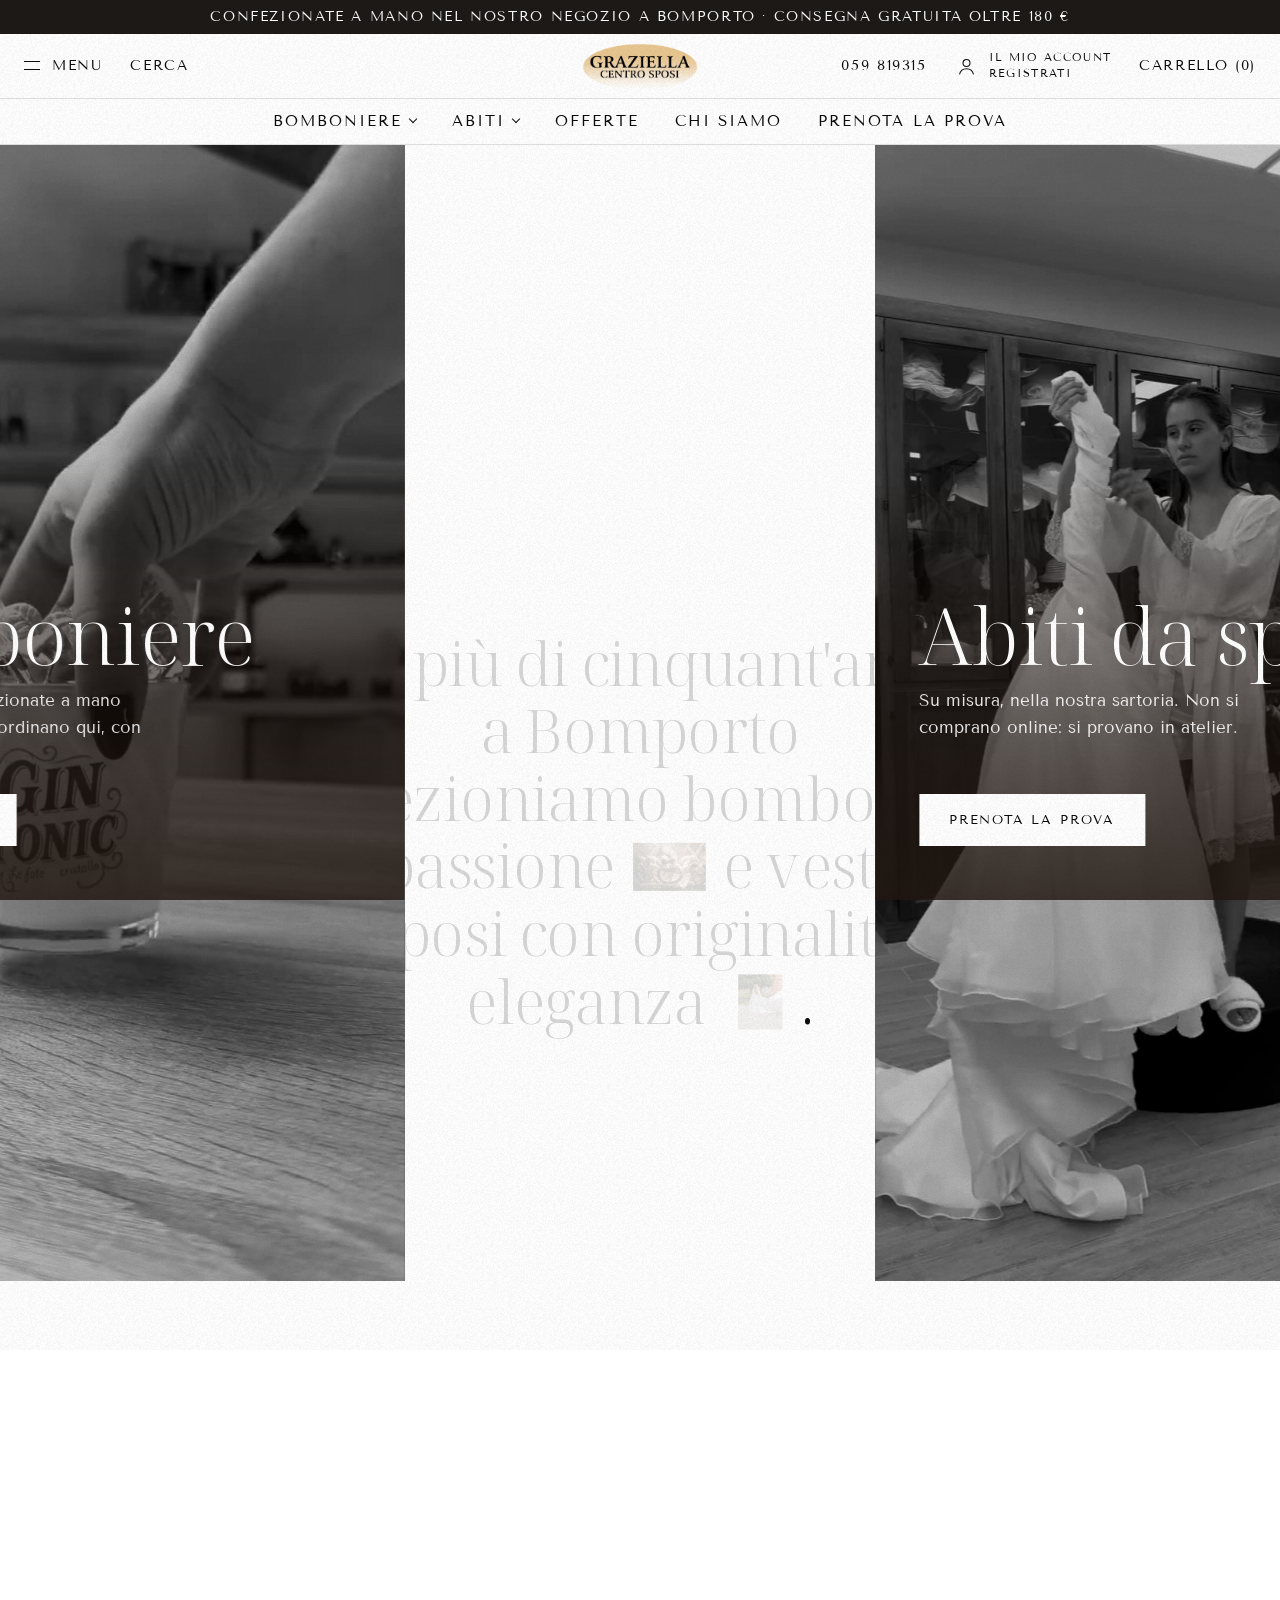
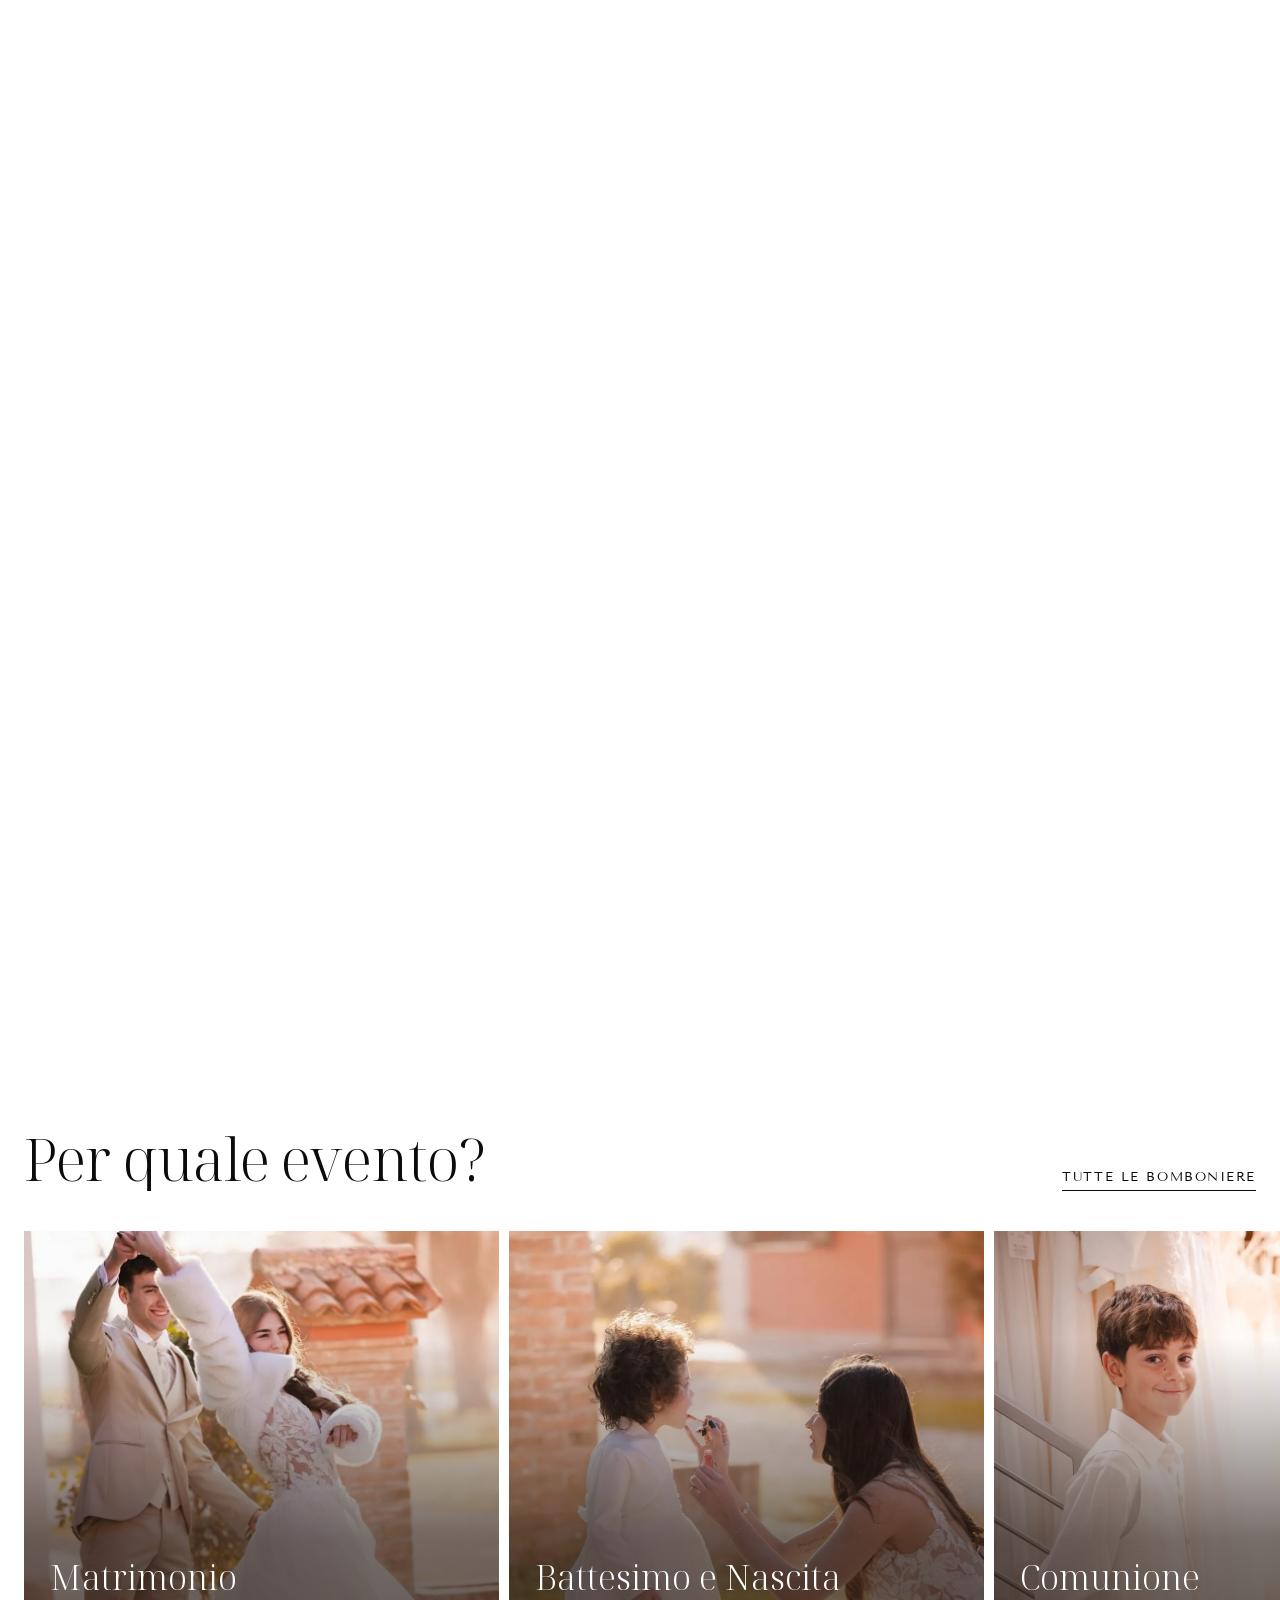
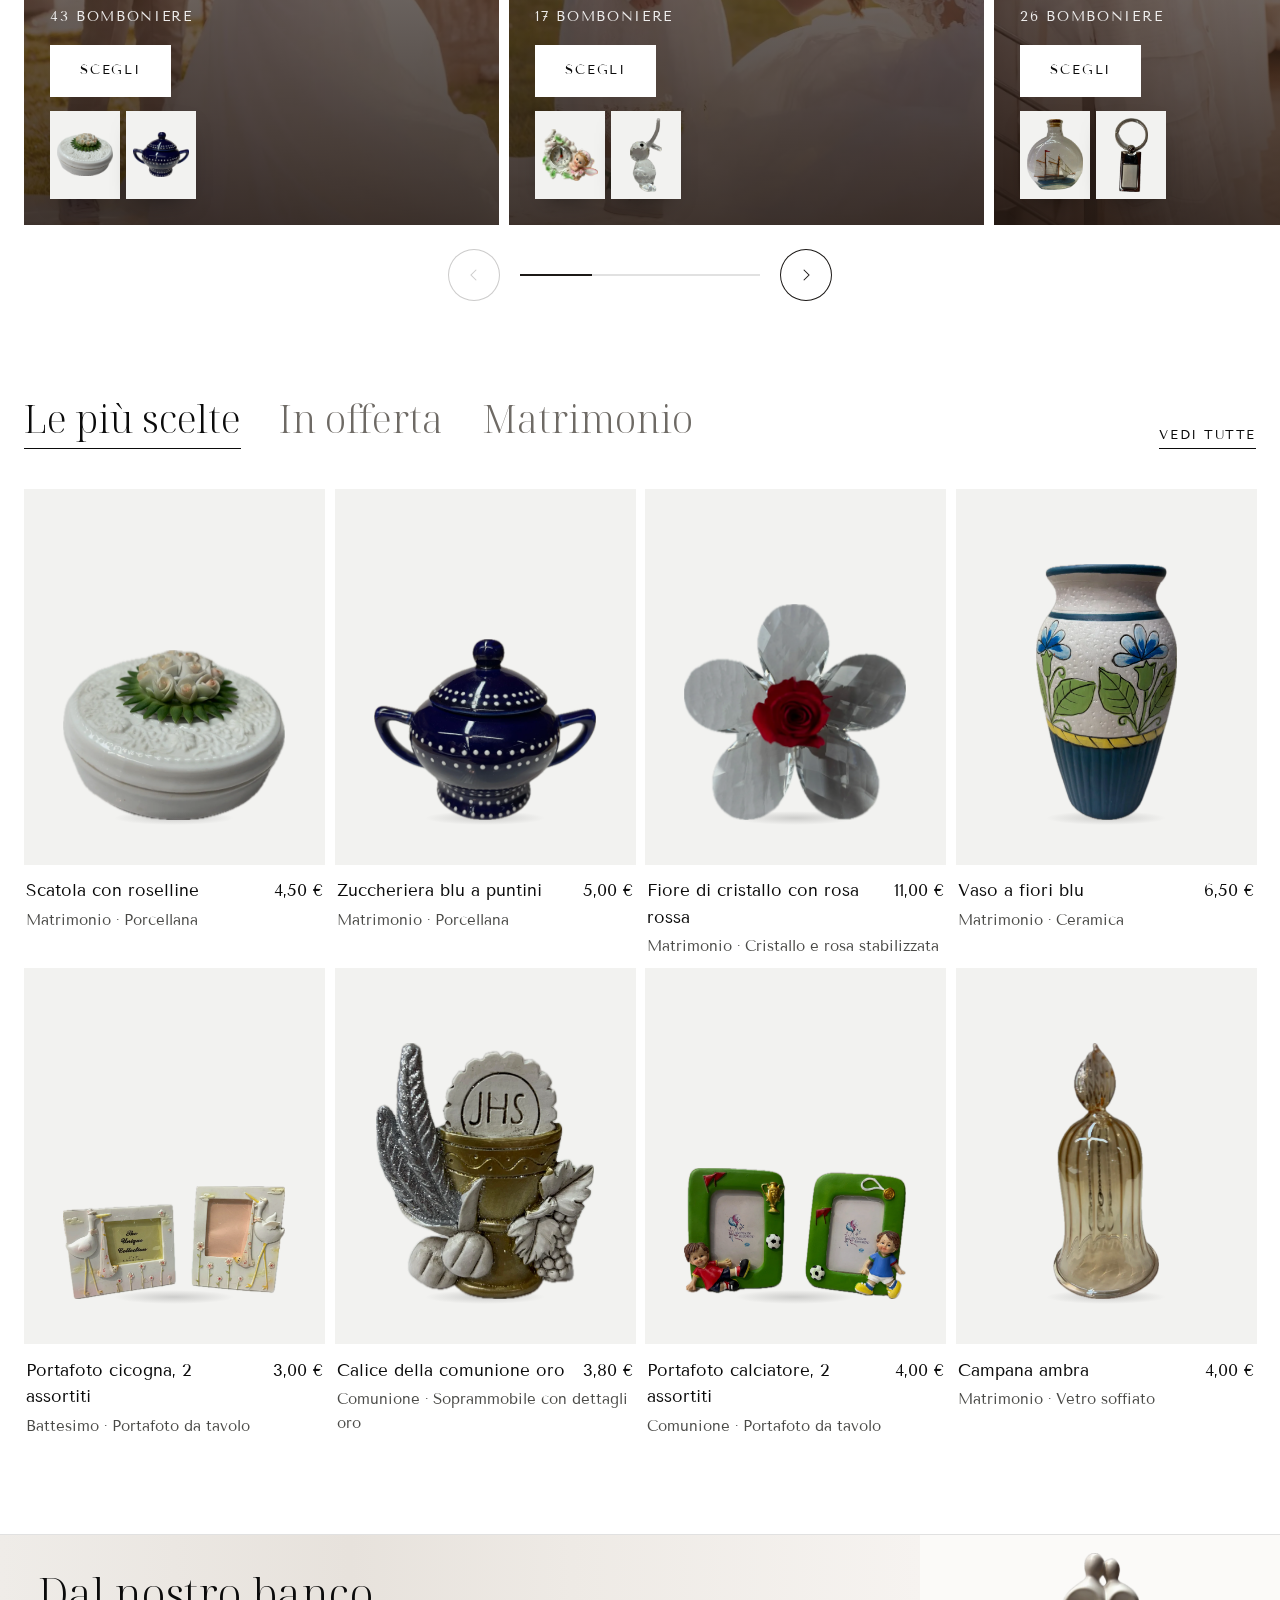
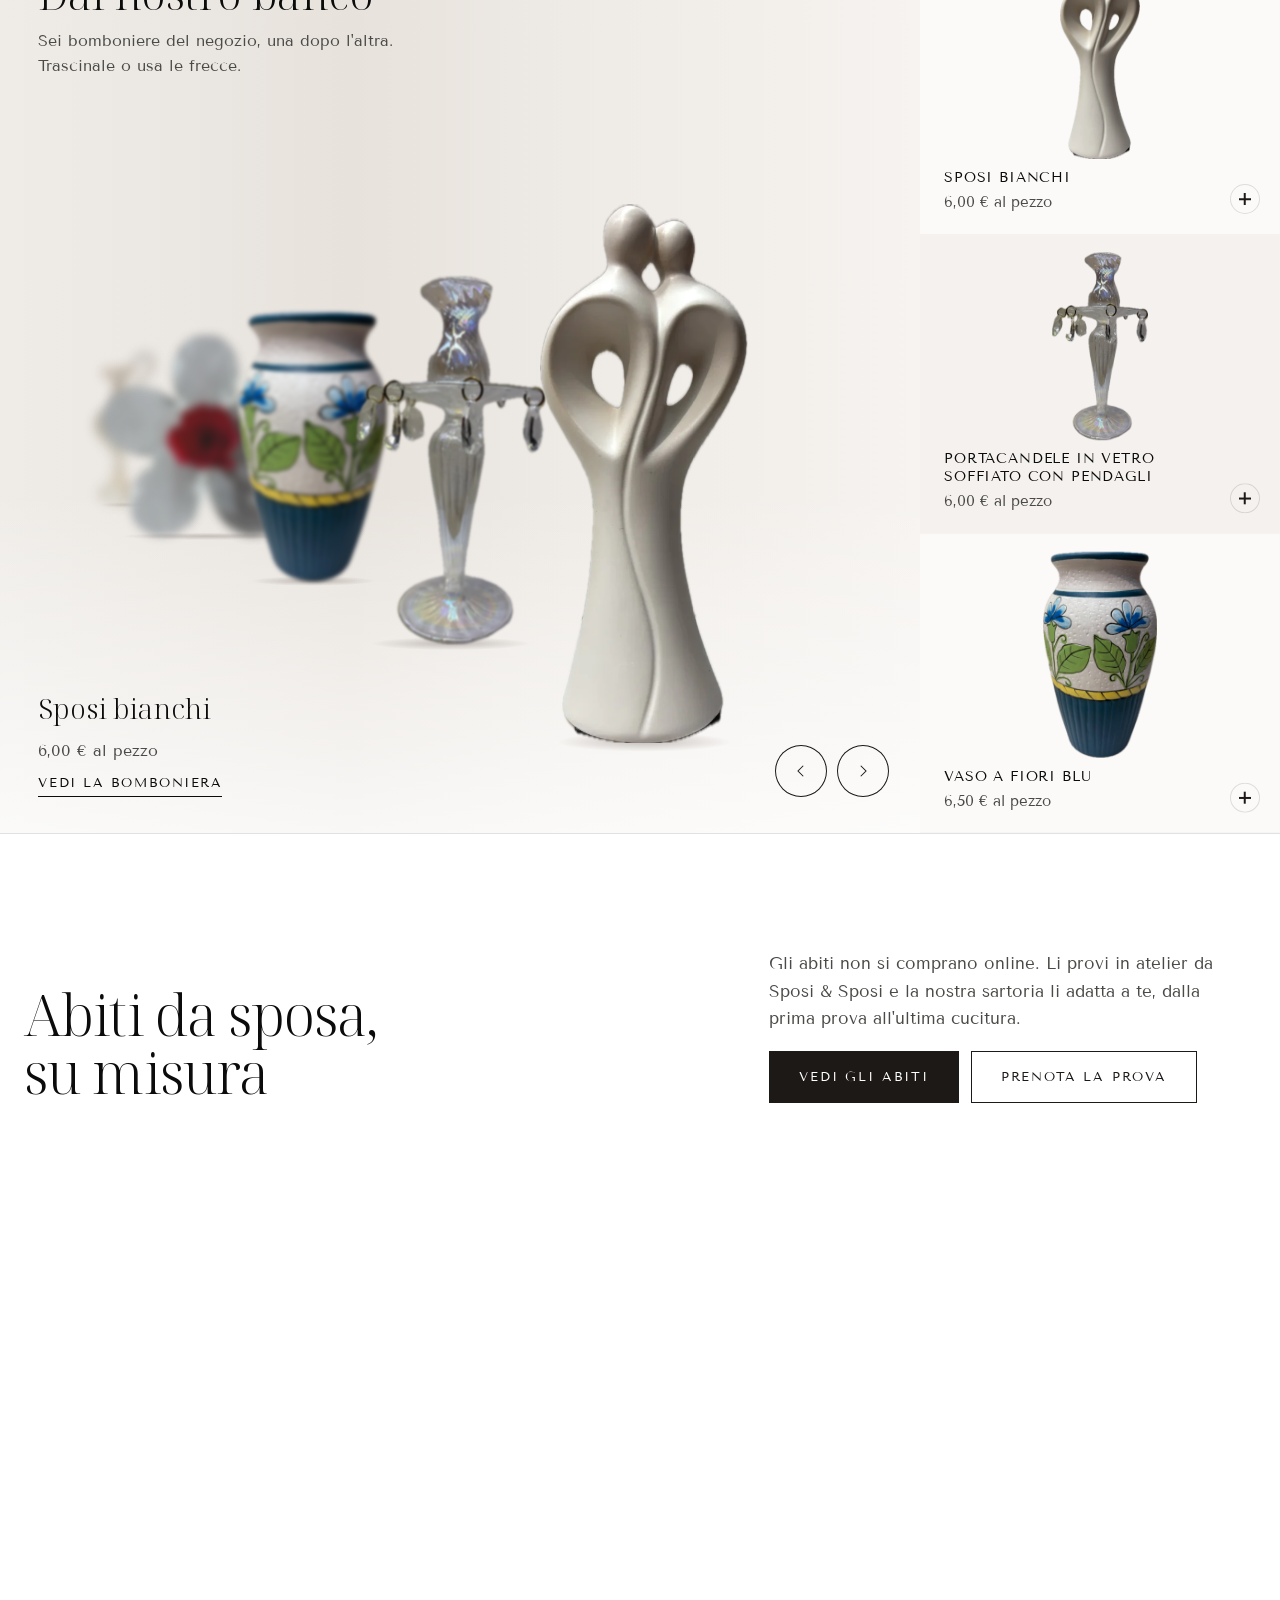
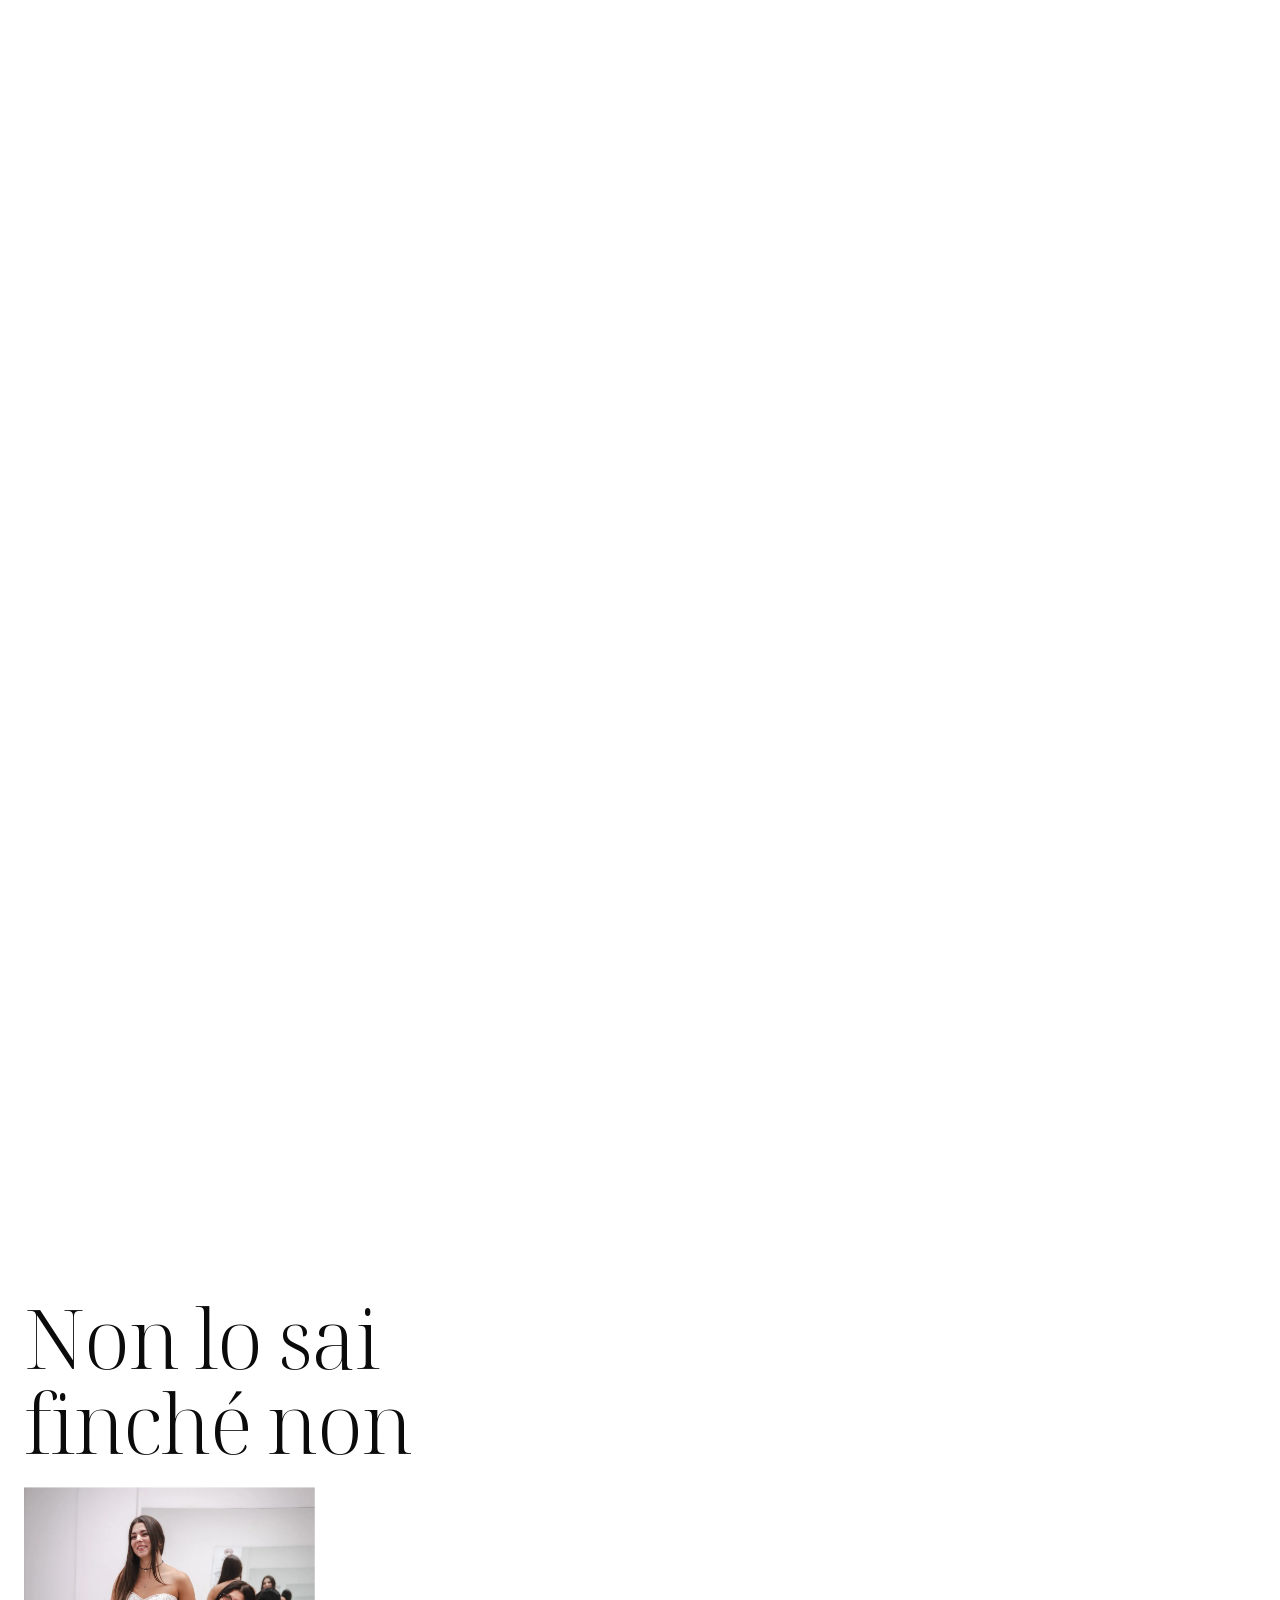
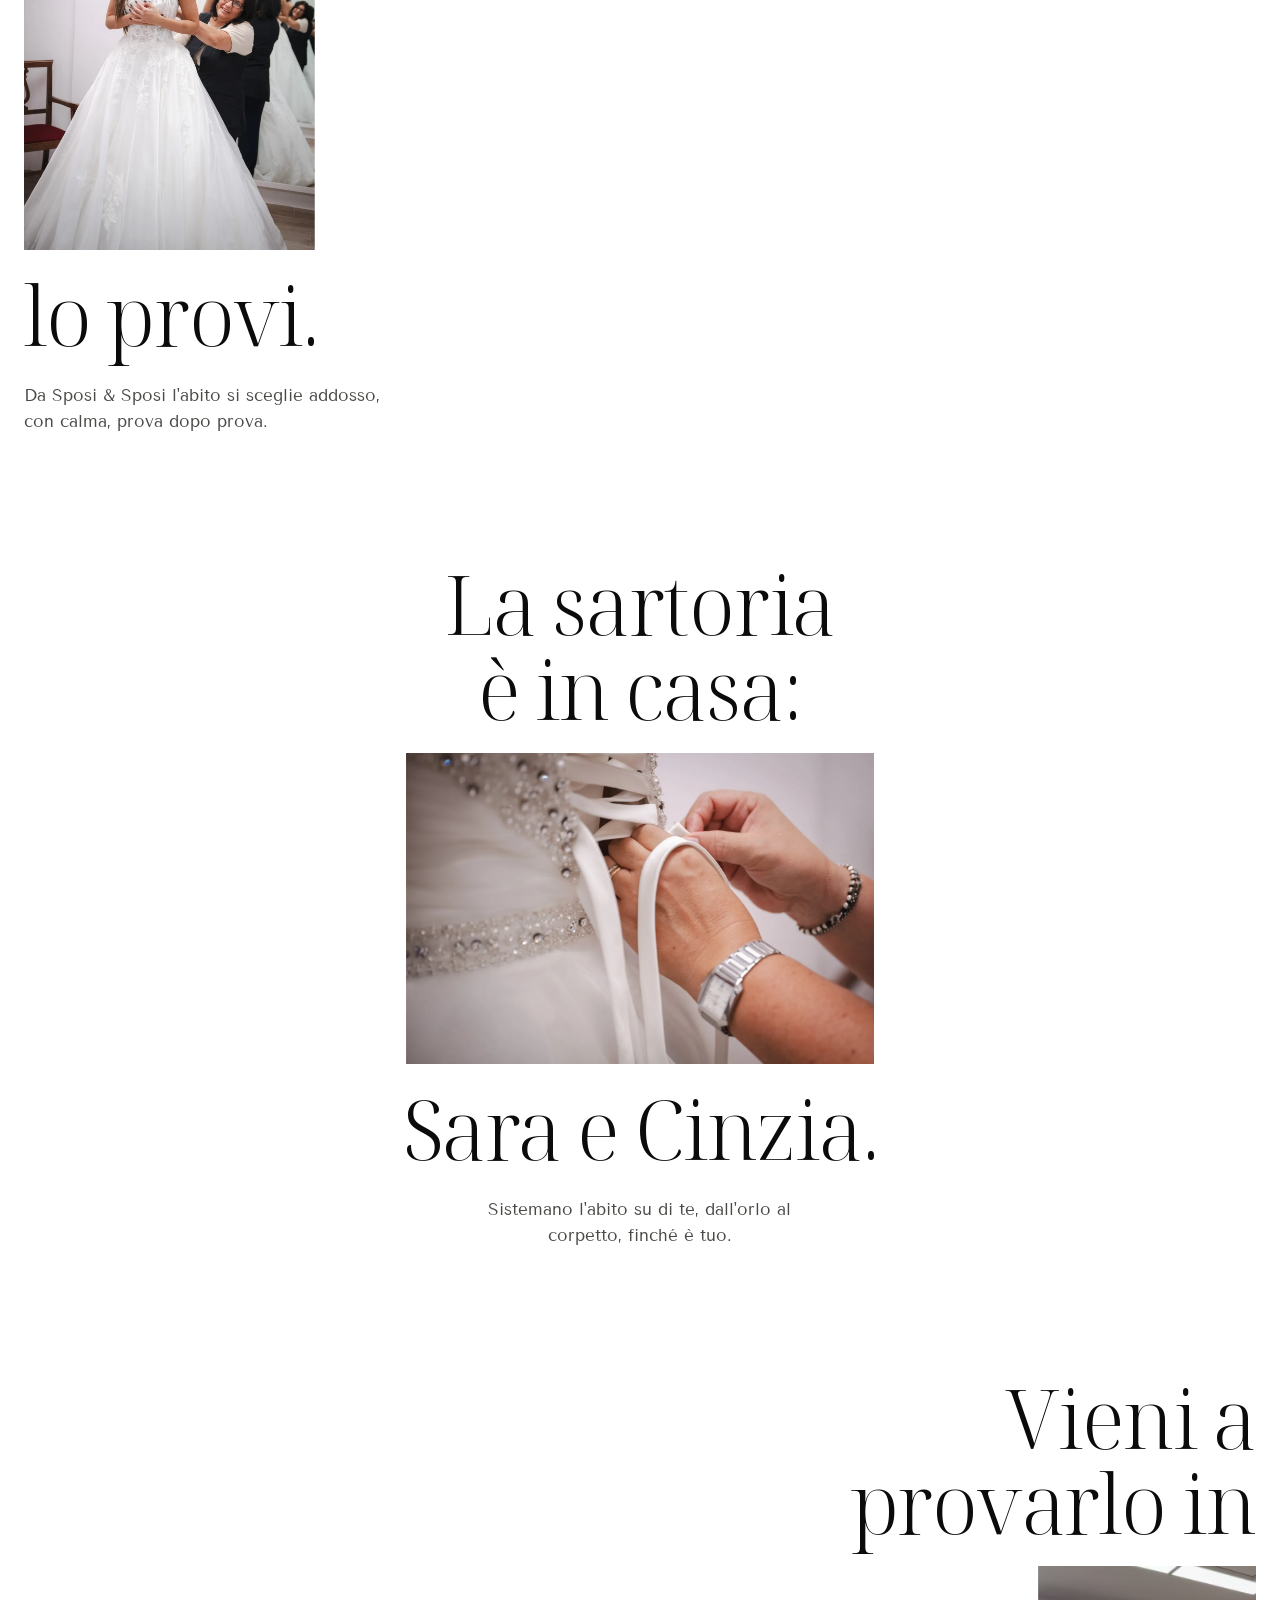
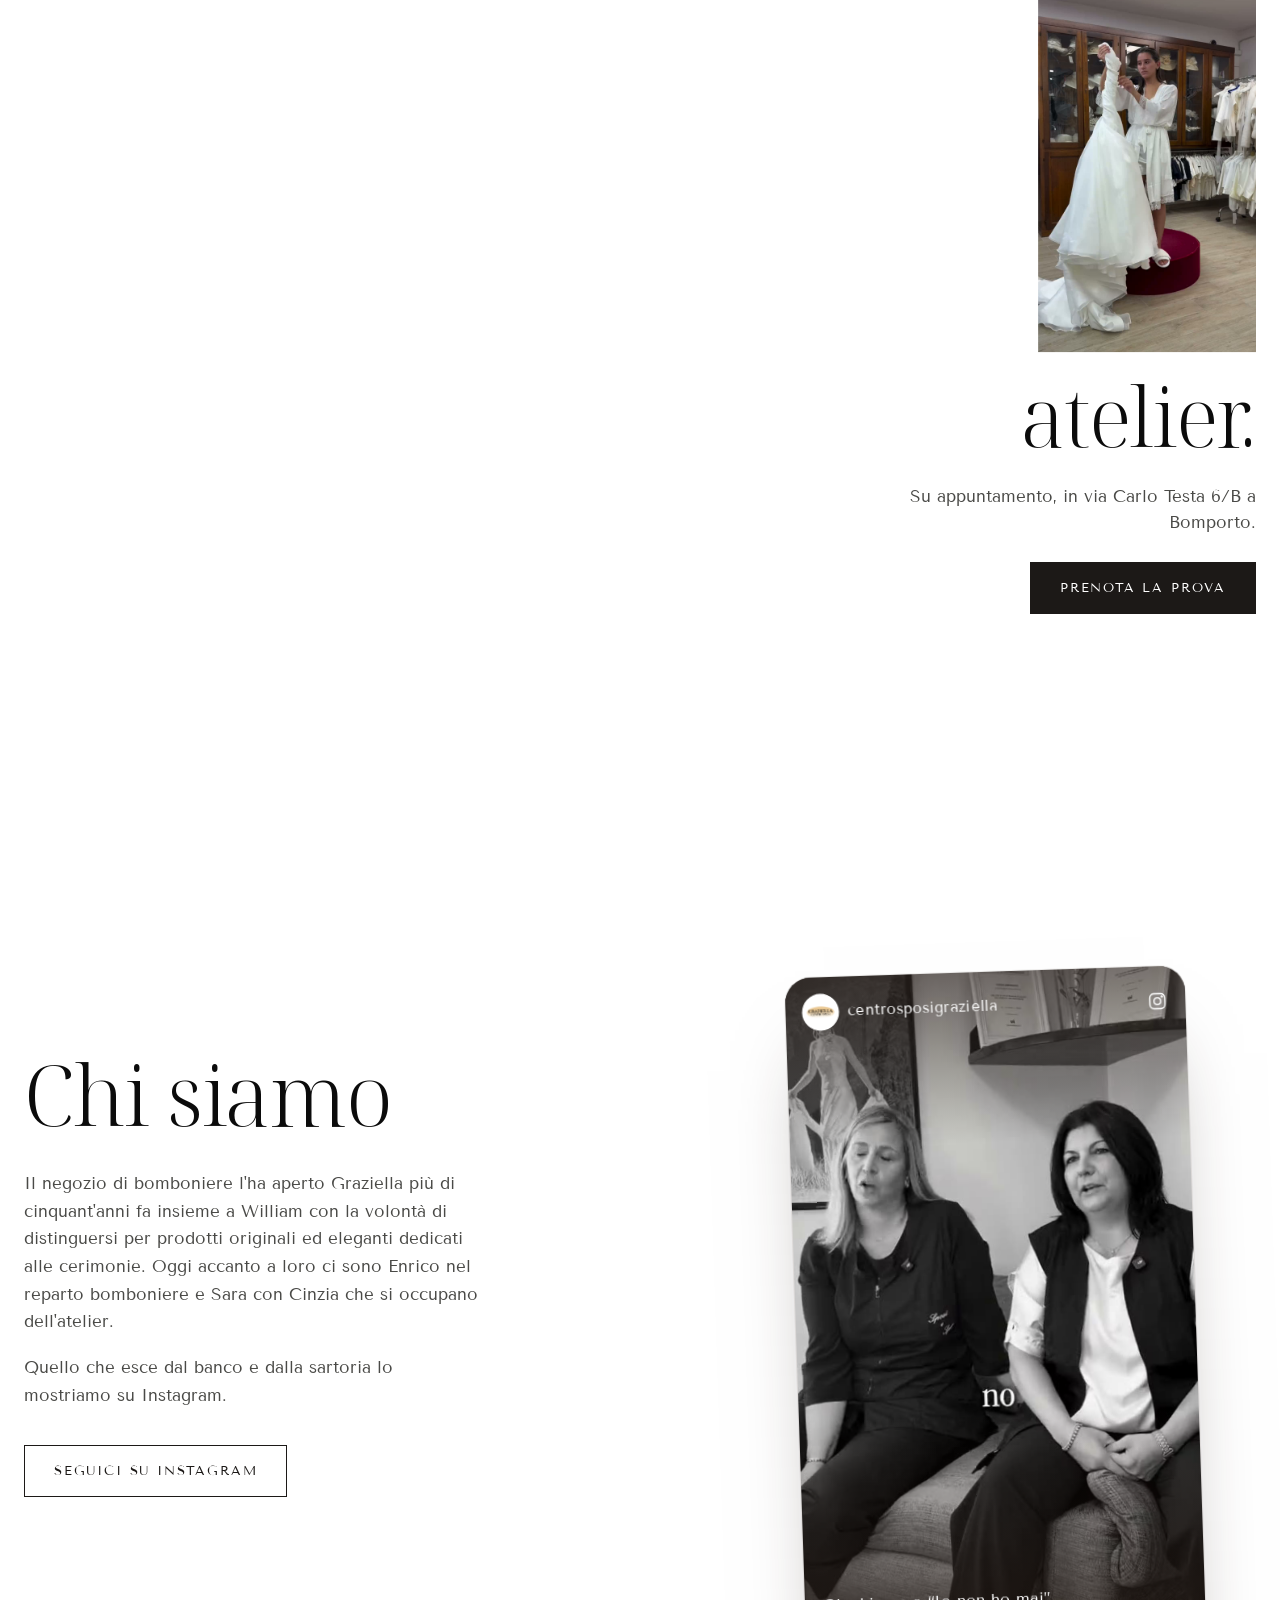
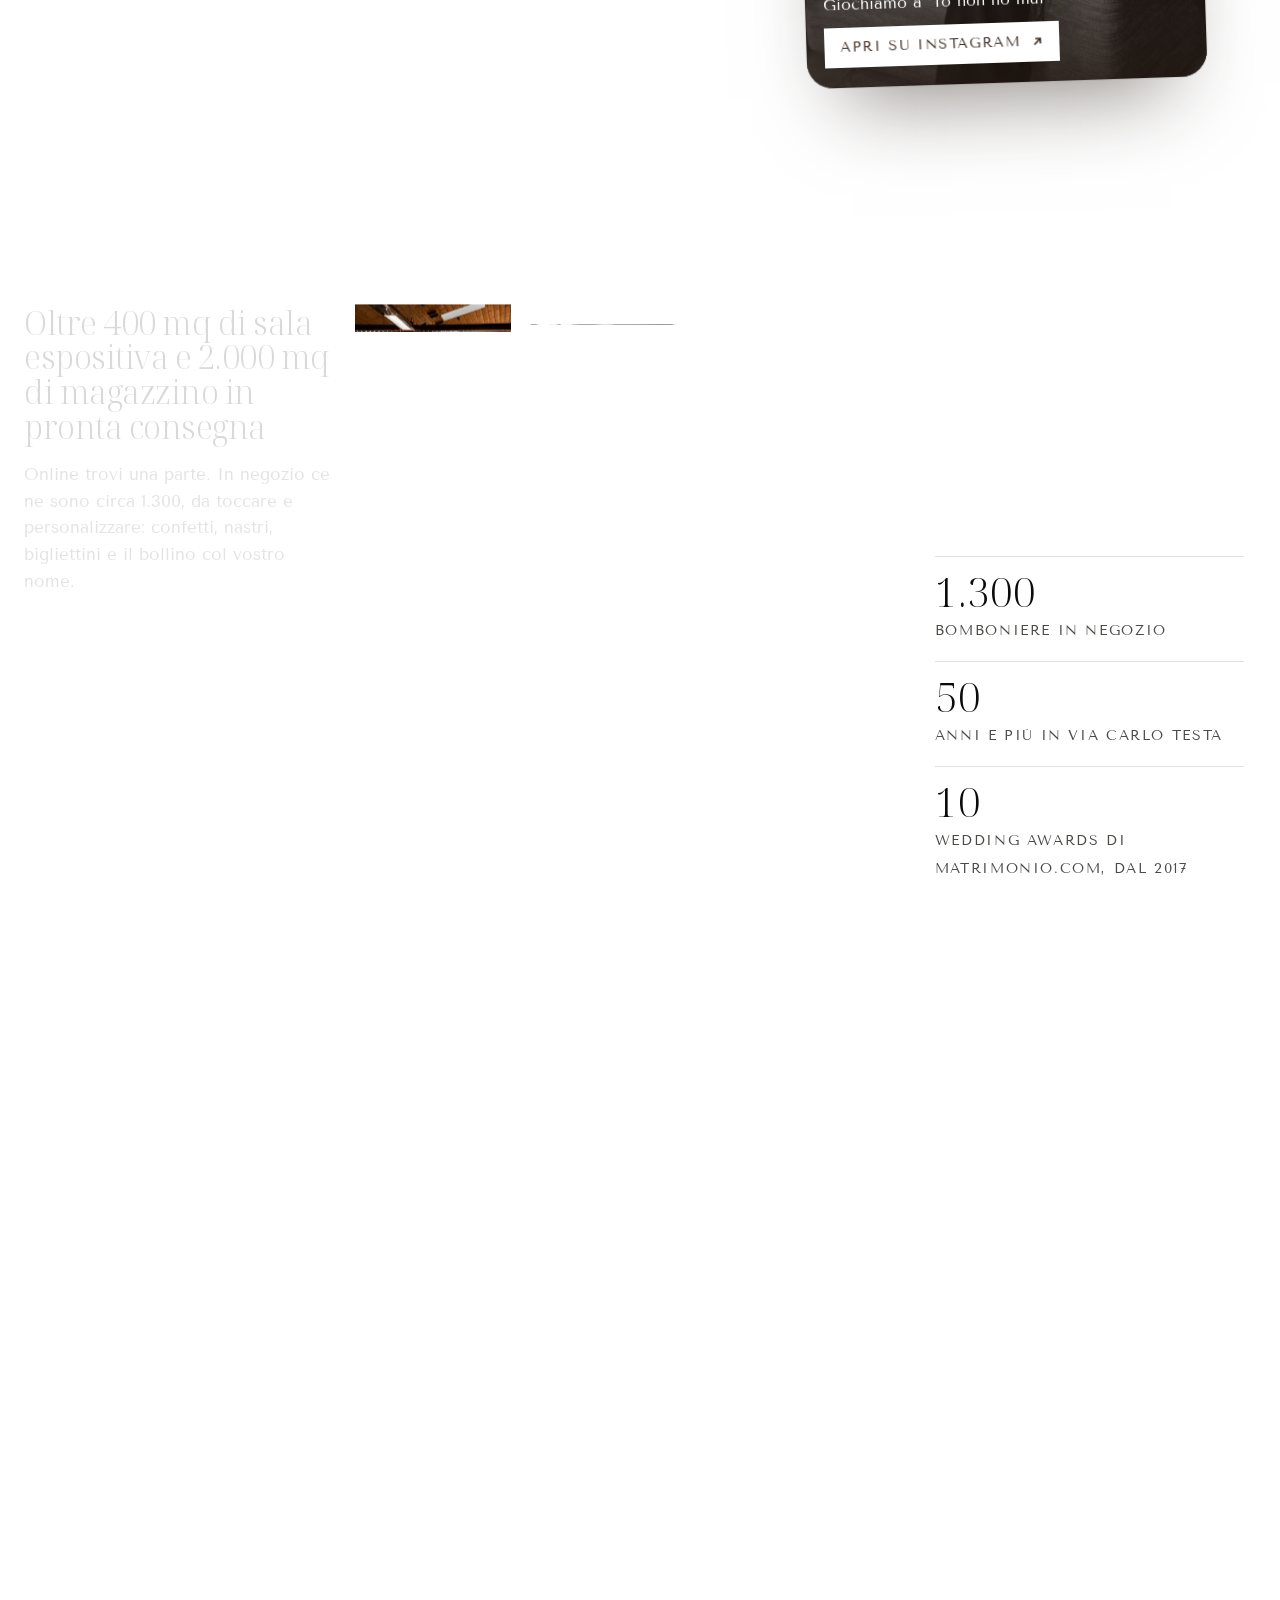
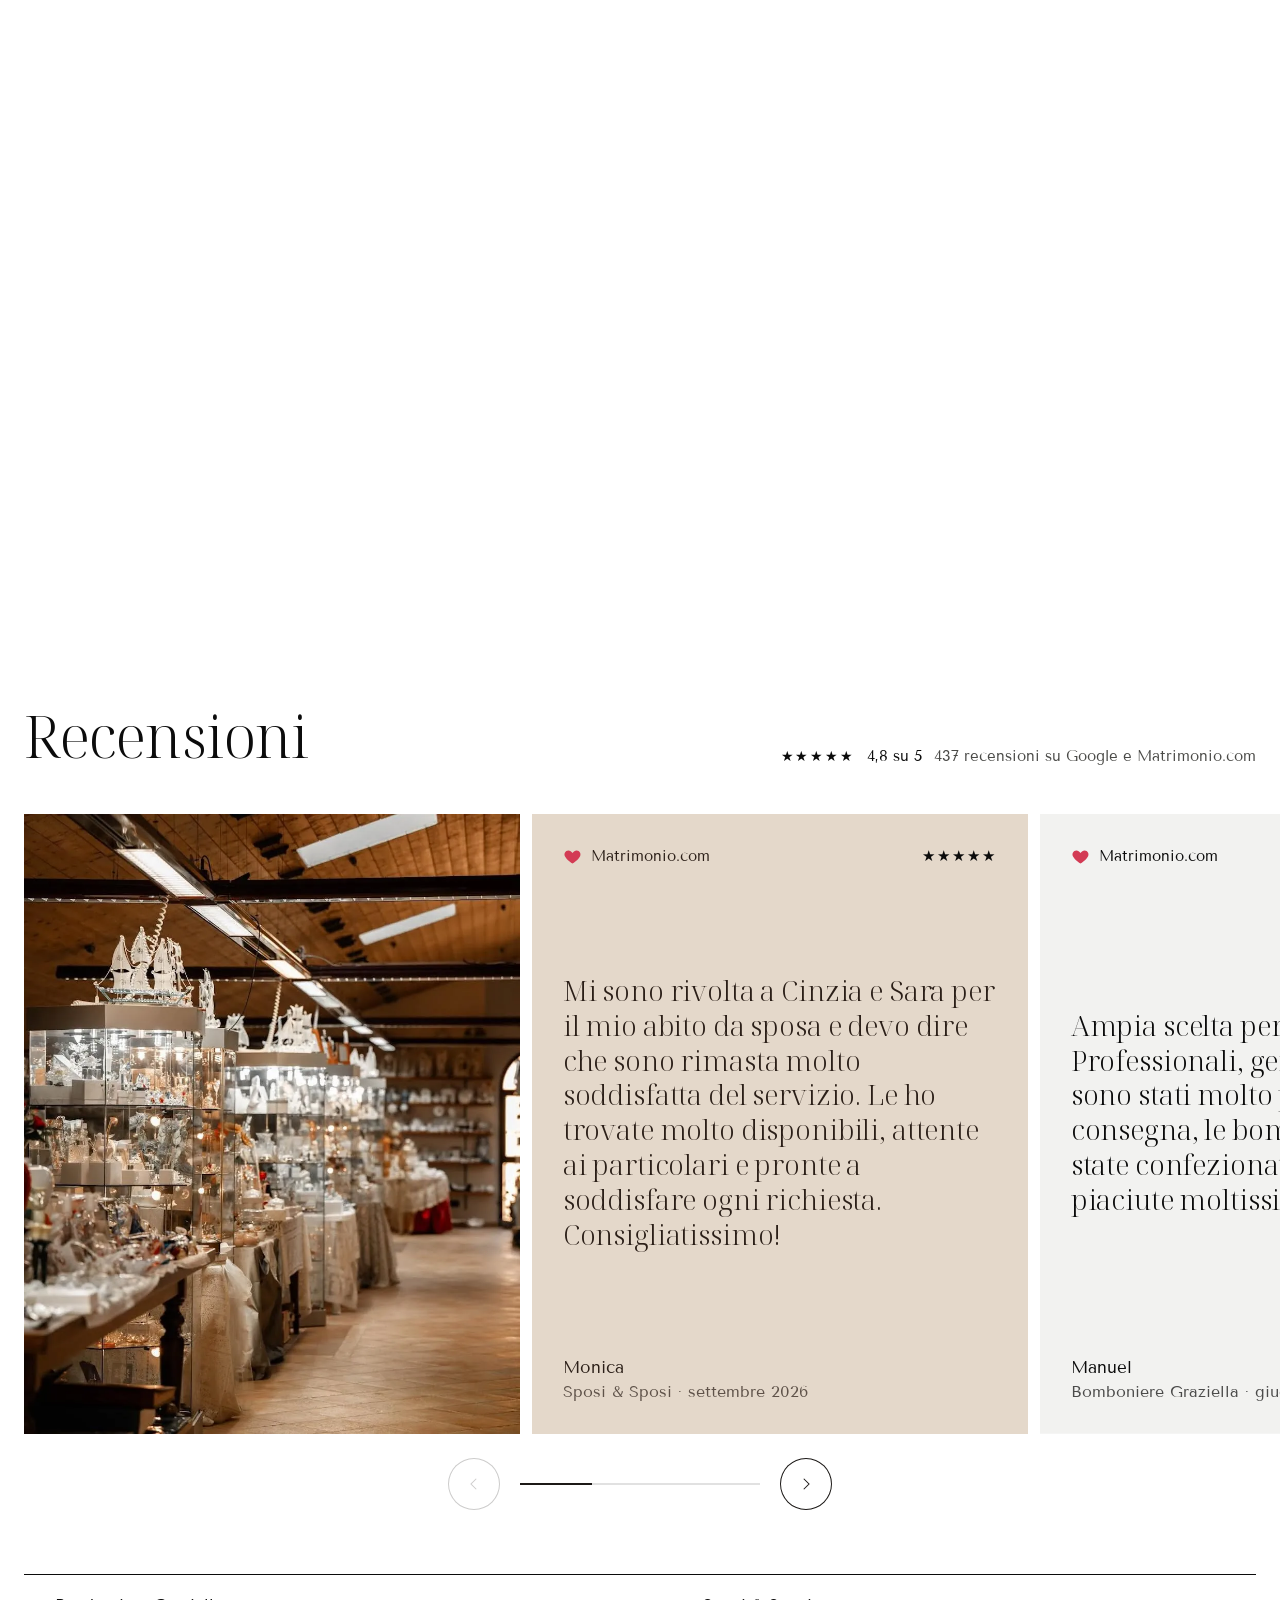
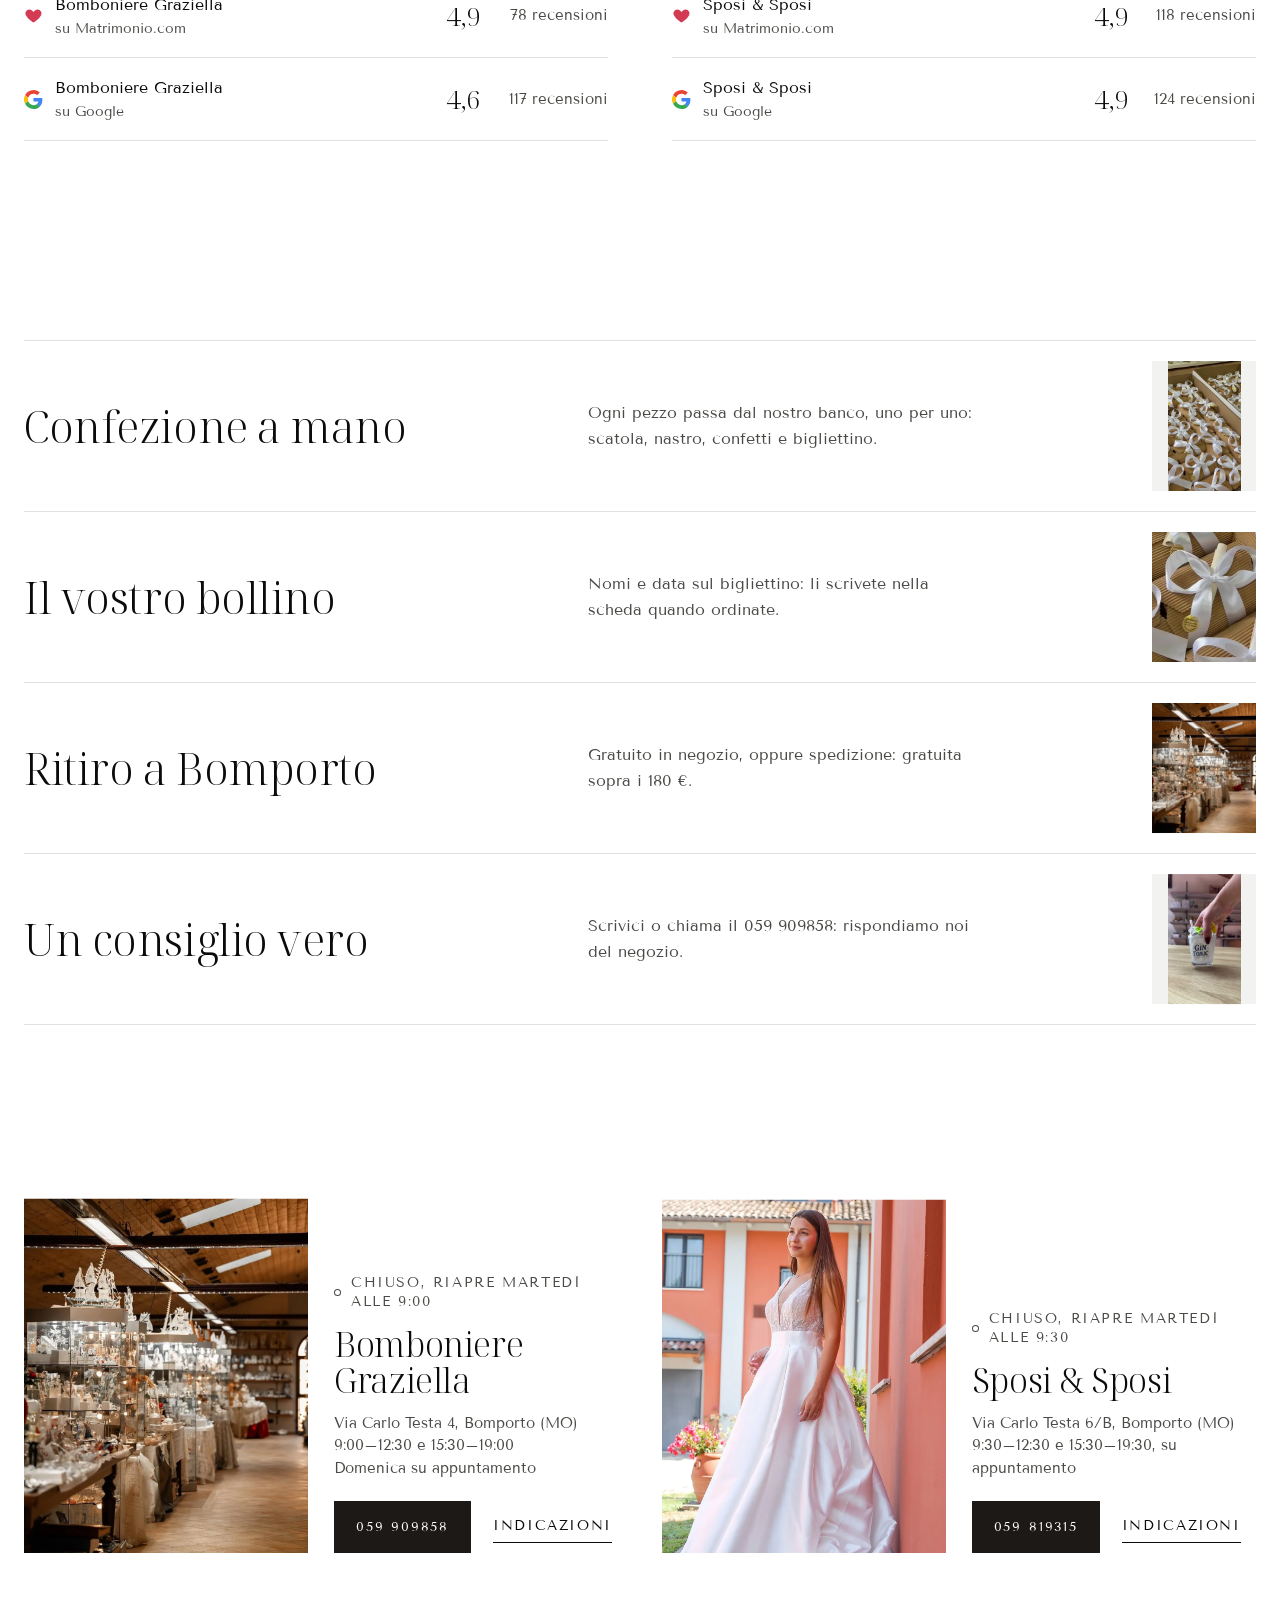
==== commit dac278bd: "Novità della prova approvate: cambio pagina a libro, abiti che salgono, frasi dell'atelier; foto pro" ====
--- a/index.html
+++ b/index.html
@@ -3,7 +3,7 @@
 <head>
 <meta charset="utf-8">
 <meta name="robots" content="noindex, nofollow">
-<script>try{var q=location.search;if(/[?&]prova=1/.test(q))localStorage.setItem("graziella-prova","1");if(/[?&]prova=0/.test(q))localStorage.removeItem("graziella-prova");if(localStorage.getItem("graziella-prova")==="1"){document.documentElement.classList.add("nuovo")}if(localStorage.getItem("graziella-prova")==="1"&&"onpagereveal" in window){document.documentElement.classList.add("libro");document.write('<link rel="stylesheet" href="assets/css/cambio-pagina.css">')}}catch(e){}</script>
+<script>try{if("onpagereveal" in window){document.documentElement.classList.add("libro");document.write('<link rel="stylesheet" href="assets/css/cambio-pagina.css">')}}catch(e){}</script>
 <meta name="viewport" content="width=device-width, initial-scale=1">
 <link rel="icon" href="assets/img/logo-graziella.png">
 <script>try{if(sessionStorage.getItem("graziella-passaggio")==="1"){document.documentElement.classList.add("in-passaggio");setTimeout(function(){document.documentElement.classList.remove("in-passaggio")},2500)}}catch(e){}</script>
@@ -320,10 +320,7 @@
   .sf__piu { right: 12px; bottom: 14px; width: 26px; height: 26px; }
 }
 
-/* ---- Prova (?prova=1): sezioni nuove al posto di Abiti in home e Atelier ---- */
-.solo-nuovo { display: none; }
-html.nuovo .solo-nuovo { display: block; }
-html.nuovo #abiti-home, html.nuovo #atelier { display: none; }
+/* ---- Abiti che salgono e parole dell'atelier (12/11/2026, approvate da Andrea il 17/11) ---- */
 /* Salita degli abiti (Gallery Rise di HorizonX): tessere 4:5, così le foto restano intere */
 .salita { position: relative; height: calc(100svh + 110vh); background: var(--paper); }
 .sl-palco { position: sticky; top: 0; height: 100svh; display: grid; grid-template-rows: auto minmax(0, 1fr); padding: calc(var(--head) + var(--bar) + 18px) var(--gut) 22px; overflow: hidden; }
@@ -336,7 +333,6 @@
 @media (hover: hover) and (pointer: fine) { .sl-item img { transition: transform .9s var(--ease); } .sl-item:hover img { transform: scale(1.04); } }
 /* Parole dell'atelier (Type Reveal di HorizonX): la foto si apre tra le parole, a sipario, senza inclinazioni */
 .parole { background: var(--paper); padding: 12vh var(--gut) 14vh; display: flex; flex-direction: column; overflow: hidden; }
-html.nuovo .parole { display: flex; }
 .tr-blocco { --open: 0; max-width: min(90%, 1100px); padding: 7vh 0; }
 .tr-blocco[data-align='center'] { align-self: center; text-align: center; }
 .tr-blocco[data-align='right'] { align-self: flex-end; text-align: right; }
@@ -450,23 +446,8 @@
     <div class="sf__binario" aria-label="Le bomboniere della sfilata"></div>
   </section>
 
-  <section class="anello" id="abiti-home" aria-labelledby="t-abiti">
-    <div class="anello__stick">
-      <div class="anello__testo">
-        <h2 class="h-xl" id="t-abiti" data-split>Abiti da sposa,<br> su misura</h2>
-        <div><p class="body-l" data-fade>Gli abiti non si comprano online. Li provi in atelier da Sposi &amp; Sposi e la nostra sartoria li adatta a te, dalla prima prova all'ultima cucitura.</p>
-        <div class="anello__azioni" data-fade><a class="btn" href="abiti.html">Vedi gli abiti</a><a class="btn btn--line" href="abiti.html#prova">Prenota la prova</a></div></div>
-      </div>
-      <div class="anello__fila" id="abiti-fila"></div>
-      <div class="fila-nav fila-nav--abiti">
-        <button type="button" class="fila-freccia" data-verso="-1" id="abiti-prima" aria-label="Abito precedente"><svg viewBox="0 0 24 24"><path d="M15 5l-7 7 7 7"/></svg></button>
-        <div class="fila-barra" aria-hidden="true"><i id="abiti-barra"></i></div>
-        <button type="button" class="fila-freccia" data-verso="1" id="abiti-dopo" aria-label="Abito successivo"><svg viewBox="0 0 24 24"><path d="M9 5l7 7-7 7"/></svg></button>
-      </div>
-    </div>
-  </section>
-
-  <section class="salita solo-nuovo" id="salita" aria-labelledby="t-salita">
+
+  <section class="salita" id="salita" aria-labelledby="t-salita">
     <div class="sl-palco">
       <div class="sl-testa">
         <h2 class="h-xl" id="t-salita">Abiti da sposa,<br> su misura</h2>
@@ -478,23 +459,8 @@
   </section>
 
 
-  <section class="atelier" id="atelier" aria-labelledby="t-atelier">
-    <div class="atelier__in">
-      <div>
-        <h2 class="h-xl" id="t-atelier" data-split>Sposi &amp; Sposi</h2>
-        <p class="atelier__frase" data-fade>Non lo sai finché non lo provi. L'atelier ha la sartoria in casa: Sara e Cinzia sistemano l'abito su di te.</p>
-        <a class="btn" href="abiti.html#prova" data-fade>Prenota la prova</a>
-      </div>
-      <figure class="atelier__foto" data-fade>
-        <img src="assets/img/sposa-facciata.webp" alt="Una sposa in abito di raso davanti a un palazzo arancione" loading="lazy">
-      </figure>
-      <div class="atelier__frame" id="cornice-video">
-        <video src="assets/video/atelier.mp4" poster="assets/video/atelier-poster.jpg" muted loop playsinline preload="metadata" aria-label="Una prova d'abito nell'atelier"></video>
-      </div>
-    </div>
-  </section>
-
-  <section class="parole solo-nuovo" id="parole" aria-labelledby="t-parole">
+
+  <section class="parole" id="parole" aria-labelledby="t-parole">
     <article class="tr-blocco" data-align="left">
       <h2 class="tr-tipo" id="t-parole">Non lo sai<br>finché non<br><span class="tr-slot"><span class="tr-cornice" style="--r:0.8"><img class="tr-fill" src="assets/img/prova-sorriso.webp" alt="Una sposa sorride durante la prova in atelier" loading="lazy"></span><span class="tr-parola">lo provi.</span></span></h2>
       <p class="tr-corpo">Da Sposi &amp; Sposi l'abito si sceglie addosso, con calma, prova dopo prova.</p>
@@ -612,7 +578,7 @@
       <span class="col__vert" aria-hidden="true">${f.corto || f.nome}</span>
       <span class="col__dentro">
         <span><span class="col__nome">${f.nome}</span><span class="col__conta label">${pezzi.length} bomboniere</span><span class="btn btn--light col__cta">Scegli</span></span>
-        <span class="col__pezzi" aria-hidden="true">${pezzi.slice(0, 2).map(p => `<span style="background-image:url(assets/prodotti/${p.id}.webp)"></span>`).join('')}</span>
+        <span class="col__pezzi" aria-hidden="true">${pezzi.slice(0, 2).map(p => `<span style="background-image:url(${GRAZIELLA.foto(p)})"></span>`).join('')}</span>
       </span>
     </a>`;
   }).join('');
@@ -675,16 +641,6 @@
   addEventListener('scroll', trasparenza, { passive: true });
 
   /* Slideshow degli abiti nella porta di destra */
-
-  /* Abiti: foto grandi in una fila da scorrere, con le frecce */
-  const abiti = G.abiti.slice(0, 10);
-  const filaAbiti = document.getElementById('abiti-fila');
-  filaAbiti.innerHTML = abiti.map(a => `<a class="abito-h" href="abiti.html#${a.linea}"><figure style="margin:0"><span class="abito-h__foto"><img src="assets/abiti/${a.id}.jpg" alt="${a.nome}" loading="lazy"></span><figcaption><span>${a.nome}</span><span class="label">${G.linee.find(l => l.id === a.linea).nome}</span></figcaption></figure></a>`).join('');
-  Negozio.fila(filaAbiti, { prima: document.getElementById('abiti-prima'), dopo: document.getElementById('abiti-dopo'), barra: document.getElementById('abiti-barra') });
-
-  /* Video dell'atelier: parte quando entra in vista */
-  const video = document.querySelector('#cornice-video video');
-  new IntersectionObserver(([e]) => e.isIntersecting ? video.play().catch(() => {}) : video.pause(), { threshold: .25 }).observe(video);
 
   /* Recensioni vere: loghi delle fonti e nomi delle due attività */
   const R = G.recensioni;
@@ -813,8 +769,6 @@
   /* Feste: le colonne salgono una dopo l'altra */
   gsap.from('.col', { clipPath: 'inset(100% 0 0 0)', duration: 1.2, stagger: .07, ease: 'expo.out', scrollTrigger: { trigger: '#colonne', start: 'top 82%', once: true } });
 
-  /* Atelier: la cornice del video cresce entrando */
-  gsap.fromTo('#cornice-video', { clipPath: 'inset(14% 10% 14% 10%)' }, { clipPath: 'inset(0% 0% 0% 0%)', ease: 'none', scrollTrigger: { trigger: '#atelier', start: 'top 85%', end: 'center center', scrub: 1 } });
 
   /* Negozio: ogni vetrina si apre come una tendina (la cornice scende, la foto sale) e il mosaico si compone con lo scroll */
   const vt = [...document.querySelectorAll('.vt')], vtIn = vt.map(f => f.querySelector('.vt__in'));
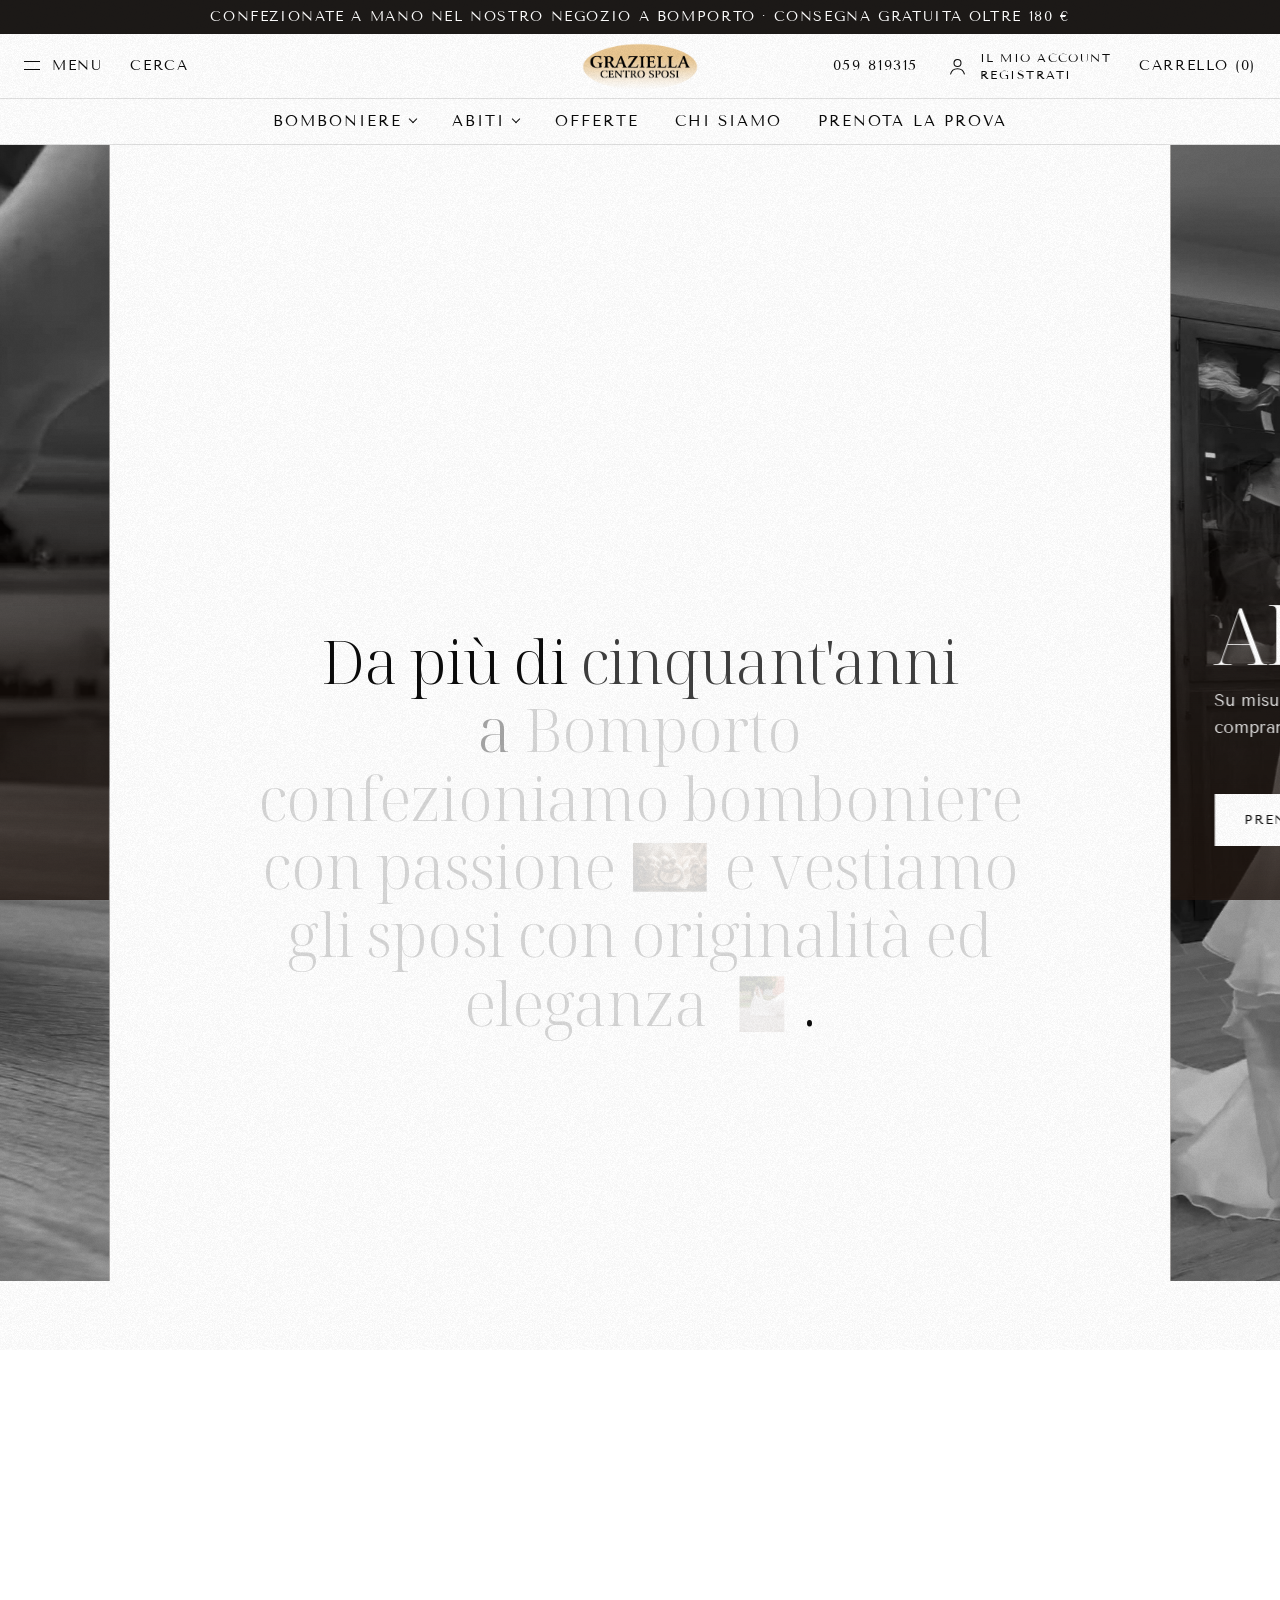
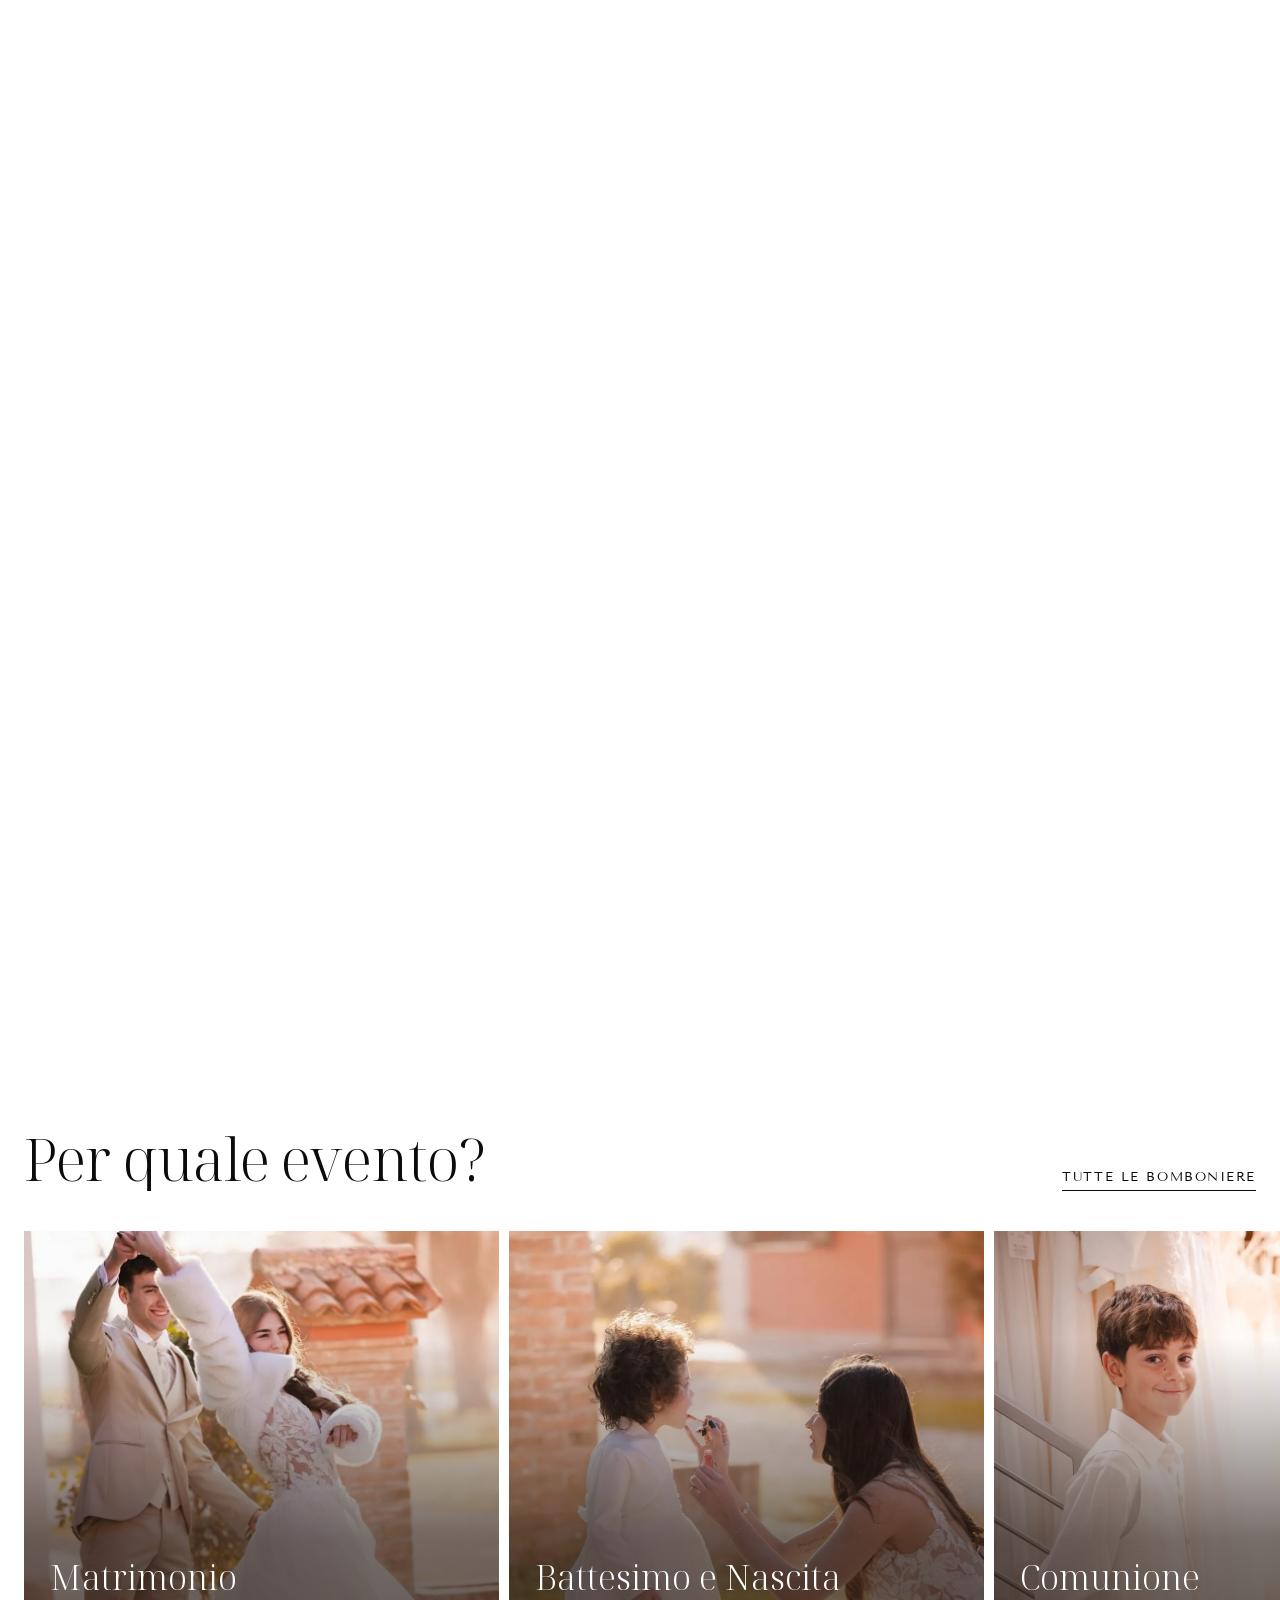
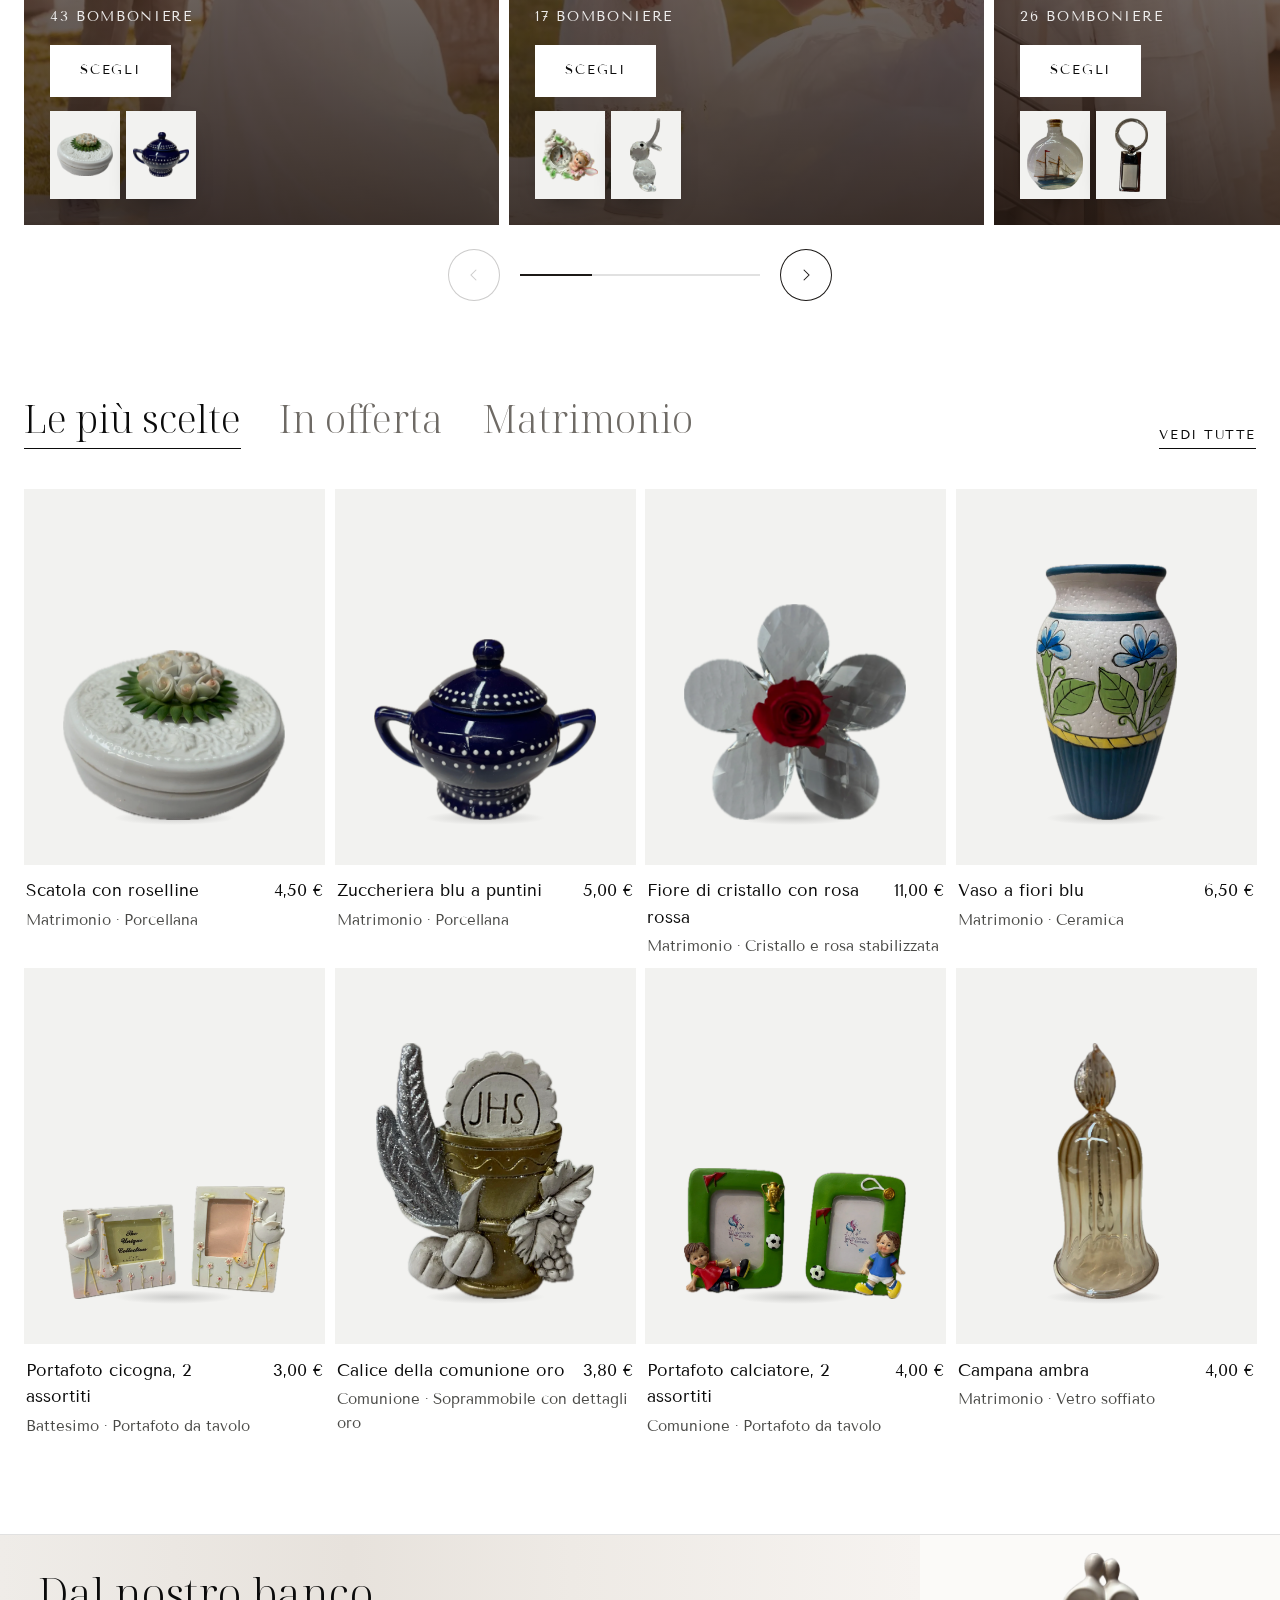
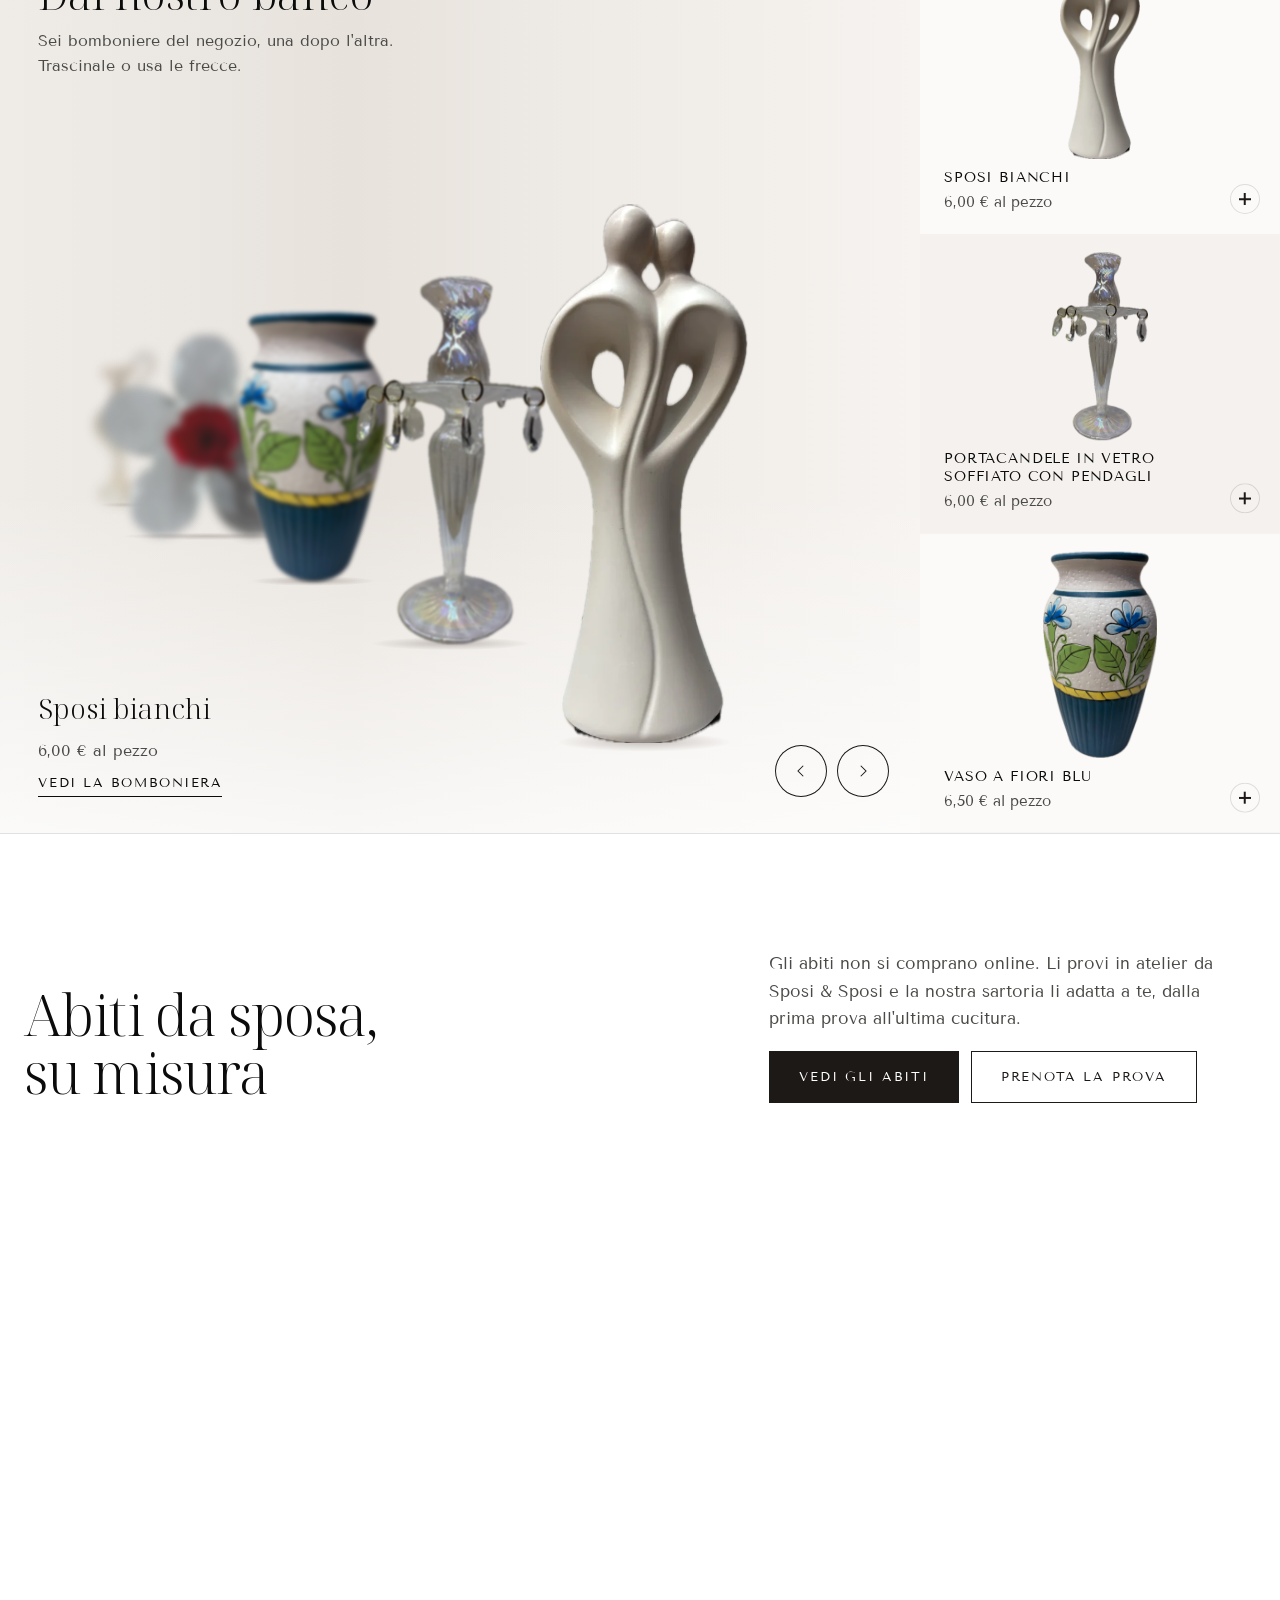
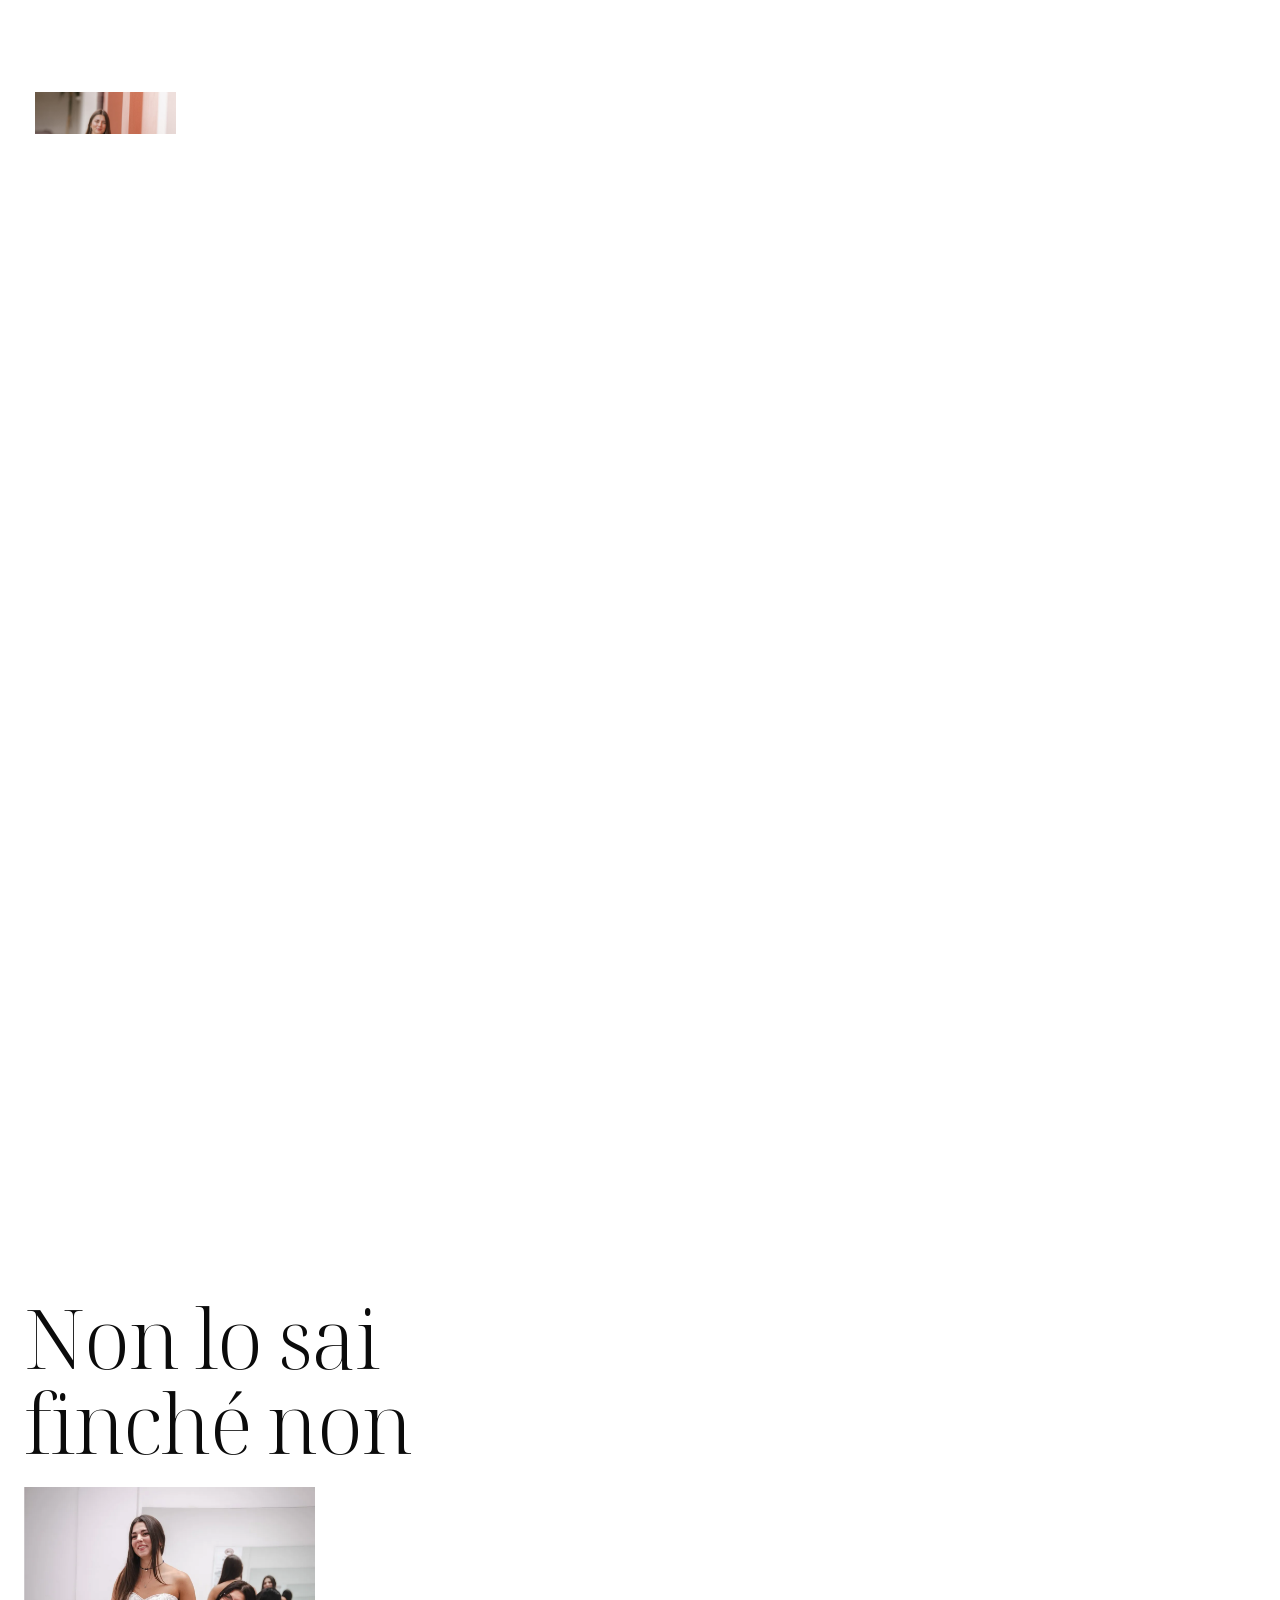
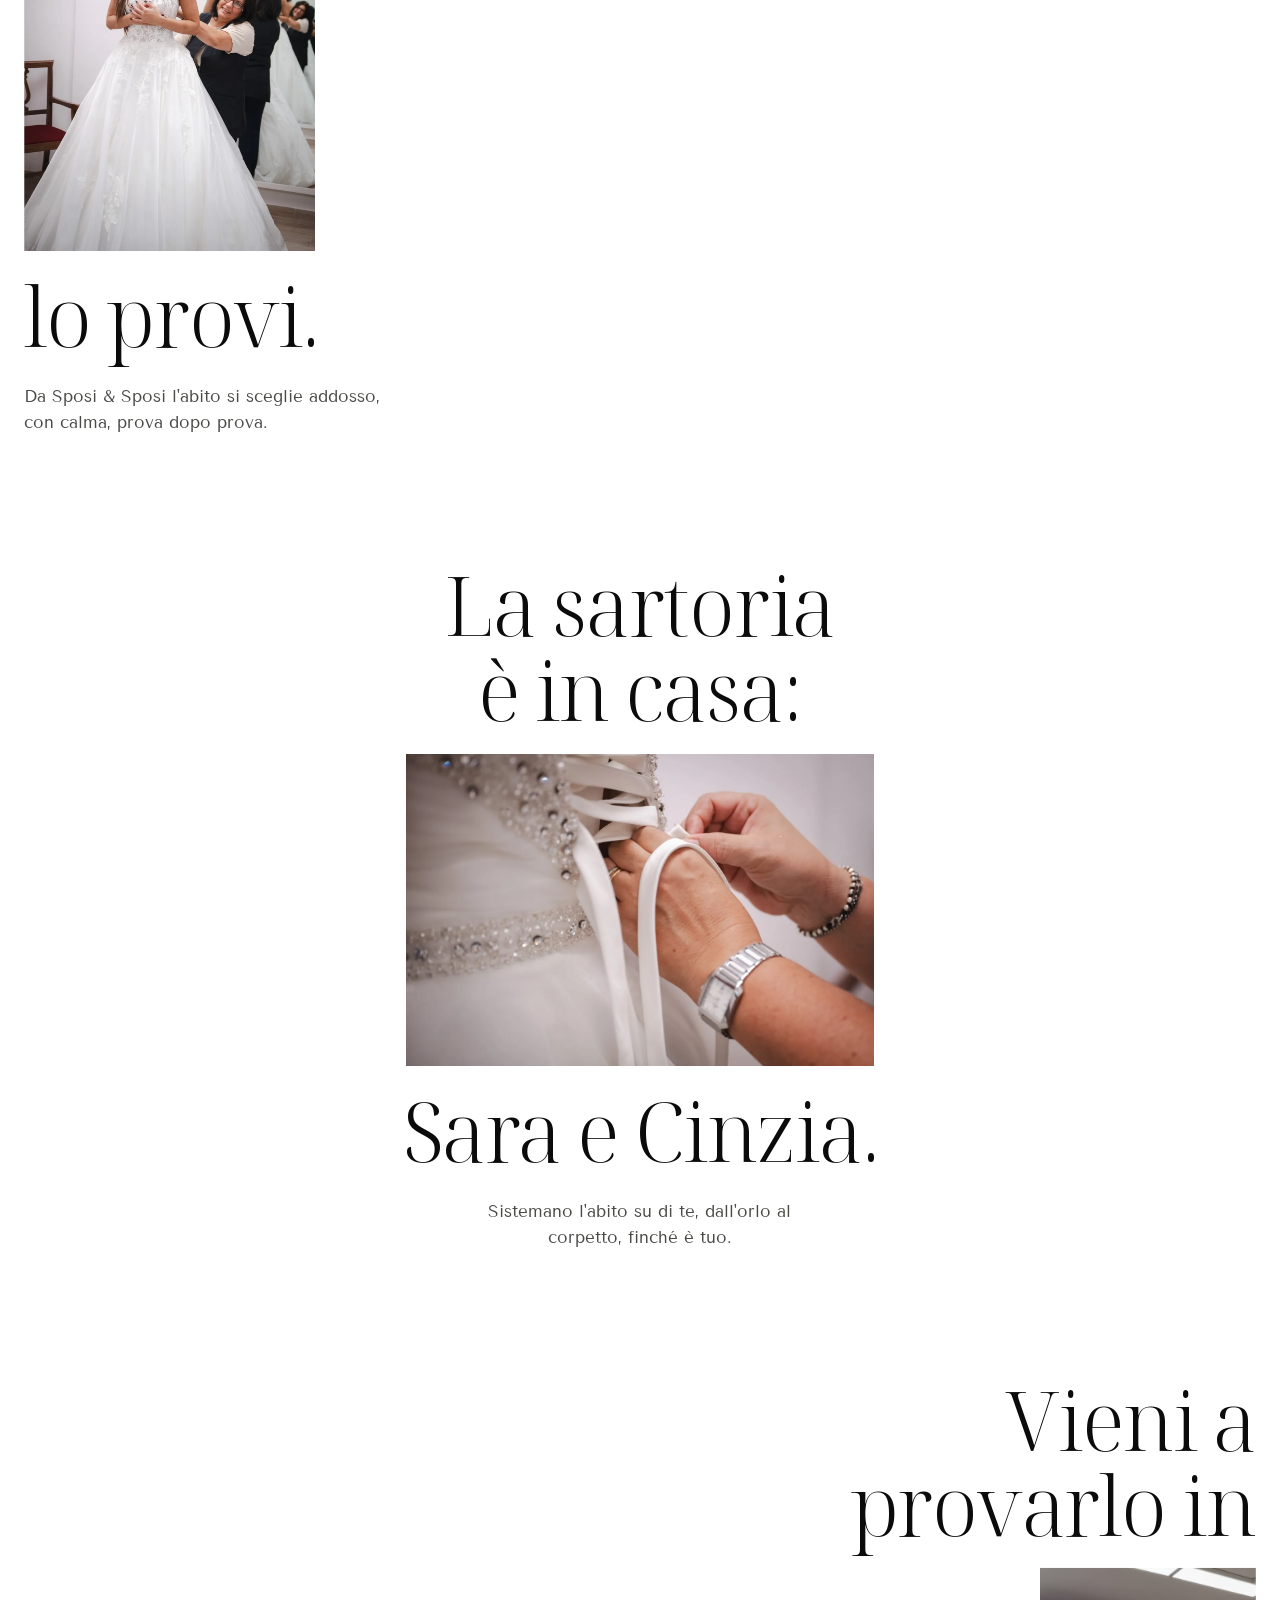
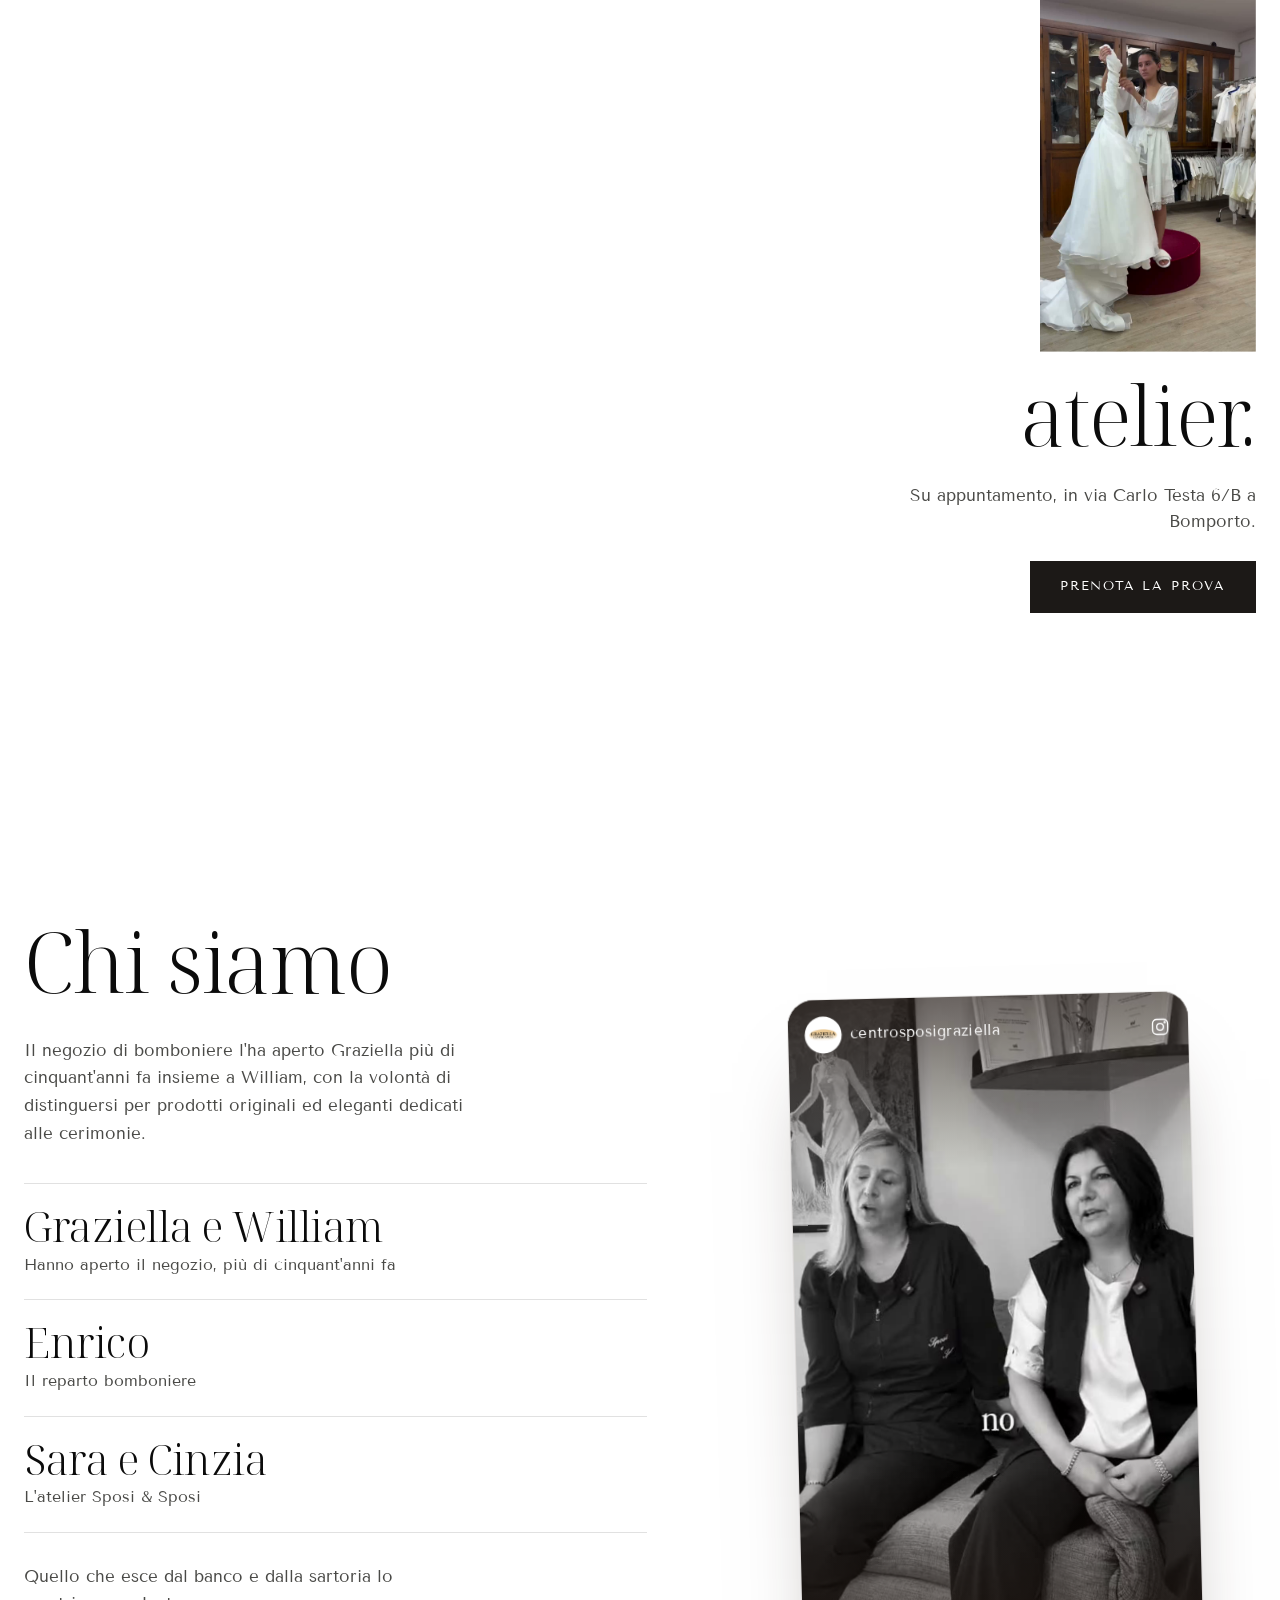
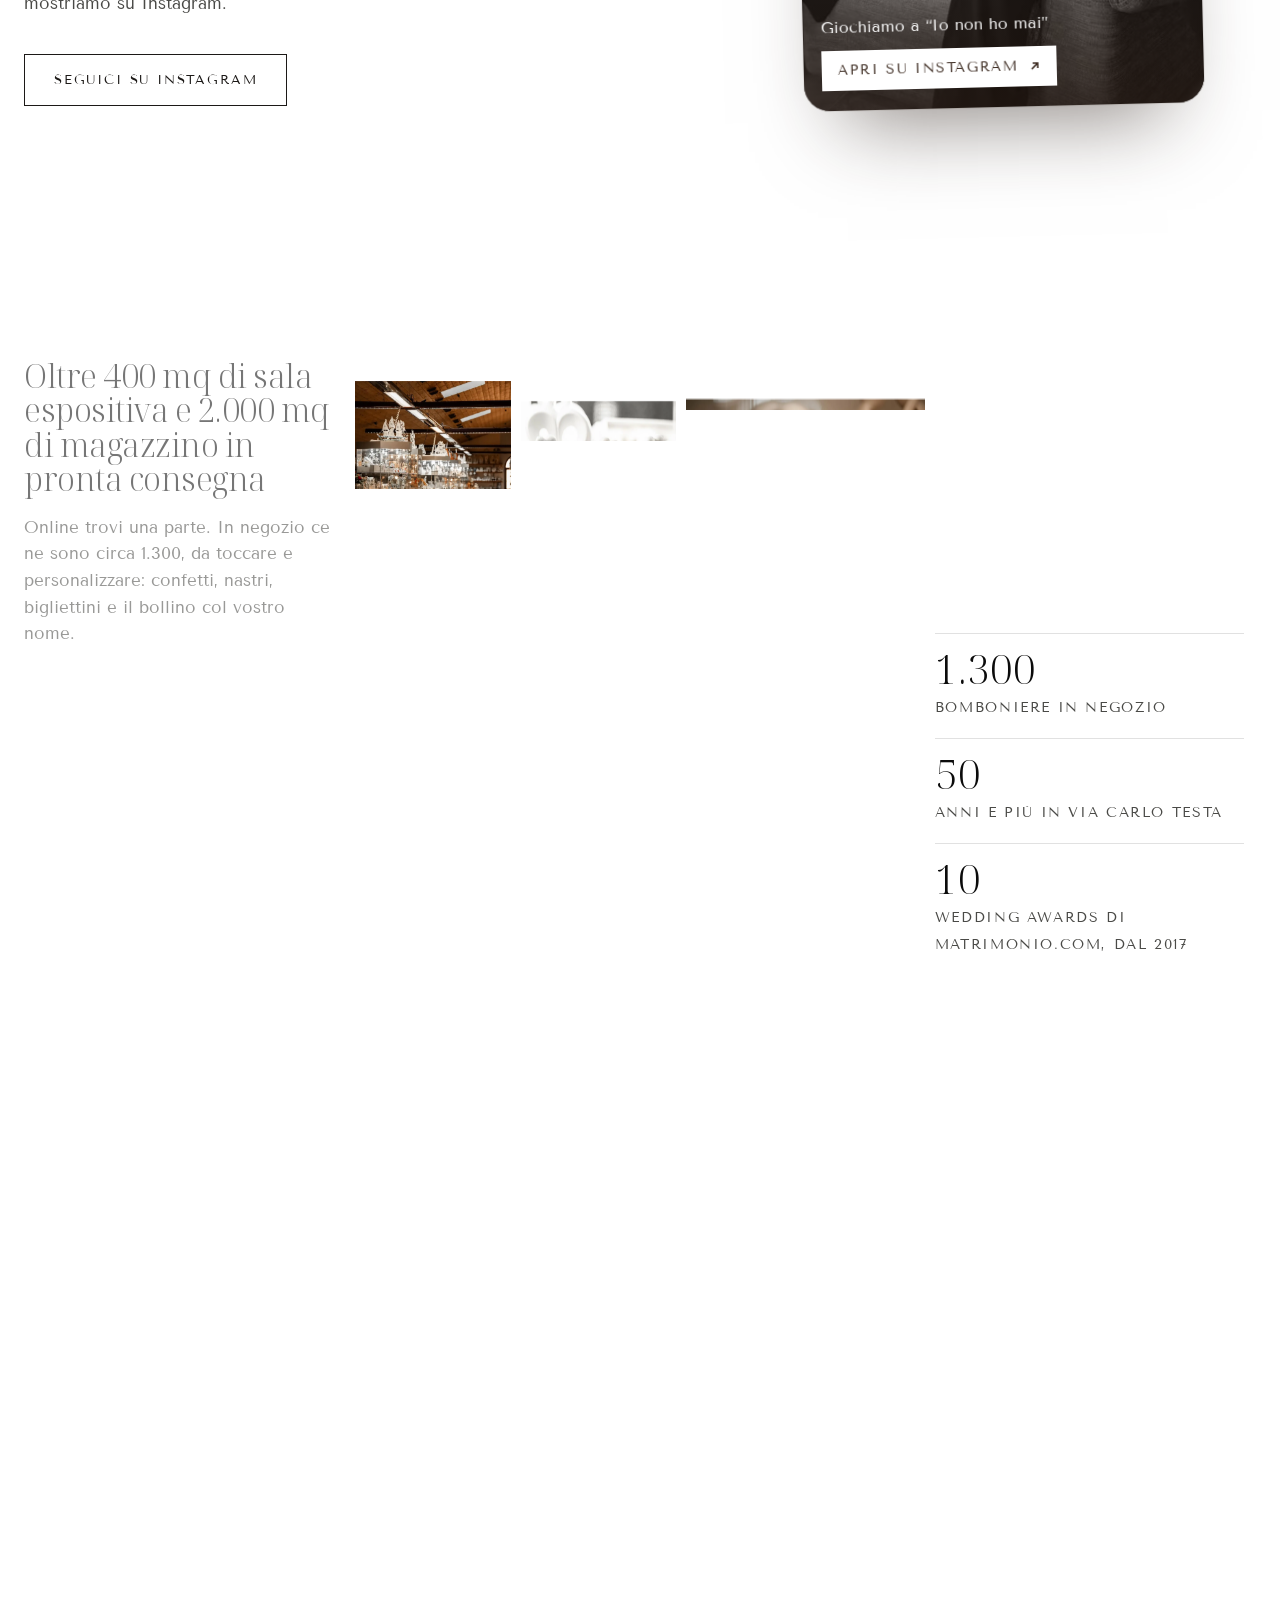
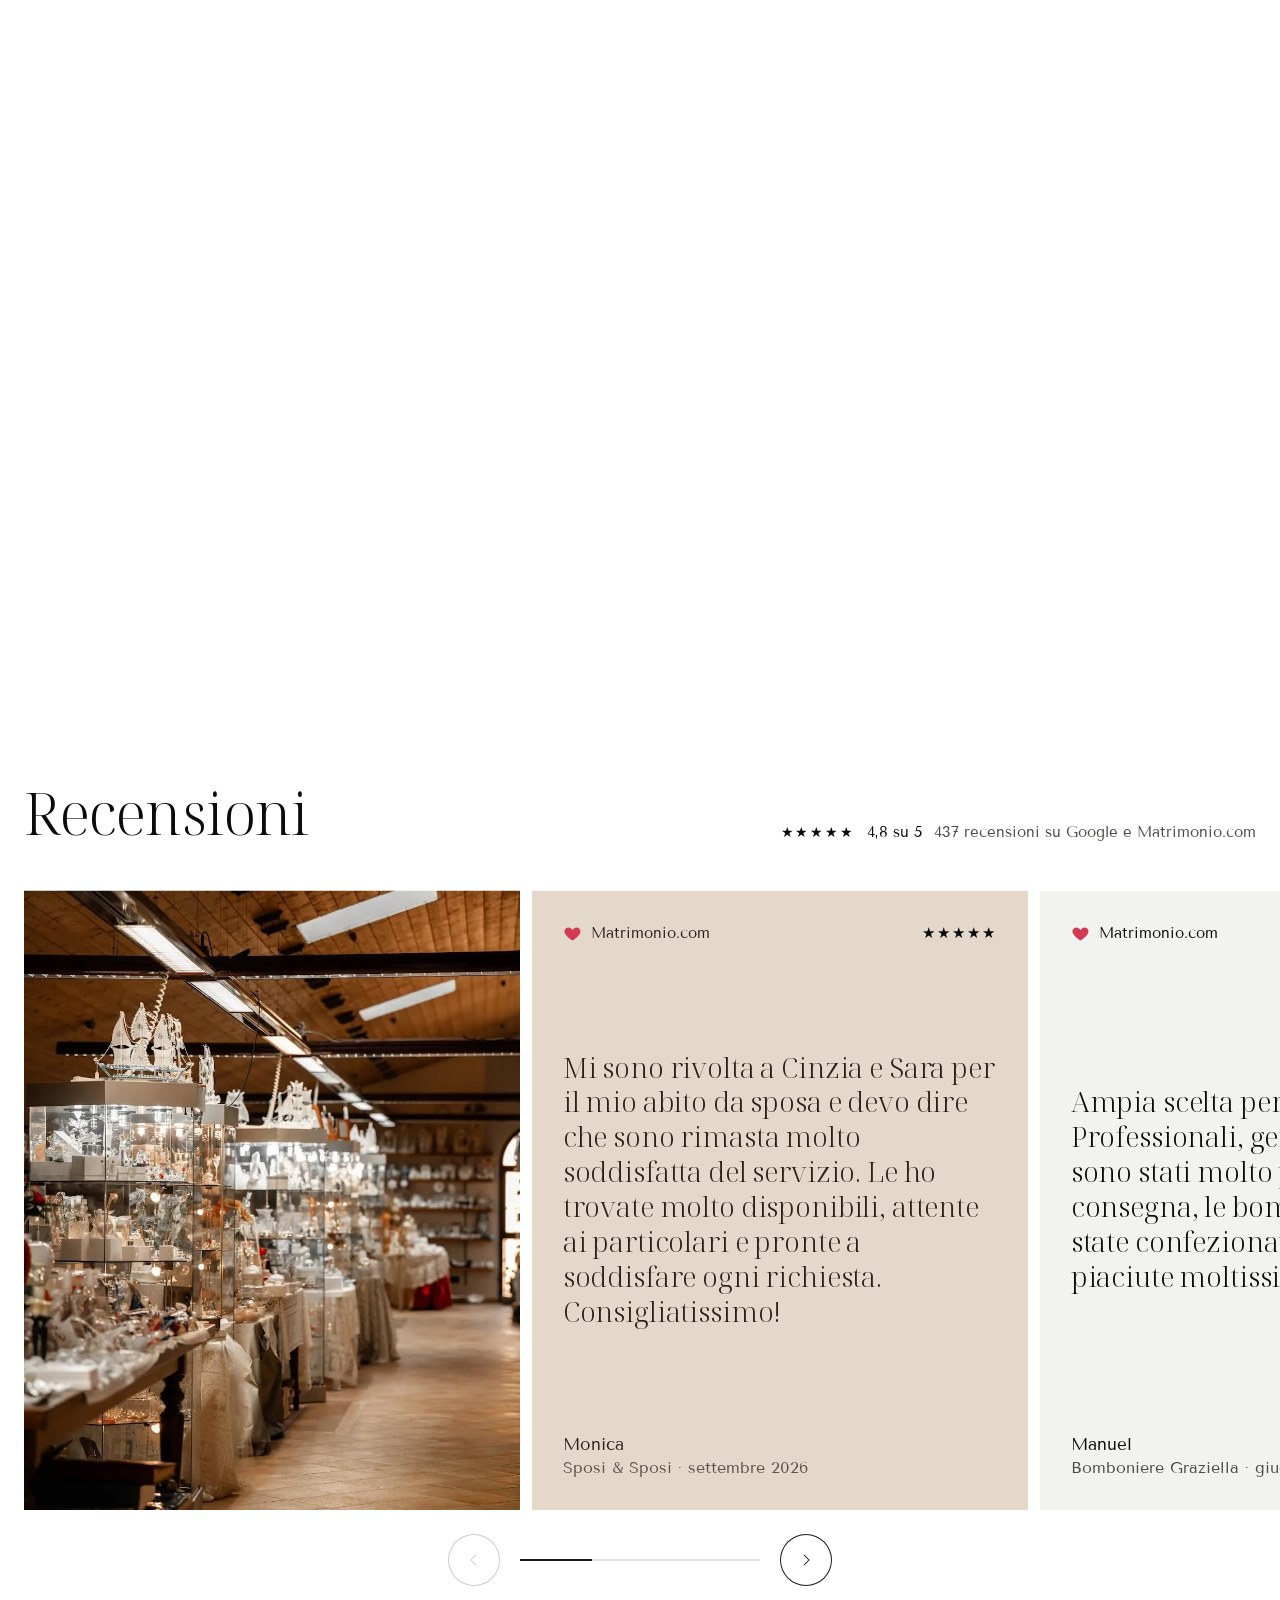
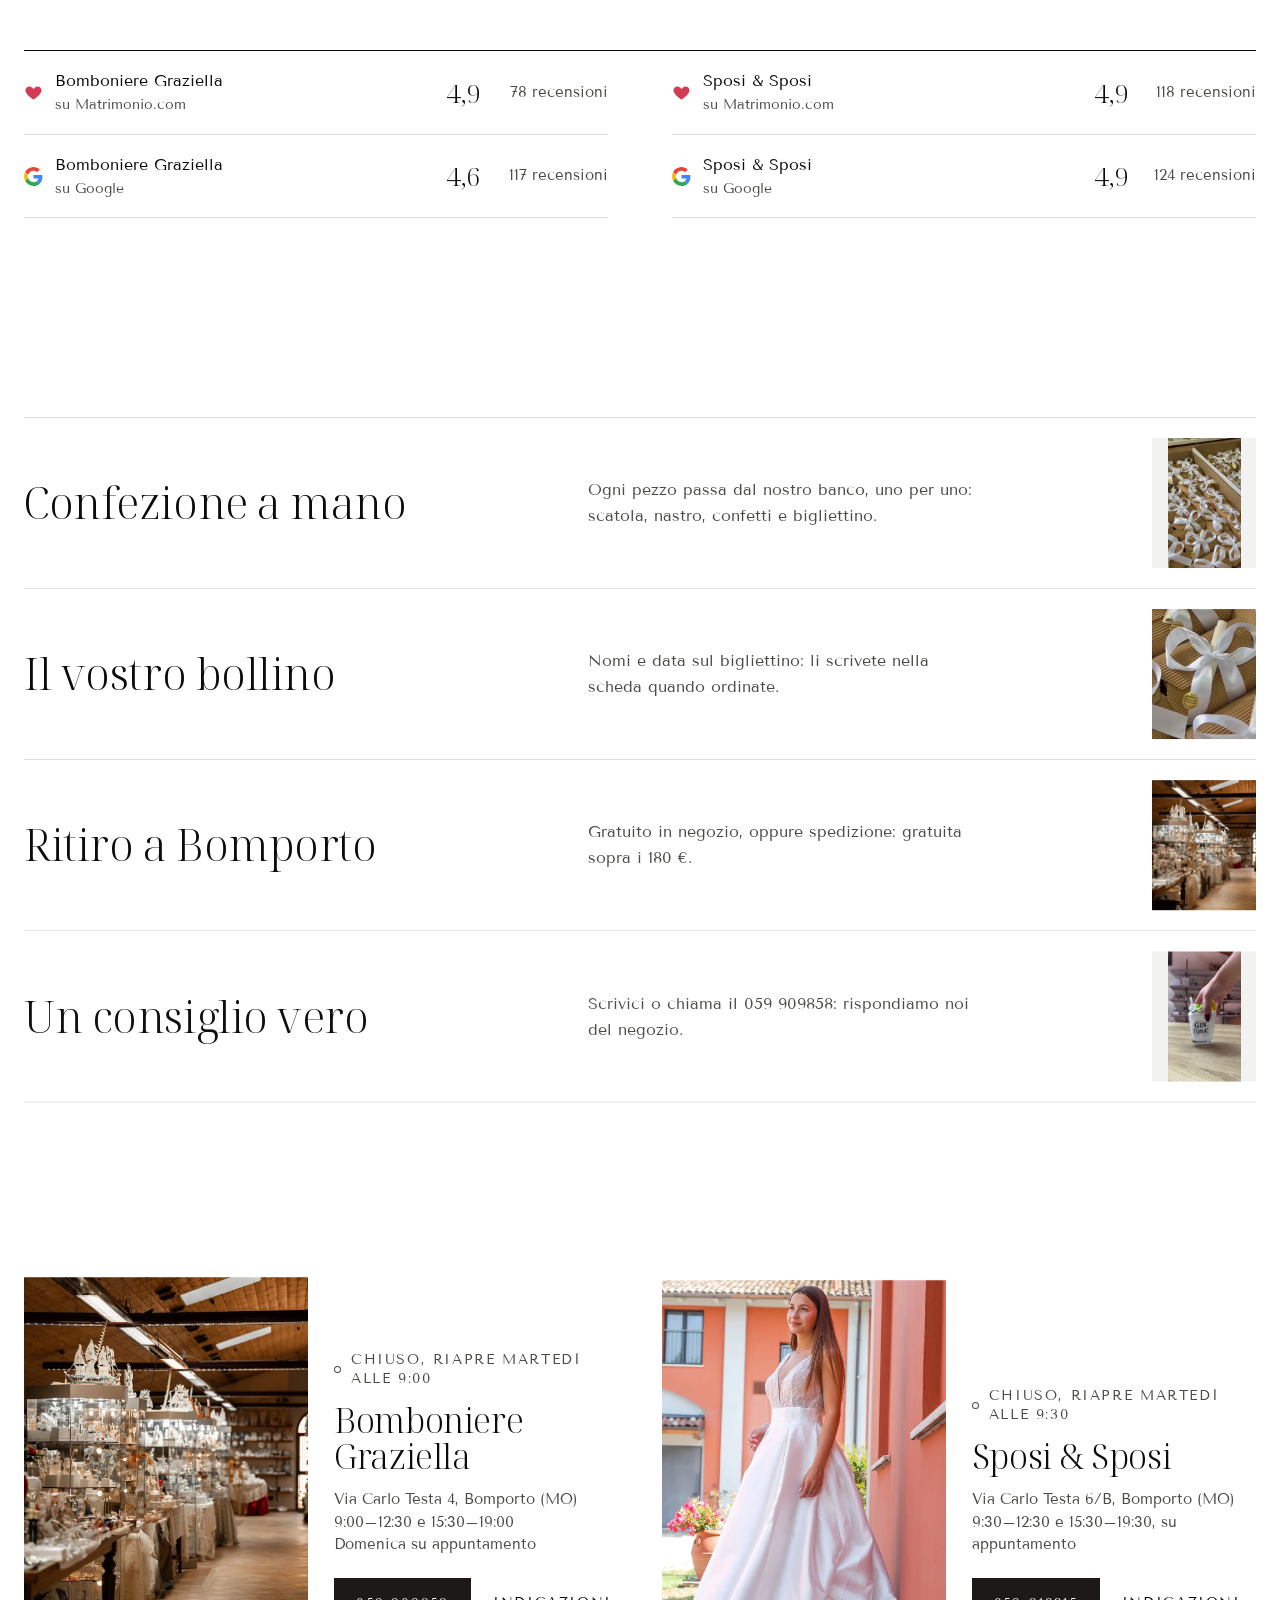
==== commit e0e112a6: "Effetti per telefono: schede che girano da sole, lente col dito, righe di servizi e chi siamo che si" ====
--- a/index.html
+++ b/index.html
@@ -192,6 +192,7 @@
 .srv__tit { font-family: var(--font-titoli); font-weight: var(--peso-titoli); font-size: clamp(32px, 3.4vw, 52px); line-height: 1.02; letter-spacing: -.01em; }
 .srv__txt { color: var(--graphite); max-width: 40ch; font-size: clamp(16px, 1.25vw, 18px); }
 .srv-lista.is-sopra .srv:not(.is-su) { opacity: .32; }
+.srv-lista.is-scorre .srv:not(.is-su) { opacity: .42; }
 .palco { position: absolute; inset: 0; pointer-events: none; z-index: 2; overflow: hidden; }
 .svela { position: absolute; top: 0; left: 0; width: 300px; height: 210px; opacity: 0; will-change: transform; }
 .svela__in, .svela__img { position: relative; width: 100%; height: 100%; overflow: hidden; }
@@ -213,6 +214,35 @@
 .chi__testo .h-xl + .body-l { margin-top: 32px; }
 .chi__testo .body-l + .body-l { margin-top: 18px; }
 .chi__testo .btn { margin-top: 36px; }
+/* Le persone: righe grandi; col mouse un pannello marrone si apre e sopra arriva la foto del loro reparto (Hover Placard di HorizonX) */
+.chi { position: relative; }
+.persone { list-style: none; margin: 36px 0 30px; padding: 0; border-top: 1px solid var(--hair); }
+.persona { position: relative; display: grid; grid-template-columns: minmax(0, 1fr); gap: 4px; padding: 20px 0 22px; border-bottom: 1px solid var(--hair); cursor: default; transition: padding .6s var(--ease); }
+.persona__nome { font-family: var(--font-titoli); font-weight: var(--peso-titoli); font-size: clamp(30px, 3.3vw, 48px); line-height: 1.05; letter-spacing: -.01em; color: var(--ink); transition: color .5s var(--ease); }
+.persona__nome .char { display: inline-block; }
+.persona__nome .parola { white-space: nowrap; }
+.persona__ruolo { font-size: 15.5px; color: var(--graphite); }
+.persona__foto { display: none; }
+@media (hover: hover) and (pointer: fine) {
+  .persone.is-sopra .persona:not(.is-su) .persona__nome { color: var(--fog); }
+  .persona.is-su { padding-left: 14px; }
+}
+.placca { position: absolute; top: 0; left: 0; z-index: 3; width: 290px; opacity: 0; pointer-events: none; will-change: transform; }
+.placca__fondo { position: absolute; inset: -12px; background: var(--bruno); }
+.placca__dentro { position: relative; overflow: hidden; }
+.placca__img { display: block; width: 100%; height: auto; }
+/* Sul telefono la riga che passa a metà schermo si accende: il pannello marrone si apre, la foto arriva sopra, il nome si riscrive */
+@media (max-width: 760px) {
+  .persona { grid-template-columns: minmax(0, 1fr) 96px; gap: 4px 20px; align-items: center; padding: 22px 0 24px; }
+  .persona__nome, .persona__ruolo { grid-column: 1; }
+  .persona__nome { align-self: end; }
+  .persona__ruolo { align-self: start; }
+  .persona__foto { display: block; position: relative; grid-column: 2; grid-row: 1 / span 2; width: 96px; }
+  .persona__fondo { position: absolute; inset: -7px; background: var(--bruno); }
+  .persona__dentro { position: relative; display: block; overflow: hidden; }
+  .persona__mini { display: block; width: 100%; height: auto; }
+  .persone.is-scorre .persona:not(.is-su) .persona__nome { color: var(--fog); }
+}
 .reel { position: relative; justify-self: center; display: block; width: min(400px, 100%); aspect-ratio: 9 / 16; border-radius: 26px; overflow: hidden; background: var(--bruno-scuro); color: var(--paper); box-shadow: 0 50px 80px -40px rgba(43, 31, 24, .55), 0 0 0 1px rgba(43, 31, 24, .08); will-change: transform; }
 .reel video { position: absolute; inset: 0; width: 100%; height: 100%; object-fit: contain; }
 .reel::before, .reel::after { content: ''; position: absolute; left: 0; right: 0; z-index: 1; pointer-events: none; }
@@ -481,7 +511,12 @@
     <div class="wrap chi__in">
       <div class="chi__testo">
         <h2 class="h-xl" id="t-chi" data-split>Chi siamo</h2>
-        <p class="body-l" data-fade>Il negozio di bomboniere l'ha aperto Graziella più di cinquant'anni fa insieme a William con la volontà di distinguersi per prodotti originali ed eleganti dedicati alle cerimonie. Oggi accanto a loro ci sono Enrico nel reparto bomboniere e Sara con Cinzia che si occupano dell'atelier.</p>
+        <p class="body-l" data-fade>Il negozio di bomboniere l'ha aperto Graziella più di cinquant'anni fa insieme a William, con la volontà di distinguersi per prodotti originali ed eleganti dedicati alle cerimonie.</p>
+        <ul class="persone" id="persone" aria-label="Le persone del negozio">
+          <li class="persona" data-img="assets/img/showroom-travi.webp"><span class="persona__nome">Graziella e William</span><span class="persona__ruolo">Hanno aperto il negozio, più di cinquant'anni fa</span><span class="persona__foto" aria-hidden="true"><span class="persona__fondo"></span><span class="persona__dentro"><img class="persona__mini" src="assets/img/showroom-travi.webp" alt="" width="960" height="1198" loading="lazy"></span></span></li>
+          <li class="persona" data-img="assets/img/vetrina-cristallo.webp"><span class="persona__nome">Enrico</span><span class="persona__ruolo">Il reparto bomboniere</span><span class="persona__foto" aria-hidden="true"><span class="persona__fondo"></span><span class="persona__dentro"><img class="persona__mini" src="assets/img/vetrina-cristallo.webp" alt="" width="960" height="1201" loading="lazy"></span></span></li>
+          <li class="persona" data-img="assets/img/mani-lacci.webp"><span class="persona__nome">Sara e Cinzia</span><span class="persona__ruolo">L'atelier Sposi &amp; Sposi</span><span class="persona__foto" aria-hidden="true"><span class="persona__fondo"></span><span class="persona__dentro"><img class="persona__mini" src="assets/img/mani-lacci.webp" alt="" width="1400" height="933" loading="lazy"></span></span></li>
+        </ul>
         <p class="body-l" data-fade>Quello che esce dal banco e dalla sartoria lo mostriamo su Instagram.</p>
         <a class="btn btn--line" href="https://www.instagram.com/centrosposigraziella/" target="_blank" rel="noopener" data-fade>Seguici su Instagram</a>
       </div>
@@ -560,6 +595,7 @@
 <script src="assets/js/dati.js"></script>
 <script src="assets/js/recensioni.js"></script>
 <script src="assets/js/negozio.js"></script>
+<script src="assets/js/vetrina.js"></script>
 <script src="assets/js/sfilata.js"></script>
 <script>
 (function () {
@@ -822,7 +858,95 @@
       });
     });
   }
+  /* Sul telefono il servizio che passa a metà schermo si accende e la sua foto entra a sipario; gli altri restano in secondo piano */
+  if (matchMedia('(max-width: 760px)').matches && !matchMedia('(prefers-reduced-motion: reduce)').matches) {
+    const righe = document.getElementById('servizi-righe');
+    righe.classList.add('is-scorre');
+    righe.querySelectorAll('.srv').forEach(srv => {
+      const mini = srv.querySelector('.srv__mini');
+      srv._accendi = on => {
+        srv.classList.toggle('is-su', on);
+        if (on && mini) gsap.fromTo(mini, { clipPath: 'inset(0% 100% 0% 0%)' }, { clipPath: 'inset(0% 0% 0% 0%)', duration: .7, ease: 'expo.out' });
+      };
+    });
+    const io = new IntersectionObserver(v => v.forEach(x => x.target._accendi(x.isIntersecting)), { rootMargin: '-57% 0px -42% 0px' });
+    righe.querySelectorAll('.srv').forEach(r => io.observe(r));
+  }
   gsap.from('.srv', { opacity: 0, y: 30, duration: 1, stagger: .08, ease: 'power3.out', clearProps: 'opacity,transform', scrollTrigger: { trigger: '#servizi-righe', start: 'top 88%', once: true } });
+
+  /* Chi siamo: Hover Placard di HorizonX. Sulla riga il pannello marrone si apre dal centro, la foto del reparto arriva sopra
+     un attimo dopo, il nome si riscrive lettera per lettera; il riquadro segue il mouse. Le foto restano intere e dritte. */
+  if (matchMedia('(hover: hover) and (pointer: fine)').matches && window.SplitText) {
+    const palcoChi = document.getElementById('chi-siamo'), persone = document.getElementById('persone');
+    persone.querySelectorAll('.persona').forEach(riga => {
+      const placca = document.createElement('div');
+      placca.className = 'placca'; placca.setAttribute('aria-hidden', 'true');
+      placca.innerHTML = `<div class="placca__fondo"></div><div class="placca__dentro"><img class="placca__img" alt="" src="${riga.dataset.img}"></div>`;
+      palcoChi.append(placca);
+      const fondo = placca.children[0], dentro = placca.children[1], img = dentro.firstChild;
+      const lettere = SplitText.create(riga.querySelector('.persona__nome'), { type: 'words, chars', wordsClass: 'parola', charsClass: 'char' }).chars;
+      const pos = { x: 0, y: 0 }, mira = { x: 0, y: 0 };
+      const segui = e => {
+        const b = palcoChi.getBoundingClientRect();
+        mira.x = gsap.utils.clamp(0, b.width - placca.offsetWidth, e.clientX - b.left + 28);
+        mira.y = gsap.utils.clamp(0, b.height - placca.offsetHeight, e.clientY - b.top - placca.offsetHeight * .5);
+      };
+      const muovi = () => { pos.x += (mira.x - pos.x) * .16; pos.y += (mira.y - pos.y) * .16; gsap.set(placca, { x: pos.x, y: pos.y }); };
+      let tl = null;
+      riga.addEventListener('mouseenter', e => {
+        segui(e); pos.x = mira.x; pos.y = mira.y; muovi();
+        gsap.ticker.add(muovi);
+        persone.classList.add('is-sopra'); riga.classList.add('is-su');
+        tl && tl.kill(); gsap.killTweensOf([placca, fondo, dentro, img]);
+        gsap.set(placca, { opacity: 1, zIndex: 3 });
+        tl = gsap.timeline()
+          .fromTo(fondo, { opacity: 0, scale: 0 }, { opacity: 1, scale: 1, duration: .8, ease: 'expo.out' }, 0)
+          .fromTo(dentro, { opacity: 0, scale: 0 }, { opacity: 1, scale: 1, duration: .8, ease: 'expo.out' }, .15)
+          .fromTo(img, { scale: 1.5 }, { scale: 1, duration: .8, ease: 'expo.out' }, .15);
+        gsap.killTweensOf(lettere);
+        gsap.fromTo(lettere, { opacity: 0, yPercent: 50 }, { opacity: 1, yPercent: 0, duration: .35, ease: 'expo.out', stagger: .025 });
+      });
+      riga.addEventListener('mousemove', segui);
+      riga.addEventListener('mouseleave', () => {
+        persone.classList.remove('is-sopra'); riga.classList.remove('is-su');
+        tl && tl.kill();
+        gsap.set(placca, { zIndex: 2 });
+        tl = gsap.timeline({ onComplete: () => { gsap.set(placca, { opacity: 0 }); gsap.ticker.remove(muovi); } })
+          .to([fondo, dentro], { opacity: 0, scale: .9, duration: .22, ease: 'expo.out' }, 0);
+      });
+    });
+  }
+  /* Sul telefono lo stesso Hover Placard parte scorrendo: la riga che attraversa la metà dello schermo si accende */
+  if (!matchMedia('(hover: hover) and (pointer: fine)').matches && window.SplitText && !matchMedia('(prefers-reduced-motion: reduce)').matches) {
+    const persone = document.getElementById('persone');
+    persone.classList.add('is-scorre');
+    persone.querySelectorAll('.persona').forEach(riga => {
+      const fondo = riga.querySelector('.persona__fondo'), dentro = riga.querySelector('.persona__dentro'), img = riga.querySelector('.persona__mini');
+      const lettere = SplitText.create(riga.querySelector('.persona__nome'), { type: 'words, chars', wordsClass: 'parola', charsClass: 'char' }).chars;
+      gsap.set([fondo, dentro], { opacity: 0, scale: 0 });
+      let tl = null;
+      const su = () => {
+        riga.classList.add('is-su');
+        tl && tl.kill();
+        tl = gsap.timeline()
+          .to(fondo, { opacity: 1, scale: 1, duration: .8, ease: 'expo.out' }, 0)
+          .to(dentro, { opacity: 1, scale: 1, duration: .8, ease: 'expo.out' }, .15)
+          .fromTo(img, { scale: 1.5 }, { scale: 1, duration: .8, ease: 'expo.out' }, .15);
+        gsap.killTweensOf(lettere);
+        gsap.fromTo(lettere, { opacity: 0, yPercent: 50 }, { opacity: 1, yPercent: 0, duration: .35, ease: 'expo.out', stagger: .025 });
+      };
+      const giu = () => {
+        riga.classList.remove('is-su');
+        tl && tl.kill();
+        tl = gsap.timeline().to([fondo, dentro], { opacity: 0, scale: .9, duration: .3, ease: 'expo.out' }, 0);
+      };
+      riga._accendi = on => on ? su() : giu();
+    });
+    /* Una linea sottile poco sotto la metà dello schermo: la riga che la attraversa è quella accesa */
+    const io = new IntersectionObserver(v => v.forEach(x => x.target._accendi(x.isIntersecting)), { rootMargin: '-57% 0px -42% 0px' });
+    persone.querySelectorAll('.persona').forEach(r => io.observe(r));
+  }
+  gsap.from('.persona', { opacity: 0, y: 26, duration: 1, stagger: .09, ease: 'power3.out', clearProps: 'opacity,transform', scrollTrigger: { trigger: '#persone', start: 'top 88%', once: true } });
 
   /* Recensioni: entrano come le colonne degli eventi */
   gsap.from('.rec-voce', { clipPath: 'inset(100% 0 0 0)', duration: 1.2, stagger: .07, ease: 'expo.out', clearProps: 'clipPath', scrollTrigger: { trigger: '#rec-fila', start: 'top 82%', once: true } });
--- a/assets/css/negozio.css
+++ b/assets/css/negozio.css
@@ -302,7 +302,7 @@
 }
 .card:hover .card__field img { transform: translateY(-5%) scale(1.03); }
 .card:hover .card__field::after { transform: scaleX(.8); opacity: .6; }
-.card__tag { position: absolute; top: 12px; left: 12px; z-index: 2; font-size: 11px; letter-spacing: .12em; text-transform: uppercase; }
+.card__tag { position: absolute; top: 12px; left: 12px; z-index: 2; font-size: 12px; letter-spacing: .12em; text-transform: uppercase; }
 .card__add {
   position: absolute; left: 10px; right: 10px; bottom: 10px; z-index: 2; height: 42px;
   background: var(--nero); color: var(--paper); font-size: 12px; letter-spacing: .12em; text-transform: uppercase;
@@ -429,7 +429,8 @@
 .pagamenti span { display: inline-flex; align-items: center; height: 28px; padding: 0 10px; border: 1px solid var(--hair); font-size: 12px; letter-spacing: .04em; color: var(--graphite); }
 
 /* Telefono: la riga delle voci entra tutta, il testo si adatta alla larghezza */
-@media (max-width: 760px) { .head__cats.label { font-size: clamp(10.5px, 3.05vw, 13px); } }
+@media (max-width: 760px) { .head__cats.label { font-size: clamp(12px, 3.1vw, 13px); } }
+@media (max-width: 400px) { .head__cats a { letter-spacing: .025em; } }
 
 /* Piede: le due porte dell'hero tornano come i due negozi veri (pannello foto del piede ORRIS, MotionSites), sotto colonne quiete su carta (Lemaire). Niente onda, niente scritta enorme. */
 .foot { position: relative; background: var(--paper); color: var(--ink); }
@@ -496,7 +497,7 @@
 @media (hover: hover) and (pointer: fine) { .conto__menu a:hover { background: var(--mist); } }
 @media (min-width: 1100px) {
   .conto__btn { pointer-events: none; }
-  .conto__menu { position: static; display: grid; gap: 2px; min-width: 0; padding: 0; background: none; box-shadow: none; font-size: 11px; line-height: 1.25; }
+  .conto__menu { position: static; display: grid; gap: 2px; min-width: 0; padding: 0; background: none; box-shadow: none; font-size: 12px; line-height: 1.25; }
   .conto__menu a { min-height: 0; padding: 0; }
   @media (hover: hover) and (pointer: fine) { .conto__menu a:hover { background: none; text-decoration: underline; text-underline-offset: 3px; } }
 }
@@ -513,3 +514,24 @@
   .head__left .burger > span:last-child { display: none; }
   .head__right { gap: 8px; }
 }
+
+/* ---------- Vetrina (vetrina.js): i lati del prodotto si aprono dalla linea centrale, come le pagine di 047R ---------- */
+.giro { position: absolute; inset: 0; background: var(--mist); pointer-events: none; }
+.card__field .giro { z-index: 0; }
+.card__lati { position: absolute; top: 15px; right: 14px; z-index: 2; display: flex; align-items: center; gap: 4px; opacity: 0; transform: translateY(-4px); transition: opacity .45s var(--ease), transform .45s var(--ease); pointer-events: none; }
+.card__field.is-giro .card__lati { opacity: 1; transform: none; }
+.card__lati i { display: block; height: 2px; width: max(6px, calc(28px - var(--d) * 9px)); background: var(--bruno, #3b2a20); opacity: calc(1 - var(--d) * .22); transition: width .7s var(--molla, var(--ease)), opacity .7s var(--molla, var(--ease)); }
+.card__lati i.on { opacity: 1; }
+
+/* Lente di vetro sulla foto del prodotto (Liquid Glass di HorizonX con dentro il dettaglio ingrandito) */
+.con-lente .gal__main { cursor: none; }
+.gal__main .gal__hint { z-index: 2; }
+.lente, .lente__ombra { position: absolute; z-index: 3; border-radius: 50%; opacity: 0; pointer-events: none; will-change: transform, opacity; }
+.lente__ombra { box-shadow: 0 18px 38px rgba(43, 30, 22, .26), 0 2px 7px rgba(43, 30, 22, .18); }
+.lente { overflow: hidden; background: var(--mist); }
+.lente__dentro { position: absolute; inset: 0; background: var(--mist); }
+.gal__main .lente img { position: absolute; left: 0; top: 0; bottom: auto; max-width: none; width: auto; height: auto; transform-origin: 0 0; mix-blend-mode: multiply; transition: none; }
+.lente__riflesso { position: absolute; inset: -10%; border-radius: 50%; background: linear-gradient(135deg, rgba(255,255,255,.38), rgba(255,255,255,0) 38%, rgba(255,255,255,0) 66%, rgba(255,255,255,.14)); }
+.lente__bordo { position: absolute; inset: 0; border-radius: inherit; box-shadow: inset 1.5px 1.5px 0 -.5px rgba(255,255,255,.95), inset -1px -1px 0 -.5px rgba(255,255,255,.4), inset 0 0 0 1px rgba(255,255,255,.2), inset 0 0 18px rgba(43,30,22,.06); }
+/* Lente col dito: niente menu "salva immagine" né selezione mentre si tiene premuto */
+.con-lente-dito .gal__main, .con-lente-dito .gal__main img { -webkit-touch-callout: none; -webkit-user-select: none; user-select: none; }
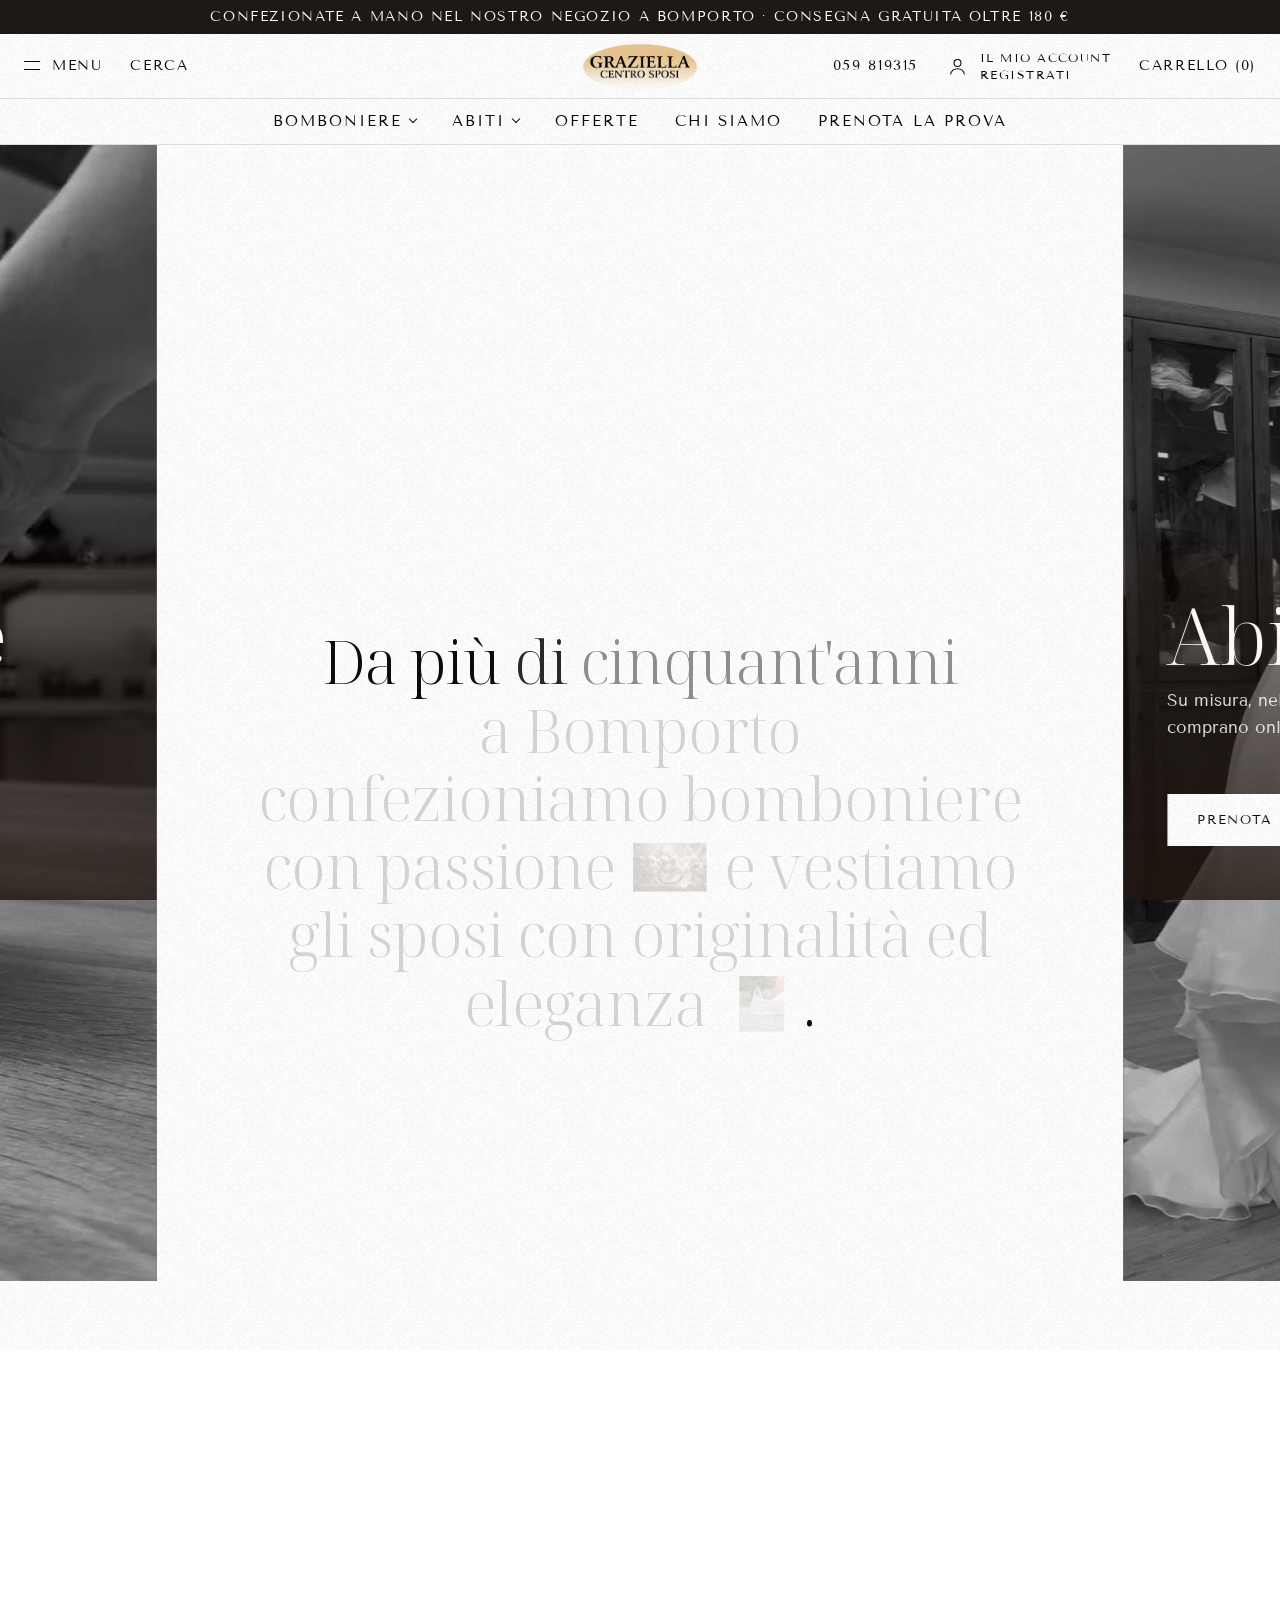
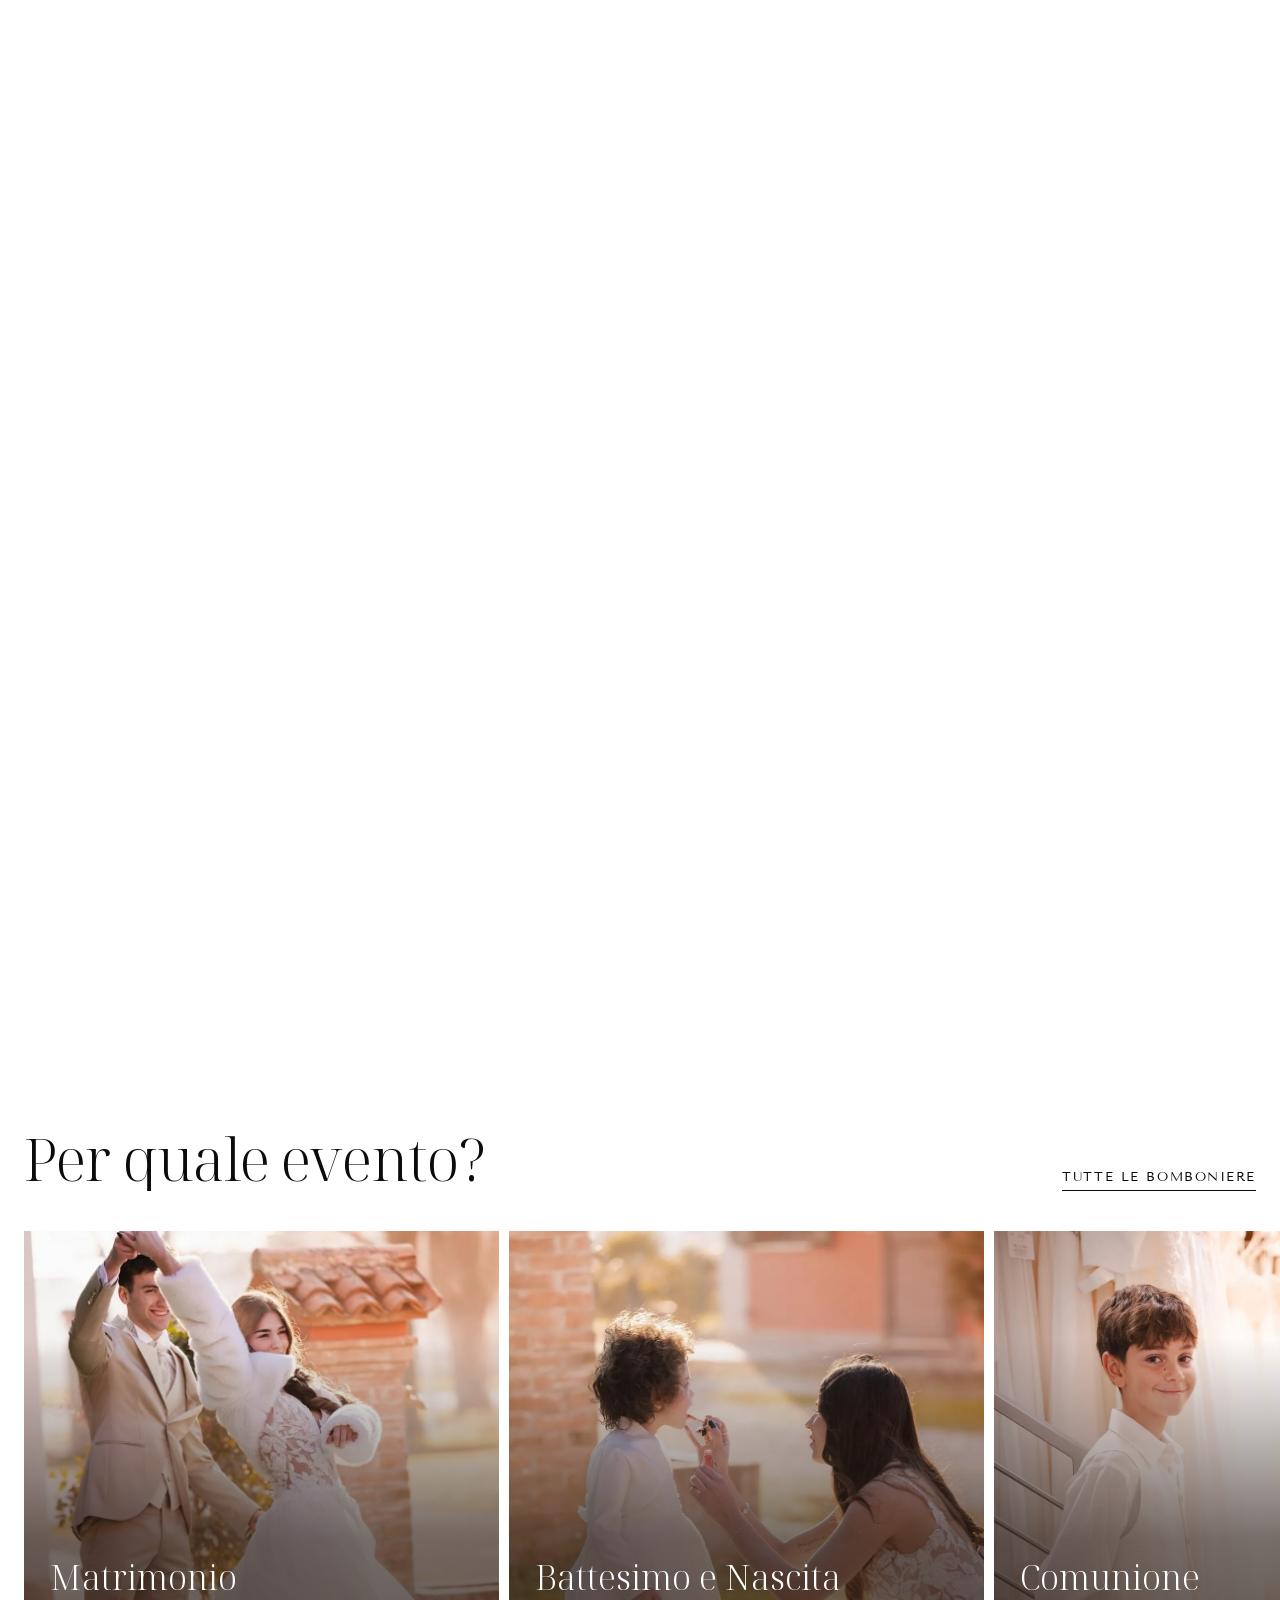
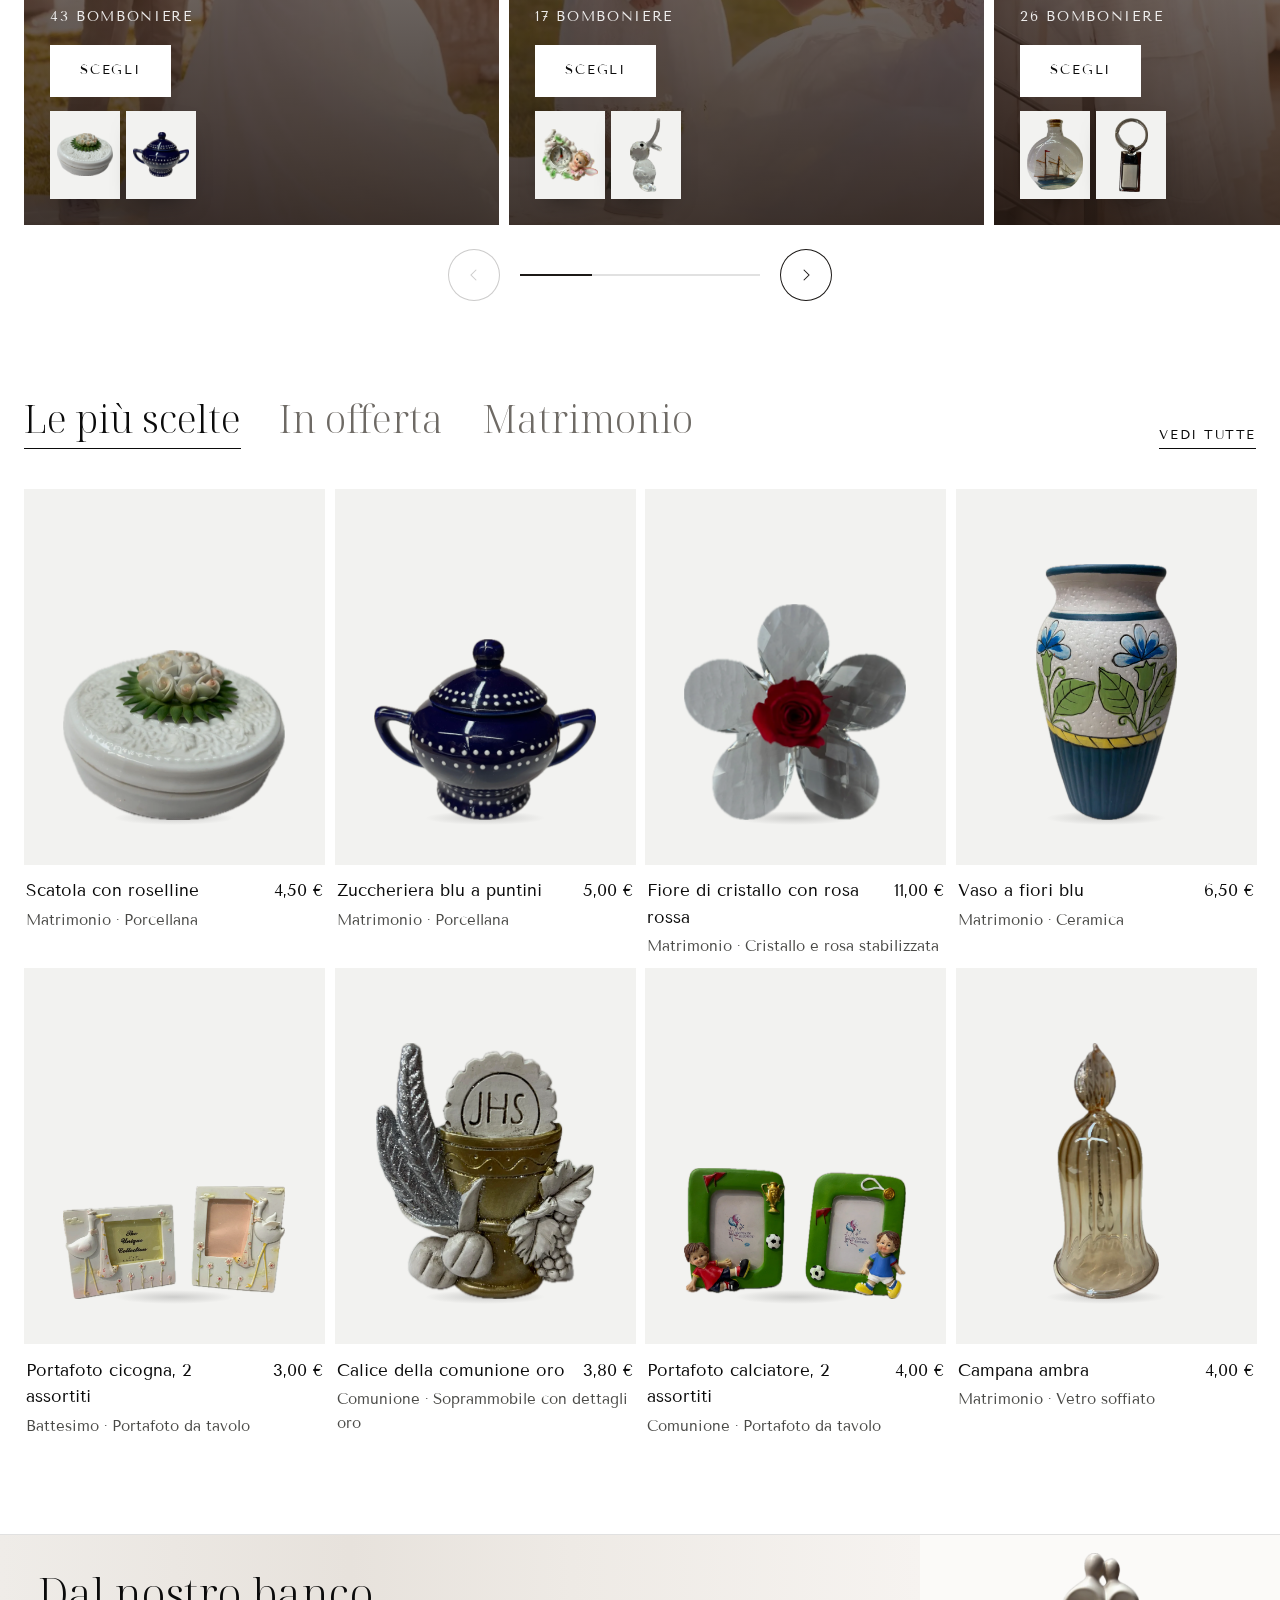
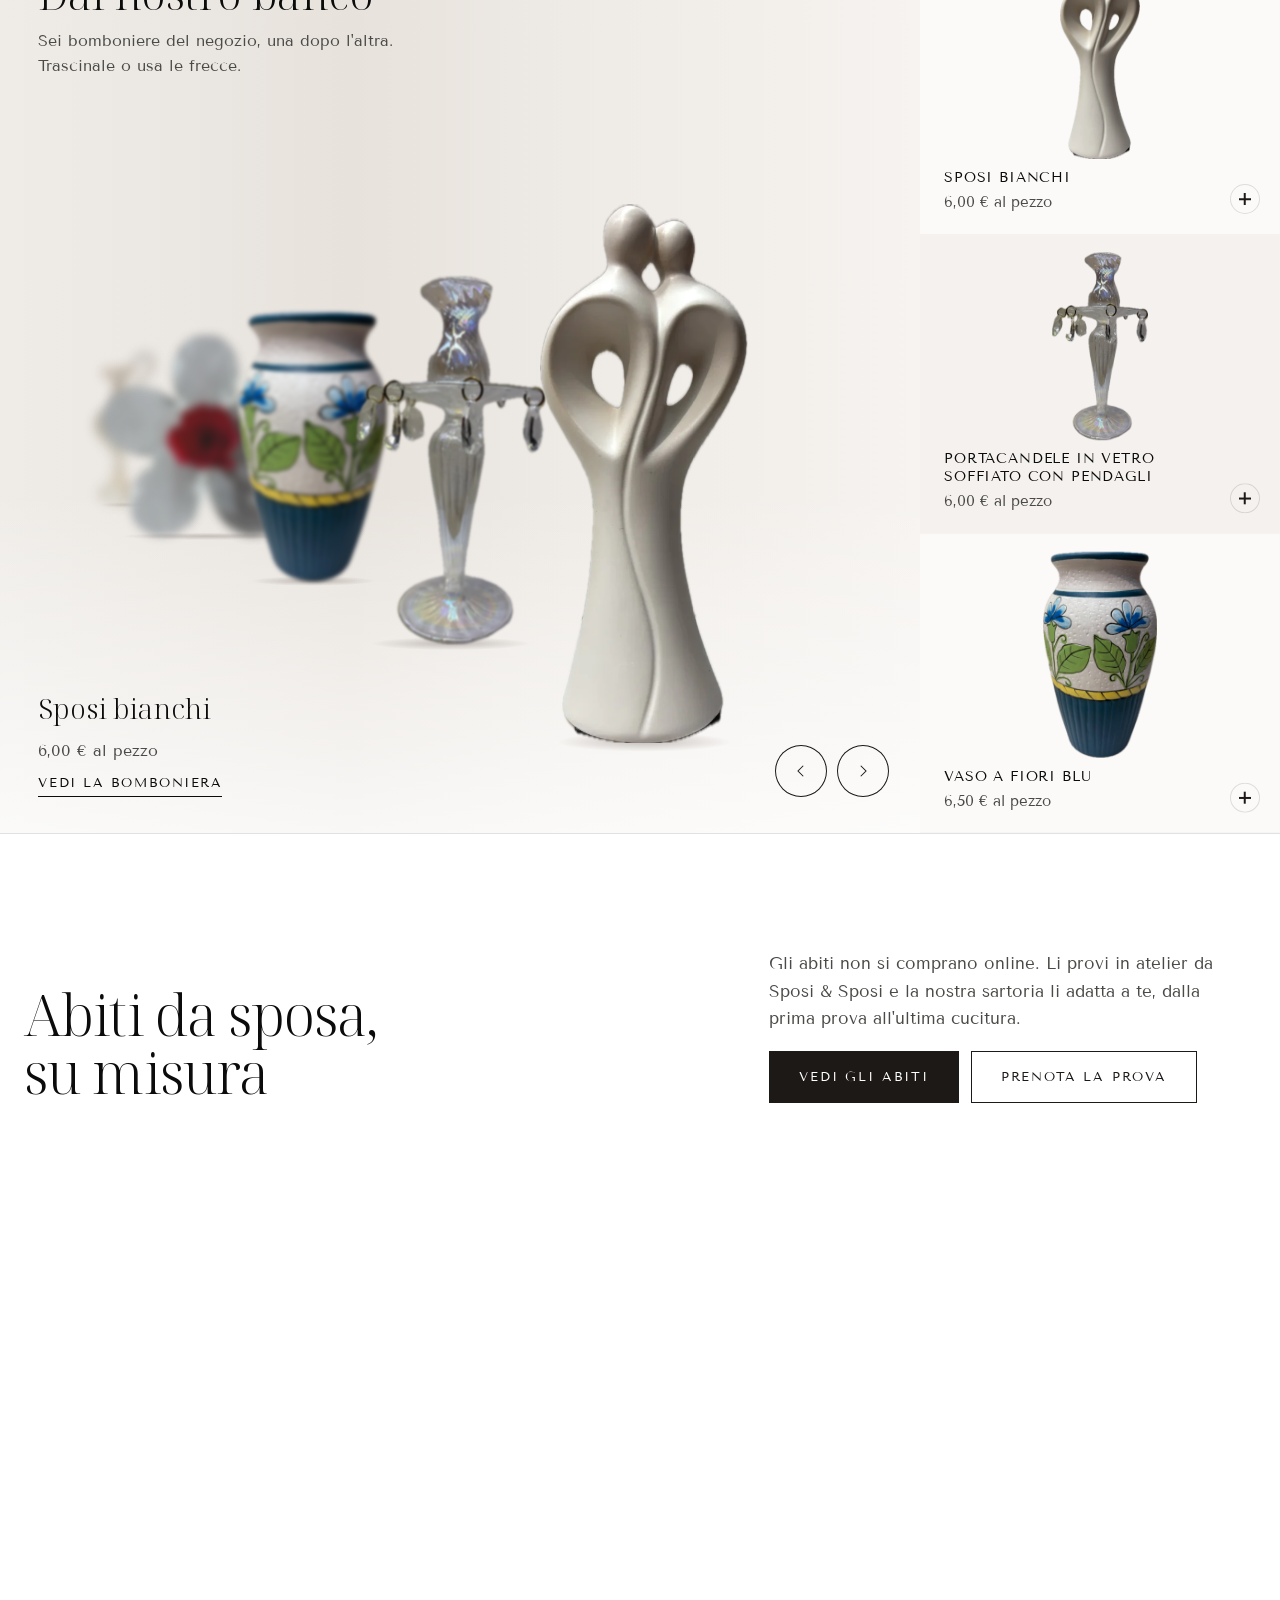
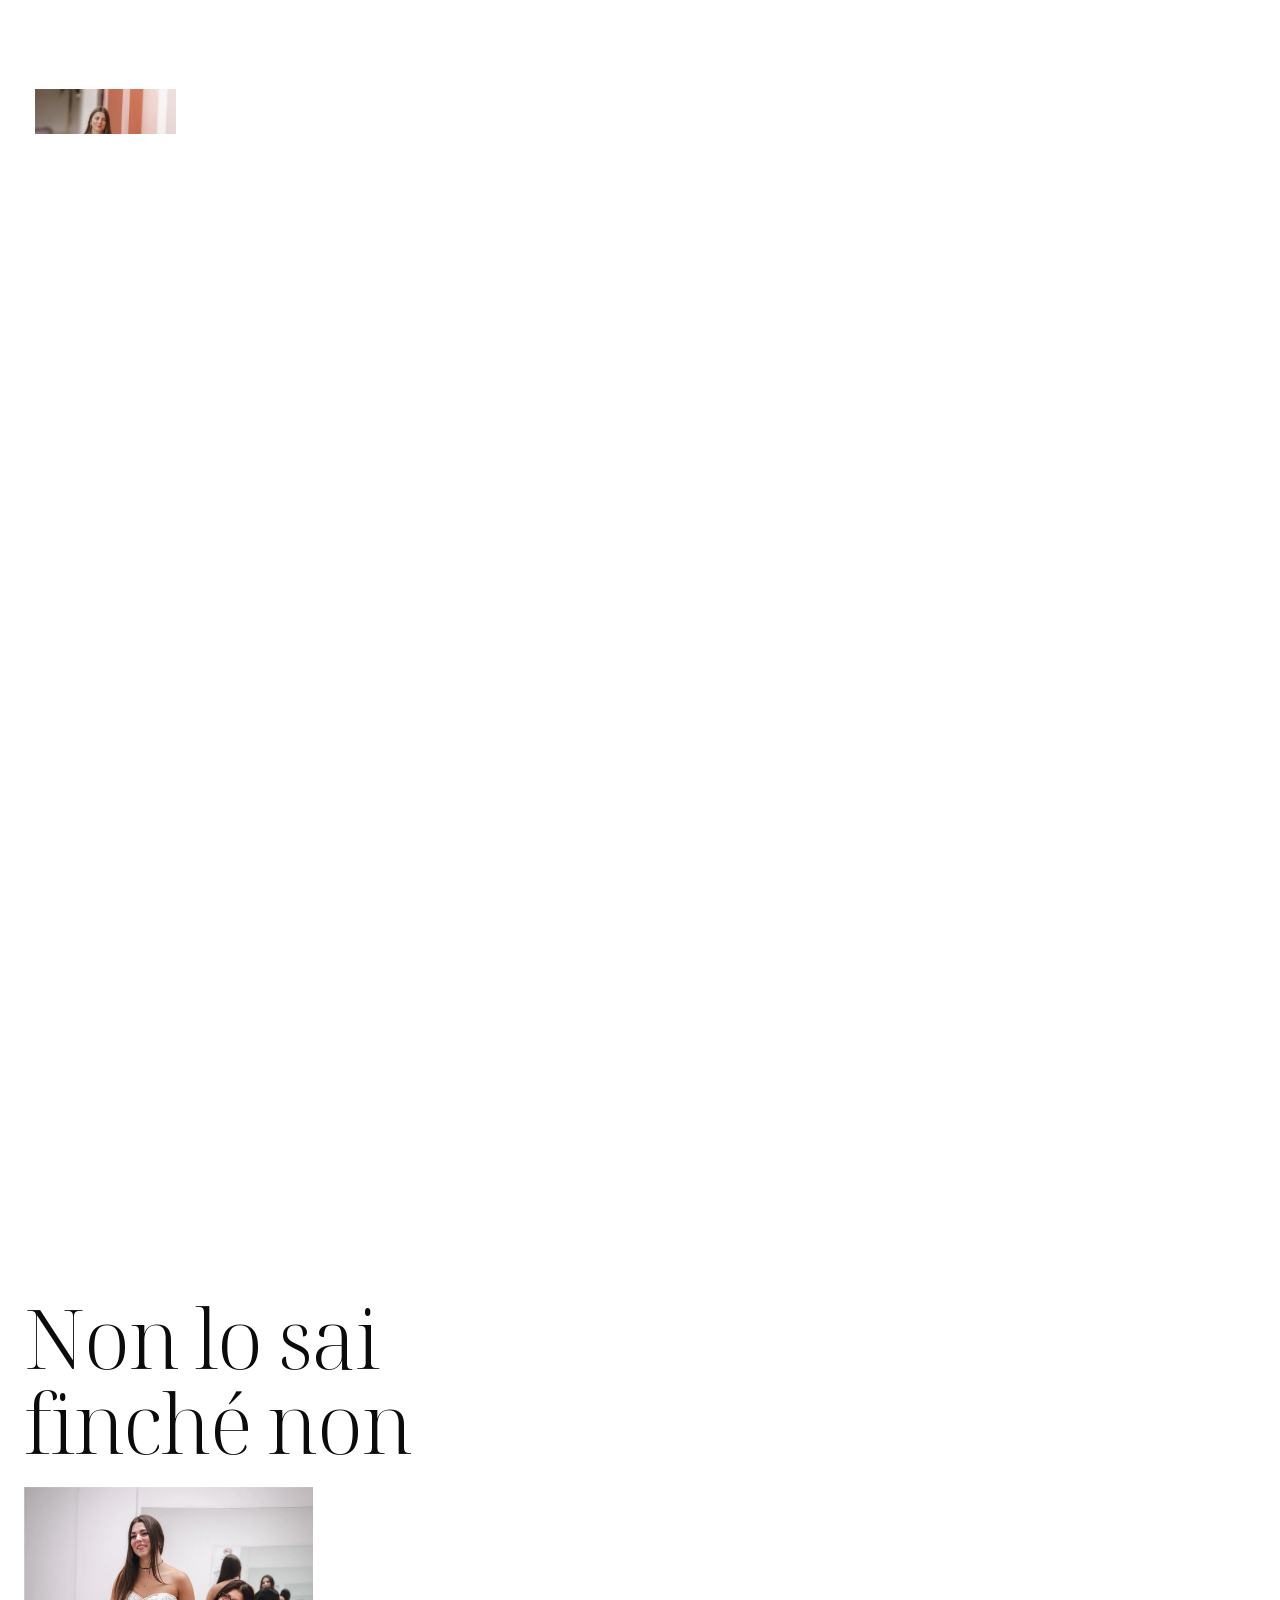
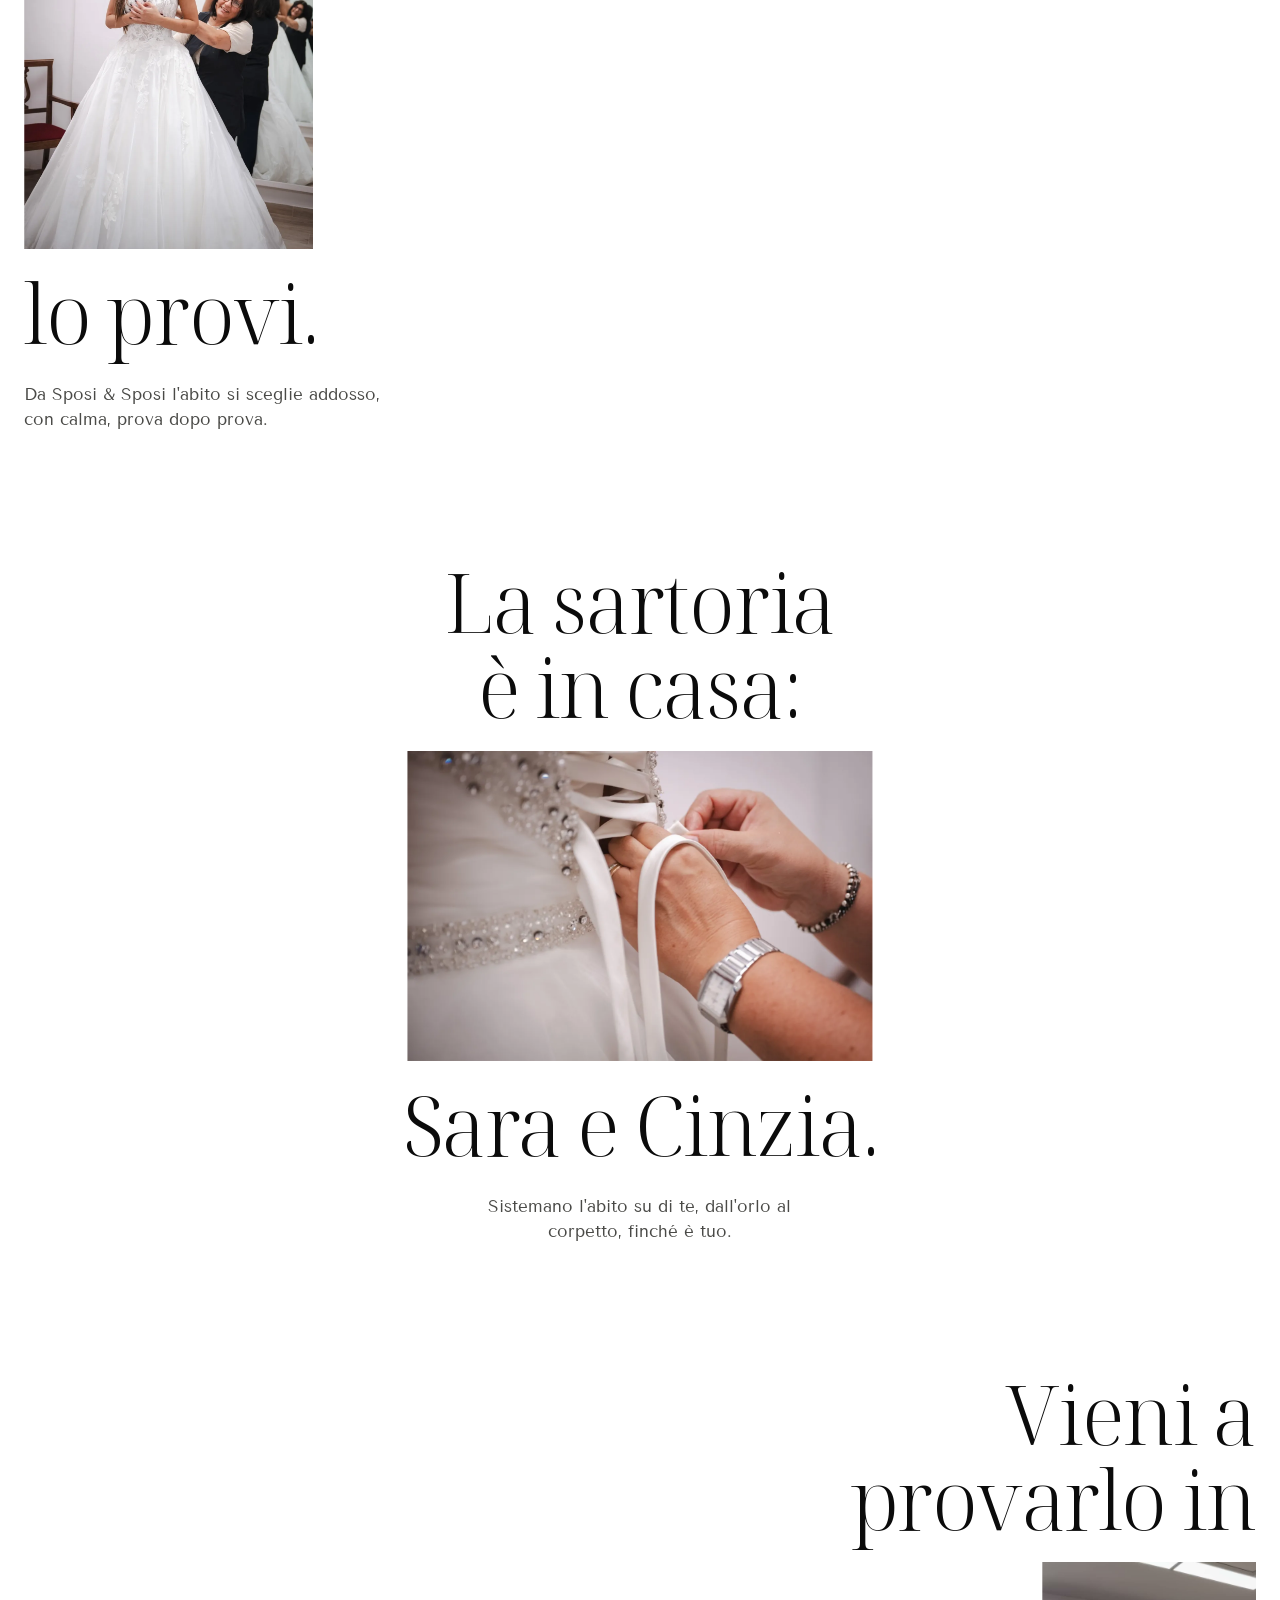
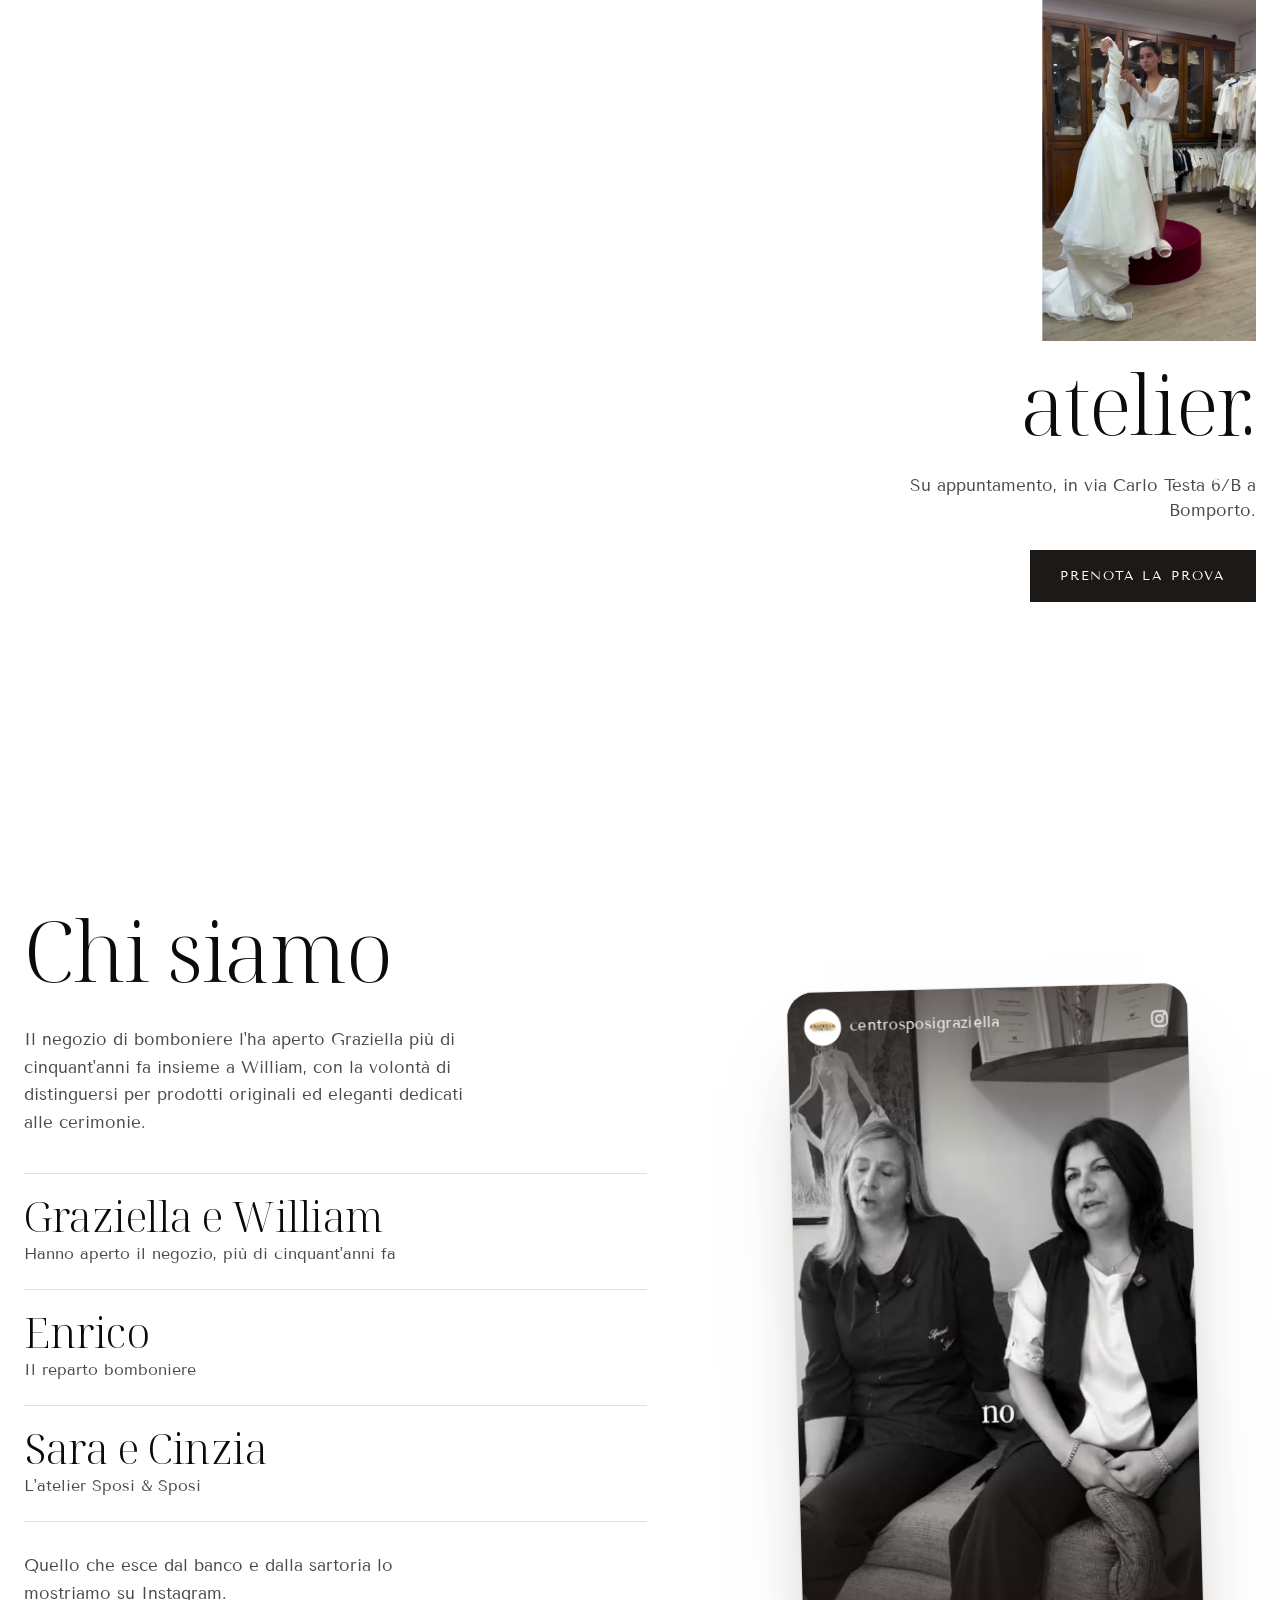
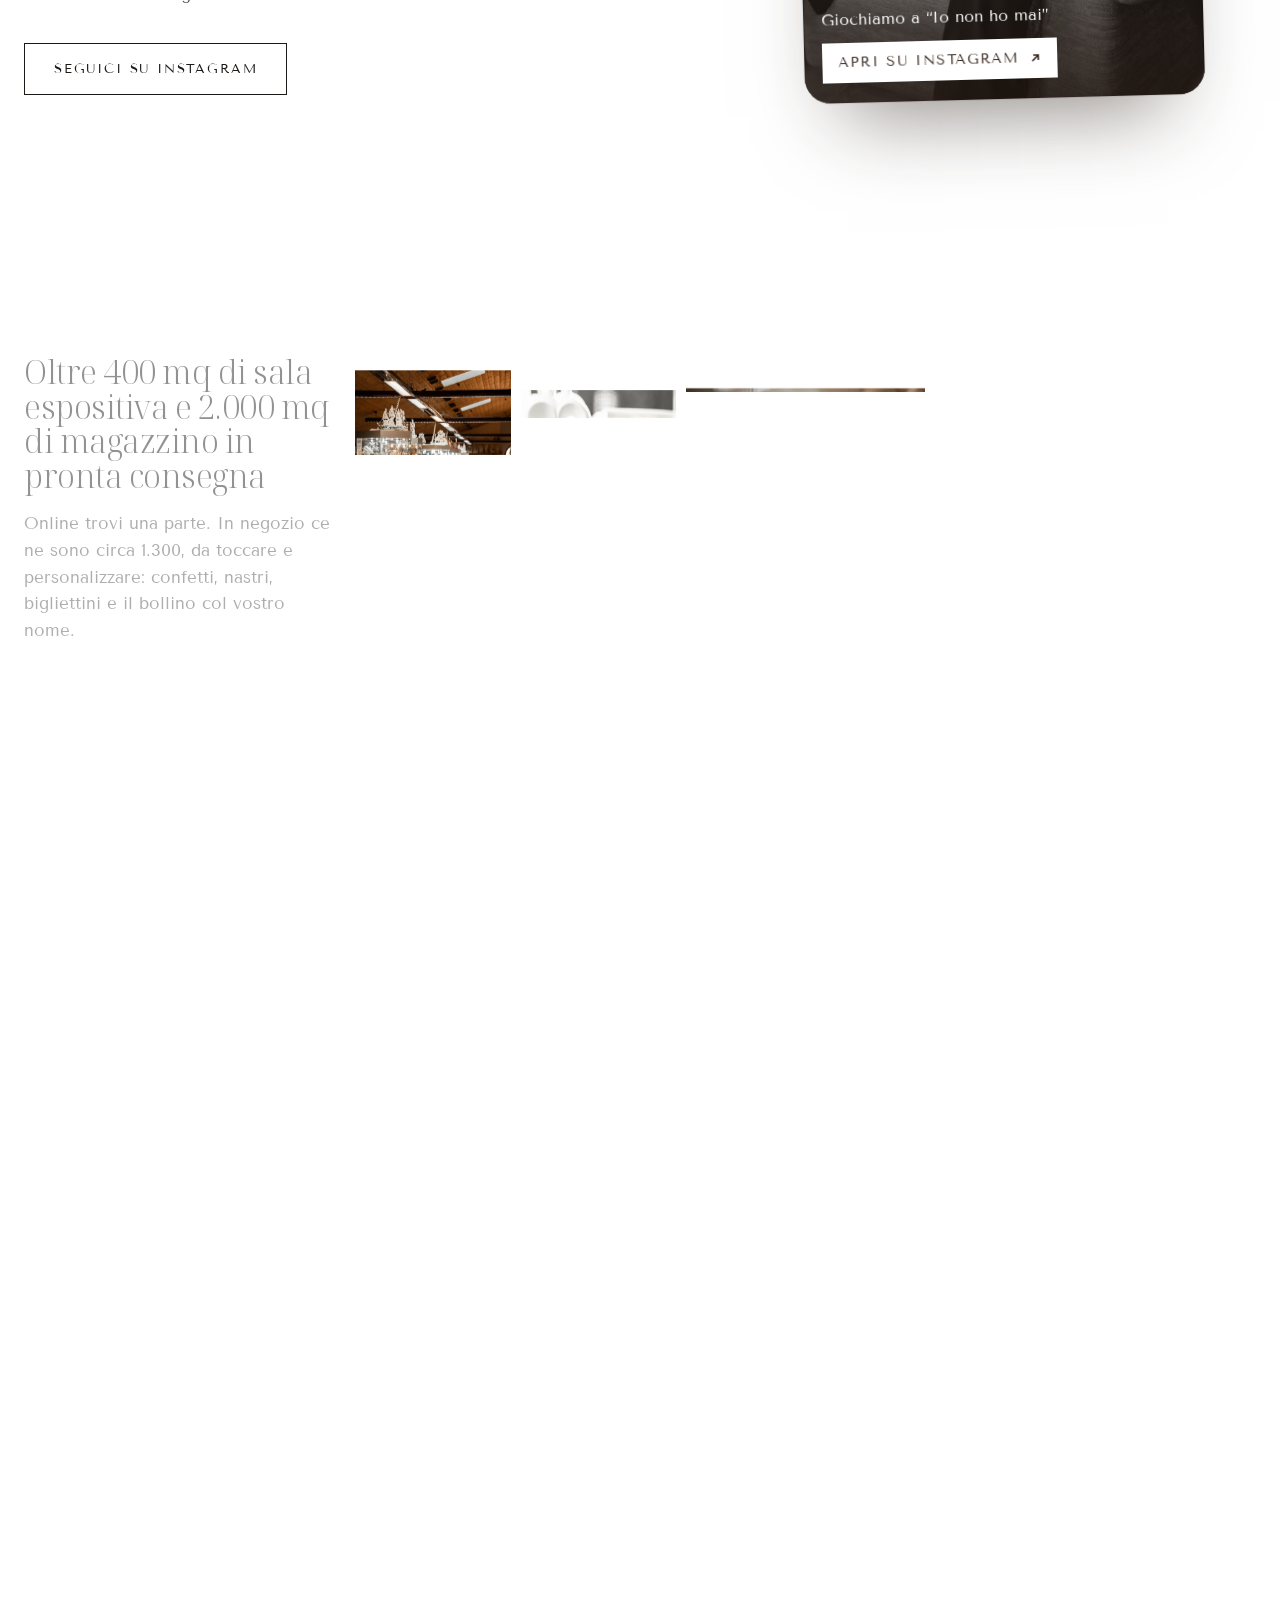
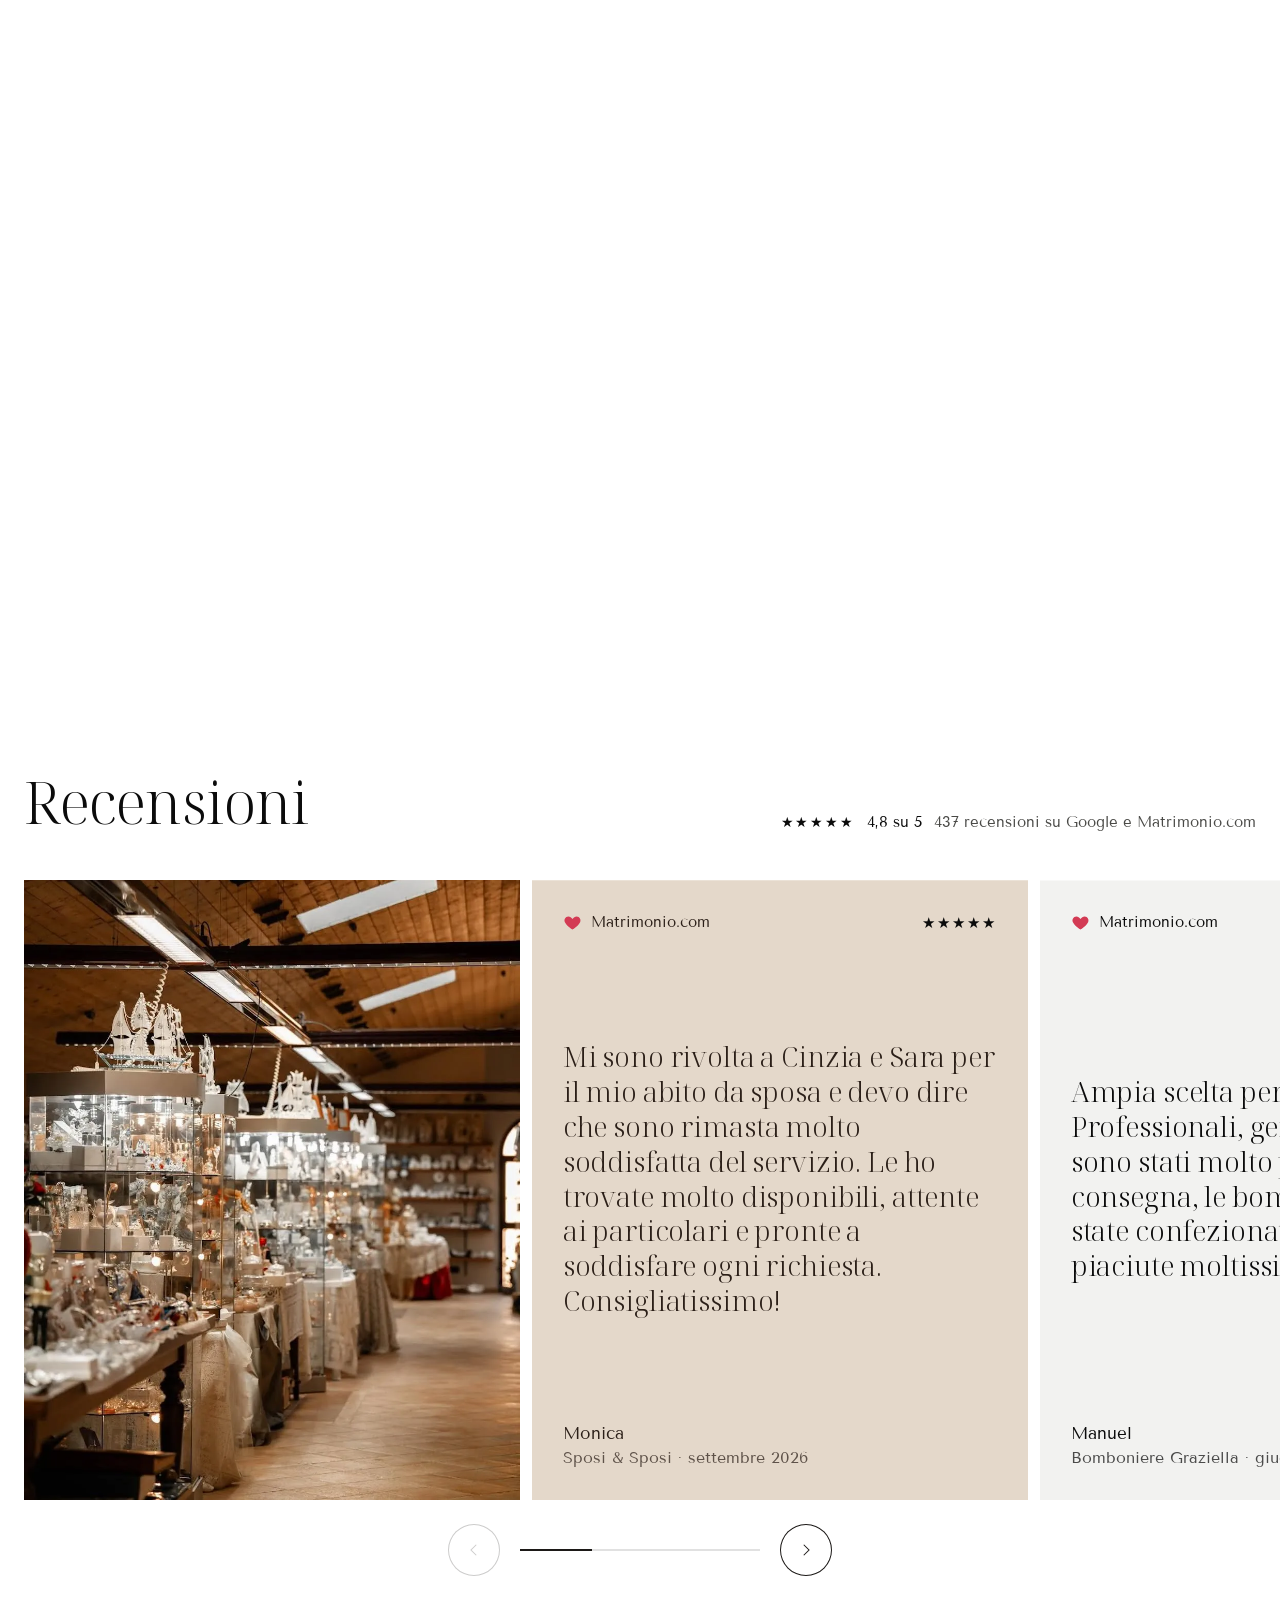
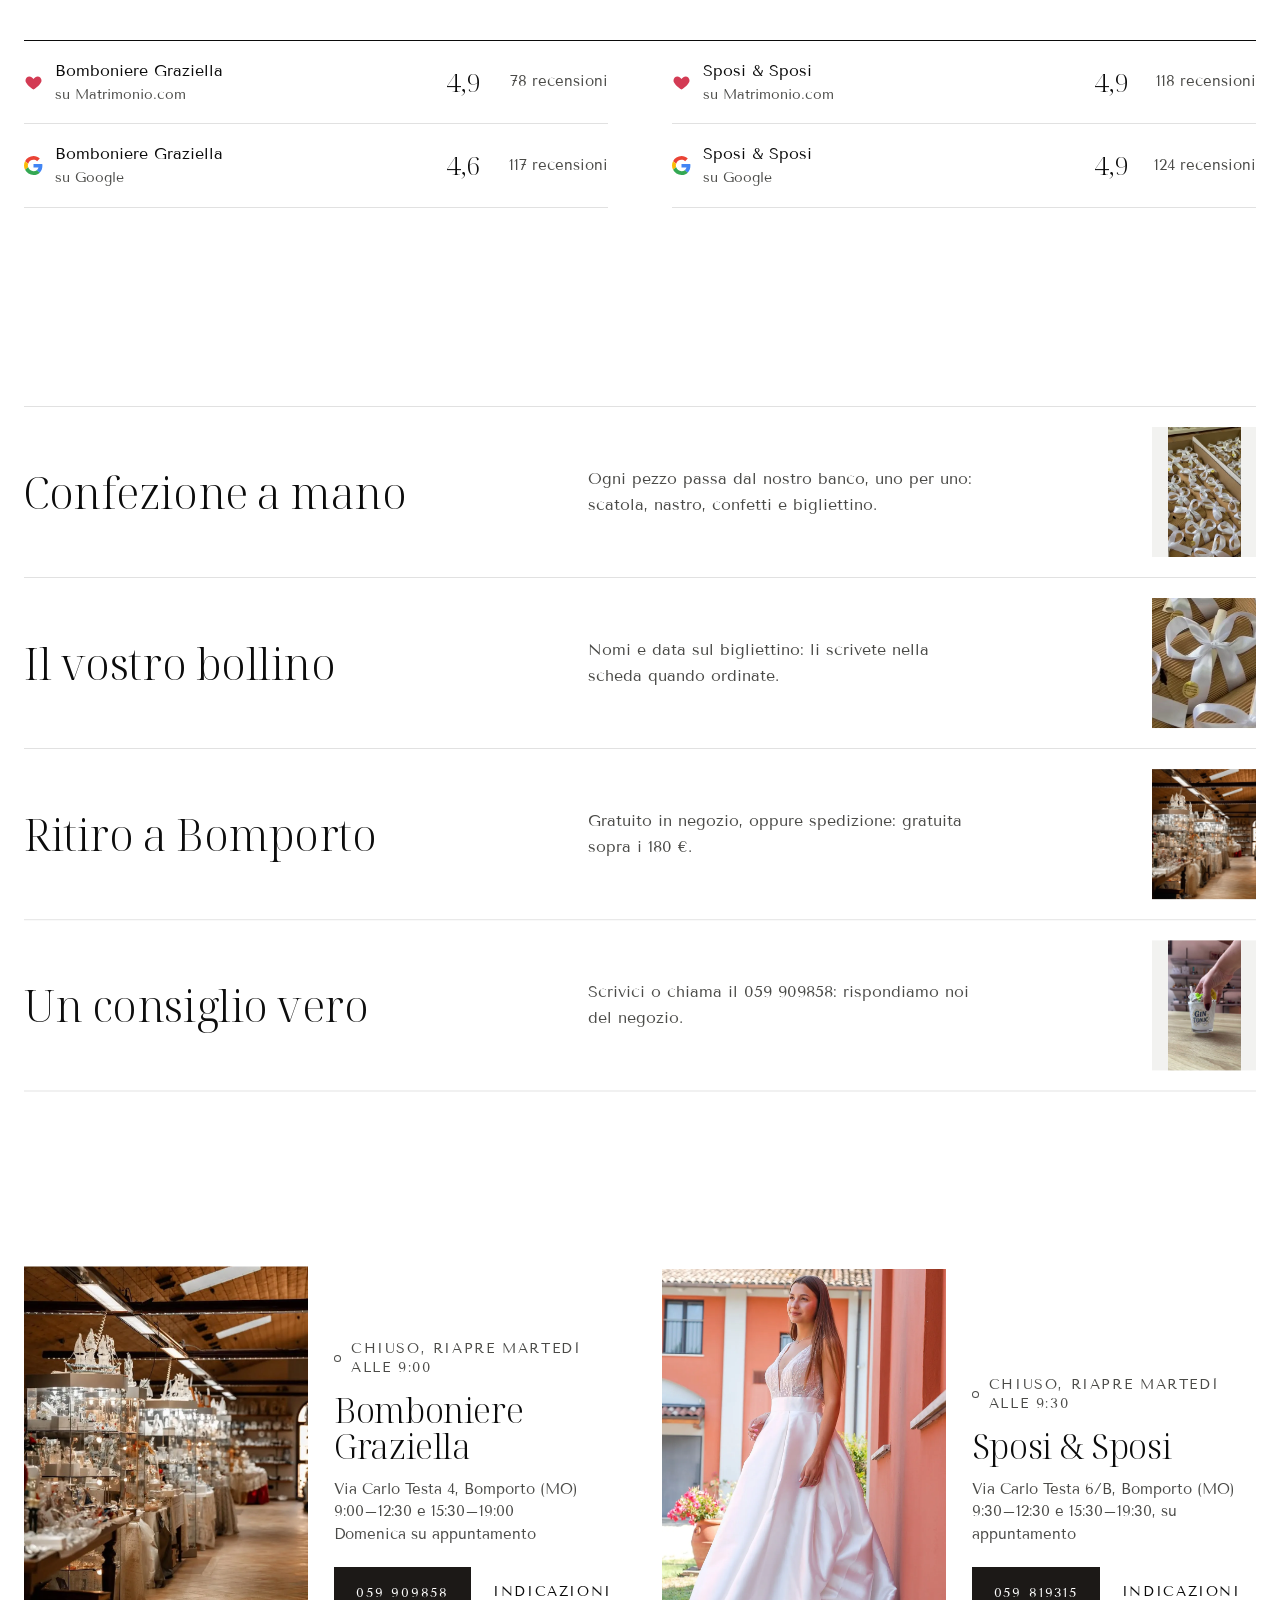
==== commit e04f765f: "iubenda: banner cookie, link privacy/cookie/termini nel piede, esclusioni dal recesso e dati della s" ====
--- a/index.html
+++ b/index.html
@@ -1,6 +1,7 @@
 <!doctype html>
 <html lang="it">
 <head>
+<script type="text/javascript" src="https://embeds.iubenda.com/widgets/52a9e732-c5e0-497f-862e-30317e8ee404.js"></script>
 <meta charset="utf-8">
 <meta name="robots" content="noindex, nofollow">
 <script>try{if("onpagereveal" in window){document.documentElement.classList.add("libro");document.write('<link rel="stylesheet" href="assets/css/cambio-pagina.css">')}}catch(e){}</script>
